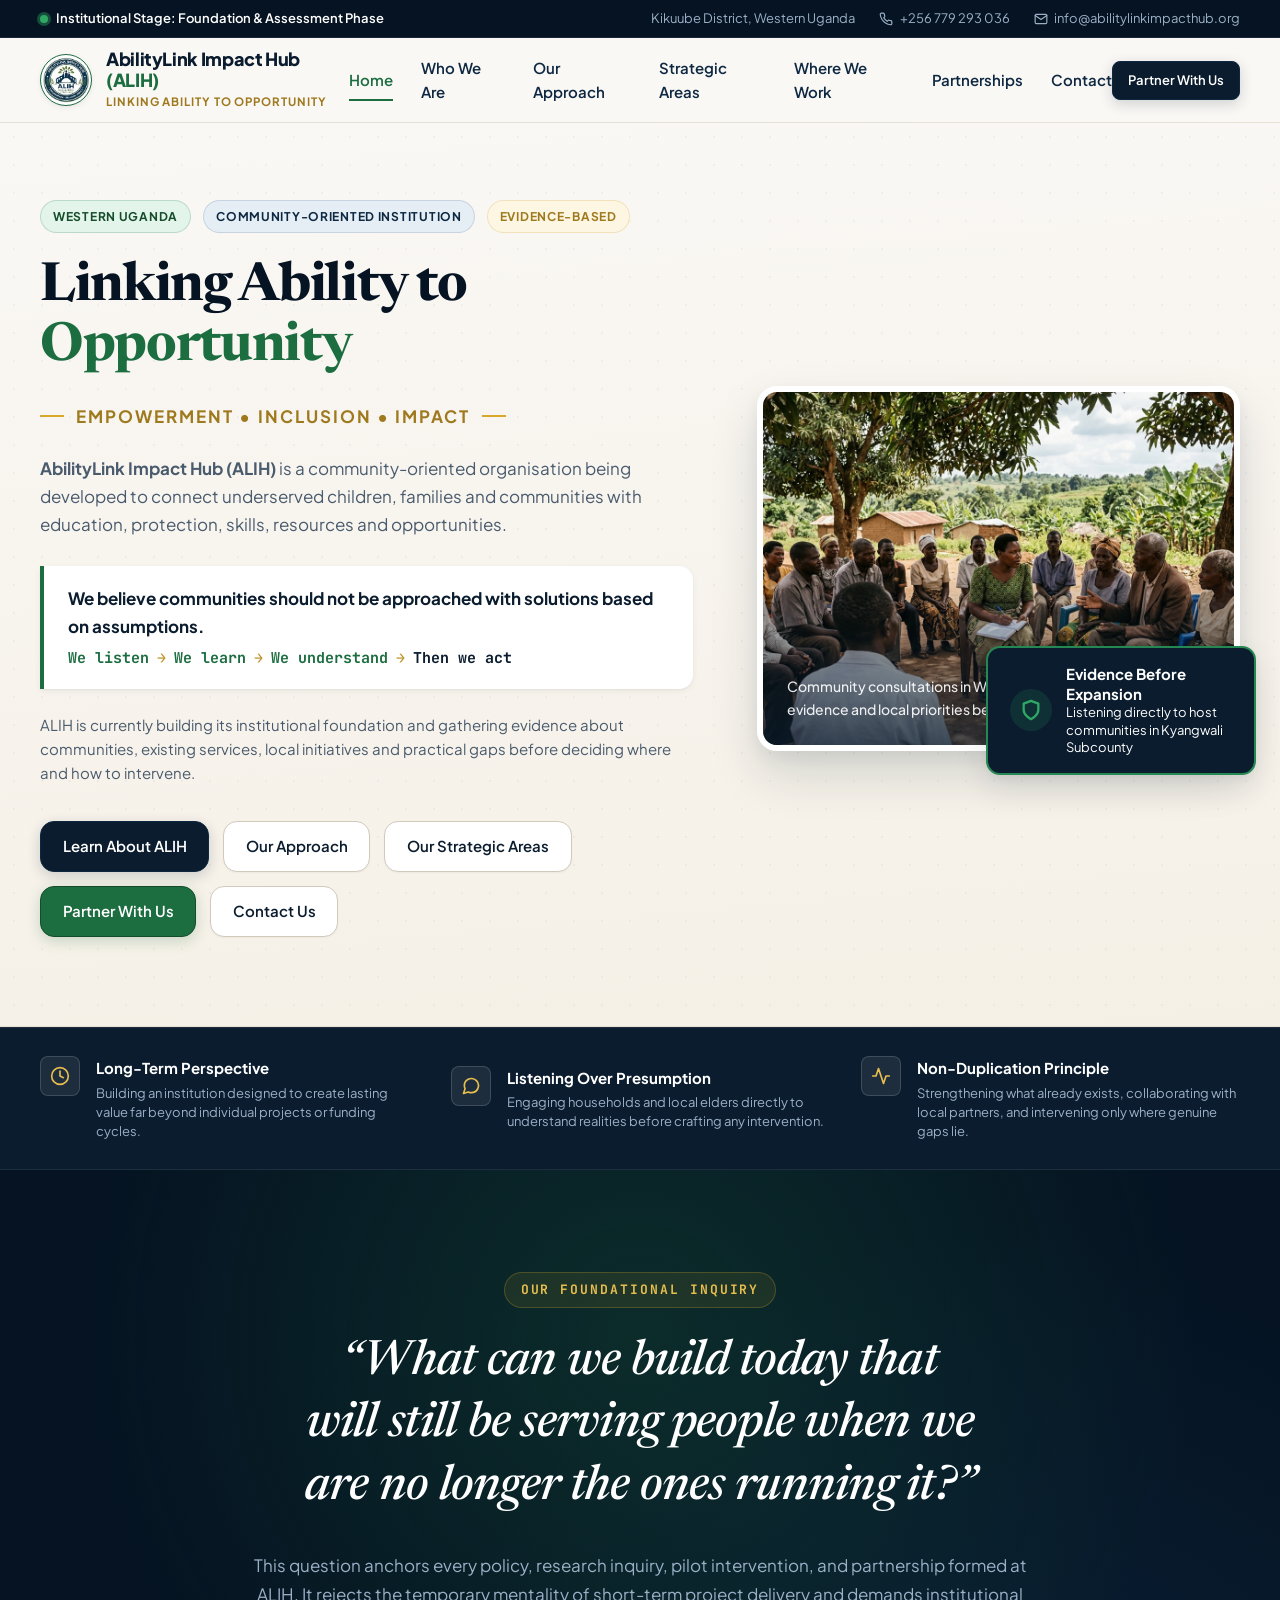
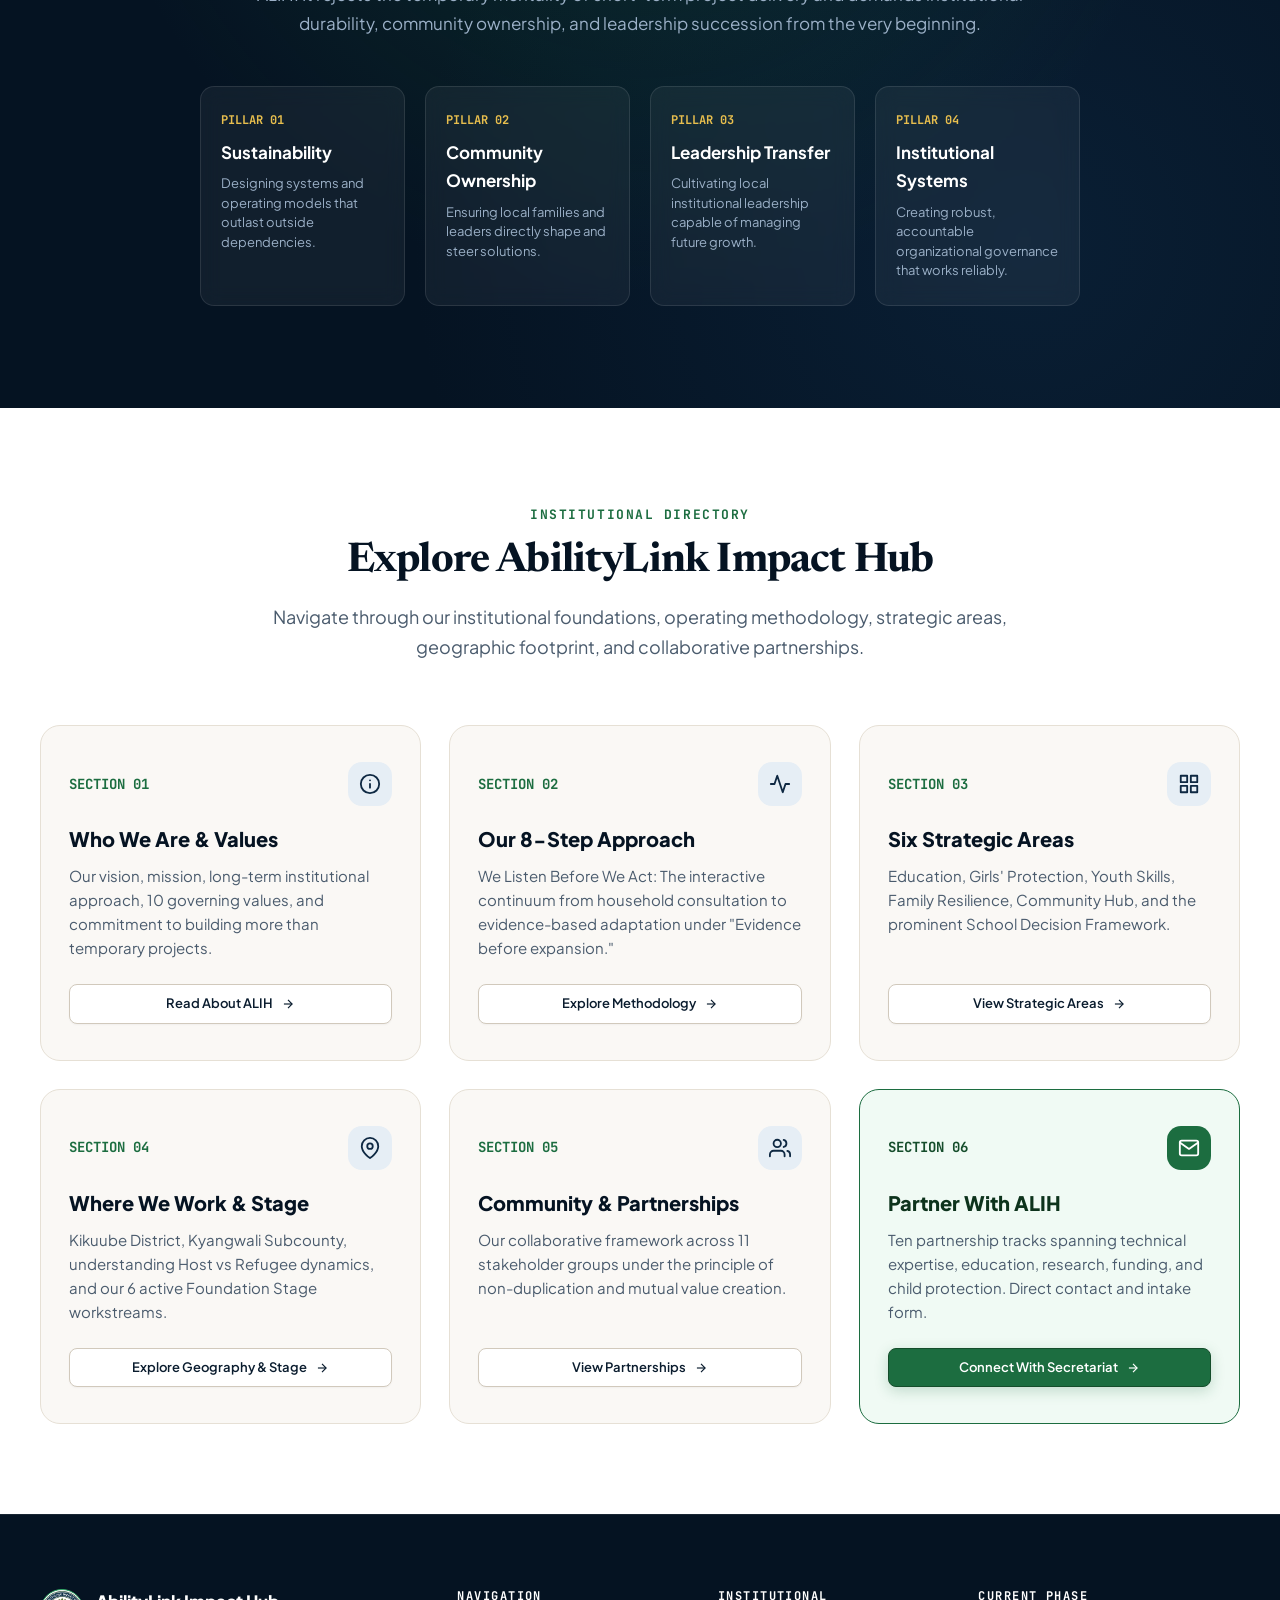
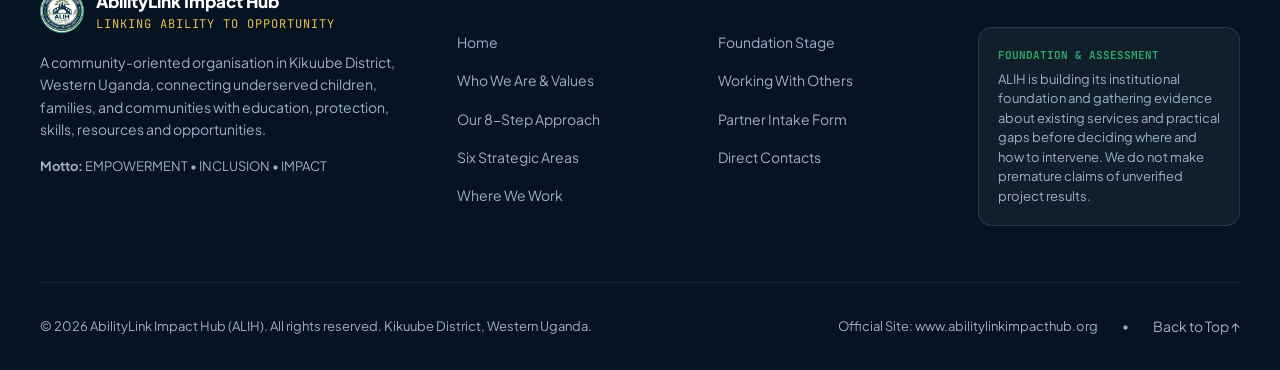
==== index.html @ 634be491 "feat: AbilityLink Impact Hub (ALIH) institutional multi-page website" ====
<!DOCTYPE html>
<html lang="en">
<head>
  <meta charset="UTF-8">
  <meta name="viewport" content="width=device-width, initial-scale=1.0, viewport-fit=cover">
  
  <title>AbilityLink Impact Hub (ALIH) | Linking Ability to Opportunity</title>
  <meta name="title" content="AbilityLink Impact Hub (ALIH) | Linking Ability to Opportunity">
  <meta name="description" content="AbilityLink Impact Hub (ALIH) is a community-oriented organisation in Kikuube District, Western Uganda, connecting underserved children, families and communities with education, protection, skills, resources and opportunities through evidence-based development.">
  <meta name="keywords" content="AbilityLink Impact Hub, ALIH, Kikuube District, Kyangwali, Western Uganda, Education, Child Protection, Youth Skills, Community Development, Evidence Based Intervention">
  <meta name="author" content="AbilityLink Impact Hub">
  <meta name="theme-color" content="#051322">
  <meta name="robots" content="index, follow">

  <link rel="icon" type="image/x-icon" href="favicon.ico">
  <link rel="icon" type="image/png" sizes="64x64" href="assets/images/favicon.png">

  <link rel="preconnect" href="https://fonts.googleapis.com">
  <link rel="preconnect" href="https://fonts.gstatic.com" crossorigin>
  <link href="https://fonts.googleapis.com/css2?family=JetBrains+Mono:wght@500;600;700&family=Newsreader:ital,opsz,wght@0,6..72,400;0,6..72,500;0,6..72,600;0,6..72,700;1,6..72,400;1,6..72,500;1,6..72,600&family=Plus+Jakarta+Sans:wght@400;500;600;700;800&display=swap" rel="stylesheet">

  <link rel="stylesheet" href="assets/css/styles.css">
</head>
<body>

  <!-- Top Notice Bar -->
  <aside class="top-notice-bar" aria-label="Institutional status">
    <div class="container top-notice-content">
      <div class="phase-indicator">
        <span class="phase-dot" aria-hidden="true"></span>
        <span>Institutional Stage: Foundation &amp; Assessment Phase</span>
      </div>
      <div class="top-notice-details">
        <span>Kikuube District, Western Uganda</span>
        <a href="tel:+256779293036" class="top-contact-link" aria-label="Call ALIH Office">
          <svg width="14" height="14" viewBox="0 0 24 24" fill="none" stroke="currentColor" stroke-width="2" stroke-linecap="round" stroke-linejoin="round" aria-hidden="true"><path d="M22 16.92v3a2 2 0 0 1-2.18 2 19.79 19.79 0 0 1-8.63-3.07 19.5 19.5 0 0 1-6-6 19.79 19.79 0 0 1-3.07-8.67A2 2 0 0 1 4.11 2h3a2 2 0 0 1 2 1.72 12.84 12.84 0 0 0 .7 2.81 2 2 0 0 1-.45 2.11L8.09 9.91a16 16 0 0 0 6 6l1.27-1.27a2 2 0 0 1 2.11-.45 12.84 12.84 0 0 0 2.81.7A2 2 0 0 1 22 16.92z"></path></svg>
          <span>+256 779 293 036</span>
        </a>
        <a href="mailto:info@abilitylinkimpacthub.org" class="top-contact-link" aria-label="Email ALIH Secretariat">
          <svg width="14" height="14" viewBox="0 0 24 24" fill="none" stroke="currentColor" stroke-width="2" stroke-linecap="round" stroke-linejoin="round" aria-hidden="true"><path d="M4 4h16c1.1 0 2 .9 2 2v12c0 1.1-.9 2-2 2H4c-1.1 0-2-.9-2-2V6c0-1.1.9-2 2-2z"></path><polyline points="22,6 12,13 2,6"></polyline></svg>
          <span>info@abilitylinkimpacthub.org</span>
        </a>
      </div>
    </div>
  </aside>

  <!-- Site Header -->
  <header class="site-header" id="site-header">
    <div class="container header-container">
      <a href="index.html" class="brand-link" aria-label="AbilityLink Impact Hub Home">
        <div class="brand-emblem-wrap">
          <img src="assets/images/alih-logo-round.png" alt="ALIH Emblem" class="brand-emblem-img" width="52" height="52">
        </div>
        <div class="brand-text-block">
          <span class="brand-name">AbilityLink Impact Hub <span class="brand-acronym">(ALIH)</span></span>
          <span class="brand-tagline">Linking Ability to Opportunity</span>
        </div>
      </a>

      <!-- Desktop Navigation -->
      <nav class="desktop-nav" aria-label="Main Navigation">
        <a href="index.html" class="nav-link active">Home</a>
        <a href="about.html" class="nav-link">Who We Are</a>
        <a href="approach.html" class="nav-link">Our Approach</a>
        <a href="strategic-areas.html" class="nav-link">Strategic Areas</a>
        <a href="where-we-work.html" class="nav-link">Where We Work</a>
        <a href="partnerships.html" class="nav-link">Partnerships</a>
        <a href="contact.html" class="nav-link">Contact</a>
      </nav>

      <div class="header-actions">
        <a href="contact.html" class="btn btn-primary btn-sm">Partner With Us</a>
        <button type="button" class="mobile-toggle-btn open-sidebar-trigger" aria-label="Open navigation sidebar" aria-expanded="false">
          <svg width="24" height="24" viewBox="0 0 24 24" fill="none" stroke="currentColor" stroke-width="2.5" stroke-linecap="round" stroke-linejoin="round" aria-hidden="true"><line x1="3" y1="12" x2="21" y2="12"></line><line x1="3" y1="6" x2="21" y2="6"></line><line x1="3" y1="18" x2="21" y2="18"></line></svg>
        </button>
      </div>
    </div>
  </header>

  <!-- Mobile Sidebar Drawer -->
  <div class="mobile-nav-drawer" id="mobile-sidebar" role="dialog" aria-modal="true" aria-label="Navigation Sidebar">
    <div class="mobile-drawer-panel">
      <div class="drawer-header">
        <a href="index.html" class="brand-link">
          <div class="brand-emblem-wrap" style="width:40px; height:40px;">
            <img src="assets/images/alih-logo-round.png" alt="ALIH Emblem" width="40" height="40">
          </div>
          <div class="brand-text-block">
            <span class="brand-name" style="font-size: 1rem;">ALIH Uganda</span>
            <span class="brand-tagline" style="font-size: 0.65rem;">Ability to Opportunity</span>
          </div>
        </a>
        <button type="button" class="drawer-close-btn close-sidebar-trigger" aria-label="Close sidebar">
          <svg width="22" height="22" viewBox="0 0 24 24" fill="none" stroke="currentColor" stroke-width="2.5" stroke-linecap="round" stroke-linejoin="round" aria-hidden="true"><line x1="18" y1="6" x2="6" y2="18"></line><line x1="6" y1="6" x2="18" y2="18"></line></svg>
        </button>
      </div>

      <div class="drawer-body">
        <div class="sidebar-stage-badge">
          <span class="phase-dot" aria-hidden="true"></span>
          <div class="sidebar-stage-text">
            <strong>Foundation Stage Active</strong><br>
            <span style="font-size: 0.72rem; font-weight: 500; color: var(--color-emerald-700);">Kyangwali Subcounty, Western Uganda</span>
          </div>
        </div>

        <div class="sidebar-section-group">
          <span class="sidebar-section-title">Institutional Overview</span>
          <a href="index.html" class="sidebar-nav-item" style="color: var(--color-emerald-700); font-weight: 700;">
            <svg viewBox="0 0 24 24" fill="none" stroke="currentColor" stroke-width="2" stroke-linecap="round" stroke-linejoin="round"><path d="m3 9 9-7 9 7v11a2 2 0 0 1-2 2H5a2 2 0 0 1-2-2z"></path><polyline points="9 22 9 12 15 12 15 22"></polyline></svg>
            <span>Home</span>
          </a>
          <a href="about.html" class="sidebar-nav-item">
            <svg viewBox="0 0 24 24" fill="none" stroke="currentColor" stroke-width="2" stroke-linecap="round" stroke-linejoin="round"><circle cx="12" cy="12" r="10"></circle><line x1="12" y1="16" x2="12" y2="12"></line><line x1="12" y1="8" x2="12.01" y2="8"></line></svg>
            <span>Who We Are &amp; Values</span>
          </a>
        </div>

        <div class="sidebar-section-group">
          <span class="sidebar-section-title">Evidence &amp; Strategy</span>
          <a href="approach.html" class="sidebar-nav-item">
            <svg viewBox="0 0 24 24" fill="none" stroke="currentColor" stroke-width="2" stroke-linecap="round" stroke-linejoin="round"><polyline points="22 12 18 12 15 21 9 3 6 12 2 12"></polyline></svg>
            <span>Our 8-Step Approach</span>
          </a>
          <a href="strategic-areas.html" class="sidebar-nav-item">
            <svg viewBox="0 0 24 24" fill="none" stroke="currentColor" stroke-width="2" stroke-linecap="round" stroke-linejoin="round"><rect x="3" y="3" width="7" height="7"></rect><rect x="14" y="3" width="7" height="7"></rect><rect x="14" y="14" width="7" height="7"></rect><rect x="3" y="14" width="7" height="7"></rect></svg>
            <span>Six Strategic Areas</span>
          </a>
        </div>

        <div class="sidebar-section-group">
          <span class="sidebar-section-title">Context &amp; Partnerships</span>
          <a href="where-we-work.html" class="sidebar-nav-item">
            <svg viewBox="0 0 24 24" fill="none" stroke="currentColor" stroke-width="2" stroke-linecap="round" stroke-linejoin="round"><path d="M21 10c0 7-9 13-9 13s-9-6-9-13a9 9 0 0 1 18 0z"></path><circle cx="12" cy="10" r="3"></circle></svg>
            <span>Where We Work &amp; Stage</span>
          </a>
          <a href="partnerships.html" class="sidebar-nav-item">
            <svg viewBox="0 0 24 24" fill="none" stroke="currentColor" stroke-width="2" stroke-linecap="round" stroke-linejoin="round"><path d="M17 21v-2a4 4 0 0 0-4-4H5a4 4 0 0 0-4 4v2"></path><circle cx="9" cy="7" r="4"></circle><path d="M23 21v-2a4 4 0 0 0-3-3.87"></path><path d="M16 3.13a4 4 0 0 1 0 7.75"></path></svg>
            <span>Working With Others</span>
          </a>
          <a href="contact.html" class="sidebar-nav-item">
            <svg viewBox="0 0 24 24" fill="none" stroke="currentColor" stroke-width="2" stroke-linecap="round" stroke-linejoin="round"><path d="M4 4h16c1.1 0 2 .9 2 2v12c0 1.1-.9 2-2 2H4c-1.1 0-2-.9-2-2V6c0-1.1.9-2 2-2z"></path><polyline points="22,6 12,13 2,6"></polyline></svg>
            <span>Partner Intake &amp; Contact</span>
          </a>
        </div>
      </div>

      <div class="drawer-footer">
        <a href="contact.html" class="btn btn-emerald" style="width: 100%;">Partner With ALIH</a>
        <div class="drawer-quick-contacts">
          <a href="tel:+256779293036" class="drawer-contact-btn">
            <svg width="15" height="15" viewBox="0 0 24 24" fill="none" stroke="currentColor" stroke-width="2" stroke-linecap="round" stroke-linejoin="round"><path d="M22 16.92v3a2 2 0 0 1-2.18 2 19.79 19.79 0 0 1-8.63-3.07 19.5 19.5 0 0 1-6-6 19.79 19.79 0 0 1-3.07-8.67A2 2 0 0 1 4.11 2h3a2 2 0 0 1 2 1.72 12.84 12.84 0 0 0 .7 2.81 2 2 0 0 1-.45 2.11L8.09 9.91a16 16 0 0 0 6 6l1.27-1.27a2 2 0 0 1 2.11-.45 12.84 12.84 0 0 0 2.81.7A2 2 0 0 1 22 16.92z"></path></svg>
            <span>Call</span>
          </a>
          <a href="mailto:info@abilitylinkimpacthub.org" class="drawer-contact-btn">
            <svg width="15" height="15" viewBox="0 0 24 24" fill="none" stroke="currentColor" stroke-width="2" stroke-linecap="round" stroke-linejoin="round"><path d="M4 4h16c1.1 0 2 .9 2 2v12c0 1.1-.9 2-2 2H4c-1.1 0-2-.9-2-2V6c0-1.1.9-2 2-2z"></path><polyline points="22,6 12,13 2,6"></polyline></svg>
            <span>Email</span>
          </a>
        </div>
      </div>
    </div>
  </div>

  <main id="main-content">

    <!-- Hero Section -->
    <section class="hero-section" id="home" aria-labelledby="hero-heading">
      <div class="hero-background-art" aria-hidden="true"></div>
      <div class="container hero-grid">
        <div class="hero-content">
          
          <div class="hero-header-badge-row">
            <span class="badge badge-emerald">Western Uganda</span>
            <span class="badge badge-navy">Community-Oriented Institution</span>
            <span class="badge badge-gold">Evidence-Based</span>
          </div>

          <h1 class="hero-title" id="hero-heading">
            Linking Ability to <span class="accent-highlight">Opportunity</span>
          </h1>

          <div class="hero-tagline-motto">
            <span>Empowerment • Inclusion • Impact</span>
          </div>

          <p class="hero-description">
            <strong>AbilityLink Impact Hub (ALIH)</strong> is a community-oriented organisation being developed to connect underserved children, families and communities with education, protection, skills, resources and opportunities.
          </p>

          <div class="hero-conviction-box">
            <p class="hero-conviction-lead">
              We believe communities should not be approached with solutions based on assumptions.
            </p>
            <div class="hero-conviction-sequence">
              <span>We listen</span>
              <span class="arrow">→</span>
              <span>We learn</span>
              <span class="arrow">→</span>
              <span>We understand</span>
              <span class="arrow">→</span>
              <span style="color: var(--color-navy-900);">Then we act</span>
            </div>
          </div>

          <p style="font-size: 0.9375rem; color: var(--text-secondary); line-height: 1.6;">
            ALIH is currently building its institutional foundation and gathering evidence about communities, existing services, local initiatives and practical gaps before deciding where and how to intervene.
          </p>

          <!-- Suggested Homepage Action Buttons as specified in brief -->
          <div class="hero-buttons">
            <a href="about.html" class="btn btn-primary">Learn About ALIH</a>
            <a href="approach.html" class="btn btn-secondary">Our Approach</a>
            <a href="strategic-areas.html" class="btn btn-secondary">Our Strategic Areas</a>
            <a href="contact.html" class="btn btn-emerald">Partner With Us</a>
            <a href="contact.html" class="btn btn-secondary">Contact Us</a>
          </div>
        </div>

        <div class="hero-visual">
          <div class="hero-card-stack">
            <div class="hero-image-frame">
              <img src="assets/images/community-listening.jpg" alt="Respectful community consultation dialogue in rural Western Uganda" width="600" height="450" loading="eager">
              <div class="hero-image-overlay">
                <p class="hero-image-caption">
                  Community consultations in Western Uganda: Gathering direct evidence and local priorities before intervention.
                </p>
              </div>
            </div>

            <div class="hero-floating-badge">
              <div class="floating-badge-icon" aria-hidden="true">
                <svg width="22" height="22" viewBox="0 0 24 24" fill="none" stroke="currentColor" stroke-width="2.5" stroke-linecap="round" stroke-linejoin="round"><path d="M12 22s8-4 8-10V5l-8-3-8 3v7c0 6 8 10 8 10z"></path></svg>
              </div>
              <div class="floating-badge-text">
                <strong>Evidence Before Expansion</strong>
                <span>Listening directly to host communities in Kyangwali Subcounty</span>
              </div>
            </div>
          </div>
        </div>
      </div>
    </section>

    <!-- Creed Strip -->
    <section class="creed-strip" aria-label="Institutional Core Tenets">
      <div class="container creed-grid">
        <div class="creed-item">
          <div class="creed-icon" aria-hidden="true">
            <svg width="20" height="20" viewBox="0 0 24 24" fill="none" stroke="currentColor" stroke-width="2" stroke-linecap="round" stroke-linejoin="round"><circle cx="12" cy="12" r="10"></circle><path d="M12 6v6l4 2"></path></svg>
          </div>
          <div>
            <h2 class="creed-title">Long-Term Perspective</h2>
            <p class="creed-desc">Building an institution designed to create lasting value far beyond individual projects or funding cycles.</p>
          </div>
        </div>

        <div class="creed-item">
          <div class="creed-icon" aria-hidden="true">
            <svg width="20" height="20" viewBox="0 0 24 24" fill="none" stroke="currentColor" stroke-width="2" stroke-linecap="round" stroke-linejoin="round"><path d="M21 11.5a8.38 8.38 0 0 1-.9 3.8 8.5 8.5 0 0 1-7.6 4.7 8.38 8.38 0 0 1-3.8-.9L3 21l1.9-5.7a8.38 8.38 0 0 1-.9-3.8 8.5 8.5 0 0 1 4.7-7.6 8.38 8.38 0 0 1 3.8-.9h.5a8.48 8.48 0 0 1 8 8v.5z"></path></svg>
          </div>
          <div>
            <h2 class="creed-title">Listening Over Presumption</h2>
            <p class="creed-desc">Engaging households and local elders directly to understand realities before crafting any intervention.</p>
          </div>
        </div>

        <div class="creed-item">
          <div class="creed-icon" aria-hidden="true">
            <svg width="20" height="20" viewBox="0 0 24 24" fill="none" stroke="currentColor" stroke-width="2" stroke-linecap="round" stroke-linejoin="round"><polyline points="22 12 18 12 15 21 9 3 6 12 2 12"></polyline></svg>
          </div>
          <div>
            <h2 class="creed-title">Non-Duplication Principle</h2>
            <p class="creed-desc">Strengthening what already exists, collaborating with local partners, and intervening only where genuine gaps lie.</p>
          </div>
        </div>
      </div>
    </section>

    <!-- Monumental Guiding Question Section -->
    <section class="guiding-question-section" aria-labelledby="guiding-title">
      <div class="guiding-question-bg" aria-hidden="true"></div>
      <div class="container guiding-question-container">
        <span class="guiding-kicker" id="guiding-title">Our Foundational Inquiry</span>
        
        <blockquote class="monumental-quote">
          “What can we build today that will still be serving people when we are no longer the ones running it?”
        </blockquote>

        <p class="guiding-question-commentary">
          This question anchors every policy, research inquiry, pilot intervention, and partnership formed at ALIH. It rejects the temporary mentality of short-term project delivery and demands institutional durability, community ownership, and leadership succession from the very beginning.
        </p>

        <div class="pillars-grid">
          <div class="pillar-card">
            <div class="pillar-label">Pillar 01</div>
            <h3 class="pillar-title">Sustainability</h3>
            <p class="pillar-desc">Designing systems and operating models that outlast outside dependencies.</p>
          </div>
          <div class="pillar-card">
            <div class="pillar-label">Pillar 02</div>
            <h3 class="pillar-title">Community Ownership</h3>
            <p class="pillar-desc">Ensuring local families and leaders directly shape and steer solutions.</p>
          </div>
          <div class="pillar-card">
            <div class="pillar-label">Pillar 03</div>
            <h3 class="pillar-title">Leadership Transfer</h3>
            <p class="pillar-desc">Cultivating local institutional leadership capable of managing future growth.</p>
          </div>
          <div class="pillar-card">
            <div class="pillar-label">Pillar 04</div>
            <h3 class="pillar-title">Institutional Systems</h3>
            <p class="pillar-desc">Creating robust, accountable organizational governance that works reliably.</p>
          </div>
        </div>
      </div>
    </section>

    <!-- Institutional Architecture Explorer (Navigation Cards to Subpages) -->
    <section class="section" style="background: #FFFFFF;">
      <div class="container">
        <div class="section-header text-center">
          <span class="section-eyebrow">Institutional Directory</span>
          <h2 class="section-title">Explore AbilityLink Impact Hub</h2>
          <p class="section-subtitle">
            Navigate through our institutional foundations, operating methodology, strategic areas, geographic footprint, and collaborative partnerships.
          </p>
        </div>

        <div class="strategic-grid">
          
          <!-- Card 1: Who We Are -->
          <div class="strategic-card">
            <div>
              <div class="strategic-card-top">
                <span class="strategic-num">SECTION 01</span>
                <div class="strategic-icon-wrap" aria-hidden="true">
                  <svg width="22" height="22" viewBox="0 0 24 24" fill="none" stroke="currentColor" stroke-width="2" stroke-linecap="round" stroke-linejoin="round"><circle cx="12" cy="12" r="10"></circle><line x1="12" y1="16" x2="12" y2="12"></line><line x1="12" y1="8" x2="12.01" y2="8"></line></svg>
                </div>
              </div>
              <h3 class="strategic-title">Who We Are &amp; Values</h3>
              <p class="strategic-desc">
                Our vision, mission, long-term institutional approach, 10 governing values, and commitment to building more than temporary projects.
              </p>
            </div>
            <a href="about.html" class="btn btn-secondary btn-sm" style="width: 100%;">
              <span>Read About ALIH</span>
              <svg width="14" height="14" viewBox="0 0 24 24" fill="none" stroke="currentColor" stroke-width="2"><line x1="5" y1="12" x2="19" y2="12"></line><polyline points="12 5 19 12 12 19"></polyline></svg>
            </a>
          </div>

          <!-- Card 2: Our Approach -->
          <div class="strategic-card">
            <div>
              <div class="strategic-card-top">
                <span class="strategic-num">SECTION 02</span>
                <div class="strategic-icon-wrap" aria-hidden="true">
                  <svg width="22" height="22" viewBox="0 0 24 24" fill="none" stroke="currentColor" stroke-width="2" stroke-linecap="round" stroke-linejoin="round"><polyline points="22 12 18 12 15 21 9 3 6 12 2 12"></polyline></svg>
                </div>
              </div>
              <h3 class="strategic-title">Our 8-Step Approach</h3>
              <p class="strategic-desc">
                We Listen Before We Act: The interactive continuum from household consultation to evidence-based adaptation under "Evidence before expansion."
              </p>
            </div>
            <a href="approach.html" class="btn btn-secondary btn-sm" style="width: 100%;">
              <span>Explore Methodology</span>
              <svg width="14" height="14" viewBox="0 0 24 24" fill="none" stroke="currentColor" stroke-width="2"><line x1="5" y1="12" x2="19" y2="12"></line><polyline points="12 5 19 12 12 19"></polyline></svg>
            </a>
          </div>

          <!-- Card 3: Six Strategic Areas -->
          <div class="strategic-card">
            <div>
              <div class="strategic-card-top">
                <span class="strategic-num">SECTION 03</span>
                <div class="strategic-icon-wrap" aria-hidden="true">
                  <svg width="22" height="22" viewBox="0 0 24 24" fill="none" stroke="currentColor" stroke-width="2" stroke-linecap="round" stroke-linejoin="round"><rect x="3" y="3" width="7" height="7"></rect><rect x="14" y="3" width="7" height="7"></rect><rect x="14" y="14" width="7" height="7"></rect><rect x="3" y="14" width="7" height="7"></rect></svg>
                </div>
              </div>
              <h3 class="strategic-title">Six Strategic Areas</h3>
              <p class="strategic-desc">
                Education, Girls' Protection, Youth Skills, Family Resilience, Community Hub, and the prominent School Decision Framework.
              </p>
            </div>
            <a href="strategic-areas.html" class="btn btn-secondary btn-sm" style="width: 100%;">
              <span>View Strategic Areas</span>
              <svg width="14" height="14" viewBox="0 0 24 24" fill="none" stroke="currentColor" stroke-width="2"><line x1="5" y1="12" x2="19" y2="12"></line><polyline points="12 5 19 12 12 19"></polyline></svg>
            </a>
          </div>

          <!-- Card 4: Where We Work -->
          <div class="strategic-card">
            <div>
              <div class="strategic-card-top">
                <span class="strategic-num">SECTION 04</span>
                <div class="strategic-icon-wrap" aria-hidden="true">
                  <svg width="22" height="22" viewBox="0 0 24 24" fill="none" stroke="currentColor" stroke-width="2" stroke-linecap="round" stroke-linejoin="round"><path d="M21 10c0 7-9 13-9 13s-9-6-9-13a9 9 0 0 1 18 0z"></path><circle cx="12" cy="10" r="3"></circle></svg>
                </div>
              </div>
              <h3 class="strategic-title">Where We Work &amp; Stage</h3>
              <p class="strategic-desc">
                Kikuube District, Kyangwali Subcounty, understanding Host vs Refugee dynamics, and our 6 active Foundation Stage workstreams.
              </p>
            </div>
            <a href="where-we-work.html" class="btn btn-secondary btn-sm" style="width: 100%;">
              <span>Explore Geography &amp; Stage</span>
              <svg width="14" height="14" viewBox="0 0 24 24" fill="none" stroke="currentColor" stroke-width="2"><line x1="5" y1="12" x2="19" y2="12"></line><polyline points="12 5 19 12 12 19"></polyline></svg>
            </a>
          </div>

          <!-- Card 5: Working With Others -->
          <div class="strategic-card">
            <div>
              <div class="strategic-card-top">
                <span class="strategic-num">SECTION 05</span>
                <div class="strategic-icon-wrap" aria-hidden="true">
                  <svg width="22" height="22" viewBox="0 0 24 24" fill="none" stroke="currentColor" stroke-width="2" stroke-linecap="round" stroke-linejoin="round"><path d="M17 21v-2a4 4 0 0 0-4-4H5a4 4 0 0 0-4 4v2"></path><circle cx="9" cy="7" r="4"></circle><path d="M23 21v-2a4 4 0 0 0-3-3.87"></path><path d="M16 3.13a4 4 0 0 1 0 7.75"></path></svg>
                </div>
              </div>
              <h3 class="strategic-title">Community &amp; Partnerships</h3>
              <p class="strategic-desc">
                Our collaborative framework across 11 stakeholder groups under the principle of non-duplication and mutual value creation.
              </p>
            </div>
            <a href="partnerships.html" class="btn btn-secondary btn-sm" style="width: 100%;">
              <span>View Partnerships</span>
              <svg width="14" height="14" viewBox="0 0 24 24" fill="none" stroke="currentColor" stroke-width="2"><line x1="5" y1="12" x2="19" y2="12"></line><polyline points="12 5 19 12 12 19"></polyline></svg>
            </a>
          </div>

          <!-- Card 6: Partner With Us -->
          <div class="strategic-card" style="border-color: var(--color-emerald-700); background: var(--color-emerald-50);">
            <div>
              <div class="strategic-card-top">
                <span class="strategic-num" style="color: var(--color-emerald-800);">SECTION 06</span>
                <div class="strategic-icon-wrap" style="background: var(--color-emerald-700); color: #FFFFFF;" aria-hidden="true">
                  <svg width="22" height="22" viewBox="0 0 24 24" fill="none" stroke="currentColor" stroke-width="2" stroke-linecap="round" stroke-linejoin="round"><path d="M4 4h16c1.1 0 2 .9 2 2v12c0 1.1-.9 2-2 2H4c-1.1 0-2-.9-2-2V6c0-1.1.9-2 2-2z"></path><polyline points="22,6 12,13 2,6"></polyline></svg>
                </div>
              </div>
              <h3 class="strategic-title" style="color: var(--color-emerald-900);">Partner With ALIH</h3>
              <p class="strategic-desc">
                Ten partnership tracks spanning technical expertise, education, research, funding, and child protection. Direct contact and intake form.
              </p>
            </div>
            <a href="contact.html" class="btn btn-emerald btn-sm" style="width: 100%;">
              <span>Connect With Secretariat</span>
              <svg width="14" height="14" viewBox="0 0 24 24" fill="none" stroke="currentColor" stroke-width="2"><line x1="5" y1="12" x2="19" y2="12"></line><polyline points="12 5 19 12 12 19"></polyline></svg>
            </a>
          </div>

        </div>
      </div>
    </section>

  </main>

  <!-- Mobile Bottom App Bar -->
  <nav class="mobile-bottom-bar" aria-label="Mobile quick navigation">
    <div class="mobile-bottom-bar-grid">
      <a href="index.html" class="mobile-tab-btn active">
        <svg viewBox="0 0 24 24" fill="none" stroke="currentColor" stroke-width="2" stroke-linecap="round" stroke-linejoin="round" aria-hidden="true"><path d="m3 9 9-7 9 7v11a2 2 0 0 1-2 2H5a2 2 0 0 1-2-2z"></path><polyline points="9 22 9 12 15 12 15 22"></polyline></svg>
        <span>Home</span>
      </a>
      <a href="approach.html" class="mobile-tab-btn">
        <svg viewBox="0 0 24 24" fill="none" stroke="currentColor" stroke-width="2" stroke-linecap="round" stroke-linejoin="round" aria-hidden="true"><polyline points="22 12 18 12 15 21 9 3 6 12 2 12"></polyline></svg>
        <span>Approach</span>
      </a>
      <a href="strategic-areas.html" class="mobile-tab-btn">
        <svg viewBox="0 0 24 24" fill="none" stroke="currentColor" stroke-width="2" stroke-linecap="round" stroke-linejoin="round" aria-hidden="true"><rect x="3" y="3" width="7" height="7"></rect><rect x="14" y="3" width="7" height="7"></rect><rect x="14" y="14" width="7" height="7"></rect><rect x="3" y="14" width="7" height="7"></rect></svg>
        <span>Areas</span>
      </a>
      <a href="contact.html" class="mobile-tab-btn highlight">
        <svg viewBox="0 0 24 24" fill="none" stroke="currentColor" stroke-width="2" stroke-linecap="round" stroke-linejoin="round" aria-hidden="true"><path d="M16 21v-2a4 4 0 0 0-4-4H6a4 4 0 0 0-4 4v2"></path><circle cx="9" cy="7" r="4"></circle><polyline points="16 11 18 13 22 9"></polyline></svg>
        <span>Partner</span>
      </a>
      <button type="button" class="mobile-tab-btn open-sidebar-trigger" aria-label="Open full menu">
        <svg viewBox="0 0 24 24" fill="none" stroke="currentColor" stroke-width="2.5" stroke-linecap="round" stroke-linejoin="round" aria-hidden="true"><line x1="3" y1="12" x2="21" y2="12"></line><line x1="3" y1="6" x2="21" y2="6"></line><line x1="3" y1="18" x2="21" y2="18"></line></svg>
        <span>Menu</span>
      </button>
    </div>
  </nav>

  <!-- Footer -->
  <footer class="site-footer">
    <div class="container">
      <div class="footer-top-grid">
        <div class="footer-brand-col">
          <div class="footer-brand-header">
            <img src="assets/images/alih-logo-round.png" alt="ALIH Emblem" class="footer-logo-img" width="44" height="44">
            <div>
              <div class="footer-brand-title">AbilityLink Impact Hub</div>
              <div class="footer-tagline">Linking Ability to Opportunity</div>
            </div>
          </div>
          <p class="footer-desc">
            A community-oriented organisation in Kikuube District, Western Uganda, connecting underserved children, families, and communities with education, protection, skills, resources and opportunities.
          </p>
          <div style="font-size: 0.8125rem; color: var(--text-inverse-muted);">
            <strong>Motto:</strong> EMPOWERMENT • INCLUSION • IMPACT
          </div>
        </div>

        <div>
          <h4 class="footer-col-title">Navigation</h4>
          <ul class="footer-links-list">
            <li><a href="index.html" class="footer-link">Home</a></li>
            <li><a href="about.html" class="footer-link">Who We Are &amp; Values</a></li>
            <li><a href="approach.html" class="footer-link">Our 8-Step Approach</a></li>
            <li><a href="strategic-areas.html" class="footer-link">Six Strategic Areas</a></li>
            <li><a href="where-we-work.html" class="footer-link">Where We Work</a></li>
          </ul>
        </div>

        <div>
          <h4 class="footer-col-title">Institutional</h4>
          <ul class="footer-links-list">
            <li><a href="where-we-work.html#stage" class="footer-link">Foundation Stage</a></li>
            <li><a href="partnerships.html" class="footer-link">Working With Others</a></li>
            <li><a href="contact.html" class="footer-link">Partner Intake Form</a></li>
            <li><a href="contact.html" class="footer-link">Direct Contacts</a></li>
          </ul>
        </div>

        <div>
          <h4 class="footer-col-title">Current Phase</h4>
          <div class="footer-stage-box">
            <div class="stage-box-kicker">Foundation &amp; Assessment</div>
            <p class="stage-box-text">
              ALIH is building its institutional foundation and gathering evidence about existing services and practical gaps before deciding where and how to intervene. We do not make premature claims of unverified project results.
            </p>
          </div>
        </div>
      </div>

      <div class="footer-bottom">
        <div class="footer-copy">
          &copy; 2026 AbilityLink Impact Hub (ALIH). All rights reserved. Kikuube District, Western Uganda.
        </div>
        <div class="footer-legal-links">
          <span>Official Site: www.abilitylinkimpacthub.org</span>
          <span>•</span>
          <a href="#site-header" class="footer-link">Back to Top ↑</a>
        </div>
      </div>
    </div>
  </footer>

  <div class="toast-container" aria-live="polite" aria-atomic="true"></div>
  <script src="assets/js/main.js"></script>
</body>
</html>
---- assets/css/styles.css ----
/* ==========================================================================
   ABILITYLINK IMPACT HUB (ALIH) - INSTITUTIONAL DESIGN SYSTEM
   "Linking Ability to Opportunity" | Kikuube District, Western Uganda
   ========================================================================== */

/* --------------------------------------------------------------------------
   01. DESIGN TOKENS & CSS VARIABLES
   -------------------------------------------------------------------------- */
:root {
  /* Brand Primary & Neutrals */
  --color-navy-950: #051322;
  --color-navy-900: #0A1C2E;
  --color-navy-800: #0E2842;
  --color-navy-700: #143A5F;
  --color-navy-600: #1C4D7C;
  --color-navy-100: #E6EEF5;
  --color-navy-50:  #F0F5FA;

  /* Brand Emerald / Forest Green */
  --color-emerald-900: #0D331C;
  --color-emerald-800: #154D2B;
  --color-emerald-700: #1C6D40;
  --color-emerald-600: #258751;
  --color-emerald-500: #2FA865;
  --color-emerald-100: #E3F4EA;
  --color-emerald-50:  #F0FAF4;

  /* Accent Gold / Ochre */
  --color-gold-700: #9E791D;
  --color-gold-600: #BD9123;
  --color-gold-500: #D8A72B;
  --color-gold-400: #E7BE4E;
  --color-gold-100: #FDF6E2;
  --color-gold-50:  #FFFBF0;

  /* Backgrounds & Text */
  --bg-primary: #FAF8F5;
  --bg-surface: #FFFFFF;
  --bg-surface-elevated: #FFFFFF;
  --bg-subtle: #F3EFE7;
  --bg-dark: #0A1C2E;
  --bg-dark-card: #0F2841;

  --text-primary: #172430;
  --text-secondary: #4A5B6D;
  --text-muted: #6B7C8F;
  --text-inverse: #FFFFFF;
  --text-inverse-muted: #9BB0C7;

  --border-subtle: #E6E0D5;
  --border-medium: #D1C9BC;
  --border-dark: rgba(255, 255, 255, 0.12);

  /* Typography */
  --font-serif: 'Newsreader', 'Georgia', serif;
  --font-sans: 'Plus Jakarta Sans', -apple-system, BlinkMacSystemFont, 'Segoe UI', Roboto, sans-serif;
  --font-mono: 'JetBrains Mono', 'SFMono-Regular', Consolas, monospace;

  /* Elevation Shadows */
  --shadow-xs: 0 1px 2px rgba(10, 28, 46, 0.04);
  --shadow-sm: 0 2px 6px rgba(10, 28, 46, 0.06), 0 1px 2px rgba(10, 28, 46, 0.04);
  --shadow-md: 0 6px 18px rgba(10, 28, 46, 0.08), 0 2px 4px rgba(10, 28, 46, 0.04);
  --shadow-lg: 0 14px 32px rgba(10, 28, 46, 0.10), 0 4px 8px rgba(10, 28, 46, 0.04);
  --shadow-xl: 0 24px 50px rgba(10, 28, 46, 0.14), 0 8px 16px rgba(10, 28, 46, 0.06);

  /* Layout & Spacing */
  --container-max: 1280px;
  --container-narrow: 920px;
  --header-height: 84px;
  --mobile-bar-height: 64px;
  --radius-sm: 8px;
  --radius-md: 14px;
  --radius-lg: 20px;
  --radius-full: 9999px;

  /* Transitions */
  --transition-fast: 0.18s cubic-bezier(0.16, 1, 0.3, 1);
  --transition-normal: 0.28s cubic-bezier(0.16, 1, 0.3, 1);
  --transition-smooth: 0.45s cubic-bezier(0.16, 1, 0.3, 1);
}

/* --------------------------------------------------------------------------
   02. RESET & BASE STYLES
   -------------------------------------------------------------------------- */
*, *::before, *::after {
  box-sizing: border-box;
  margin: 0;
  padding: 0;
}

html {
  font-size: 16px;
  scroll-behavior: smooth;
  -webkit-font-smoothing: antialiased;
  -moz-osx-font-smoothing: grayscale;
}

body {
  font-family: var(--font-sans);
  background-color: var(--bg-primary);
  color: var(--text-primary);
  line-height: 1.65;
  font-size: 1.0625rem;
  overflow-x: hidden;
  display: flex;
  flex-direction: column;
  min-height: 100vh;
  padding-bottom: 0;
}

/* Add bottom padding on mobile for floating bar */
@media (max-width: 768px) {
  body {
    padding-bottom: calc(var(--mobile-bar-height) + env(safe-area-inset-bottom, 0px));
  }
}

img, svg {
  display: block;
  max-width: 100%;
  height: auto;
}

a {
  color: inherit;
  text-decoration: none;
  transition: color var(--transition-fast);
}

button, input, select, textarea {
  font: inherit;
  color: inherit;
  border: none;
  background: none;
}

button {
  cursor: pointer;
  touch-action: manipulation;
}

ul, ol {
  list-style: none;
}

/* Container Utility */
.container {
  width: 100%;
  max-width: var(--container-max);
  margin-left: auto;
  margin-right: auto;
  padding-left: clamp(1.25rem, 4vw, 2.5rem);
  padding-right: clamp(1.25rem, 4vw, 2.5rem);
}

.container-narrow {
  width: 100%;
  max-width: var(--container-narrow);
  margin-left: auto;
  margin-right: auto;
  padding-left: clamp(1.25rem, 4vw, 2.5rem);
  padding-right: clamp(1.25rem, 4vw, 2.5rem);
}

/* --------------------------------------------------------------------------
   03. INSTITUTIONAL TOP BAR & HEADER
   -------------------------------------------------------------------------- */
.top-notice-bar {
  background: var(--color-navy-950);
  color: var(--text-inverse-muted);
  font-size: 0.8125rem;
  padding: 0.5rem 0;
  border-bottom: 1px solid rgba(255, 255, 255, 0.08);
  position: relative;
  z-index: 60;
}

.top-notice-content {
  display: flex;
  align-items: center;
  justify-content: space-between;
  gap: 1rem;
  flex-wrap: wrap;
}

.phase-indicator {
  display: inline-flex;
  align-items: center;
  gap: 0.5rem;
  font-weight: 600;
  color: #FFFFFF;
}

.phase-dot {
  width: 8px;
  height: 8px;
  background-color: var(--color-emerald-500);
  border-radius: 50%;
  position: relative;
}

.phase-dot::after {
  content: '';
  position: absolute;
  inset: -3px;
  border-radius: 50%;
  background: var(--color-emerald-500);
  opacity: 0.4;
  animation: pulse-ring 2s infinite ease-in-out;
}

@keyframes pulse-ring {
  0% { transform: scale(1); opacity: 0.4; }
  50% { transform: scale(1.6); opacity: 0; }
  100% { transform: scale(1); opacity: 0; }
}

.top-notice-details {
  display: flex;
  align-items: center;
  gap: 1.5rem;
}

.top-contact-link {
  display: inline-flex;
  align-items: center;
  gap: 0.4rem;
  color: var(--text-inverse-muted);
  transition: color var(--transition-fast);
}

.top-contact-link:hover {
  color: #FFFFFF;
}

/* Main Site Header */
.site-header {
  position: sticky;
  top: 0;
  z-index: 50;
  background: rgba(250, 248, 245, 0.94);
  backdrop-filter: blur(14px);
  -webkit-backdrop-filter: blur(14px);
  border-bottom: 1px solid var(--border-subtle);
  transition: all var(--transition-normal);
}

.site-header.scrolled {
  background: rgba(255, 255, 255, 0.98);
  box-shadow: var(--shadow-sm);
}

.header-container {
  display: flex;
  align-items: center;
  justify-content: space-between;
  height: var(--header-height);
}

/* Brand Logo */
.brand-link {
  display: flex;
  align-items: center;
  gap: 0.875rem;
}

.brand-emblem-wrap {
  width: 52px;
  height: 52px;
  border-radius: 50%;
  padding: 2px;
  background: #FFFFFF;
  box-shadow: var(--shadow-sm);
  border: 1.5px solid var(--color-emerald-700);
  display: flex;
  align-items: center;
  justify-content: center;
  overflow: hidden;
  flex-shrink: 0;
  transition: transform var(--transition-fast);
}

.brand-link:hover .brand-emblem-wrap {
  transform: scale(1.04);
}

.brand-emblem-img {
  width: 100%;
  height: 100%;
  object-fit: cover;
}

.brand-text-block {
  display: flex;
  flex-direction: column;
}

.brand-name {
  font-family: var(--font-sans);
  font-size: 1.125rem;
  font-weight: 800;
  letter-spacing: -0.02em;
  color: var(--color-navy-900);
  line-height: 1.15;
}

.brand-acronym {
  color: var(--color-emerald-700);
  font-weight: 800;
}

.brand-tagline {
  font-size: 0.71875rem;
  font-weight: 700;
  letter-spacing: 0.08em;
  text-transform: uppercase;
  color: var(--color-gold-700);
  margin-top: 2px;
}

/* Navigation Links */
.desktop-nav {
  display: flex;
  align-items: center;
  gap: 1.75rem;
}

.nav-link {
  font-size: 0.9375rem;
  font-weight: 600;
  color: var(--color-navy-800);
  position: relative;
  padding: 0.5rem 0;
  transition: color var(--transition-fast);
}

.nav-link::after {
  content: '';
  position: absolute;
  bottom: 0;
  left: 0;
  width: 0;
  height: 2px;
  background-color: var(--color-emerald-700);
  transition: width var(--transition-normal);
}

.nav-link:hover {
  color: var(--color-emerald-700);
}

.nav-link:hover::after,
.nav-link.active::after {
  width: 100%;
}

.nav-link.active {
  color: var(--color-emerald-700);
}

.header-actions {
  display: flex;
  align-items: center;
  gap: 0.875rem;
}

.mobile-toggle-btn {
  display: none;
  align-items: center;
  justify-content: center;
  width: 44px;
  height: 44px;
  border-radius: var(--radius-sm);
  color: var(--color-navy-900);
  background: var(--bg-subtle);
  border: 1px solid var(--border-subtle);
  transition: all var(--transition-fast);
}

.mobile-toggle-btn:hover {
  background: var(--color-navy-100);
  color: var(--color-emerald-700);
}

/* --------------------------------------------------------------------------
   04. BUTTONS & BADGES
   -------------------------------------------------------------------------- */
.btn {
  display: inline-flex;
  align-items: center;
  justify-content: center;
  gap: 0.5rem;
  font-family: var(--font-sans);
  font-size: 0.9375rem;
  font-weight: 600;
  padding: 0.75rem 1.35rem;
  border-radius: var(--radius-md);
  transition: all var(--transition-normal);
  text-align: center;
  white-space: nowrap;
  min-height: 44px;
}

.btn-primary {
  background: var(--color-navy-900);
  color: #FFFFFF;
  box-shadow: 0 4px 14px rgba(10, 28, 46, 0.18);
  border: 1px solid var(--color-navy-800);
}

.btn-primary:hover {
  background: var(--color-navy-800);
  color: #FFFFFF;
  transform: translateY(-2px);
  box-shadow: 0 6px 20px rgba(10, 28, 46, 0.25);
}

.btn-emerald {
  background: var(--color-emerald-700);
  color: #FFFFFF;
  box-shadow: 0 4px 14px rgba(28, 109, 64, 0.22);
  border: 1px solid var(--color-emerald-800);
}

.btn-emerald:hover {
  background: var(--color-emerald-800);
  color: #FFFFFF;
  transform: translateY(-2px);
  box-shadow: 0 6px 20px rgba(28, 109, 64, 0.3);
}

.btn-secondary {
  background: #FFFFFF;
  color: var(--color-navy-900);
  border: 1.5px solid var(--border-medium);
  box-shadow: var(--shadow-xs);
}

.btn-secondary:hover {
  background: var(--bg-subtle);
  border-color: var(--color-navy-700);
  color: var(--color-navy-900);
  transform: translateY(-2px);
}

.btn-ghost-light {
  background: rgba(255, 255, 255, 0.12);
  color: #FFFFFF;
  border: 1px solid rgba(255, 255, 255, 0.24);
  backdrop-filter: blur(8px);
}

.btn-ghost-light:hover {
  background: rgba(255, 255, 255, 0.22);
  color: #FFFFFF;
  border-color: rgba(255, 255, 255, 0.4);
  transform: translateY(-2px);
}

.btn-sm {
  font-size: 0.8125rem;
  padding: 0.5rem 0.95rem;
  min-height: 38px;
  border-radius: var(--radius-sm);
}

.btn-lg {
  font-size: 1.0625rem;
  padding: 0.95rem 1.85rem;
  border-radius: var(--radius-md);
  min-height: 48px;
}

/* Badges */
.badge {
  display: inline-flex;
  align-items: center;
  gap: 0.375rem;
  font-size: 0.75rem;
  font-weight: 700;
  text-transform: uppercase;
  letter-spacing: 0.06em;
  padding: 0.35rem 0.75rem;
  border-radius: var(--radius-full);
}

.badge-navy {
  background: var(--color-navy-100);
  color: var(--color-navy-800);
  border: 1px solid rgba(20, 58, 95, 0.15);
}

.badge-emerald {
  background: var(--color-emerald-100);
  color: var(--color-emerald-800);
  border: 1px solid rgba(28, 109, 64, 0.2);
}

.badge-gold {
  background: var(--color-gold-100);
  color: var(--color-gold-700);
  border: 1px solid rgba(189, 145, 35, 0.2);
}

.badge-dark {
  background: rgba(255, 255, 255, 0.1);
  color: #FFFFFF;
  border: 1px solid rgba(255, 255, 255, 0.18);
  backdrop-filter: blur(6px);
}

/* --------------------------------------------------------------------------
   05. HERO SECTION - EDITORIAL & INSTITUTIONAL
   -------------------------------------------------------------------------- */
.hero-section {
  position: relative;
  padding: clamp(3rem, 6vw, 5.5rem) 0 clamp(3.5rem, 7vw, 6rem);
  background: linear-gradient(175deg, #FAF8F5 0%, #F5F0E6 100%);
  border-bottom: 1px solid var(--border-subtle);
  overflow: hidden;
}

.hero-background-art {
  position: absolute;
  inset: 0;
  pointer-events: none;
  opacity: 0.04;
  background-image: radial-gradient(var(--color-navy-900) 1px, transparent 1px);
  background-size: 28px 28px;
}

.hero-grid {
  display: grid;
  grid-template-columns: 1.15fr 0.85fr;
  gap: clamp(2.5rem, 5vw, 4.5rem);
  align-items: center;
  position: relative;
  z-index: 2;
}

.hero-content {
  display: flex;
  flex-direction: column;
  gap: 1.5rem;
}

.hero-header-badge-row {
  display: flex;
  align-items: center;
  gap: 0.75rem;
  flex-wrap: wrap;
}

.hero-title {
  font-family: var(--font-serif);
  font-size: clamp(2.25rem, 4.2vw, 3.85rem);
  font-weight: 700;
  line-height: 1.12;
  color: var(--color-navy-950);
  letter-spacing: -0.025em;
}

.hero-title span.accent-highlight {
  color: var(--color-emerald-700);
  position: relative;
}

.hero-tagline-motto {
  font-size: 1.0625rem;
  font-weight: 700;
  letter-spacing: 0.12em;
  text-transform: uppercase;
  color: var(--color-gold-700);
  display: flex;
  align-items: center;
  gap: 0.75rem;
}

.hero-tagline-motto::before,
.hero-tagline-motto::after {
  content: '';
  height: 2px;
  width: 24px;
  background: var(--color-gold-500);
}

.hero-description {
  font-size: clamp(1.0625rem, 1.3vw, 1.25rem);
  color: var(--text-secondary);
  line-height: 1.65;
  font-weight: 400;
  max-width: 620px;
}

.hero-conviction-box {
  background: #FFFFFF;
  border-left: 4px solid var(--color-emerald-700);
  border-radius: 0 var(--radius-md) var(--radius-md) 0;
  padding: 1.15rem 1.5rem;
  box-shadow: var(--shadow-sm);
  margin-top: 0.25rem;
}

.hero-conviction-lead {
  font-family: var(--font-sans);
  font-weight: 700;
  color: var(--color-navy-900);
  font-size: 1.0625rem;
  margin-bottom: 0.35rem;
}

.hero-conviction-sequence {
  display: flex;
  align-items: center;
  gap: 0.5rem;
  flex-wrap: wrap;
  font-family: var(--font-mono);
  font-size: 0.9375rem;
  font-weight: 700;
  color: var(--color-emerald-700);
}

.hero-conviction-sequence span.arrow {
  color: var(--color-gold-600);
}

.hero-buttons {
  display: flex;
  align-items: center;
  gap: 0.875rem;
  flex-wrap: wrap;
  padding-top: 0.75rem;
}

/* Hero Visual / Media Card */
.hero-visual {
  position: relative;
}

.hero-card-stack {
  position: relative;
}

.hero-image-frame {
  position: relative;
  border-radius: var(--radius-lg);
  overflow: hidden;
  box-shadow: var(--shadow-xl);
  border: 6px solid #FFFFFF;
  background: #FFFFFF;
}

.hero-image-frame img {
  width: 100%;
  aspect-ratio: 4 / 3;
  object-fit: cover;
  transition: transform 0.6s ease;
}

.hero-image-frame:hover img {
  transform: scale(1.02);
}

.hero-image-overlay {
  position: absolute;
  inset: 0;
  background: linear-gradient(180deg, transparent 50%, rgba(10, 28, 46, 0.75) 100%);
  display: flex;
  align-items: flex-end;
  padding: 1.5rem;
  color: #FFFFFF;
}

.hero-image-caption {
  font-size: 0.875rem;
  font-weight: 500;
  color: rgba(255, 255, 255, 0.9);
}

.hero-floating-badge {
  position: absolute;
  bottom: -1.5rem;
  right: -1rem;
  background: var(--color-navy-900);
  color: #FFFFFF;
  border-radius: var(--radius-md);
  padding: 1rem 1.35rem;
  box-shadow: var(--shadow-lg);
  border: 2px solid var(--color-emerald-600);
  display: flex;
  align-items: center;
  gap: 0.875rem;
  max-width: 270px;
}

.floating-badge-icon {
  width: 42px;
  height: 42px;
  border-radius: 50%;
  background: rgba(37, 135, 81, 0.2);
  display: flex;
  align-items: center;
  justify-content: center;
  color: var(--color-emerald-500);
  flex-shrink: 0;
}

.floating-badge-text {
  font-size: 0.8125rem;
  line-height: 1.35;
}

.floating-badge-text strong {
  display: block;
  font-size: 0.9375rem;
  color: #FFFFFF;
}

/* --------------------------------------------------------------------------
   05B. SUBPAGE HERO & BREADCRUMBS
   -------------------------------------------------------------------------- */
.subpage-hero {
  background: linear-gradient(175deg, #FAF8F5 0%, #F5F0E6 100%);
  padding: clamp(3rem, 5vw, 4.5rem) 0 clamp(2.5rem, 4vw, 3.5rem);
  border-bottom: 1px solid var(--border-subtle);
  position: relative;
  overflow: hidden;
}

.subpage-breadcrumbs {
  display: flex;
  align-items: center;
  gap: 0.5rem;
  font-size: 0.8125rem;
  font-weight: 600;
  color: var(--text-muted);
  margin-bottom: 1rem;
}

.subpage-breadcrumbs a {
  color: var(--color-navy-700);
}

.subpage-breadcrumbs a:hover {
  color: var(--color-emerald-700);
  text-decoration: underline;
}

.subpage-breadcrumbs .sep {
  color: var(--border-medium);
}

.subpage-hero-title {
  font-family: var(--font-serif);
  font-size: clamp(2.2rem, 3.8vw, 3.25rem);
  font-weight: 700;
  color: var(--color-navy-950);
  line-height: 1.15;
  margin-bottom: 1rem;
}

.subpage-hero-desc {
  font-size: 1.15rem;
  color: var(--text-secondary);
  max-width: 780px;
  line-height: 1.65;
}


/* --------------------------------------------------------------------------
   06. INSTITUTIONAL CREED / CRUCIAL PRINCIPLES STRIP
   -------------------------------------------------------------------------- */
.creed-strip {
  background: var(--color-navy-900);
  color: #FFFFFF;
  padding: 1.75rem 0;
  border-top: 1px solid rgba(255, 255, 255, 0.08);
  border-bottom: 1px solid rgba(255, 255, 255, 0.08);
}

.creed-grid {
  display: grid;
  grid-template-columns: repeat(3, 1fr);
  gap: 2rem;
  align-items: center;
}

.creed-item {
  display: flex;
  align-items: flex-start;
  gap: 1rem;
}

.creed-icon {
  width: 40px;
  height: 40px;
  border-radius: var(--radius-sm);
  background: rgba(255, 255, 255, 0.08);
  border: 1px solid rgba(255, 255, 255, 0.15);
  display: flex;
  align-items: center;
  justify-content: center;
  color: var(--color-gold-400);
  flex-shrink: 0;
}

.creed-title {
  font-size: 0.9375rem;
  font-weight: 700;
  color: #FFFFFF;
  margin-bottom: 0.2rem;
}

.creed-desc {
  font-size: 0.8125rem;
  color: var(--text-inverse-muted);
  line-height: 1.45;
}

/* --------------------------------------------------------------------------
   07. MONUMENTAL GUIDING QUESTION SECTION
   -------------------------------------------------------------------------- */
.guiding-question-section {
  position: relative;
  background: var(--color-navy-950);
  color: #FFFFFF;
  padding: clamp(4.5rem, 8vw, 7.5rem) 0;
  overflow: hidden;
  text-align: center;
}

.guiding-question-bg {
  position: absolute;
  inset: 0;
  background: 
    radial-gradient(circle at 50% 20%, rgba(28, 109, 64, 0.28) 0%, transparent 60%),
    radial-gradient(circle at 80% 80%, rgba(20, 58, 95, 0.3) 0%, transparent 50%);
  pointer-events: none;
}

.guiding-question-container {
  position: relative;
  z-index: 2;
  max-width: 960px;
  margin: 0 auto;
}

.guiding-kicker {
  display: inline-flex;
  align-items: center;
  gap: 0.5rem;
  font-family: var(--font-mono);
  font-size: 0.8125rem;
  font-weight: 700;
  letter-spacing: 0.15em;
  text-transform: uppercase;
  color: var(--color-gold-400);
  margin-bottom: 1.5rem;
  background: rgba(216, 167, 43, 0.1);
  padding: 0.4rem 1rem;
  border-radius: var(--radius-full);
  border: 1px solid rgba(216, 167, 43, 0.25);
}

.monumental-quote {
  font-family: var(--font-serif);
  font-size: clamp(1.85rem, 3.8vw, 3.25rem);
  font-weight: 500;
  line-height: 1.28;
  color: #FFFFFF;
  font-style: italic;
  margin-bottom: 2rem;
  letter-spacing: -0.015em;
  text-wrap: balance;
}

.monumental-quote mark {
  background: none;
  color: var(--color-gold-400);
  font-weight: 600;
}

.guiding-question-commentary {
  font-size: clamp(1.0625rem, 1.2vw, 1.25rem);
  color: var(--text-inverse-muted);
  line-height: 1.7;
  max-width: 780px;
  margin: 0 auto 3rem auto;
}

.pillars-grid {
  display: grid;
  grid-template-columns: repeat(4, 1fr);
  gap: 1.25rem;
  text-align: left;
  margin-top: 2.5rem;
}

.pillar-card {
  background: rgba(255, 255, 255, 0.05);
  border: 1px solid rgba(255, 255, 255, 0.1);
  border-radius: var(--radius-md);
  padding: 1.5rem 1.25rem;
  backdrop-filter: blur(10px);
  transition: all var(--transition-normal);
}

.pillar-card:hover {
  background: rgba(255, 255, 255, 0.08);
  border-color: var(--color-emerald-500);
  transform: translateY(-4px);
}

.pillar-label {
  font-family: var(--font-mono);
  font-size: 0.75rem;
  color: var(--color-gold-400);
  font-weight: 700;
  margin-bottom: 0.5rem;
  text-transform: uppercase;
}

.pillar-title {
  font-size: 1.0625rem;
  font-weight: 700;
  color: #FFFFFF;
  margin-bottom: 0.5rem;
}

.pillar-desc {
  font-size: 0.8125rem;
  color: var(--text-inverse-muted);
  line-height: 1.5;
}

/* --------------------------------------------------------------------------
   08. SECTION HEADERS (SHARED)
   -------------------------------------------------------------------------- */
.section {
  padding: clamp(3.5rem, 7vw, 6.5rem) 0;
  position: relative;
}

.section-header {
  margin-bottom: clamp(2.5rem, 5vw, 4rem);
}

.section-header.text-center {
  text-align: center;
  max-width: 780px;
  margin-left: auto;
  margin-right: auto;
}

.section-eyebrow {
  display: inline-flex;
  align-items: center;
  gap: 0.5rem;
  font-family: var(--font-mono);
  font-size: 0.8125rem;
  font-weight: 700;
  letter-spacing: 0.12em;
  text-transform: uppercase;
  color: var(--color-emerald-700);
  margin-bottom: 0.75rem;
}

.section-title {
  font-family: var(--font-serif);
  font-size: clamp(1.85rem, 3.2vw, 2.75rem);
  font-weight: 700;
  line-height: 1.2;
  color: var(--color-navy-950);
  letter-spacing: -0.02em;
  margin-bottom: 1rem;
}

.section-subtitle {
  font-size: 1.125rem;
  color: var(--text-secondary);
  line-height: 1.65;
}

/* --------------------------------------------------------------------------
   09. WHO WE ARE & VISION / MISSION
   -------------------------------------------------------------------------- */
.about-section {
  background: #FFFFFF;
}

.about-grid {
  display: grid;
  grid-template-columns: 1.05fr 0.95fr;
  gap: clamp(2.5rem, 5vw, 4.5rem);
  align-items: center;
}

.about-text-column p {
  color: var(--text-secondary);
  margin-bottom: 1.25rem;
  font-size: 1.0625rem;
}

.highlight-callout {
  background: var(--bg-primary);
  border-left: 4px solid var(--color-navy-900);
  border-radius: 0 var(--radius-md) var(--radius-md) 0;
  padding: 1.25rem 1.5rem;
  margin: 1.75rem 0;
  font-weight: 500;
  color: var(--color-navy-950);
}

.about-cards-column {
  display: flex;
  flex-direction: column;
  gap: 1.5rem;
}

.vm-card {
  background: var(--bg-primary);
  border: 1px solid var(--border-subtle);
  border-radius: var(--radius-lg);
  padding: 2rem;
  position: relative;
  overflow: hidden;
  transition: all var(--transition-normal);
}

.vm-card:hover {
  transform: translateY(-3px);
  box-shadow: var(--shadow-md);
  border-color: var(--color-emerald-700);
}

.vm-card-header {
  display: flex;
  align-items: center;
  gap: 1rem;
  margin-bottom: 1rem;
}

.vm-icon {
  width: 48px;
  height: 48px;
  border-radius: var(--radius-md);
  background: var(--color-navy-900);
  color: #FFFFFF;
  display: flex;
  align-items: center;
  justify-content: center;
  flex-shrink: 0;
}

.vm-card.mission-card .vm-icon {
  background: var(--color-emerald-700);
}

.vm-card-title {
  font-size: 1.25rem;
  font-weight: 800;
  color: var(--color-navy-950);
}

.vm-card-quote {
  font-family: var(--font-serif);
  font-size: 1.1875rem;
  line-height: 1.55;
  color: var(--color-navy-900);
  font-style: italic;
}

/* Institutional Credibility Badge Card */
.institutional-approach-banner {
  margin-top: 3.5rem;
  background: linear-gradient(135deg, var(--color-navy-900) 0%, var(--color-navy-800) 100%);
  color: #FFFFFF;
  border-radius: var(--radius-lg);
  padding: clamp(2rem, 4vw, 3rem);
  box-shadow: var(--shadow-lg);
}

.banner-grid {
  display: grid;
  grid-template-columns: 1.2fr 0.8fr;
  gap: 2rem;
  align-items: center;
}

.banner-title {
  font-size: 1.5rem;
  font-weight: 700;
  color: #FFFFFF;
  margin-bottom: 0.75rem;
}

.banner-desc {
  color: var(--text-inverse-muted);
  font-size: 1rem;
  line-height: 1.6;
}

.banner-stats-list {
  display: grid;
  grid-template-columns: repeat(2, 1fr);
  gap: 1rem;
}

.banner-stat-box {
  background: rgba(255, 255, 255, 0.07);
  border: 1px solid rgba(255, 255, 255, 0.12);
  border-radius: var(--radius-md);
  padding: 1rem;
}

.stat-box-title {
  font-family: var(--font-mono);
  font-size: 0.75rem;
  color: var(--color-gold-400);
  text-transform: uppercase;
  margin-bottom: 0.35rem;
}

.stat-box-value {
  font-size: 0.9375rem;
  font-weight: 700;
  color: #FFFFFF;
}

/* --------------------------------------------------------------------------
   10. OUR APPROACH: 8-STEP INTERACTIVE METHODOLOGY
   -------------------------------------------------------------------------- */
.approach-section {
  background: var(--bg-primary);
  border-top: 1px solid var(--border-subtle);
  border-bottom: 1px solid var(--border-subtle);
}

.keystone-principle-bar {
  background: #FFFFFF;
  border: 1.5px solid var(--color-emerald-700);
  border-radius: var(--radius-md);
  padding: 1.25rem 2rem;
  display: flex;
  align-items: center;
  justify-content: space-between;
  gap: 1.5rem;
  box-shadow: var(--shadow-sm);
  margin-bottom: 3rem;
  flex-wrap: wrap;
}

.principle-highlight-text {
  display: flex;
  align-items: center;
  gap: 0.75rem;
  font-size: 1.125rem;
  font-weight: 700;
  color: var(--color-navy-950);
}

.principle-highlight-text span.quote-badge {
  font-family: var(--font-serif);
  font-size: 1.35rem;
  color: var(--color-emerald-700);
  font-style: italic;
}

.approach-questions-grid {
  display: grid;
  grid-template-columns: repeat(auto-fit, minmax(280px, 1fr));
  gap: 1.25rem;
  margin-bottom: 3.5rem;
}

.question-chip {
  background: #FFFFFF;
  border: 1px solid var(--border-subtle);
  border-radius: var(--radius-md);
  padding: 1.25rem;
  display: flex;
  align-items: flex-start;
  gap: 0.875rem;
  box-shadow: var(--shadow-xs);
  transition: all var(--transition-fast);
}

.question-chip:hover {
  border-color: var(--color-navy-700);
  box-shadow: var(--shadow-sm);
  transform: translateY(-2px);
}

.chip-number {
  font-family: var(--font-mono);
  font-size: 0.75rem;
  font-weight: 700;
  color: var(--color-emerald-700);
  background: var(--color-emerald-100);
  padding: 0.2rem 0.5rem;
  border-radius: var(--radius-sm);
  flex-shrink: 0;
}

.chip-text {
  font-size: 0.9375rem;
  font-weight: 600;
  color: var(--color-navy-900);
  line-height: 1.45;
}

/* 8-Step Interactive Continuum */
.methodology-continuum {
  background: #FFFFFF;
  border: 1px solid var(--border-subtle);
  border-radius: var(--radius-lg);
  padding: clamp(1.5rem, 3.5vw, 3rem);
  box-shadow: var(--shadow-md);
}

.steps-timeline-nav {
  display: grid;
  grid-template-columns: repeat(8, 1fr);
  gap: 0.5rem;
  position: relative;
  margin-bottom: 2rem;
}

.step-nav-btn {
  display: flex;
  flex-direction: column;
  align-items: center;
  text-align: center;
  padding: 1rem 0.5rem;
  border-radius: var(--radius-md);
  background: var(--bg-primary);
  border: 1.5px solid transparent;
  transition: all var(--transition-fast);
  position: relative;
  min-height: 70px;
}

.step-nav-btn:hover {
  background: var(--color-navy-50);
  border-color: var(--color-navy-600);
}

.step-nav-btn.active {
  background: var(--color-navy-900);
  color: #FFFFFF;
  border-color: var(--color-navy-950);
  box-shadow: var(--shadow-sm);
}

.step-nav-num {
  font-family: var(--font-mono);
  font-size: 0.8125rem;
  font-weight: 700;
  color: var(--color-emerald-700);
  margin-bottom: 0.25rem;
}

.step-nav-btn.active .step-nav-num {
  color: var(--color-gold-400);
}

.step-nav-label {
  font-size: 0.8125rem;
  font-weight: 700;
  letter-spacing: 0.05em;
  text-transform: uppercase;
}

/* Step Active Detail View */
.step-detail-card {
  background: var(--bg-primary);
  border-radius: var(--radius-md);
  padding: clamp(1.5rem, 3vw, 2.5rem);
  border-left: 5px solid var(--color-emerald-700);
  display: grid;
  grid-template-columns: 1.3fr 0.7fr;
  gap: 2rem;
  align-items: center;
  transition: all var(--transition-normal);
}

.step-detail-left {
  display: flex;
  flex-direction: column;
  gap: 0.75rem;
}

.step-detail-badge {
  display: inline-flex;
  font-family: var(--font-mono);
  font-size: 0.8125rem;
  font-weight: 700;
  color: var(--color-emerald-700);
}

.step-detail-title {
  font-size: 1.65rem;
  font-weight: 800;
  color: var(--color-navy-950);
  line-height: 1.25;
}

.step-detail-desc {
  font-size: 1.0625rem;
  color: var(--text-secondary);
  line-height: 1.6;
}

.step-detail-actions {
  display: flex;
  flex-direction: column;
  gap: 0.75rem;
  background: #FFFFFF;
  border: 1px solid var(--border-subtle);
  border-radius: var(--radius-md);
  padding: 1.25rem;
}

.detail-action-header {
  font-size: 0.8125rem;
  font-weight: 700;
  text-transform: uppercase;
  letter-spacing: 0.08em;
  color: var(--color-navy-800);
}

.detail-action-list {
  display: flex;
  flex-direction: column;
  gap: 0.5rem;
}

.detail-action-list li {
  font-size: 0.875rem;
  color: var(--text-secondary);
  display: flex;
  align-items: center;
  gap: 0.5rem;
}

.detail-action-list li svg {
  color: var(--color-emerald-600);
  flex-shrink: 0;
}

/* --------------------------------------------------------------------------
   11. SIX STRATEGIC AREAS & THE SCHOOL DECISION FRAMEWORK
   -------------------------------------------------------------------------- */
.strategic-section {
  background: #FFFFFF;
}

.school-distinction-banner {
  background: linear-gradient(145deg, #FFFDF8 0%, #FAF5EA 100%);
  border: 2px solid var(--color-gold-500);
  border-radius: var(--radius-lg);
  padding: clamp(2rem, 4vw, 3rem);
  box-shadow: var(--shadow-md);
  margin-bottom: 4rem;
  position: relative;
  overflow: hidden;
}

.school-distinction-header {
  text-align: center;
  max-width: 840px;
  margin: 0 auto 2.5rem auto;
}

.distinction-kicker {
  font-family: var(--font-mono);
  font-size: 0.8125rem;
  font-weight: 700;
  letter-spacing: 0.12em;
  color: var(--color-gold-700);
  text-transform: uppercase;
  margin-bottom: 0.5rem;
}

.distinction-headline {
  font-family: var(--font-serif);
  font-size: clamp(1.4rem, 2.5vw, 2.15rem);
  font-weight: 700;
  color: var(--color-navy-950);
  line-height: 1.25;
  margin-bottom: 0.75rem;
}

.distinction-sub {
  font-size: 1.0625rem;
  color: var(--text-secondary);
  line-height: 1.6;
}

/* Three-Step Decision Flow Chart */
.decision-flow-grid {
  display: grid;
  grid-template-columns: 1fr auto 1fr auto 1fr;
  gap: 1rem;
  align-items: center;
}

.decision-flow-card {
  background: #FFFFFF;
  border: 1.5px solid var(--border-medium);
  border-radius: var(--radius-md);
  padding: 1.5rem 1.25rem;
  box-shadow: var(--shadow-sm);
  text-align: center;
  transition: all var(--transition-fast);
}

.decision-flow-card:hover {
  border-color: var(--color-emerald-700);
  transform: translateY(-3px);
  box-shadow: var(--shadow-md);
}

.flow-step-num {
  font-family: var(--font-mono);
  font-size: 0.75rem;
  font-weight: 700;
  color: var(--color-emerald-700);
  margin-bottom: 0.35rem;
  text-transform: uppercase;
}

.flow-step-question {
  font-size: 1.0625rem;
  font-weight: 800;
  color: var(--color-navy-950);
  margin-bottom: 0.5rem;
}

.flow-step-desc {
  font-size: 0.8125rem;
  color: var(--text-secondary);
  line-height: 1.45;
}

.flow-arrow-separator {
  display: flex;
  align-items: center;
  justify-content: center;
  color: var(--color-gold-600);
}

.flow-arrow-separator svg {
  width: 28px;
  height: 28px;
}

/* Strategic Areas Grid */
.strategic-grid {
  display: grid;
  grid-template-columns: repeat(3, 1fr);
  gap: 1.75rem;
}

.strategic-card {
  background: var(--bg-primary);
  border: 1px solid var(--border-subtle);
  border-radius: var(--radius-lg);
  padding: 2.25rem 1.75rem;
  position: relative;
  display: flex;
  flex-direction: column;
  justify-content: space-between;
  transition: all var(--transition-normal);
}

.strategic-card:hover {
  background: #FFFFFF;
  border-color: var(--color-emerald-700);
  transform: translateY(-4px);
  box-shadow: var(--shadow-md);
}

.strategic-card-top {
  display: flex;
  align-items: center;
  justify-content: space-between;
  margin-bottom: 1.25rem;
}

.strategic-num {
  font-family: var(--font-mono);
  font-size: 0.875rem;
  font-weight: 700;
  color: var(--color-emerald-700);
}

.strategic-icon-wrap {
  width: 44px;
  height: 44px;
  border-radius: var(--radius-md);
  background: var(--color-navy-100);
  color: var(--color-navy-800);
  display: flex;
  align-items: center;
  justify-content: center;
  transition: background var(--transition-fast);
}

.strategic-card:hover .strategic-icon-wrap {
  background: var(--color-emerald-700);
  color: #FFFFFF;
}

.strategic-title {
  font-size: 1.25rem;
  font-weight: 800;
  color: var(--color-navy-950);
  line-height: 1.3;
  margin-bottom: 0.75rem;
}

.strategic-desc {
  font-size: 0.9375rem;
  color: var(--text-secondary);
  line-height: 1.6;
  margin-bottom: 1.5rem;
}

.strategic-stage-tag {
  display: inline-flex;
  align-items: center;
  gap: 0.35rem;
  font-size: 0.75rem;
  font-weight: 600;
  color: var(--text-muted);
  border-top: 1px solid var(--border-subtle);
  padding-top: 1rem;
  width: 100%;
}

.strategic-stage-tag svg {
  width: 14px;
  height: 14px;
  color: var(--color-gold-600);
}

.stage-disclaimer-note {
  margin-top: 2.5rem;
  background: var(--color-navy-50);
  border-left: 4px solid var(--color-navy-700);
  padding: 1.15rem 1.5rem;
  border-radius: 0 var(--radius-md) var(--radius-md) 0;
  font-size: 0.9375rem;
  color: var(--color-navy-900);
  line-height: 1.55;
}

/* --------------------------------------------------------------------------
   12. OUR VALUES
   -------------------------------------------------------------------------- */
.values-section {
  background: var(--bg-primary);
  border-top: 1px solid var(--border-subtle);
}

.values-grid {
  display: grid;
  grid-template-columns: repeat(auto-fit, minmax(230px, 1fr));
  gap: 1.25rem;
}

.value-card {
  background: #FFFFFF;
  border: 1px solid var(--border-subtle);
  border-radius: var(--radius-md);
  padding: 1.5rem 1.35rem;
  transition: all var(--transition-normal);
  display: flex;
  flex-direction: column;
}

.value-card:hover {
  border-color: var(--color-emerald-700);
  transform: translateY(-3px);
  box-shadow: var(--shadow-sm);
}

.value-header {
  display: flex;
  align-items: center;
  justify-content: space-between;
  margin-bottom: 0.875rem;
}

.value-icon {
  width: 36px;
  height: 36px;
  border-radius: var(--radius-sm);
  background: var(--color-emerald-50);
  color: var(--color-emerald-700);
  display: flex;
  align-items: center;
  justify-content: center;
}

.value-index {
  font-family: var(--font-mono);
  font-size: 0.75rem;
  font-weight: 700;
  color: var(--text-muted);
}

.value-name {
  font-size: 1.0625rem;
  font-weight: 800;
  color: var(--color-navy-950);
  letter-spacing: 0.01em;
  margin-bottom: 0.4rem;
}

.value-desc {
  font-size: 0.875rem;
  color: var(--text-secondary);
  line-height: 1.5;
}

/* --------------------------------------------------------------------------
   13. WHERE WE WORK
   -------------------------------------------------------------------------- */
.location-section {
  background: #FFFFFF;
}

.location-grid {
  display: grid;
  grid-template-columns: 1fr 1fr;
  gap: clamp(2.5rem, 5vw, 4.5rem);
  align-items: center;
}

.location-visual-wrap {
  position: relative;
}

.location-image-frame {
  border-radius: var(--radius-lg);
  overflow: hidden;
  box-shadow: var(--shadow-lg);
  border: 4px solid #FFFFFF;
}

.location-image-frame img {
  width: 100%;
  aspect-ratio: 16 / 10;
  object-fit: cover;
}

.location-badge-card {
  position: absolute;
  bottom: -1.5rem;
  left: 1.5rem;
  background: #FFFFFF;
  border: 1px solid var(--border-subtle);
  border-radius: var(--radius-md);
  padding: 1rem 1.25rem;
  box-shadow: var(--shadow-md);
  display: flex;
  align-items: center;
  gap: 0.75rem;
}

.location-details-col {
  display: flex;
  flex-direction: column;
  gap: 1.25rem;
}

.location-context-callout {
  background: var(--bg-primary);
  border-left: 4px solid var(--color-emerald-700);
  border-radius: 0 var(--radius-md) var(--radius-md) 0;
  padding: 1.25rem 1.5rem;
}

.location-context-title {
  font-size: 1rem;
  font-weight: 800;
  color: var(--color-navy-900);
  margin-bottom: 0.35rem;
}

.location-context-desc {
  font-size: 0.9375rem;
  color: var(--text-secondary);
  line-height: 1.55;
}

.ecosystem-checklist {
  display: grid;
  grid-template-columns: repeat(2, 1fr);
  gap: 0.75rem;
  margin-top: 0.5rem;
}

.ecosystem-item {
  display: flex;
  align-items: center;
  gap: 0.5rem;
  font-size: 0.875rem;
  font-weight: 600;
  color: var(--color-navy-800);
  background: var(--bg-primary);
  padding: 0.6rem 0.85rem;
  border-radius: var(--radius-sm);
  border: 1px solid var(--border-subtle);
}

.ecosystem-item svg {
  color: var(--color-emerald-700);
  flex-shrink: 0;
}

/* --------------------------------------------------------------------------
   14. CURRENT STAGE: FOUNDATION & ASSESSMENT
   -------------------------------------------------------------------------- */
.stage-section {
  background: var(--color-navy-900);
  color: #FFFFFF;
}

.stage-section .section-title {
  color: #FFFFFF;
}

.stage-section .section-subtitle {
  color: var(--text-inverse-muted);
}

.stage-section .section-eyebrow {
  color: var(--color-gold-400);
}

.stage-workstream-grid {
  display: grid;
  grid-template-columns: repeat(3, 1fr);
  gap: 1.5rem;
}

.stage-workstream-card {
  background: rgba(255, 255, 255, 0.05);
  border: 1px solid rgba(255, 255, 255, 0.1);
  border-radius: var(--radius-md);
  padding: 1.75rem 1.5rem;
  display: flex;
  flex-direction: column;
  justify-content: space-between;
  transition: all var(--transition-normal);
}

.stage-workstream-card:hover {
  background: rgba(255, 255, 255, 0.08);
  border-color: var(--color-emerald-500);
  transform: translateY(-3px);
}

.stage-card-status {
  display: flex;
  align-items: center;
  justify-content: space-between;
  margin-bottom: 1rem;
}

.stage-status-pill {
  font-family: var(--font-mono);
  font-size: 0.6875rem;
  font-weight: 700;
  text-transform: uppercase;
  letter-spacing: 0.06em;
  padding: 0.25rem 0.6rem;
  border-radius: var(--radius-full);
  background: rgba(37, 135, 81, 0.25);
  color: #5EE29A;
  border: 1px solid rgba(94, 226, 154, 0.3);
}

.stage-card-title {
  font-size: 1.15rem;
  font-weight: 700;
  color: #FFFFFF;
  margin-bottom: 0.5rem;
}

.stage-card-desc {
  font-size: 0.875rem;
  color: var(--text-inverse-muted);
  line-height: 1.55;
}

/* --------------------------------------------------------------------------
   15. BUILDING FOR THE LONG TERM
   -------------------------------------------------------------------------- */
.longterm-section {
  background: var(--bg-primary);
  border-top: 1px solid var(--border-subtle);
}

.longterm-grid {
  display: grid;
  grid-template-columns: 0.95fr 1.05fr;
  gap: clamp(2.5rem, 5vw, 4.5rem);
  align-items: center;
}

.longterm-outcomes-grid {
  display: grid;
  grid-template-columns: repeat(2, 1fr);
  gap: 1rem;
}

.outcome-pill-card {
  background: #FFFFFF;
  border: 1px solid var(--border-subtle);
  border-radius: var(--radius-md);
  padding: 1.25rem;
  display: flex;
  align-items: flex-start;
  gap: 0.75rem;
  box-shadow: var(--shadow-xs);
  transition: all var(--transition-fast);
}

.outcome-pill-card:hover {
  border-color: var(--color-emerald-700);
  transform: translateY(-2px);
  box-shadow: var(--shadow-sm);
}

.outcome-check {
  color: var(--color-emerald-700);
  flex-shrink: 0;
  margin-top: 2px;
}

.outcome-text {
  font-size: 0.9375rem;
  font-weight: 600;
  color: var(--color-navy-950);
  line-height: 1.4;
}

/* --------------------------------------------------------------------------
   16. COMMUNITY & PARTNERSHIP
   -------------------------------------------------------------------------- */
.partnerships-section {
  background: #FFFFFF;
}

.partnership-principle-box {
  background: var(--color-navy-950);
  color: #FFFFFF;
  border-radius: var(--radius-lg);
  padding: 2.25rem clamp(1.5rem, 4vw, 3rem);
  text-align: center;
  max-width: 920px;
  margin: 0 auto 3.5rem auto;
  box-shadow: var(--shadow-md);
  border: 1px solid rgba(255, 255, 255, 0.12);
}

.partnership-principle-quote {
  font-family: var(--font-serif);
  font-size: clamp(1.15rem, 1.8vw, 1.45rem);
  font-style: italic;
  color: var(--color-gold-400);
  margin-bottom: 0.75rem;
  line-height: 1.5;
}

.partnership-principle-tag {
  font-family: var(--font-mono);
  font-size: 0.75rem;
  text-transform: uppercase;
  letter-spacing: 0.12em;
  color: var(--text-inverse-muted);
}

.partners-categories-grid {
  display: grid;
  grid-template-columns: repeat(4, 1fr);
  gap: 1rem;
}

.partner-cat-card {
  background: var(--bg-primary);
  border: 1px solid var(--border-subtle);
  border-radius: var(--radius-md);
  padding: 1.25rem 1rem;
  text-align: center;
  transition: all var(--transition-fast);
}

.partner-cat-card:hover {
  background: #FFFFFF;
  border-color: var(--color-navy-700);
  transform: translateY(-2px);
  box-shadow: var(--shadow-sm);
}

.partner-cat-icon {
  width: 40px;
  height: 40px;
  border-radius: 50%;
  background: var(--color-navy-100);
  color: var(--color-navy-800);
  display: flex;
  align-items: center;
  justify-content: center;
  margin: 0 auto 0.75rem auto;
}

.partner-cat-name {
  font-size: 0.875rem;
  font-weight: 700;
  color: var(--color-navy-900);
}

/* --------------------------------------------------------------------------
   17. PARTNER WITH US & CONTACT INTAKE
   -------------------------------------------------------------------------- */
.contact-section {
  background: linear-gradient(180deg, var(--bg-primary) 0%, #FFFFFF 100%);
  border-top: 1px solid var(--border-subtle);
}

.contact-grid {
  display: grid;
  grid-template-columns: 0.95fr 1.05fr;
  gap: clamp(2.5rem, 5vw, 4.5rem);
  align-items: flex-start;
}

.contact-info-col {
  display: flex;
  flex-direction: column;
  gap: 1.5rem;
}

.contact-direct-card {
  background: var(--color-navy-900);
  color: #FFFFFF;
  border-radius: var(--radius-lg);
  padding: 2.25rem 2rem;
  box-shadow: var(--shadow-lg);
}

.direct-card-title {
  font-size: 1.25rem;
  font-weight: 800;
  color: #FFFFFF;
  margin-bottom: 0.5rem;
}

.direct-card-desc {
  font-size: 0.875rem;
  color: var(--text-inverse-muted);
  line-height: 1.55;
  margin-bottom: 1.5rem;
}

.direct-channels-list {
  display: flex;
  flex-direction: column;
  gap: 1.25rem;
}

.direct-channel-item {
  display: flex;
  align-items: flex-start;
  gap: 1rem;
}

.channel-icon {
  width: 40px;
  height: 40px;
  border-radius: var(--radius-sm);
  background: rgba(255, 255, 255, 0.08);
  display: flex;
  align-items: center;
  justify-content: center;
  color: var(--color-gold-400);
  flex-shrink: 0;
}

.channel-content {
  display: flex;
  flex-direction: column;
}

.channel-label {
  font-family: var(--font-mono);
  font-size: 0.6875rem;
  text-transform: uppercase;
  letter-spacing: 0.08em;
  color: var(--text-inverse-muted);
}

.channel-val {
  font-size: 1rem;
  font-weight: 700;
  color: #FFFFFF;
  margin-top: 2px;
}

.channel-val:hover {
  color: var(--color-gold-400);
}

.copy-btn {
  font-size: 0.75rem;
  color: var(--color-emerald-500);
  display: inline-flex;
  align-items: center;
  gap: 0.25rem;
  margin-top: 0.2rem;
  cursor: pointer;
}

.copy-btn:hover {
  text-decoration: underline;
}

/* Intake Form Card */
.intake-form-card {
  background: #FFFFFF;
  border: 1px solid var(--border-subtle);
  border-radius: var(--radius-lg);
  padding: clamp(2rem, 3.5vw, 2.75rem);
  box-shadow: var(--shadow-lg);
}

.intake-form-header {
  margin-bottom: 1.75rem;
}

.intake-title {
  font-size: 1.35rem;
  font-weight: 800;
  color: var(--color-navy-950);
  margin-bottom: 0.35rem;
}

.intake-subtitle {
  font-size: 0.875rem;
  color: var(--text-secondary);
}

.form-group {
  margin-bottom: 1.25rem;
}

.form-label {
  display: block;
  font-size: 0.8125rem;
  font-weight: 700;
  text-transform: uppercase;
  letter-spacing: 0.05em;
  color: var(--color-navy-800);
  margin-bottom: 0.4rem;
}

.form-control {
  width: 100%;
  padding: 0.85rem 1rem;
  font-size: 1rem; /* Avoid iOS zoom */
  color: var(--text-primary);
  background: var(--bg-primary);
  border: 1.5px solid var(--border-medium);
  border-radius: var(--radius-md);
  transition: all var(--transition-fast);
}

.form-control:focus {
  outline: none;
  background: #FFFFFF;
  border-color: var(--color-navy-700);
  box-shadow: 0 0 0 3px rgba(20, 58, 95, 0.1);
}

.form-row-2 {
  display: grid;
  grid-template-columns: 1fr 1fr;
  gap: 1rem;
}

/* Partnership Track Badges Selector */
.track-selector-grid {
  display: grid;
  grid-template-columns: repeat(2, 1fr);
  gap: 0.5rem;
  margin-top: 0.35rem;
}

.track-radio-label {
  display: flex;
  align-items: center;
  gap: 0.5rem;
  font-size: 0.8125rem;
  font-weight: 600;
  color: var(--text-secondary);
  background: var(--bg-primary);
  border: 1px solid var(--border-subtle);
  border-radius: var(--radius-sm);
  padding: 0.65rem 0.75rem;
  cursor: pointer;
  transition: all var(--transition-fast);
  min-height: 44px;
}

.track-radio-label:hover {
  background: var(--color-navy-50);
  border-color: var(--color-navy-600);
}

.track-radio-label input[type="radio"] {
  accent-color: var(--color-emerald-700);
  width: 16px;
  height: 16px;
}

.track-radio-label.selected {
  background: var(--color-navy-100);
  border-color: var(--color-navy-700);
  color: var(--color-navy-900);
}

/* --------------------------------------------------------------------------
   18. FOOTER
   -------------------------------------------------------------------------- */
.site-footer {
  background: var(--color-navy-950);
  color: var(--text-inverse-muted);
  border-top: 1px solid rgba(255, 255, 255, 0.08);
  padding: 4.5rem 0 2rem 0;
  margin-top: auto;
}

.footer-top-grid {
  display: grid;
  grid-template-columns: 1.4fr 0.8fr 0.8fr 1fr;
  gap: clamp(2rem, 4vw, 3.5rem);
  margin-bottom: 3.5rem;
}

.footer-brand-col {
  display: flex;
  flex-direction: column;
  gap: 1rem;
}

.footer-brand-header {
  display: flex;
  align-items: center;
  gap: 0.75rem;
}

.footer-logo-img {
  width: 44px;
  height: 44px;
  border-radius: 50%;
  border: 1.5px solid var(--color-emerald-500);
  background: #FFFFFF;
}

.footer-brand-title {
  font-size: 1.0625rem;
  font-weight: 800;
  color: #FFFFFF;
}

.footer-tagline {
  font-family: var(--font-mono);
  font-size: 0.75rem;
  color: var(--color-gold-400);
  text-transform: uppercase;
  letter-spacing: 0.08em;
}

.footer-desc {
  font-size: 0.875rem;
  color: var(--text-inverse-muted);
  line-height: 1.6;
}

.footer-col-title {
  font-family: var(--font-mono);
  font-size: 0.75rem;
  font-weight: 700;
  letter-spacing: 0.12em;
  text-transform: uppercase;
  color: #FFFFFF;
  margin-bottom: 1.25rem;
}

.footer-links-list {
  display: flex;
  flex-direction: column;
  gap: 0.65rem;
}

.footer-link {
  font-size: 0.875rem;
  color: var(--text-inverse-muted);
  transition: color var(--transition-fast);
}

.footer-link:hover {
  color: #FFFFFF;
}

.footer-stage-box {
  background: rgba(255, 255, 255, 0.05);
  border: 1px solid rgba(255, 255, 255, 0.1);
  border-radius: var(--radius-md);
  padding: 1.15rem;
}

.stage-box-kicker {
  font-family: var(--font-mono);
  font-size: 0.6875rem;
  font-weight: 700;
  color: var(--color-emerald-500);
  text-transform: uppercase;
  margin-bottom: 0.35rem;
}

.stage-box-text {
  font-size: 0.8125rem;
  color: var(--text-inverse-muted);
  line-height: 1.5;
}

.footer-bottom {
  border-top: 1px solid rgba(255, 255, 255, 0.08);
  padding-top: 2rem;
  display: flex;
  align-items: center;
  justify-content: space-between;
  flex-wrap: wrap;
  gap: 1rem;
  font-size: 0.8125rem;
}

.footer-copy {
  color: var(--text-inverse-muted);
}

.footer-legal-links {
  display: flex;
  align-items: center;
  gap: 1.5rem;
}

/* --------------------------------------------------------------------------
   19. ENHANCED MOBILE SIDEBAR NAVIGATION
   -------------------------------------------------------------------------- */
.mobile-nav-drawer {
  position: fixed;
  inset: 0;
  background: rgba(5, 19, 34, 0.72);
  backdrop-filter: blur(10px);
  -webkit-backdrop-filter: blur(10px);
  z-index: 999;
  opacity: 0;
  pointer-events: none;
  transition: opacity var(--transition-normal);
}

.mobile-nav-drawer.open {
  opacity: 1;
  pointer-events: auto;
}

.mobile-drawer-panel {
  position: absolute;
  top: 0;
  right: 0;
  bottom: 0;
  width: min(88vw, 380px);
  background: #FFFFFF;
  box-shadow: -10px 0 40px rgba(5, 19, 34, 0.25);
  display: flex;
  flex-direction: column;
  transform: translateX(100%);
  transition: transform var(--transition-smooth);
  overflow-y: auto;
  -webkit-overflow-scrolling: touch;
}

.mobile-nav-drawer.open .mobile-drawer-panel {
  transform: translateX(0);
}

.drawer-header {
  display: flex;
  align-items: center;
  justify-content: space-between;
  padding: 1.25rem 1.5rem;
  border-bottom: 1px solid var(--border-subtle);
  background: var(--bg-primary);
  position: sticky;
  top: 0;
  z-index: 10;
}

.drawer-close-btn {
  display: flex;
  align-items: center;
  justify-content: center;
  width: 40px;
  height: 40px;
  border-radius: 50%;
  color: var(--color-navy-900);
  background: rgba(10, 28, 46, 0.05);
  transition: background var(--transition-fast);
}

.drawer-close-btn:hover {
  background: rgba(10, 28, 46, 0.12);
}

.drawer-body {
  padding: 1.25rem 1.5rem;
  display: flex;
  flex-direction: column;
  gap: 1.5rem;
  flex-grow: 1;
}

.sidebar-stage-badge {
  background: var(--color-emerald-50);
  border: 1px solid var(--color-emerald-100);
  border-radius: var(--radius-sm);
  padding: 0.75rem 1rem;
  display: flex;
  align-items: center;
  gap: 0.65rem;
}

.sidebar-stage-badge .phase-dot {
  flex-shrink: 0;
}

.sidebar-stage-text {
  font-size: 0.8125rem;
  font-weight: 700;
  color: var(--color-emerald-800);
  line-height: 1.35;
}

.sidebar-section-group {
  display: flex;
  flex-direction: column;
  gap: 0.35rem;
}

.sidebar-section-title {
  font-family: var(--font-mono);
  font-size: 0.6875rem;
  font-weight: 700;
  letter-spacing: 0.12em;
  text-transform: uppercase;
  color: var(--text-muted);
  margin-bottom: 0.4rem;
  padding-left: 0.5rem;
}

.sidebar-nav-item {
  display: flex;
  align-items: center;
  gap: 0.85rem;
  font-size: 0.95rem;
  font-weight: 600;
  color: var(--color-navy-900);
  padding: 0.65rem 0.75rem;
  border-radius: var(--radius-sm);
  transition: all var(--transition-fast);
  min-height: 44px;
}

.sidebar-nav-item svg {
  color: var(--color-emerald-700);
  width: 18px;
  height: 18px;
  flex-shrink: 0;
}

.sidebar-nav-item:hover,
.sidebar-nav-item:active {
  background: var(--color-navy-50);
  color: var(--color-emerald-700);
  transform: translateX(3px);
}

.drawer-footer {
  padding: 1.25rem 1.5rem;
  border-top: 1px solid var(--border-subtle);
  background: var(--bg-primary);
  display: flex;
  flex-direction: column;
  gap: 0.85rem;
}

.drawer-quick-contacts {
  display: flex;
  gap: 0.75rem;
}

.drawer-contact-btn {
  flex: 1;
  display: flex;
  align-items: center;
  justify-content: center;
  gap: 0.4rem;
  font-size: 0.8125rem;
  font-weight: 700;
  padding: 0.65rem 0.5rem;
  border-radius: var(--radius-sm);
  background: #FFFFFF;
  border: 1px solid var(--border-medium);
  color: var(--color-navy-900);
  min-height: 42px;
}

.drawer-contact-btn svg {
  color: var(--color-emerald-700);
}

/* --------------------------------------------------------------------------
   20. MOBILE BOTTOM NAVIGATION BAR
   -------------------------------------------------------------------------- */
.mobile-bottom-bar {
  display: none;
  position: fixed;
  bottom: 0;
  left: 0;
  right: 0;
  height: calc(var(--mobile-bar-height) + env(safe-area-inset-bottom, 0px));
  padding-bottom: env(safe-area-inset-bottom, 0px);
  background: rgba(255, 255, 255, 0.96);
  backdrop-filter: blur(16px);
  -webkit-backdrop-filter: blur(16px);
  border-top: 1px solid var(--border-subtle);
  z-index: 80;
  box-shadow: 0 -4px 16px rgba(10, 28, 46, 0.08);
}

.mobile-bottom-bar-grid {
  display: grid;
  grid-template-columns: repeat(5, 1fr);
  height: var(--mobile-bar-height);
  align-items: center;
}

.mobile-tab-btn {
  display: flex;
  flex-direction: column;
  align-items: center;
  justify-content: center;
  gap: 3px;
  color: var(--text-secondary);
  font-size: 0.6875rem;
  font-weight: 600;
  height: 100%;
  transition: color var(--transition-fast);
}

.mobile-tab-btn svg {
  width: 20px;
  height: 20px;
}

.mobile-tab-btn.active,
.mobile-tab-btn:hover {
  color: var(--color-emerald-700);
}

.mobile-tab-btn.highlight {
  color: var(--color-emerald-700);
  font-weight: 700;
}

/* --------------------------------------------------------------------------
   21. TOAST NOTIFICATIONS
   -------------------------------------------------------------------------- */
.toast-container {
  position: fixed;
  bottom: 5rem;
  right: 1.5rem;
  z-index: 1000;
  display: flex;
  flex-direction: column;
  gap: 0.75rem;
  pointer-events: none;
}

.toast {
  background: var(--color-navy-950);
  color: #FFFFFF;
  border-left: 4px solid var(--color-emerald-500);
  padding: 0.9rem 1.25rem;
  border-radius: var(--radius-md);
  box-shadow: var(--shadow-xl);
  font-size: 0.875rem;
  pointer-events: auto;
  display: flex;
  align-items: center;
  gap: 0.75rem;
  transform: translateY(20px);
  opacity: 0;
  transition: all var(--transition-normal);
  max-width: 90vw;
}

.toast.show {
  transform: translateY(0);
  opacity: 1;
}

/* --------------------------------------------------------------------------
   22. RESPONSIVE MEDIA QUERIES & MOBILE POLISH
   -------------------------------------------------------------------------- */
@media (max-width: 1080px) {
  .hero-grid,
  .about-grid,
  .longterm-grid,
  .location-grid,
  .contact-grid {
    grid-template-columns: 1fr;
    gap: 3rem;
  }

  .strategic-grid {
    grid-template-columns: repeat(2, 1fr);
  }

  .steps-timeline-nav {
    grid-template-columns: repeat(4, 1fr);
  }

  .creed-grid {
    grid-template-columns: 1fr;
    gap: 1.25rem;
  }

  .pillars-grid {
    grid-template-columns: repeat(2, 1fr);
  }

  .stage-workstream-grid {
    grid-template-columns: repeat(2, 1fr);
  }

  .footer-top-grid {
    grid-template-columns: 1fr 1fr;
  }
}

@media (max-width: 768px) {
  :root {
    --header-height: 70px;
  }

  .desktop-nav,
  .header-actions .btn {
    display: none;
  }

  .mobile-toggle-btn {
    display: flex;
  }

  .mobile-bottom-bar {
    display: block;
  }

  /* 8 Steps on Mobile: Horizontal scrollable strip for thumb tapping */
  .steps-timeline-nav {
    display: flex;
    overflow-x: auto;
    scroll-snap-type: x mandatory;
    gap: 0.65rem;
    padding-bottom: 0.75rem;
    -webkit-overflow-scrolling: touch;
  }

  .step-nav-btn {
    flex: 0 0 135px;
    scroll-snap-align: start;
    padding: 0.85rem 0.5rem;
    min-height: 64px;
  }

  .step-detail-card {
    grid-template-columns: 1fr;
    padding: 1.5rem;
    gap: 1.5rem;
  }

  .step-detail-title {
    font-size: 1.35rem;
  }

  .strategic-grid {
    grid-template-columns: 1fr;
  }

  /* School Decision Tree flow stacked vertically on mobile */
  .decision-flow-grid {
    grid-template-columns: 1fr;
    gap: 0.75rem;
    text-align: center;
  }

  .flow-arrow-separator {
    padding: 0.25rem 0;
  }

  .flow-arrow-separator svg {
    transform: rotate(90deg);
  }

  .values-grid {
    grid-template-columns: 1fr 1fr;
  }

  .pillars-grid {
    grid-template-columns: 1fr;
  }

  .stage-workstream-grid {
    grid-template-columns: 1fr;
  }

  .partners-categories-grid {
    grid-template-columns: 1fr 1fr;
  }

  .longterm-outcomes-grid {
    grid-template-columns: 1fr;
  }

  .ecosystem-checklist {
    grid-template-columns: 1fr;
  }

  .form-row-2 {
    grid-template-columns: 1fr;
  }

  .track-selector-grid {
    grid-template-columns: 1fr;
  }

  .footer-top-grid {
    grid-template-columns: 1fr;
  }

  .banner-grid {
    grid-template-columns: 1fr;
  }

  .banner-stats-list {
    grid-template-columns: 1fr 1fr;
  }

  .top-notice-details {
    display: none;
  }

  .hero-floating-badge {
    position: static;
    margin-top: 1.25rem;
    max-width: 100%;
  }

  .hero-buttons {
    flex-direction: column;
    align-items: stretch;
  }

  .hero-buttons .btn {
    width: 100%;
  }

  .location-badge-card {
    position: static;
    margin-top: 1rem;
  }

  .toast-container {
    bottom: 5rem;
    right: 1rem;
    left: 1rem;
  }
}

@media (max-width: 480px) {
  .values-grid {
    grid-template-columns: 1fr;
  }

  .partners-categories-grid {
    grid-template-columns: 1fr;
  }

  .banner-stats-list {
    grid-template-columns: 1fr;
  }

  .hero-tagline-motto {
    font-size: 0.875rem;
    letter-spacing: 0.08em;
  }

  .hero-tagline-motto::before,
  .hero-tagline-motto::after {
    width: 14px;
  }
}

/* --------------------------------------------------------------------------
   23. PRINT OPTIMIZATION
   -------------------------------------------------------------------------- */
@media print {
  .top-notice-bar,
  .site-header,
  .hero-buttons,
  .toast-container,
  .mobile-nav-drawer,
  .mobile-bottom-bar,
  .btn,
  .copy-btn {
    display: none !important;
  }

  body {
    background: #FFFFFF;
    color: #000000;
    padding-bottom: 0;
  }

  .section {
    padding: 2rem 0;
  }
}
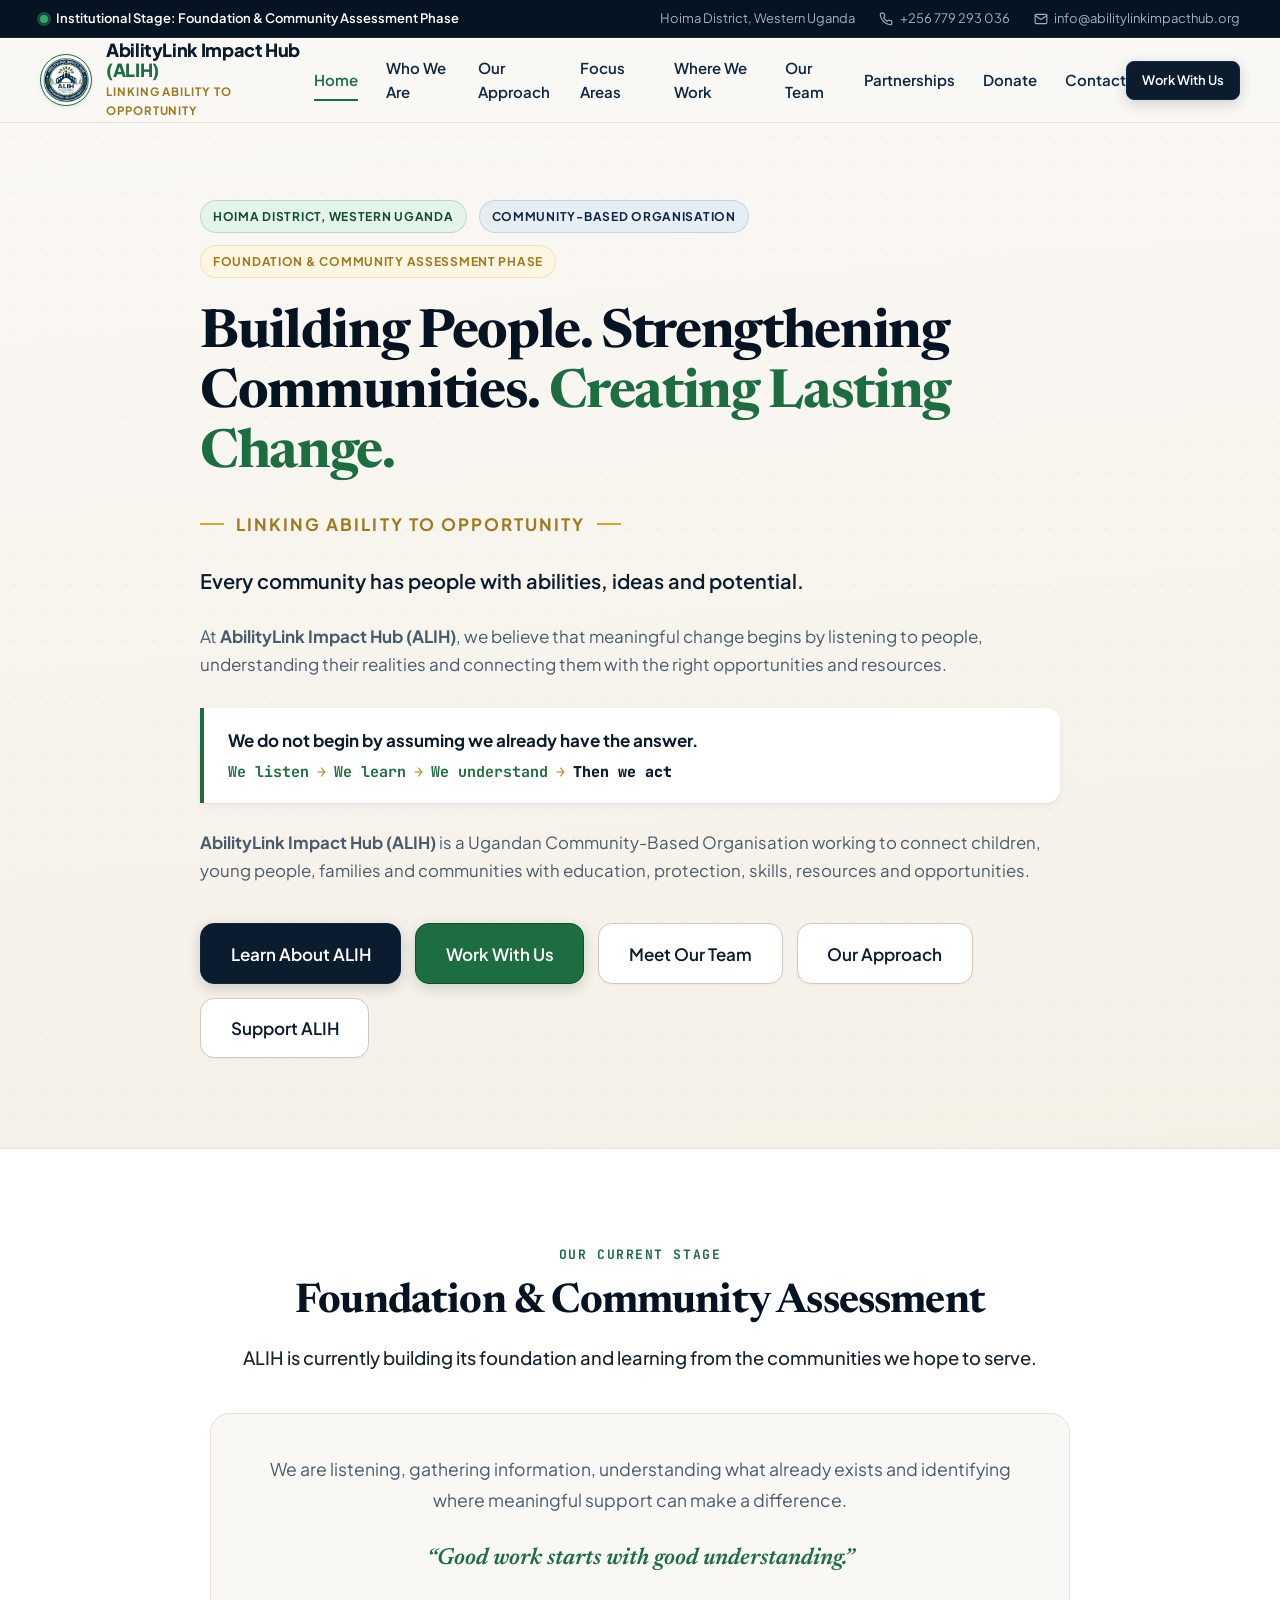
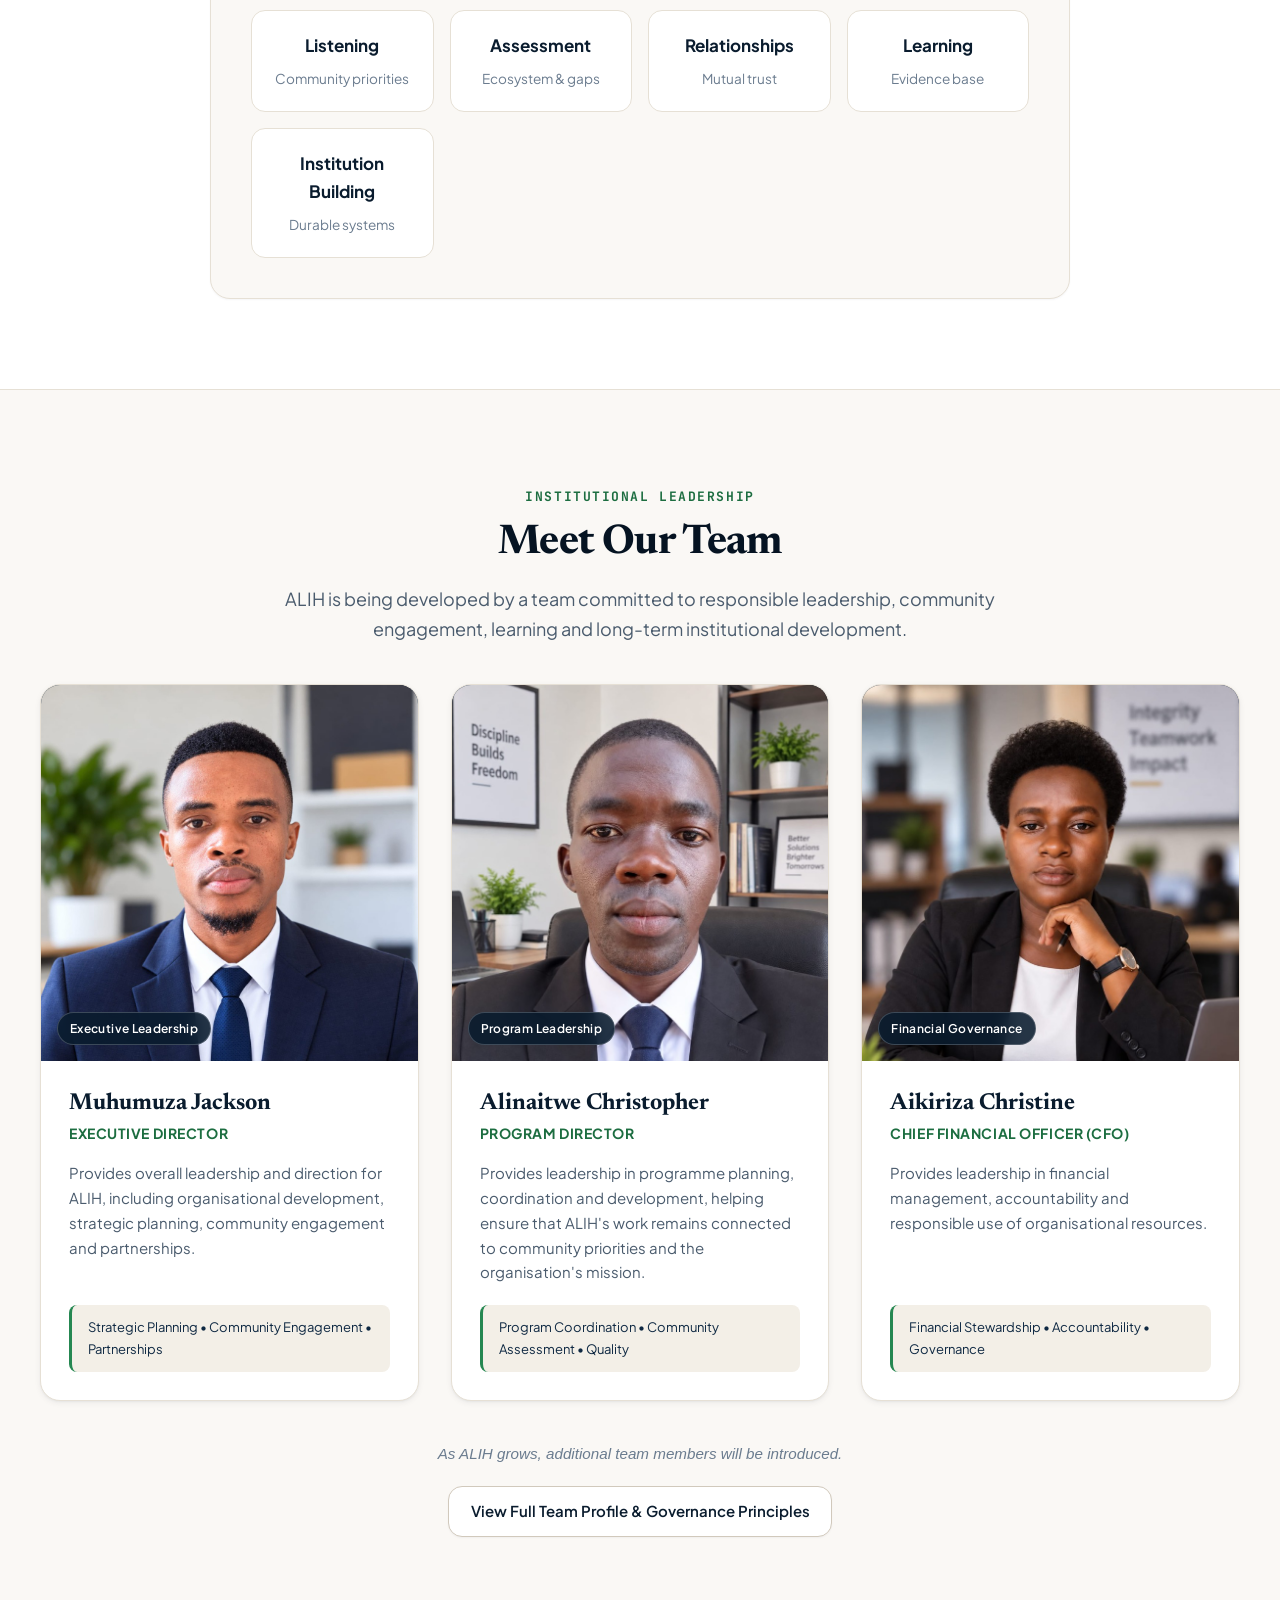
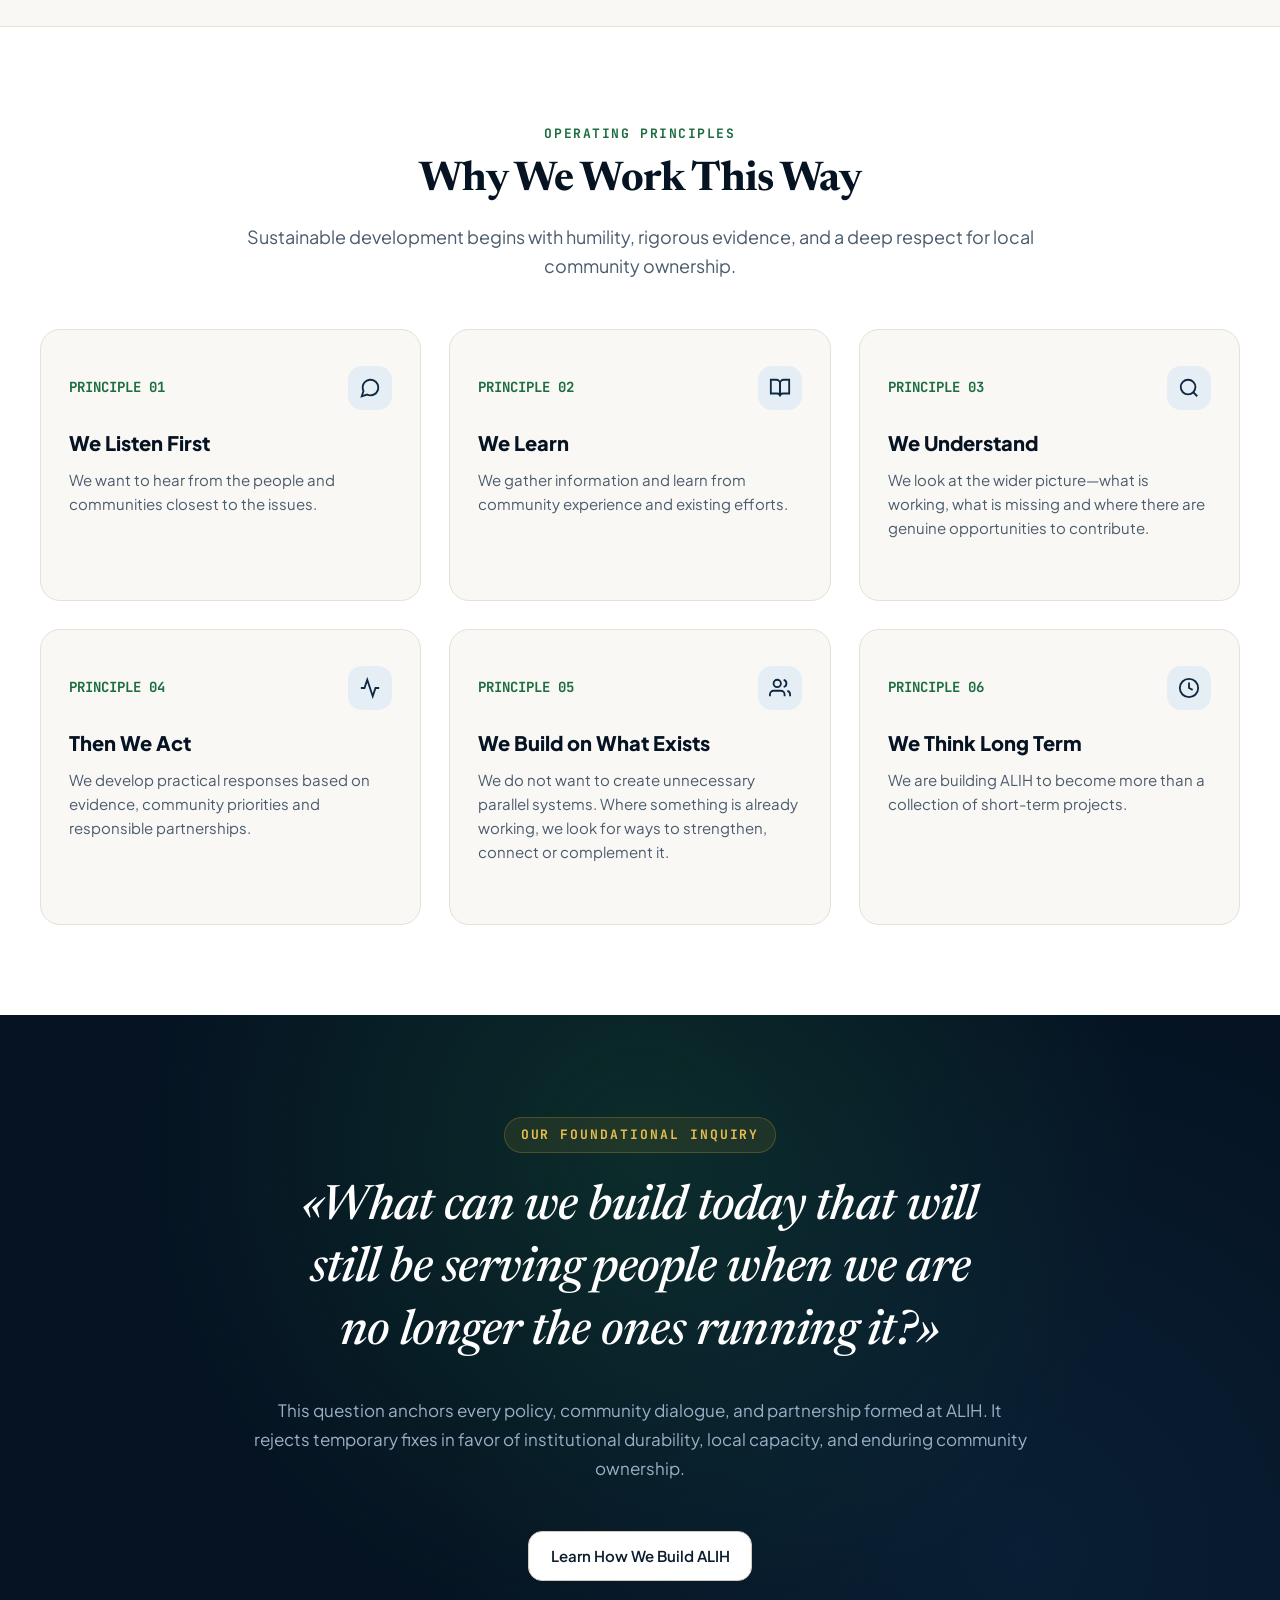
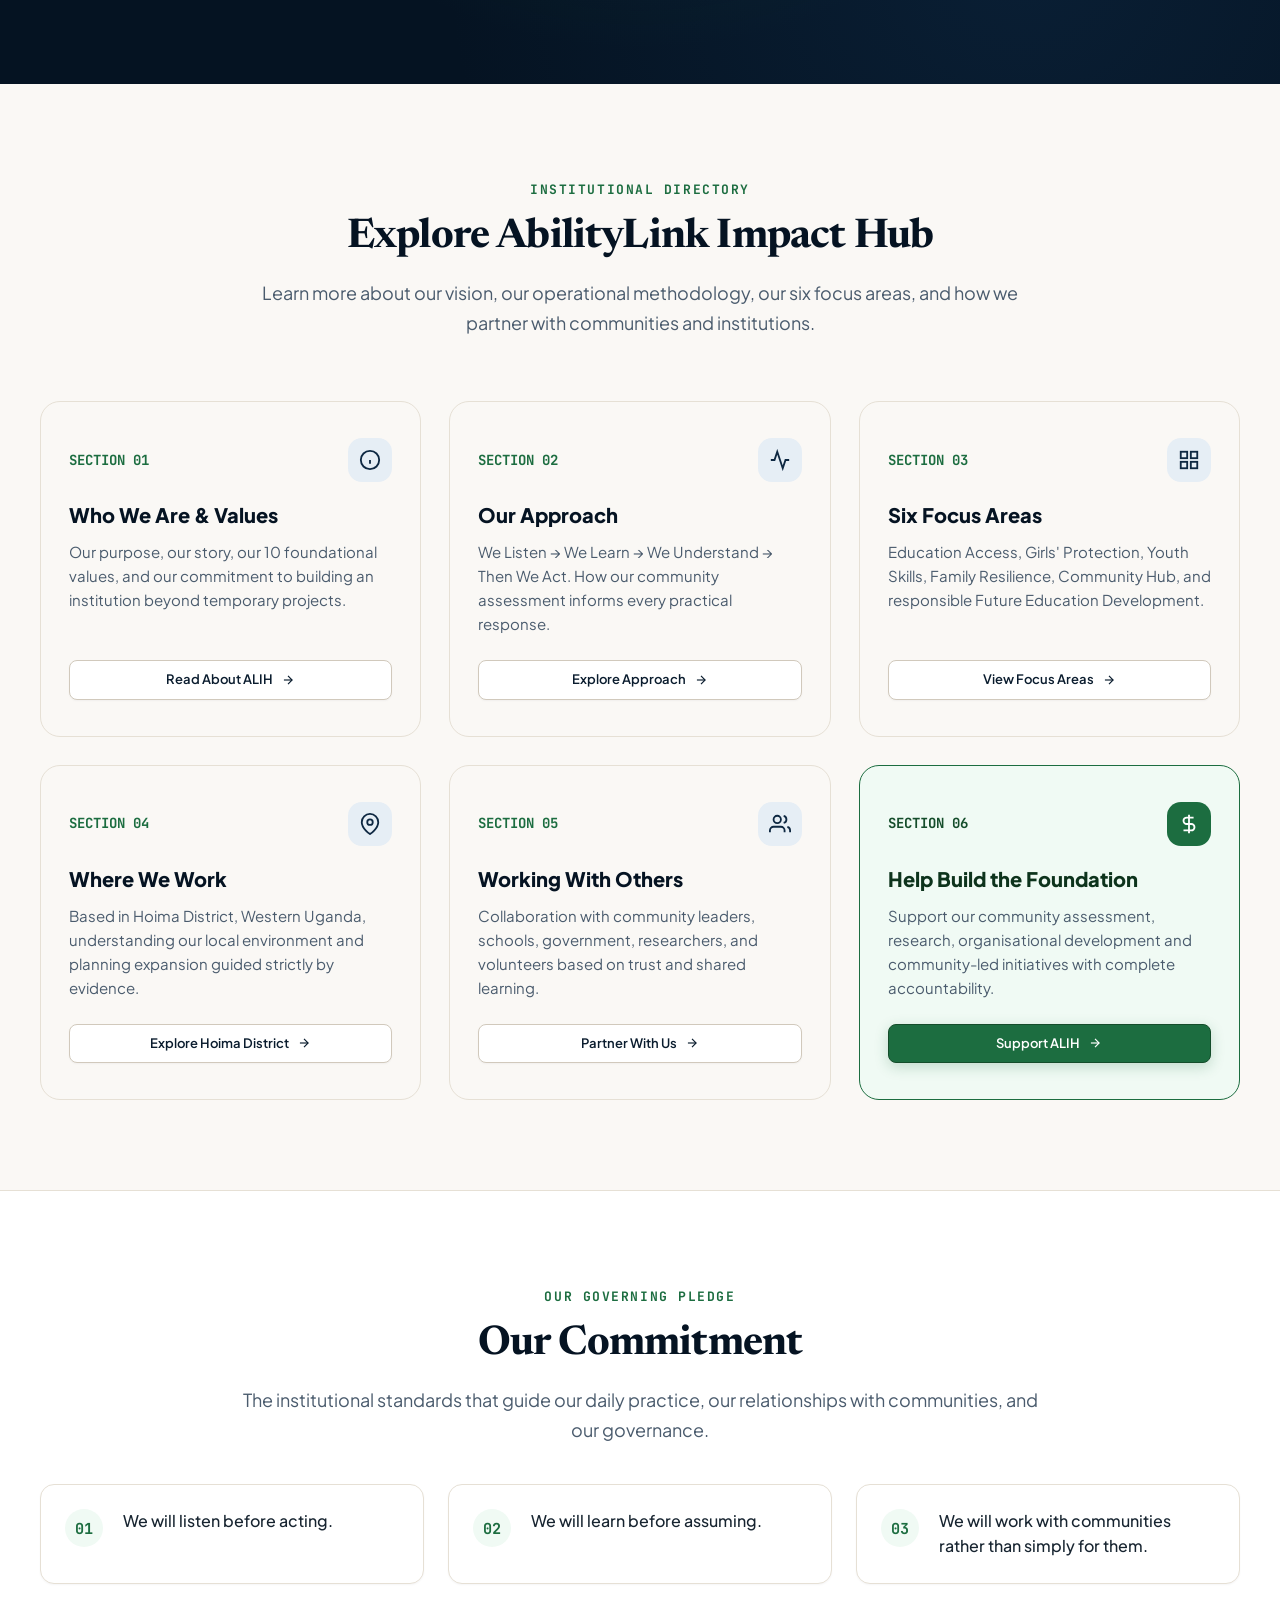
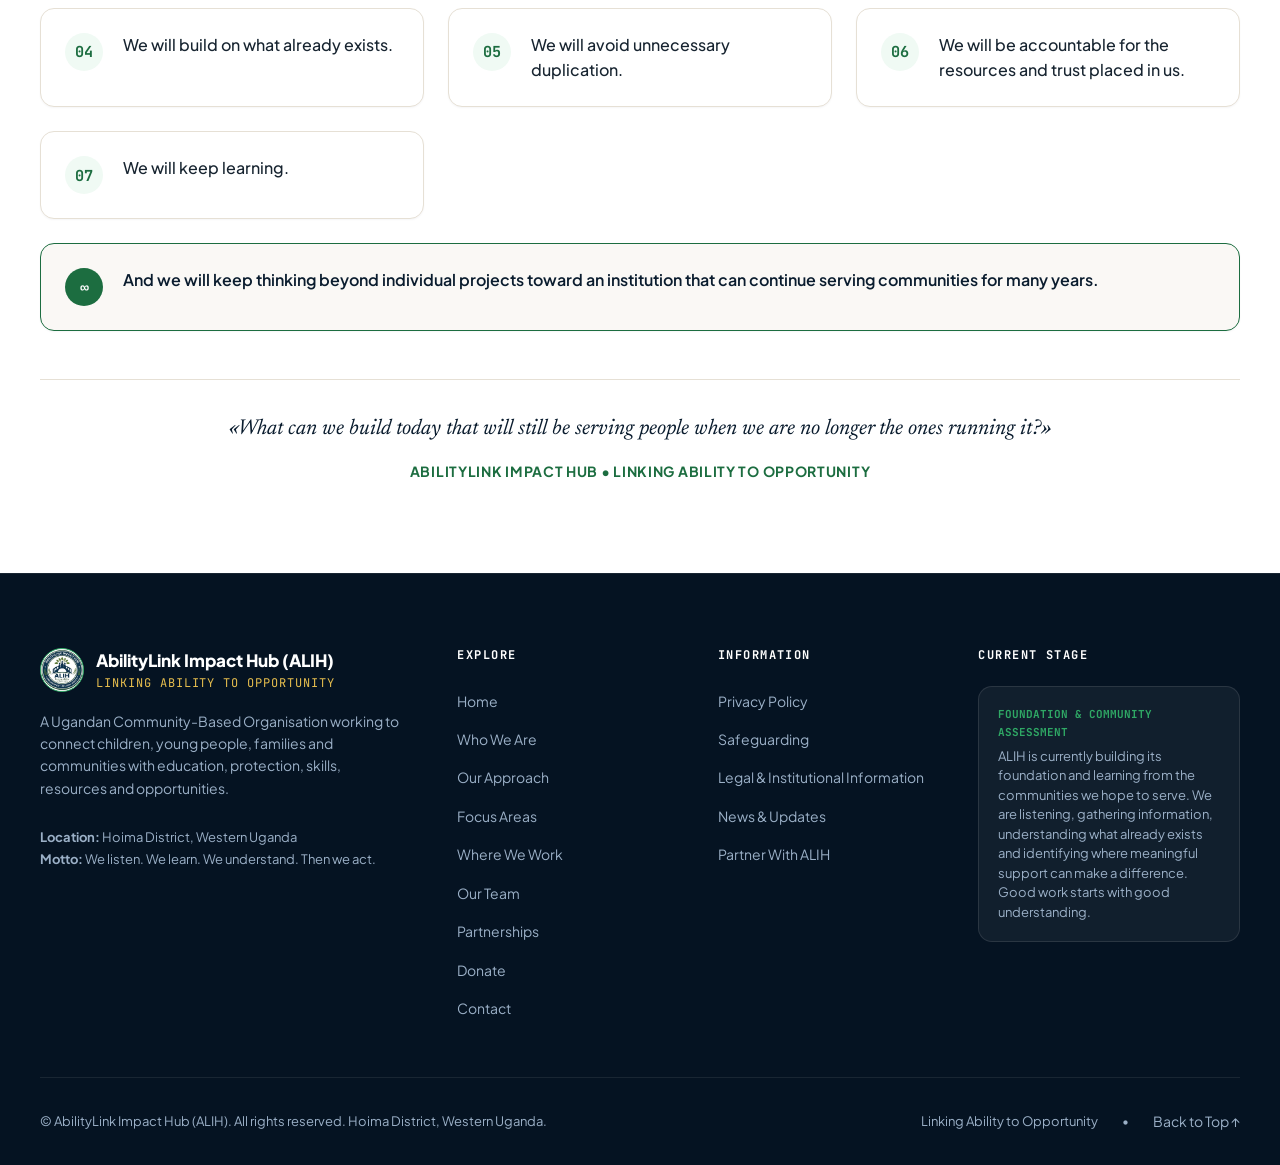
==== commit f0556783: "feat: complete ALIH hosting readiness, team profiles, and Hoima District updates" ====
--- a/index.html
+++ b/index.html
@@ -4,17 +4,25 @@
   <meta charset="UTF-8">
   <meta name="viewport" content="width=device-width, initial-scale=1.0, viewport-fit=cover">
   
-  <title>AbilityLink Impact Hub (ALIH) | Linking Ability to Opportunity</title>
+  <title>AbilityLink Impact Hub (ALIH) | Linking Ability to Opportunity | Hoima District, Uganda</title>
   <meta name="title" content="AbilityLink Impact Hub (ALIH) | Linking Ability to Opportunity">
-  <meta name="description" content="AbilityLink Impact Hub (ALIH) is a community-oriented organisation in Kikuube District, Western Uganda, connecting underserved children, families and communities with education, protection, skills, resources and opportunities through evidence-based development.">
-  <meta name="keywords" content="AbilityLink Impact Hub, ALIH, Kikuube District, Kyangwali, Western Uganda, Education, Child Protection, Youth Skills, Community Development, Evidence Based Intervention">
-  <meta name="author" content="AbilityLink Impact Hub">
+  <meta name="description" content="AbilityLink Impact Hub (ALIH) is a Ugandan Community-Based Organisation working in Hoima District, Western Uganda to connect children, young people, families and communities with education, protection, skills, resources and opportunities. We listen. We learn. We understand. Then we act.">
+  <meta name="keywords" content="AbilityLink Impact Hub, ALIH, Hoima District, Western Uganda, Community-Based Organisation, Education, Child Protection, Youth Skills, Community Assessment">
+  <meta name="author" content="AbilityLink Impact Hub (ALIH)">
   <meta name="theme-color" content="#051322">
   <meta name="robots" content="index, follow">
 
+  <!-- Open Graph / Social Meta -->
+  <meta property="og:type" content="website">
+  <meta property="og:url" content="https://www.abilitylinkimpacthub.org/">
+  <meta property="og:title" content="AbilityLink Impact Hub (ALIH) | Linking Ability to Opportunity">
+  <meta property="og:description" content="Building People. Strengthening Communities. Creating Lasting Change. ALIH connects children, families and communities with education, protection, skills and opportunities in Hoima District, Western Uganda.">
+  <meta property="og:image" content="assets/images/alih-logo-badge.png">
+
   <link rel="icon" type="image/x-icon" href="favicon.ico">
   <link rel="icon" type="image/png" sizes="64x64" href="assets/images/favicon.png">
 
+  <!-- Typography -->
   <link rel="preconnect" href="https://fonts.googleapis.com">
   <link rel="preconnect" href="https://fonts.gstatic.com" crossorigin>
   <link href="https://fonts.googleapis.com/css2?family=JetBrains+Mono:wght@500;600;700&family=Newsreader:ital,opsz,wght@0,6..72,400;0,6..72,500;0,6..72,600;0,6..72,700;1,6..72,400;1,6..72,500;1,6..72,600&family=Plus+Jakarta+Sans:wght@400;500;600;700;800&display=swap" rel="stylesheet">
@@ -28,10 +36,10 @@
     <div class="container top-notice-content">
       <div class="phase-indicator">
         <span class="phase-dot" aria-hidden="true"></span>
-        <span>Institutional Stage: Foundation &amp; Assessment Phase</span>
+        <span>Institutional Stage: Foundation &amp; Community Assessment Phase</span>
       </div>
       <div class="top-notice-details">
-        <span>Kikuube District, Western Uganda</span>
+        <span>Hoima District, Western Uganda</span>
         <a href="tel:+256779293036" class="top-contact-link" aria-label="Call ALIH Office">
           <svg width="14" height="14" viewBox="0 0 24 24" fill="none" stroke="currentColor" stroke-width="2" stroke-linecap="round" stroke-linejoin="round" aria-hidden="true"><path d="M22 16.92v3a2 2 0 0 1-2.18 2 19.79 19.79 0 0 1-8.63-3.07 19.5 19.5 0 0 1-6-6 19.79 19.79 0 0 1-3.07-8.67A2 2 0 0 1 4.11 2h3a2 2 0 0 1 2 1.72 12.84 12.84 0 0 0 .7 2.81 2 2 0 0 1-.45 2.11L8.09 9.91a16 16 0 0 0 6 6l1.27-1.27a2 2 0 0 1 2.11-.45 12.84 12.84 0 0 0 2.81.7A2 2 0 0 1 22 16.92z"></path></svg>
           <span>+256 779 293 036</span>
@@ -62,14 +70,16 @@
         <a href="index.html" class="nav-link active">Home</a>
         <a href="about.html" class="nav-link">Who We Are</a>
         <a href="approach.html" class="nav-link">Our Approach</a>
-        <a href="strategic-areas.html" class="nav-link">Strategic Areas</a>
+        <a href="strategic-areas.html" class="nav-link">Focus Areas</a>
         <a href="where-we-work.html" class="nav-link">Where We Work</a>
+        <a href="team.html" class="nav-link">Our Team</a>
         <a href="partnerships.html" class="nav-link">Partnerships</a>
+        <a href="donate.html" class="nav-link">Donate</a>
         <a href="contact.html" class="nav-link">Contact</a>
       </nav>
 
       <div class="header-actions">
-        <a href="contact.html" class="btn btn-primary btn-sm">Partner With Us</a>
+        <a href="partnerships.html" class="btn btn-primary btn-sm">Work With Us</a>
         <button type="button" class="mobile-toggle-btn open-sidebar-trigger" aria-label="Open navigation sidebar" aria-expanded="false">
           <svg width="24" height="24" viewBox="0 0 24 24" fill="none" stroke="currentColor" stroke-width="2.5" stroke-linecap="round" stroke-linejoin="round" aria-hidden="true"><line x1="3" y1="12" x2="21" y2="12"></line><line x1="3" y1="6" x2="21" y2="6"></line><line x1="3" y1="18" x2="21" y2="18"></line></svg>
         </button>
@@ -100,12 +110,12 @@
           <span class="phase-dot" aria-hidden="true"></span>
           <div class="sidebar-stage-text">
             <strong>Foundation Stage Active</strong><br>
-            <span style="font-size: 0.72rem; font-weight: 500; color: var(--color-emerald-700);">Kyangwali Subcounty, Western Uganda</span>
+            <span style="font-size: 0.72rem; font-weight: 500; color: var(--color-emerald-700);">Hoima District, Western Uganda</span>
           </div>
         </div>
 
         <div class="sidebar-section-group">
-          <span class="sidebar-section-title">Institutional Overview</span>
+          <span class="sidebar-section-title">Explore ALIH</span>
           <a href="index.html" class="sidebar-nav-item" style="color: var(--color-emerald-700); font-weight: 700;">
             <svg viewBox="0 0 24 24" fill="none" stroke="currentColor" stroke-width="2" stroke-linecap="round" stroke-linejoin="round"><path d="m3 9 9-7 9 7v11a2 2 0 0 1-2 2H5a2 2 0 0 1-2-2z"></path><polyline points="9 22 9 12 15 12 15 22"></polyline></svg>
             <span>Home</span>
@@ -114,39 +124,59 @@
             <svg viewBox="0 0 24 24" fill="none" stroke="currentColor" stroke-width="2" stroke-linecap="round" stroke-linejoin="round"><circle cx="12" cy="12" r="10"></circle><line x1="12" y1="16" x2="12" y2="12"></line><line x1="12" y1="8" x2="12.01" y2="8"></line></svg>
             <span>Who We Are &amp; Values</span>
           </a>
-        </div>
-
-        <div class="sidebar-section-group">
-          <span class="sidebar-section-title">Evidence &amp; Strategy</span>
           <a href="approach.html" class="sidebar-nav-item">
             <svg viewBox="0 0 24 24" fill="none" stroke="currentColor" stroke-width="2" stroke-linecap="round" stroke-linejoin="round"><polyline points="22 12 18 12 15 21 9 3 6 12 2 12"></polyline></svg>
-            <span>Our 8-Step Approach</span>
+            <span>Our Approach</span>
           </a>
           <a href="strategic-areas.html" class="sidebar-nav-item">
             <svg viewBox="0 0 24 24" fill="none" stroke="currentColor" stroke-width="2" stroke-linecap="round" stroke-linejoin="round"><rect x="3" y="3" width="7" height="7"></rect><rect x="14" y="3" width="7" height="7"></rect><rect x="14" y="14" width="7" height="7"></rect><rect x="3" y="14" width="7" height="7"></rect></svg>
-            <span>Six Strategic Areas</span>
-          </a>
-        </div>
-
-        <div class="sidebar-section-group">
-          <span class="sidebar-section-title">Context &amp; Partnerships</span>
+            <span>Focus Areas</span>
+          </a>
           <a href="where-we-work.html" class="sidebar-nav-item">
             <svg viewBox="0 0 24 24" fill="none" stroke="currentColor" stroke-width="2" stroke-linecap="round" stroke-linejoin="round"><path d="M21 10c0 7-9 13-9 13s-9-6-9-13a9 9 0 0 1 18 0z"></path><circle cx="12" cy="10" r="3"></circle></svg>
-            <span>Where We Work &amp; Stage</span>
+            <span>Where We Work</span>
+          </a>
+          <a href="team.html" class="sidebar-nav-item">
+            <svg viewBox="0 0 24 24" fill="none" stroke="currentColor" stroke-width="2" stroke-linecap="round" stroke-linejoin="round"><path d="M17 21v-2a4 4 0 0 0-4-4H5a4 4 0 0 0-4 4v2"></path><circle cx="9" cy="7" r="4"></circle><path d="M23 21v-2a4 4 0 0 0-3-3.87"></path><path d="M16 3.13a4 4 0 0 1 0 7.75"></path></svg>
+            <span>Our Team</span>
           </a>
           <a href="partnerships.html" class="sidebar-nav-item">
-            <svg viewBox="0 0 24 24" fill="none" stroke="currentColor" stroke-width="2" stroke-linecap="round" stroke-linejoin="round"><path d="M17 21v-2a4 4 0 0 0-4-4H5a4 4 0 0 0-4 4v2"></path><circle cx="9" cy="7" r="4"></circle><path d="M23 21v-2a4 4 0 0 0-3-3.87"></path><path d="M16 3.13a4 4 0 0 1 0 7.75"></path></svg>
-            <span>Working With Others</span>
+            <svg viewBox="0 0 24 24" fill="none" stroke="currentColor" stroke-width="2" stroke-linecap="round" stroke-linejoin="round"><path d="M16 21v-2a4 4 0 0 0-4-4H6a4 4 0 0 0-4 4v2"></path><circle cx="9" cy="7" r="4"></circle><polyline points="16 11 18 13 22 9"></polyline></svg>
+            <span>Partnerships</span>
+          </a>
+          <a href="donate.html" class="sidebar-nav-item">
+            <svg viewBox="0 0 24 24" fill="none" stroke="currentColor" stroke-width="2" stroke-linecap="round" stroke-linejoin="round"><path d="M12 2v20M17 5H9.5a3.5 3.5 0 0 0 0 7h5a3.5 3.5 0 0 1 0 7H6"></path></svg>
+            <span>Donate / Support</span>
           </a>
           <a href="contact.html" class="sidebar-nav-item">
             <svg viewBox="0 0 24 24" fill="none" stroke="currentColor" stroke-width="2" stroke-linecap="round" stroke-linejoin="round"><path d="M4 4h16c1.1 0 2 .9 2 2v12c0 1.1-.9 2-2 2H4c-1.1 0-2-.9-2-2V6c0-1.1.9-2 2-2z"></path><polyline points="22,6 12,13 2,6"></polyline></svg>
-            <span>Partner Intake &amp; Contact</span>
+            <span>Contact Us</span>
+          </a>
+        </div>
+
+        <div class="sidebar-section-group">
+          <span class="sidebar-section-title">Institutional Information</span>
+          <a href="news.html" class="sidebar-nav-item">
+            <svg viewBox="0 0 24 24" fill="none" stroke="currentColor" stroke-width="2"><path d="M4 22h16a2 2 0 0 0 2-2V4a2 2 0 0 0-2-2H8a2 2 0 0 0-2 2v16a2 2 0 0 1-2 2Zm0 0a2 2 0 0 1-2-2v-9c0-1.1.9-2 2-2h2"></path></svg>
+            <span>News &amp; Updates</span>
+          </a>
+          <a href="safeguarding.html" class="sidebar-nav-item">
+            <svg viewBox="0 0 24 24" fill="none" stroke="currentColor" stroke-width="2"><path d="M12 22s8-4 8-10V5l-8-3-8 3v7c0 6 8 10 8 10z"></path></svg>
+            <span>Safeguarding</span>
+          </a>
+          <a href="privacy.html" class="sidebar-nav-item">
+            <svg viewBox="0 0 24 24" fill="none" stroke="currentColor" stroke-width="2"><rect x="3" y="11" width="18" height="11" rx="2" ry="2"></rect><path d="M7 11V7a5 5 0 0 1 10 0v4"></path></svg>
+            <span>Privacy Policy</span>
+          </a>
+          <a href="legal.html" class="sidebar-nav-item">
+            <svg viewBox="0 0 24 24" fill="none" stroke="currentColor" stroke-width="2"><path d="M14 2H6a2 2 0 0 0-2 2v16a2 2 0 0 0 2 2h12a2 2 0 0 0 2-2V8z"></path><polyline points="14 2 14 8 20 8"></polyline><line x1="16" y1="13" x2="8" y2="13"></line><line x1="16" y1="17" x2="8" y2="17"></line></svg>
+            <span>Legal &amp; Institutional</span>
           </a>
         </div>
       </div>
 
       <div class="drawer-footer">
-        <a href="contact.html" class="btn btn-emerald" style="width: 100%;">Partner With ALIH</a>
+        <a href="partnerships.html" class="btn btn-emerald" style="width: 100%;">Work With Us</a>
         <div class="drawer-quick-contacts">
           <a href="tel:+256779293036" class="drawer-contact-btn">
             <svg width="15" height="15" viewBox="0 0 24 24" fill="none" stroke="currentColor" stroke-width="2" stroke-linecap="round" stroke-linejoin="round"><path d="M22 16.92v3a2 2 0 0 1-2.18 2 19.79 19.79 0 0 1-8.63-3.07 19.5 19.5 0 0 1-6-6 19.79 19.79 0 0 1-3.07-8.67A2 2 0 0 1 4.11 2h3a2 2 0 0 1 2 1.72 12.84 12.84 0 0 0 .7 2.81 2 2 0 0 1-.45 2.11L8.09 9.91a16 16 0 0 0 6 6l1.27-1.27a2 2 0 0 1 2.11-.45 12.84 12.84 0 0 0 2.81.7A2 2 0 0 1 22 16.92z"></path></svg>
@@ -166,112 +196,293 @@
     <!-- Hero Section -->
     <section class="hero-section" id="home" aria-labelledby="hero-heading">
       <div class="hero-background-art" aria-hidden="true"></div>
-      <div class="container hero-grid">
-        <div class="hero-content">
+      <div class="container hero-single-col">
+        <div class="hero-header-badge-row">
+          <span class="badge badge-emerald">Hoima District, Western Uganda</span>
+          <span class="badge badge-navy">Community-Based Organisation</span>
+          <span class="badge badge-gold">Foundation &amp; Community Assessment Phase</span>
+        </div>
+
+        <h1 class="hero-title" id="hero-heading">
+          Building People. Strengthening Communities. <span class="accent-highlight">Creating Lasting Change.</span>
+        </h1>
+
+        <div class="hero-tagline-motto">
+          <span>Linking Ability to Opportunity</span>
+        </div>
+
+        <p class="hero-description" style="font-size: 1.25rem; font-weight: 600; color: var(--color-navy-900); max-width: 820px;">
+          Every community has people with abilities, ideas and potential.
+        </p>
+
+        <p class="hero-description" style="max-width: 860px;">
+          At <strong>AbilityLink Impact Hub (ALIH)</strong>, we believe that meaningful change begins by listening to people, understanding their realities and connecting them with the right opportunities and resources.
+        </p>
+
+        <div class="hero-conviction-box" style="max-width: 860px;">
+          <p class="hero-conviction-lead">
+            We do not begin by assuming we already have the answer.
+          </p>
+          <div class="hero-conviction-sequence">
+            <span>We listen</span>
+            <span class="arrow">→</span>
+            <span>We learn</span>
+            <span class="arrow">→</span>
+            <span>We understand</span>
+            <span class="arrow">→</span>
+            <span style="color: var(--color-navy-900); font-weight: 800;">Then we act</span>
+          </div>
+        </div>
+
+        <p style="font-size: 1.05rem; color: var(--text-secondary); line-height: 1.7; max-width: 860px;">
+          <strong>AbilityLink Impact Hub (ALIH)</strong> is a Ugandan Community-Based Organisation working to connect children, young people, families and communities with education, protection, skills, resources and opportunities.
+        </p>
+
+        <!-- Primary Hero Actions as specified -->
+        <div class="hero-buttons">
+          <a href="about.html" class="btn btn-primary btn-lg">Learn About ALIH</a>
+          <a href="partnerships.html" class="btn btn-emerald btn-lg">Work With Us</a>
+          <a href="#team-preview" class="btn btn-secondary btn-lg">Meet Our Team</a>
+          <a href="approach.html" class="btn btn-secondary btn-lg">Our Approach</a>
+          <a href="donate.html" class="btn btn-secondary btn-lg">Support ALIH</a>
+        </div>
+      </div>
+    </section>
+
+    <!-- Our Current Stage Section -->
+    <section class="section" style="background: var(--bg-surface); border-bottom: 1px solid var(--border-subtle);">
+      <div class="container">
+        <div class="section-header text-center" style="max-width: 820px; margin: 0 auto 2.5rem;">
+          <span class="section-eyebrow">Our Current Stage</span>
+          <h2 class="section-title">Foundation &amp; Community Assessment</h2>
+          <p class="section-subtitle" style="font-size: 1.15rem; color: var(--text-primary); font-weight: 500;">
+            ALIH is currently building its foundation and learning from the communities we hope to serve.
+          </p>
+        </div>
+
+        <div style="max-width: 860px; margin: 0 auto; background: var(--bg-primary); padding: 2.5rem; border-radius: var(--radius-lg); border: 1px solid var(--border-subtle); box-shadow: var(--shadow-xs);">
+          <p style="font-size: 1.1rem; color: var(--text-secondary); line-height: 1.75; margin-bottom: 1.5rem; text-align: center;">
+            We are listening, gathering information, understanding what already exists and identifying where meaningful support can make a difference.
+          </p>
+          <div style="text-align: center; margin-top: 1rem;">
+            <span style="font-family: var(--font-serif); font-size: 1.45rem; color: var(--color-emerald-700); font-style: italic; font-weight: 600;">
+              “Good work starts with good understanding.”
+            </span>
+          </div>
+
+          <div style="display: grid; grid-template-columns: repeat(auto-fit, minmax(180px, 1fr)); gap: 1rem; margin-top: 2rem;">
+            <div style="background: var(--bg-surface); padding: 1.25rem; border-radius: var(--radius-md); border: 1px solid var(--border-subtle); text-align: center;">
+              <strong style="color: var(--color-navy-900); display: block; margin-bottom: 0.25rem;">Listening</strong>
+              <span style="font-size: 0.85rem; color: var(--text-muted);">Community priorities</span>
+            </div>
+            <div style="background: var(--bg-surface); padding: 1.25rem; border-radius: var(--radius-md); border: 1px solid var(--border-subtle); text-align: center;">
+              <strong style="color: var(--color-navy-900); display: block; margin-bottom: 0.25rem;">Assessment</strong>
+              <span style="font-size: 0.85rem; color: var(--text-muted);">Ecosystem &amp; gaps</span>
+            </div>
+            <div style="background: var(--bg-surface); padding: 1.25rem; border-radius: var(--radius-md); border: 1px solid var(--border-subtle); text-align: center;">
+              <strong style="color: var(--color-navy-900); display: block; margin-bottom: 0.25rem;">Relationships</strong>
+              <span style="font-size: 0.85rem; color: var(--text-muted);">Mutual trust</span>
+            </div>
+            <div style="background: var(--bg-surface); padding: 1.25rem; border-radius: var(--radius-md); border: 1px solid var(--border-subtle); text-align: center;">
+              <strong style="color: var(--color-navy-900); display: block; margin-bottom: 0.25rem;">Learning</strong>
+              <span style="font-size: 0.85rem; color: var(--text-muted);">Evidence base</span>
+            </div>
+            <div style="background: var(--bg-surface); padding: 1.25rem; border-radius: var(--radius-md); border: 1px solid var(--border-subtle); text-align: center;">
+              <strong style="color: var(--color-navy-900); display: block; margin-bottom: 0.25rem;">Institution Building</strong>
+              <span style="font-size: 0.85rem; color: var(--text-muted);">Durable systems</span>
+            </div>
+          </div>
+        </div>
+      </div>
+    </section>
+
+    <!-- Meet Our Team Section (Prominently Featured on Home Page) -->
+    <section class="section" id="team-preview" style="background: var(--bg-primary); border-bottom: 1px solid var(--border-subtle);">
+      <div class="container">
+        <div class="section-header text-center" style="max-width: 820px; margin: 0 auto 2.5rem;">
+          <span class="section-eyebrow">Institutional Leadership</span>
+          <h2 class="section-title">Meet Our Team</h2>
+          <p class="section-subtitle">
+            ALIH is being developed by a team committed to responsible leadership, community engagement, learning and long-term institutional development.
+          </p>
+        </div>
+
+        <div class="team-grid">
           
-          <div class="hero-header-badge-row">
-            <span class="badge badge-emerald">Western Uganda</span>
-            <span class="badge badge-navy">Community-Oriented Institution</span>
-            <span class="badge badge-gold">Evidence-Based</span>
-          </div>
-
-          <h1 class="hero-title" id="hero-heading">
-            Linking Ability to <span class="accent-highlight">Opportunity</span>
-          </h1>
-
-          <div class="hero-tagline-motto">
-            <span>Empowerment • Inclusion • Impact</span>
-          </div>
-
-          <p class="hero-description">
-            <strong>AbilityLink Impact Hub (ALIH)</strong> is a community-oriented organisation being developed to connect underserved children, families and communities with education, protection, skills, resources and opportunities.
-          </p>
-
-          <div class="hero-conviction-box">
-            <p class="hero-conviction-lead">
-              We believe communities should not be approached with solutions based on assumptions.
-            </p>
-            <div class="hero-conviction-sequence">
-              <span>We listen</span>
-              <span class="arrow">→</span>
-              <span>We learn</span>
-              <span class="arrow">→</span>
-              <span>We understand</span>
-              <span class="arrow">→</span>
-              <span style="color: var(--color-navy-900);">Then we act</span>
-            </div>
-          </div>
-
-          <p style="font-size: 0.9375rem; color: var(--text-secondary); line-height: 1.6;">
-            ALIH is currently building its institutional foundation and gathering evidence about communities, existing services, local initiatives and practical gaps before deciding where and how to intervene.
-          </p>
-
-          <!-- Suggested Homepage Action Buttons as specified in brief -->
-          <div class="hero-buttons">
-            <a href="about.html" class="btn btn-primary">Learn About ALIH</a>
-            <a href="approach.html" class="btn btn-secondary">Our Approach</a>
-            <a href="strategic-areas.html" class="btn btn-secondary">Our Strategic Areas</a>
-            <a href="contact.html" class="btn btn-emerald">Partner With Us</a>
-            <a href="contact.html" class="btn btn-secondary">Contact Us</a>
-          </div>
-        </div>
-
-        <div class="hero-visual">
-          <div class="hero-card-stack">
-            <div class="hero-image-frame">
-              <img src="assets/images/community-listening.jpg" alt="Respectful community consultation dialogue in rural Western Uganda" width="600" height="450" loading="eager">
-              <div class="hero-image-overlay">
-                <p class="hero-image-caption">
-                  Community consultations in Western Uganda: Gathering direct evidence and local priorities before intervention.
-                </p>
-              </div>
-            </div>
-
-            <div class="hero-floating-badge">
-              <div class="floating-badge-icon" aria-hidden="true">
-                <svg width="22" height="22" viewBox="0 0 24 24" fill="none" stroke="currentColor" stroke-width="2.5" stroke-linecap="round" stroke-linejoin="round"><path d="M12 22s8-4 8-10V5l-8-3-8 3v7c0 6 8 10 8 10z"></path></svg>
-              </div>
-              <div class="floating-badge-text">
-                <strong>Evidence Before Expansion</strong>
-                <span>Listening directly to host communities in Kyangwali Subcounty</span>
-              </div>
-            </div>
-          </div>
+          <!-- Team Member 1: Jackson -->
+          <article class="team-card">
+            <div class="team-image-wrap">
+              <img src="assets/images/team/muhumuza-jackson.jpg" alt="Muhumuza Jackson, Executive Director of AbilityLink Impact Hub" width="400" height="400" loading="eager">
+              <div class="team-card-badge">Executive Leadership</div>
+            </div>
+            <div class="team-card-body">
+              <h3 class="team-member-name">Muhumuza Jackson</h3>
+              <div class="team-member-role">Executive Director</div>
+              <p class="team-member-bio">
+                Provides overall leadership and direction for ALIH, including organisational development, strategic planning, community engagement and partnerships.
+              </p>
+              <div class="team-member-focus">
+                Strategic Planning &bull; Community Engagement &bull; Partnerships
+              </div>
+            </div>
+          </article>
+
+          <!-- Team Member 2: Christopher -->
+          <article class="team-card">
+            <div class="team-image-wrap">
+              <img src="assets/images/team/alinaitwe-christopher.jpg" alt="Alinaitwe Christopher, Program Director of AbilityLink Impact Hub" width="400" height="400" loading="eager">
+              <div class="team-card-badge">Program Leadership</div>
+            </div>
+            <div class="team-card-body">
+              <h3 class="team-member-name">Alinaitwe Christopher</h3>
+              <div class="team-member-role">Program Director</div>
+              <p class="team-member-bio">
+                Provides leadership in programme planning, coordination and development, helping ensure that ALIH's work remains connected to community priorities and the organisation's mission.
+              </p>
+              <div class="team-member-focus">
+                Program Coordination &bull; Community Assessment &bull; Quality
+              </div>
+            </div>
+          </article>
+
+          <!-- Team Member 3: Christine -->
+          <article class="team-card">
+            <div class="team-image-wrap">
+              <img src="assets/images/team/aikiriza-christine.jpg" alt="Aikiriza Christine, Chief Financial Officer of AbilityLink Impact Hub" width="400" height="400" loading="eager">
+              <div class="team-card-badge">Financial Governance</div>
+            </div>
+            <div class="team-card-body">
+              <h3 class="team-member-name">Aikiriza Christine</h3>
+              <div class="team-member-role">Chief Financial Officer (CFO)</div>
+              <p class="team-member-bio">
+                Provides leadership in financial management, accountability and responsible use of organisational resources.
+              </p>
+              <div class="team-member-focus">
+                Financial Stewardship &bull; Accountability &bull; Governance
+              </div>
+            </div>
+          </article>
+
+        </div>
+
+        <div style="text-align: center; margin-top: 2.5rem;">
+          <p style="font-size: 0.95rem; color: var(--text-muted); font-style: italic; margin-bottom: 1.25rem;">
+            As ALIH grows, additional team members will be introduced.
+          </p>
+          <a href="team.html" class="btn btn-secondary">View Full Team Profile &amp; Governance Principles</a>
         </div>
       </div>
     </section>
 
-    <!-- Creed Strip -->
-    <section class="creed-strip" aria-label="Institutional Core Tenets">
-      <div class="container creed-grid">
-        <div class="creed-item">
-          <div class="creed-icon" aria-hidden="true">
-            <svg width="20" height="20" viewBox="0 0 24 24" fill="none" stroke="currentColor" stroke-width="2" stroke-linecap="round" stroke-linejoin="round"><circle cx="12" cy="12" r="10"></circle><path d="M12 6v6l4 2"></path></svg>
-          </div>
-          <div>
-            <h2 class="creed-title">Long-Term Perspective</h2>
-            <p class="creed-desc">Building an institution designed to create lasting value far beyond individual projects or funding cycles.</p>
-          </div>
-        </div>
-
-        <div class="creed-item">
-          <div class="creed-icon" aria-hidden="true">
-            <svg width="20" height="20" viewBox="0 0 24 24" fill="none" stroke="currentColor" stroke-width="2" stroke-linecap="round" stroke-linejoin="round"><path d="M21 11.5a8.38 8.38 0 0 1-.9 3.8 8.5 8.5 0 0 1-7.6 4.7 8.38 8.38 0 0 1-3.8-.9L3 21l1.9-5.7a8.38 8.38 0 0 1-.9-3.8 8.5 8.5 0 0 1 4.7-7.6 8.38 8.38 0 0 1 3.8-.9h.5a8.48 8.48 0 0 1 8 8v.5z"></path></svg>
-          </div>
-          <div>
-            <h2 class="creed-title">Listening Over Presumption</h2>
-            <p class="creed-desc">Engaging households and local elders directly to understand realities before crafting any intervention.</p>
-          </div>
-        </div>
-
-        <div class="creed-item">
-          <div class="creed-icon" aria-hidden="true">
-            <svg width="20" height="20" viewBox="0 0 24 24" fill="none" stroke="currentColor" stroke-width="2" stroke-linecap="round" stroke-linejoin="round"><polyline points="22 12 18 12 15 21 9 3 6 12 2 12"></polyline></svg>
-          </div>
-          <div>
-            <h2 class="creed-title">Non-Duplication Principle</h2>
-            <p class="creed-desc">Strengthening what already exists, collaborating with local partners, and intervening only where genuine gaps lie.</p>
-          </div>
+    <!-- Why We Work This Way Section -->
+    <section class="section" style="background: var(--bg-surface);">
+      <div class="container">
+        <div class="section-header text-center" style="max-width: 800px; margin: 0 auto 3rem;">
+          <span class="section-eyebrow">Operating Principles</span>
+          <h2 class="section-title">Why We Work This Way</h2>
+          <p class="section-subtitle">
+            Sustainable development begins with humility, rigorous evidence, and a deep respect for local community ownership.
+          </p>
+        </div>
+
+        <div class="strategic-grid" style="grid-template-columns: repeat(auto-fit, minmax(320px, 1fr));">
+          
+          <!-- Pillar 1 -->
+          <div class="strategic-card">
+            <div>
+              <div class="strategic-card-top">
+                <span class="strategic-num">PRINCIPLE 01</span>
+                <div class="strategic-icon-wrap" aria-hidden="true">
+                  <svg width="22" height="22" viewBox="0 0 24 24" fill="none" stroke="currentColor" stroke-width="2"><path d="M21 11.5a8.38 8.38 0 0 1-.9 3.8 8.5 8.5 0 0 1-7.6 4.7 8.38 8.38 0 0 1-3.8-.9L3 21l1.9-5.7a8.38 8.38 0 0 1-.9-3.8 8.5 8.5 0 0 1 4.7-7.6 8.38 8.38 0 0 1 3.8-.9h.5a8.48 8.48 0 0 1 8 8v.5z"></path></svg>
+                </div>
+              </div>
+              <h3 class="strategic-title">We Listen First</h3>
+              <p class="strategic-desc">
+                We want to hear from the people and communities closest to the issues.
+              </p>
+            </div>
+          </div>
+
+          <!-- Pillar 2 -->
+          <div class="strategic-card">
+            <div>
+              <div class="strategic-card-top">
+                <span class="strategic-num">PRINCIPLE 02</span>
+                <div class="strategic-icon-wrap" aria-hidden="true">
+                  <svg width="22" height="22" viewBox="0 0 24 24" fill="none" stroke="currentColor" stroke-width="2"><path d="M2 3h6a4 4 0 0 1 4 4v14a3 3 0 0 0-3-3H2z"></path><path d="M22 3h-6a4 4 0 0 0-4 4v14a3 3 0 0 1 3-3h7z"></path></svg>
+                </div>
+              </div>
+              <h3 class="strategic-title">We Learn</h3>
+              <p class="strategic-desc">
+                We gather information and learn from community experience and existing efforts.
+              </p>
+            </div>
+          </div>
+
+          <!-- Pillar 3 -->
+          <div class="strategic-card">
+            <div>
+              <div class="strategic-card-top">
+                <span class="strategic-num">PRINCIPLE 03</span>
+                <div class="strategic-icon-wrap" aria-hidden="true">
+                  <svg width="22" height="22" viewBox="0 0 24 24" fill="none" stroke="currentColor" stroke-width="2"><circle cx="11" cy="11" r="8"></circle><line x1="21" y1="21" x2="16.65" y2="16.65"></line></svg>
+                </div>
+              </div>
+              <h3 class="strategic-title">We Understand</h3>
+              <p class="strategic-desc">
+                We look at the wider picture—what is working, what is missing and where there are genuine opportunities to contribute.
+              </p>
+            </div>
+          </div>
+
+          <!-- Pillar 4 -->
+          <div class="strategic-card">
+            <div>
+              <div class="strategic-card-top">
+                <span class="strategic-num">PRINCIPLE 04</span>
+                <div class="strategic-icon-wrap" aria-hidden="true">
+                  <svg width="22" height="22" viewBox="0 0 24 24" fill="none" stroke="currentColor" stroke-width="2"><polyline points="22 12 18 12 15 21 9 3 6 12 2 12"></polyline></svg>
+                </div>
+              </div>
+              <h3 class="strategic-title">Then We Act</h3>
+              <p class="strategic-desc">
+                We develop practical responses based on evidence, community priorities and responsible partnerships.
+              </p>
+            </div>
+          </div>
+
+          <!-- Pillar 5 -->
+          <div class="strategic-card">
+            <div>
+              <div class="strategic-card-top">
+                <span class="strategic-num">PRINCIPLE 05</span>
+                <div class="strategic-icon-wrap" aria-hidden="true">
+                  <svg width="22" height="22" viewBox="0 0 24 24" fill="none" stroke="currentColor" stroke-width="2"><path d="M17 21v-2a4 4 0 0 0-4-4H5a4 4 0 0 0-4 4v2"></path><circle cx="9" cy="7" r="4"></circle><path d="M23 21v-2a4 4 0 0 0-3-3.87"></path><path d="M16 3.13a4 4 0 0 1 0 7.75"></path></svg>
+                </div>
+              </div>
+              <h3 class="strategic-title">We Build on What Exists</h3>
+              <p class="strategic-desc">
+                We do not want to create unnecessary parallel systems. Where something is already working, we look for ways to strengthen, connect or complement it.
+              </p>
+            </div>
+          </div>
+
+          <!-- Pillar 6 -->
+          <div class="strategic-card">
+            <div>
+              <div class="strategic-card-top">
+                <span class="strategic-num">PRINCIPLE 06</span>
+                <div class="strategic-icon-wrap" aria-hidden="true">
+                  <svg width="22" height="22" viewBox="0 0 24 24" fill="none" stroke="currentColor" stroke-width="2"><circle cx="12" cy="12" r="10"></circle><polyline points="12 6 12 12 16 14"></polyline></svg>
+                </div>
+              </div>
+              <h3 class="strategic-title">We Think Long Term</h3>
+              <p class="strategic-desc">
+                We are building ALIH to become more than a collection of short-term projects.
+              </p>
+            </div>
+          </div>
+
         </div>
       </div>
     </section>
@@ -283,46 +494,27 @@
         <span class="guiding-kicker" id="guiding-title">Our Foundational Inquiry</span>
         
         <blockquote class="monumental-quote">
-          “What can we build today that will still be serving people when we are no longer the ones running it?”
+          «What can we build today that will still be serving people when we are no longer the ones running it?»
         </blockquote>
 
         <p class="guiding-question-commentary">
-          This question anchors every policy, research inquiry, pilot intervention, and partnership formed at ALIH. It rejects the temporary mentality of short-term project delivery and demands institutional durability, community ownership, and leadership succession from the very beginning.
+          This question anchors every policy, community dialogue, and partnership formed at ALIH. It rejects temporary fixes in favor of institutional durability, local capacity, and enduring community ownership.
         </p>
 
-        <div class="pillars-grid">
-          <div class="pillar-card">
-            <div class="pillar-label">Pillar 01</div>
-            <h3 class="pillar-title">Sustainability</h3>
-            <p class="pillar-desc">Designing systems and operating models that outlast outside dependencies.</p>
-          </div>
-          <div class="pillar-card">
-            <div class="pillar-label">Pillar 02</div>
-            <h3 class="pillar-title">Community Ownership</h3>
-            <p class="pillar-desc">Ensuring local families and leaders directly shape and steer solutions.</p>
-          </div>
-          <div class="pillar-card">
-            <div class="pillar-label">Pillar 03</div>
-            <h3 class="pillar-title">Leadership Transfer</h3>
-            <p class="pillar-desc">Cultivating local institutional leadership capable of managing future growth.</p>
-          </div>
-          <div class="pillar-card">
-            <div class="pillar-label">Pillar 04</div>
-            <h3 class="pillar-title">Institutional Systems</h3>
-            <p class="pillar-desc">Creating robust, accountable organizational governance that works reliably.</p>
-          </div>
+        <div style="text-align: center; margin-top: 2rem;">
+          <a href="about.html" class="btn btn-secondary">Learn How We Build ALIH</a>
         </div>
       </div>
     </section>
 
-    <!-- Institutional Architecture Explorer (Navigation Cards to Subpages) -->
-    <section class="section" style="background: #FFFFFF;">
+    <!-- Institutional Architecture Explorer (Subpage Navigation) -->
+    <section class="section" style="background: var(--bg-primary);">
       <div class="container">
         <div class="section-header text-center">
           <span class="section-eyebrow">Institutional Directory</span>
           <h2 class="section-title">Explore AbilityLink Impact Hub</h2>
           <p class="section-subtitle">
-            Navigate through our institutional foundations, operating methodology, strategic areas, geographic footprint, and collaborative partnerships.
+            Learn more about our vision, our operational methodology, our six focus areas, and how we partner with communities and institutions.
           </p>
         </div>
 
@@ -334,12 +526,12 @@
               <div class="strategic-card-top">
                 <span class="strategic-num">SECTION 01</span>
                 <div class="strategic-icon-wrap" aria-hidden="true">
-                  <svg width="22" height="22" viewBox="0 0 24 24" fill="none" stroke="currentColor" stroke-width="2" stroke-linecap="round" stroke-linejoin="round"><circle cx="12" cy="12" r="10"></circle><line x1="12" y1="16" x2="12" y2="12"></line><line x1="12" y1="8" x2="12.01" y2="8"></line></svg>
+                  <svg width="22" height="22" viewBox="0 0 24 24" fill="none" stroke="currentColor" stroke-width="2"><circle cx="12" cy="12" r="10"></circle><line x1="12" y1="16" x2="12" y2="12"></line><line x1="12" y1="8" x2="12.01" y2="8"></line></svg>
                 </div>
               </div>
               <h3 class="strategic-title">Who We Are &amp; Values</h3>
               <p class="strategic-desc">
-                Our vision, mission, long-term institutional approach, 10 governing values, and commitment to building more than temporary projects.
+                Our purpose, our story, our 10 foundational values, and our commitment to building an institution beyond temporary projects.
               </p>
             </div>
             <a href="about.html" class="btn btn-secondary btn-sm" style="width: 100%;">
@@ -354,36 +546,36 @@
               <div class="strategic-card-top">
                 <span class="strategic-num">SECTION 02</span>
                 <div class="strategic-icon-wrap" aria-hidden="true">
-                  <svg width="22" height="22" viewBox="0 0 24 24" fill="none" stroke="currentColor" stroke-width="2" stroke-linecap="round" stroke-linejoin="round"><polyline points="22 12 18 12 15 21 9 3 6 12 2 12"></polyline></svg>
-                </div>
-              </div>
-              <h3 class="strategic-title">Our 8-Step Approach</h3>
-              <p class="strategic-desc">
-                We Listen Before We Act: The interactive continuum from household consultation to evidence-based adaptation under "Evidence before expansion."
+                  <svg width="22" height="22" viewBox="0 0 24 24" fill="none" stroke="currentColor" stroke-width="2"><polyline points="22 12 18 12 15 21 9 3 6 12 2 12"></polyline></svg>
+                </div>
+              </div>
+              <h3 class="strategic-title">Our Approach</h3>
+              <p class="strategic-desc">
+                We Listen → We Learn → We Understand → Then We Act. How our community assessment informs every practical response.
               </p>
             </div>
             <a href="approach.html" class="btn btn-secondary btn-sm" style="width: 100%;">
-              <span>Explore Methodology</span>
+              <span>Explore Approach</span>
               <svg width="14" height="14" viewBox="0 0 24 24" fill="none" stroke="currentColor" stroke-width="2"><line x1="5" y1="12" x2="19" y2="12"></line><polyline points="12 5 19 12 12 19"></polyline></svg>
             </a>
           </div>
 
-          <!-- Card 3: Six Strategic Areas -->
+          <!-- Card 3: Focus Areas -->
           <div class="strategic-card">
             <div>
               <div class="strategic-card-top">
                 <span class="strategic-num">SECTION 03</span>
                 <div class="strategic-icon-wrap" aria-hidden="true">
-                  <svg width="22" height="22" viewBox="0 0 24 24" fill="none" stroke="currentColor" stroke-width="2" stroke-linecap="round" stroke-linejoin="round"><rect x="3" y="3" width="7" height="7"></rect><rect x="14" y="3" width="7" height="7"></rect><rect x="14" y="14" width="7" height="7"></rect><rect x="3" y="14" width="7" height="7"></rect></svg>
-                </div>
-              </div>
-              <h3 class="strategic-title">Six Strategic Areas</h3>
-              <p class="strategic-desc">
-                Education, Girls' Protection, Youth Skills, Family Resilience, Community Hub, and the prominent School Decision Framework.
+                  <svg width="22" height="22" viewBox="0 0 24 24" fill="none" stroke="currentColor" stroke-width="2"><rect x="3" y="3" width="7" height="7"></rect><rect x="14" y="3" width="7" height="7"></rect><rect x="14" y="14" width="7" height="7"></rect><rect x="3" y="14" width="7" height="7"></rect></svg>
+                </div>
+              </div>
+              <h3 class="strategic-title">Six Focus Areas</h3>
+              <p class="strategic-desc">
+                Education Access, Girls' Protection, Youth Skills, Family Resilience, Community Hub, and responsible Future Education Development.
               </p>
             </div>
             <a href="strategic-areas.html" class="btn btn-secondary btn-sm" style="width: 100%;">
-              <span>View Strategic Areas</span>
+              <span>View Focus Areas</span>
               <svg width="14" height="14" viewBox="0 0 24 24" fill="none" stroke="currentColor" stroke-width="2"><line x1="5" y1="12" x2="19" y2="12"></line><polyline points="12 5 19 12 12 19"></polyline></svg>
             </a>
           </div>
@@ -394,16 +586,16 @@
               <div class="strategic-card-top">
                 <span class="strategic-num">SECTION 04</span>
                 <div class="strategic-icon-wrap" aria-hidden="true">
-                  <svg width="22" height="22" viewBox="0 0 24 24" fill="none" stroke="currentColor" stroke-width="2" stroke-linecap="round" stroke-linejoin="round"><path d="M21 10c0 7-9 13-9 13s-9-6-9-13a9 9 0 0 1 18 0z"></path><circle cx="12" cy="10" r="3"></circle></svg>
-                </div>
-              </div>
-              <h3 class="strategic-title">Where We Work &amp; Stage</h3>
-              <p class="strategic-desc">
-                Kikuube District, Kyangwali Subcounty, understanding Host vs Refugee dynamics, and our 6 active Foundation Stage workstreams.
+                  <svg width="22" height="22" viewBox="0 0 24 24" fill="none" stroke="currentColor" stroke-width="2"><path d="M21 10c0 7-9 13-9 13s-9-6-9-13a9 9 0 0 1 18 0z"></path><circle cx="12" cy="10" r="3"></circle></svg>
+                </div>
+              </div>
+              <h3 class="strategic-title">Where We Work</h3>
+              <p class="strategic-desc">
+                Based in Hoima District, Western Uganda, understanding our local environment and planning expansion guided strictly by evidence.
               </p>
             </div>
             <a href="where-we-work.html" class="btn btn-secondary btn-sm" style="width: 100%;">
-              <span>Explore Geography &amp; Stage</span>
+              <span>Explore Hoima District</span>
               <svg width="14" height="14" viewBox="0 0 24 24" fill="none" stroke="currentColor" stroke-width="2"><line x1="5" y1="12" x2="19" y2="12"></line><polyline points="12 5 19 12 12 19"></polyline></svg>
             </a>
           </div>
@@ -414,40 +606,108 @@
               <div class="strategic-card-top">
                 <span class="strategic-num">SECTION 05</span>
                 <div class="strategic-icon-wrap" aria-hidden="true">
-                  <svg width="22" height="22" viewBox="0 0 24 24" fill="none" stroke="currentColor" stroke-width="2" stroke-linecap="round" stroke-linejoin="round"><path d="M17 21v-2a4 4 0 0 0-4-4H5a4 4 0 0 0-4 4v2"></path><circle cx="9" cy="7" r="4"></circle><path d="M23 21v-2a4 4 0 0 0-3-3.87"></path><path d="M16 3.13a4 4 0 0 1 0 7.75"></path></svg>
-                </div>
-              </div>
-              <h3 class="strategic-title">Community &amp; Partnerships</h3>
-              <p class="strategic-desc">
-                Our collaborative framework across 11 stakeholder groups under the principle of non-duplication and mutual value creation.
+                  <svg width="22" height="22" viewBox="0 0 24 24" fill="none" stroke="currentColor" stroke-width="2"><path d="M17 21v-2a4 4 0 0 0-4-4H5a4 4 0 0 0-4 4v2"></path><circle cx="9" cy="7" r="4"></circle><path d="M23 21v-2a4 4 0 0 0-3-3.87"></path><path d="M16 3.13a4 4 0 0 1 0 7.75"></path></svg>
+                </div>
+              </div>
+              <h3 class="strategic-title">Working With Others</h3>
+              <p class="strategic-desc">
+                Collaboration with community leaders, schools, government, researchers, and volunteers based on trust and shared learning.
               </p>
             </div>
             <a href="partnerships.html" class="btn btn-secondary btn-sm" style="width: 100%;">
-              <span>View Partnerships</span>
+              <span>Partner With Us</span>
               <svg width="14" height="14" viewBox="0 0 24 24" fill="none" stroke="currentColor" stroke-width="2"><line x1="5" y1="12" x2="19" y2="12"></line><polyline points="12 5 19 12 12 19"></polyline></svg>
             </a>
           </div>
 
-          <!-- Card 6: Partner With Us -->
+          <!-- Card 6: Donate / Help Build the Foundation -->
           <div class="strategic-card" style="border-color: var(--color-emerald-700); background: var(--color-emerald-50);">
             <div>
               <div class="strategic-card-top">
                 <span class="strategic-num" style="color: var(--color-emerald-800);">SECTION 06</span>
                 <div class="strategic-icon-wrap" style="background: var(--color-emerald-700); color: #FFFFFF;" aria-hidden="true">
-                  <svg width="22" height="22" viewBox="0 0 24 24" fill="none" stroke="currentColor" stroke-width="2" stroke-linecap="round" stroke-linejoin="round"><path d="M4 4h16c1.1 0 2 .9 2 2v12c0 1.1-.9 2-2 2H4c-1.1 0-2-.9-2-2V6c0-1.1.9-2 2-2z"></path><polyline points="22,6 12,13 2,6"></polyline></svg>
-                </div>
-              </div>
-              <h3 class="strategic-title" style="color: var(--color-emerald-900);">Partner With ALIH</h3>
-              <p class="strategic-desc">
-                Ten partnership tracks spanning technical expertise, education, research, funding, and child protection. Direct contact and intake form.
-              </p>
-            </div>
-            <a href="contact.html" class="btn btn-emerald btn-sm" style="width: 100%;">
-              <span>Connect With Secretariat</span>
+                  <svg width="22" height="22" viewBox="0 0 24 24" fill="none" stroke="currentColor" stroke-width="2"><path d="M12 2v20M17 5H9.5a3.5 3.5 0 0 0 0 7h5a3.5 3.5 0 0 1 0 7H6"></path></svg>
+                </div>
+              </div>
+              <h3 class="strategic-title" style="color: var(--color-emerald-900);">Help Build the Foundation</h3>
+              <p class="strategic-desc">
+                Support our community assessment, research, organisational development and community-led initiatives with complete accountability.
+              </p>
+            </div>
+            <a href="donate.html" class="btn btn-emerald btn-sm" style="width: 100%;">
+              <span>Support ALIH</span>
               <svg width="14" height="14" viewBox="0 0 24 24" fill="none" stroke="currentColor" stroke-width="2"><line x1="5" y1="12" x2="19" y2="12"></line><polyline points="12 5 19 12 12 19"></polyline></svg>
             </a>
           </div>
 
+        </div>
+      </div>
+    </section>
+
+    <!-- Our Commitment Section -->
+    <section class="section" style="background: var(--bg-surface); border-top: 1px solid var(--border-subtle);">
+      <div class="container">
+        <div class="section-header text-center" style="max-width: 820px; margin: 0 auto 2.5rem;">
+          <span class="section-eyebrow">Our Governing Pledge</span>
+          <h2 class="section-title">Our Commitment</h2>
+          <p class="section-subtitle">
+            The institutional standards that guide our daily practice, our relationships with communities, and our governance.
+          </p>
+        </div>
+
+        <div class="commitment-grid">
+          
+          <div class="commitment-card">
+            <div class="commitment-card-num">01</div>
+            <div class="commitment-card-text">We will listen before acting.</div>
+          </div>
+
+          <div class="commitment-card">
+            <div class="commitment-card-num">02</div>
+            <div class="commitment-card-text">We will learn before assuming.</div>
+          </div>
+
+          <div class="commitment-card">
+            <div class="commitment-card-num">03</div>
+            <div class="commitment-card-text">We will work with communities rather than simply for them.</div>
+          </div>
+
+          <div class="commitment-card">
+            <div class="commitment-card-num">04</div>
+            <div class="commitment-card-text">We will build on what already exists.</div>
+          </div>
+
+          <div class="commitment-card">
+            <div class="commitment-card-num">05</div>
+            <div class="commitment-card-text">We will avoid unnecessary duplication.</div>
+          </div>
+
+          <div class="commitment-card">
+            <div class="commitment-card-num">06</div>
+            <div class="commitment-card-text">We will be accountable for the resources and trust placed in us.</div>
+          </div>
+
+          <div class="commitment-card">
+            <div class="commitment-card-num">07</div>
+            <div class="commitment-card-text">We will keep learning.</div>
+          </div>
+
+          <div class="commitment-card" style="grid-column: 1 / -1; background: var(--bg-primary); border-color: var(--color-emerald-700);">
+            <div class="commitment-card-num" style="background: var(--color-emerald-700); color: #FFFFFF;">&infin;</div>
+            <div class="commitment-card-text" style="font-weight: 600; color: var(--color-navy-900);">
+              And we will keep thinking beyond individual projects toward an institution that can continue serving communities for many years.
+            </div>
+          </div>
+
+        </div>
+
+        <div style="text-align: center; margin-top: 3rem; padding-top: 2rem; border-top: 1px solid var(--border-subtle);">
+          <p style="font-family: var(--font-serif); font-size: 1.35rem; font-style: italic; color: var(--color-navy-900); margin-bottom: 0.75rem;">
+            «What can we build today that will still be serving people when we are no longer the ones running it?»
+          </p>
+          <p style="font-weight: 700; color: var(--color-emerald-700); letter-spacing: 0.05em; text-transform: uppercase; font-size: 0.875rem;">
+            AbilityLink Impact Hub &bull; Linking Ability to Opportunity
+          </p>
         </div>
       </div>
     </section>
@@ -461,15 +721,15 @@
         <svg viewBox="0 0 24 24" fill="none" stroke="currentColor" stroke-width="2" stroke-linecap="round" stroke-linejoin="round" aria-hidden="true"><path d="m3 9 9-7 9 7v11a2 2 0 0 1-2 2H5a2 2 0 0 1-2-2z"></path><polyline points="9 22 9 12 15 12 15 22"></polyline></svg>
         <span>Home</span>
       </a>
-      <a href="approach.html" class="mobile-tab-btn">
-        <svg viewBox="0 0 24 24" fill="none" stroke="currentColor" stroke-width="2" stroke-linecap="round" stroke-linejoin="round" aria-hidden="true"><polyline points="22 12 18 12 15 21 9 3 6 12 2 12"></polyline></svg>
-        <span>Approach</span>
+      <a href="about.html" class="mobile-tab-btn">
+        <svg viewBox="0 0 24 24" fill="none" stroke="currentColor" stroke-width="2" stroke-linecap="round" stroke-linejoin="round" aria-hidden="true"><circle cx="12" cy="12" r="10"></circle><line x1="12" y1="16" x2="12" y2="12"></line><line x1="12" y1="8" x2="12.01" y2="8"></line></svg>
+        <span>About</span>
       </a>
-      <a href="strategic-areas.html" class="mobile-tab-btn">
-        <svg viewBox="0 0 24 24" fill="none" stroke="currentColor" stroke-width="2" stroke-linecap="round" stroke-linejoin="round" aria-hidden="true"><rect x="3" y="3" width="7" height="7"></rect><rect x="14" y="3" width="7" height="7"></rect><rect x="14" y="14" width="7" height="7"></rect><rect x="3" y="14" width="7" height="7"></rect></svg>
-        <span>Areas</span>
+      <a href="team.html" class="mobile-tab-btn">
+        <svg viewBox="0 0 24 24" fill="none" stroke="currentColor" stroke-width="2" stroke-linecap="round" stroke-linejoin="round" aria-hidden="true"><path d="M17 21v-2a4 4 0 0 0-4-4H5a4 4 0 0 0-4 4v2"></path><circle cx="9" cy="7" r="4"></circle></svg>
+        <span>Team</span>
       </a>
-      <a href="contact.html" class="mobile-tab-btn highlight">
+      <a href="partnerships.html" class="mobile-tab-btn highlight">
         <svg viewBox="0 0 24 24" fill="none" stroke="currentColor" stroke-width="2" stroke-linecap="round" stroke-linejoin="round" aria-hidden="true"><path d="M16 21v-2a4 4 0 0 0-4-4H6a4 4 0 0 0-4 4v2"></path><circle cx="9" cy="7" r="4"></circle><polyline points="16 11 18 13 22 9"></polyline></svg>
         <span>Partner</span>
       </a>
@@ -480,66 +740,78 @@
     </div>
   </nav>
 
-  <!-- Footer -->
+  <!-- Site Footer -->
   <footer class="site-footer">
     <div class="container">
       <div class="footer-top-grid">
+        
+        <!-- Brand Col -->
         <div class="footer-brand-col">
           <div class="footer-brand-header">
-            <img src="assets/images/alih-logo-round.png" alt="ALIH Emblem" class="footer-logo-img" width="44" height="44">
-            <div>
-              <div class="footer-brand-title">AbilityLink Impact Hub</div>
+            <img src="assets/images/alih-logo-round.png" alt="ALIH Emblem" class="footer-logo-img" width="48" height="48">
+            <div>
+              <div class="footer-brand-title">AbilityLink Impact Hub (ALIH)</div>
               <div class="footer-tagline">Linking Ability to Opportunity</div>
             </div>
           </div>
           <p class="footer-desc">
-            A community-oriented organisation in Kikuube District, Western Uganda, connecting underserved children, families, and communities with education, protection, skills, resources and opportunities.
-          </p>
-          <div style="font-size: 0.8125rem; color: var(--text-inverse-muted);">
-            <strong>Motto:</strong> EMPOWERMENT • INCLUSION • IMPACT
-          </div>
-        </div>
-
+            A Ugandan Community-Based Organisation working to connect children, young people, families and communities with education, protection, skills, resources and opportunities.
+          </p>
+          <div style="font-size: 0.8125rem; color: var(--text-inverse-muted); margin-top: 0.75rem;">
+            <strong>Location:</strong> Hoima District, Western Uganda<br>
+            <strong>Motto:</strong> We listen. We learn. We understand. Then we act.
+          </div>
+        </div>
+
+        <!-- Explore Navigation -->
         <div>
-          <h4 class="footer-col-title">Navigation</h4>
+          <h4 class="footer-col-title">Explore</h4>
           <ul class="footer-links-list">
             <li><a href="index.html" class="footer-link">Home</a></li>
-            <li><a href="about.html" class="footer-link">Who We Are &amp; Values</a></li>
-            <li><a href="approach.html" class="footer-link">Our 8-Step Approach</a></li>
-            <li><a href="strategic-areas.html" class="footer-link">Six Strategic Areas</a></li>
+            <li><a href="about.html" class="footer-link">Who We Are</a></li>
+            <li><a href="approach.html" class="footer-link">Our Approach</a></li>
+            <li><a href="strategic-areas.html" class="footer-link">Focus Areas</a></li>
             <li><a href="where-we-work.html" class="footer-link">Where We Work</a></li>
+            <li><a href="team.html" class="footer-link">Our Team</a></li>
+            <li><a href="partnerships.html" class="footer-link">Partnerships</a></li>
+            <li><a href="donate.html" class="footer-link">Donate</a></li>
+            <li><a href="contact.html" class="footer-link">Contact</a></li>
           </ul>
         </div>
 
+        <!-- Information Navigation -->
         <div>
-          <h4 class="footer-col-title">Institutional</h4>
+          <h4 class="footer-col-title">Information</h4>
           <ul class="footer-links-list">
-            <li><a href="where-we-work.html#stage" class="footer-link">Foundation Stage</a></li>
-            <li><a href="partnerships.html" class="footer-link">Working With Others</a></li>
-            <li><a href="contact.html" class="footer-link">Partner Intake Form</a></li>
-            <li><a href="contact.html" class="footer-link">Direct Contacts</a></li>
+            <li><a href="privacy.html" class="footer-link">Privacy Policy</a></li>
+            <li><a href="safeguarding.html" class="footer-link">Safeguarding</a></li>
+            <li><a href="legal.html" class="footer-link">Legal &amp; Institutional Information</a></li>
+            <li><a href="news.html" class="footer-link">News &amp; Updates</a></li>
+            <li><a href="partnerships.html#intake" class="footer-link">Partner With ALIH</a></li>
           </ul>
         </div>
 
+        <!-- Current Phase Status -->
         <div>
-          <h4 class="footer-col-title">Current Phase</h4>
+          <h4 class="footer-col-title">Current Stage</h4>
           <div class="footer-stage-box">
-            <div class="stage-box-kicker">Foundation &amp; Assessment</div>
+            <div class="stage-box-kicker">Foundation &amp; Community Assessment</div>
             <p class="stage-box-text">
-              ALIH is building its institutional foundation and gathering evidence about existing services and practical gaps before deciding where and how to intervene. We do not make premature claims of unverified project results.
+              ALIH is currently building its foundation and learning from the communities we hope to serve. We are listening, gathering information, understanding what already exists and identifying where meaningful support can make a difference. Good work starts with good understanding.
             </p>
           </div>
         </div>
+
       </div>
 
       <div class="footer-bottom">
         <div class="footer-copy">
-          &copy; 2026 AbilityLink Impact Hub (ALIH). All rights reserved. Kikuube District, Western Uganda.
+          &copy; AbilityLink Impact Hub (ALIH). All rights reserved. Hoima District, Western Uganda.
         </div>
         <div class="footer-legal-links">
-          <span>Official Site: www.abilitylinkimpacthub.org</span>
-          <span>•</span>
-          <a href="#site-header" class="footer-link">Back to Top ↑</a>
+          <span>Linking Ability to Opportunity</span>
+          <span>&bull;</span>
+          <a href="#site-header" class="footer-link">Back to Top &uarr;</a>
         </div>
       </div>
     </div>
--- a/assets/css/styles.css
+++ b/assets/css/styles.css
@@ -1,6 +1,6 @@
 /* ==========================================================================
    ABILITYLINK IMPACT HUB (ALIH) - INSTITUTIONAL DESIGN SYSTEM
-   "Linking Ability to Opportunity" | Kikuube District, Western Uganda
+   "Linking Ability to Opportunity" | Hoima District, Western Uganda
    ========================================================================== */
 
 /* --------------------------------------------------------------------------
@@ -536,6 +536,16 @@
   align-items: center;
   position: relative;
   z-index: 2;
+}
+
+.hero-single-col {
+  max-width: 960px;
+  margin: 0 auto;
+  position: relative;
+  z-index: 2;
+  display: flex;
+  flex-direction: column;
+  gap: 1.6rem;
 }
 
 .hero-content {
@@ -2730,7 +2740,332 @@
 }
 
 /* --------------------------------------------------------------------------
-   23. PRINT OPTIMIZATION
+   23. TEAM, DONATE, NEWS & INSTITUTIONAL SECTIONS
+   -------------------------------------------------------------------------- */
+.team-grid {
+  display: grid;
+  grid-template-columns: repeat(3, 1fr);
+  gap: 2rem;
+  margin-top: 2.5rem;
+}
+
+.team-card {
+  background: var(--bg-surface);
+  border: 1px solid var(--border-subtle);
+  border-radius: var(--radius-lg);
+  overflow: hidden;
+  box-shadow: var(--shadow-sm);
+  transition: transform var(--transition-normal), box-shadow var(--transition-normal);
+  display: flex;
+  flex-direction: column;
+}
+
+.team-card:hover {
+  transform: translateY(-5px);
+  box-shadow: var(--shadow-lg);
+  border-color: var(--color-emerald-700);
+}
+
+.team-image-wrap {
+  position: relative;
+  width: 100%;
+  aspect-ratio: 1 / 1;
+  background-color: var(--color-navy-900);
+  overflow: hidden;
+}
+
+.team-image-wrap img {
+  width: 100%;
+  height: 100%;
+  object-fit: cover;
+  object-position: center top;
+  transition: transform var(--transition-smooth);
+}
+
+.team-card:hover .team-image-wrap img {
+  transform: scale(1.04);
+}
+
+.team-card-badge {
+  position: absolute;
+  bottom: 1rem;
+  left: 1rem;
+  background: rgba(10, 28, 46, 0.88);
+  backdrop-filter: blur(8px);
+  -webkit-backdrop-filter: blur(8px);
+  color: #FFFFFF;
+  padding: 0.35rem 0.75rem;
+  border-radius: var(--radius-full);
+  font-size: 0.75rem;
+  font-weight: 600;
+  letter-spacing: 0.03em;
+  border: 1px solid rgba(255, 255, 255, 0.2);
+}
+
+.team-card-body {
+  padding: 1.75rem;
+  display: flex;
+  flex-direction: column;
+  flex-grow: 1;
+}
+
+.team-member-name {
+  font-family: var(--font-serif);
+  font-size: 1.45rem;
+  color: var(--color-navy-900);
+  font-weight: 700;
+  margin-bottom: 0.25rem;
+  line-height: 1.25;
+}
+
+.team-member-role {
+  color: var(--color-emerald-700);
+  font-weight: 700;
+  font-size: 0.875rem;
+  letter-spacing: 0.04em;
+  text-transform: uppercase;
+  margin-bottom: 1rem;
+}
+
+.team-member-bio {
+  font-size: 0.9375rem;
+  color: var(--text-secondary);
+  line-height: 1.65;
+  margin-bottom: 1.25rem;
+  flex-grow: 1;
+}
+
+.team-member-focus {
+  background: var(--bg-subtle);
+  border-radius: var(--radius-sm);
+  padding: 0.75rem 1rem;
+  font-size: 0.8125rem;
+  color: var(--color-navy-800);
+  border-left: 3px solid var(--color-emerald-600);
+}
+
+/* Commitment Section */
+.commitment-grid {
+  display: grid;
+  grid-template-columns: repeat(auto-fit, minmax(320px, 1fr));
+  gap: 1.5rem;
+  margin-top: 2rem;
+}
+
+.commitment-card {
+  background: var(--bg-surface);
+  border: 1px solid var(--border-subtle);
+  border-radius: var(--radius-md);
+  padding: 1.5rem;
+  display: flex;
+  align-items: flex-start;
+  gap: 1.25rem;
+  box-shadow: var(--shadow-xs);
+  transition: border-color var(--transition-fast), transform var(--transition-fast);
+}
+
+.commitment-card:hover {
+  border-color: var(--color-emerald-600);
+  transform: translateY(-2px);
+}
+
+.commitment-card-num {
+  display: flex;
+  align-items: center;
+  justify-content: center;
+  width: 38px;
+  height: 38px;
+  border-radius: 50%;
+  background: var(--color-emerald-50);
+  color: var(--color-emerald-700);
+  font-family: var(--font-mono);
+  font-weight: 700;
+  font-size: 0.95rem;
+  flex-shrink: 0;
+}
+
+.commitment-card-text {
+  font-size: 1rem;
+  color: var(--text-primary);
+  line-height: 1.55;
+  font-weight: 500;
+}
+
+/* Donate / Support Cards */
+.donate-options-grid {
+  display: grid;
+  grid-template-columns: repeat(auto-fit, minmax(300px, 1fr));
+  gap: 1.5rem;
+  margin-top: 2rem;
+}
+
+.donate-card {
+  background: var(--bg-surface);
+  border: 1px solid var(--border-subtle);
+  border-radius: var(--radius-lg);
+  padding: 2rem;
+  display: flex;
+  flex-direction: column;
+  box-shadow: var(--shadow-sm);
+  transition: transform var(--transition-normal), box-shadow var(--transition-normal);
+}
+
+.donate-card:hover {
+  transform: translateY(-4px);
+  box-shadow: var(--shadow-md);
+  border-color: var(--color-emerald-600);
+}
+
+.donate-card-title {
+  font-family: var(--font-serif);
+  font-size: 1.35rem;
+  color: var(--color-navy-900);
+  margin-bottom: 0.75rem;
+}
+
+.donate-card-desc {
+  font-size: 0.9375rem;
+  color: var(--text-secondary);
+  line-height: 1.6;
+  margin-bottom: 1.5rem;
+  flex-grow: 1;
+}
+
+/* News / Milestones Updates */
+.news-timeline {
+  display: flex;
+  flex-direction: column;
+  gap: 1.75rem;
+  max-width: 900px;
+  margin: 2.5rem auto 0;
+}
+
+.news-card {
+  background: var(--bg-surface);
+  border: 1px solid var(--border-subtle);
+  border-radius: var(--radius-md);
+  padding: 2rem;
+  box-shadow: var(--shadow-sm);
+  position: relative;
+  transition: border-color var(--transition-fast);
+}
+
+.news-card:hover {
+  border-color: var(--color-emerald-700);
+}
+
+.news-header-meta {
+  display: flex;
+  align-items: center;
+  justify-content: space-between;
+  gap: 1rem;
+  margin-bottom: 1rem;
+  flex-wrap: wrap;
+}
+
+.news-badge {
+  background: var(--color-emerald-50);
+  color: var(--color-emerald-700);
+  font-size: 0.75rem;
+  font-weight: 700;
+  text-transform: uppercase;
+  padding: 0.25rem 0.75rem;
+  border-radius: var(--radius-full);
+}
+
+.news-date {
+  font-family: var(--font-mono);
+  font-size: 0.8125rem;
+  color: var(--text-muted);
+}
+
+.news-title {
+  font-family: var(--font-serif);
+  font-size: 1.4rem;
+  color: var(--color-navy-900);
+  margin-bottom: 0.75rem;
+  line-height: 1.3;
+}
+
+.news-body {
+  font-size: 0.95rem;
+  color: var(--text-secondary);
+  line-height: 1.65;
+}
+
+/* Policy & Institutional Documentation */
+.policy-container {
+  max-width: 860px;
+  margin: 0 auto;
+  background: var(--bg-surface);
+  padding: 3rem;
+  border-radius: var(--radius-lg);
+  border: 1px solid var(--border-subtle);
+  box-shadow: var(--shadow-sm);
+}
+
+.policy-block {
+  margin-bottom: 2.5rem;
+}
+
+.policy-block:last-child {
+  margin-bottom: 0;
+}
+
+.policy-h2 {
+  font-family: var(--font-serif);
+  font-size: 1.5rem;
+  color: var(--color-navy-900);
+  margin-bottom: 1rem;
+  padding-bottom: 0.5rem;
+  border-bottom: 2px solid var(--color-emerald-100);
+}
+
+.policy-p {
+  font-size: 1rem;
+  color: var(--text-secondary);
+  line-height: 1.7;
+  margin-bottom: 1rem;
+}
+
+.policy-list {
+  padding-left: 1.5rem;
+  margin-bottom: 1rem;
+  color: var(--text-secondary);
+}
+
+.policy-list li {
+  margin-bottom: 0.5rem;
+  line-height: 1.6;
+}
+
+.policy-box-alert {
+  background: var(--color-emerald-50);
+  border: 1px solid var(--color-emerald-100);
+  border-left: 4px solid var(--color-emerald-600);
+  padding: 1.25rem 1.5rem;
+  border-radius: var(--radius-sm);
+  margin: 1.5rem 0;
+}
+
+/* Responsive Overrides */
+@media (max-width: 992px) {
+  .team-grid {
+    grid-template-columns: repeat(2, 1fr);
+  }
+}
+
+@media (max-width: 640px) {
+  .team-grid {
+    grid-template-columns: 1fr;
+  }
+  .policy-container {
+    padding: 1.5rem;
+  }
+}
+
+/* --------------------------------------------------------------------------
+   24. PRINT OPTIMIZATION
    -------------------------------------------------------------------------- */
 @media print {
   .top-notice-bar,
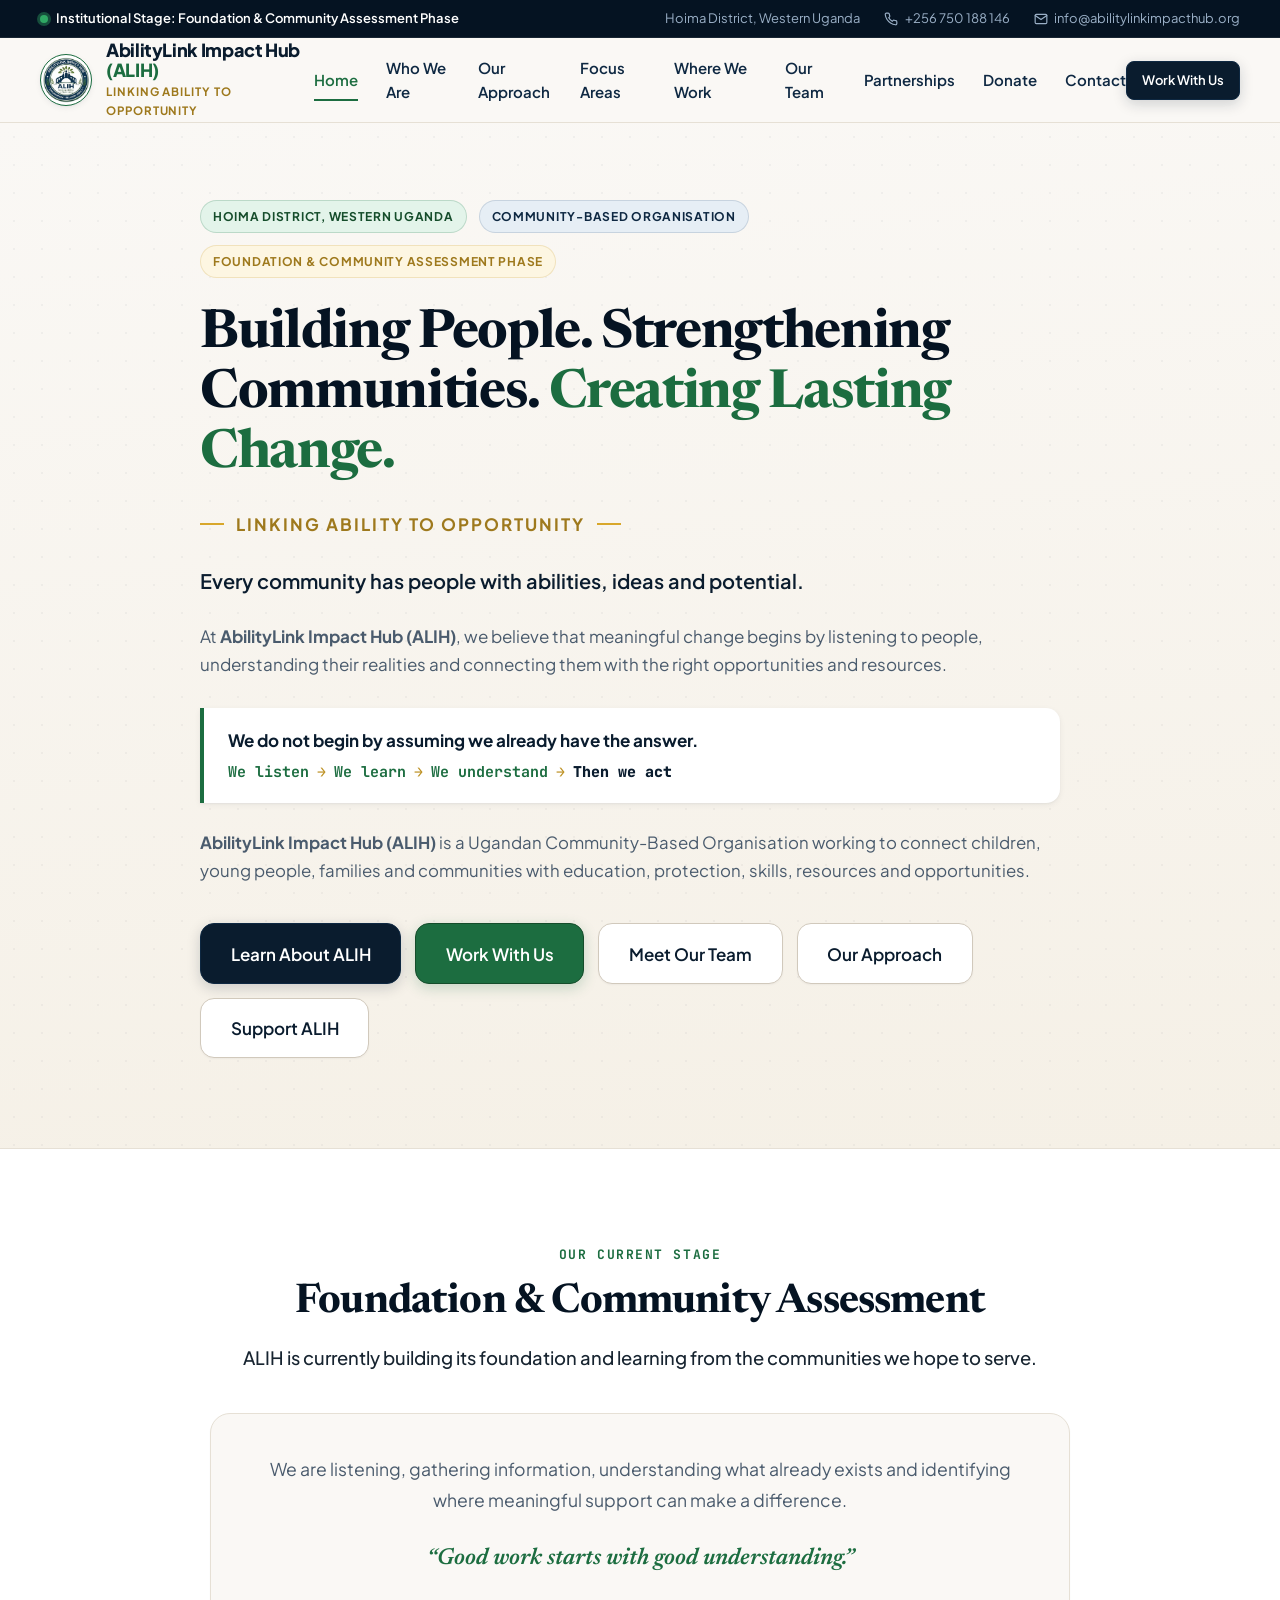
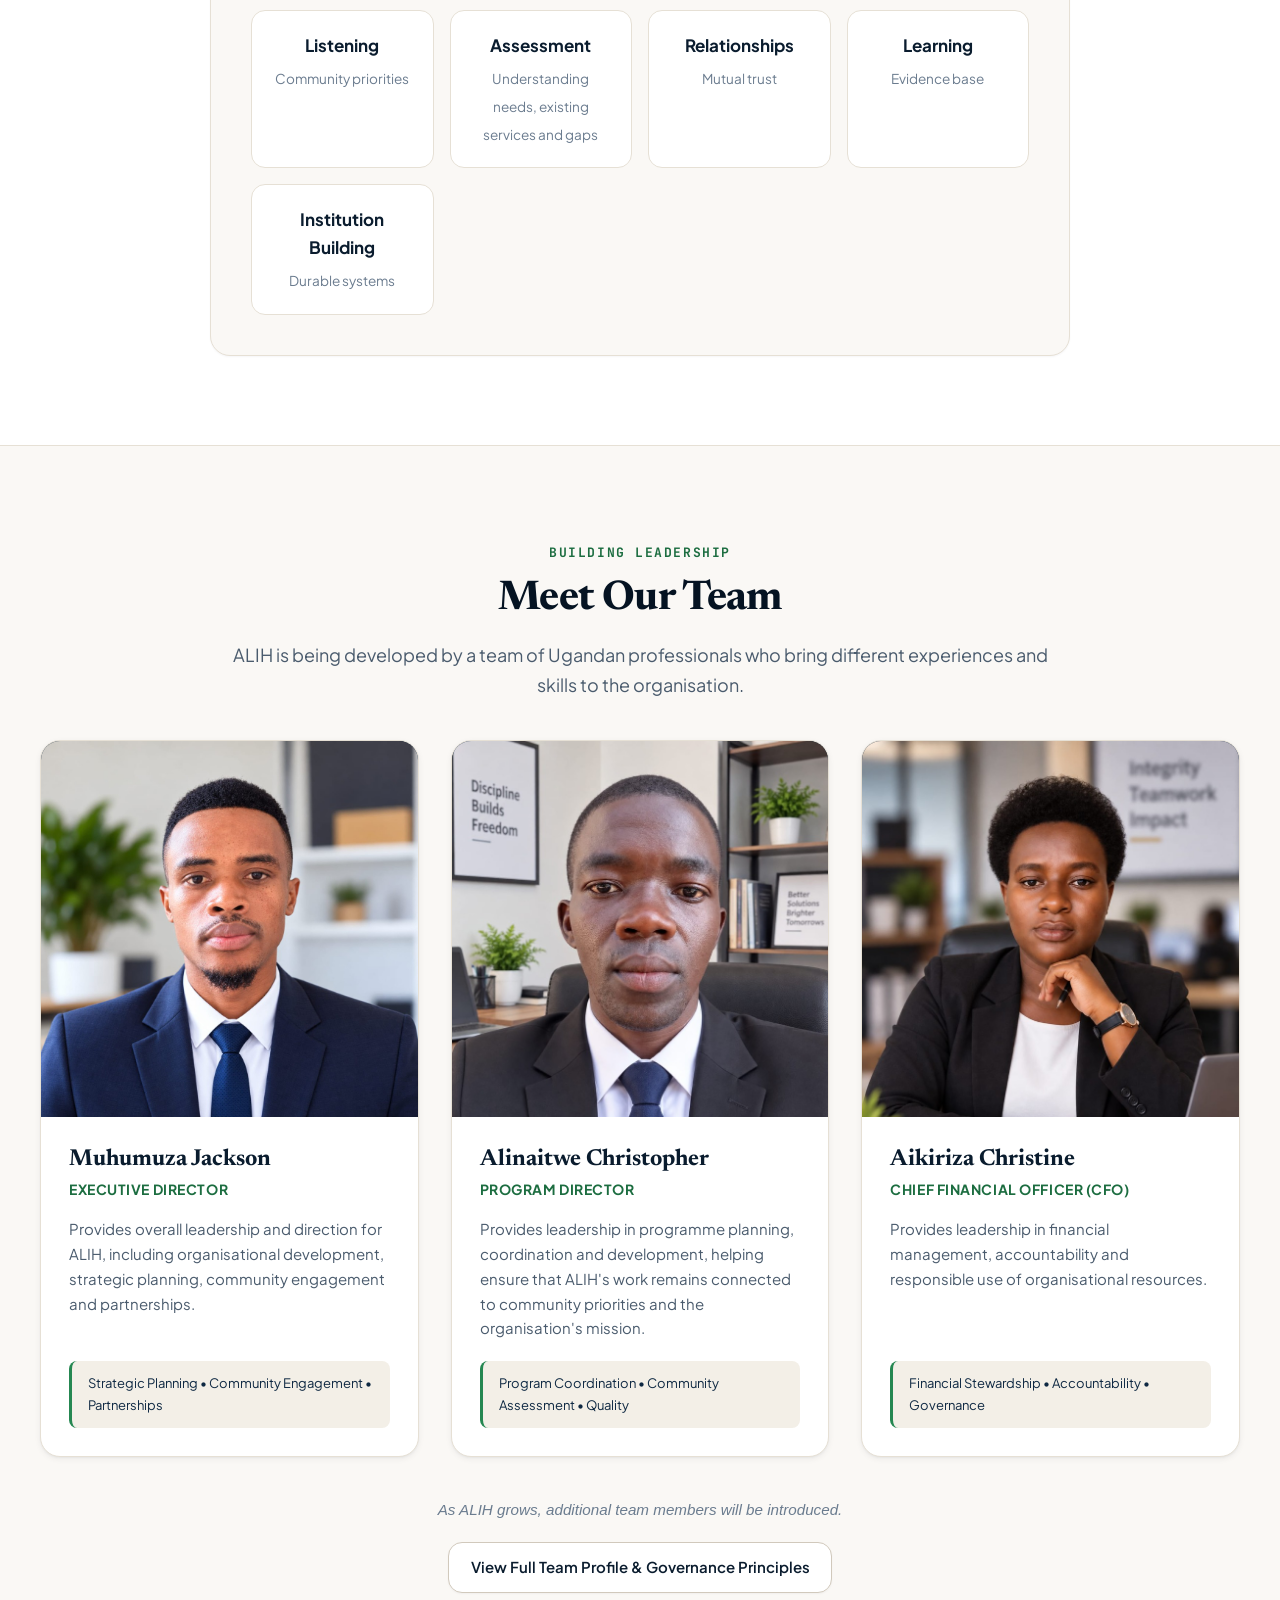
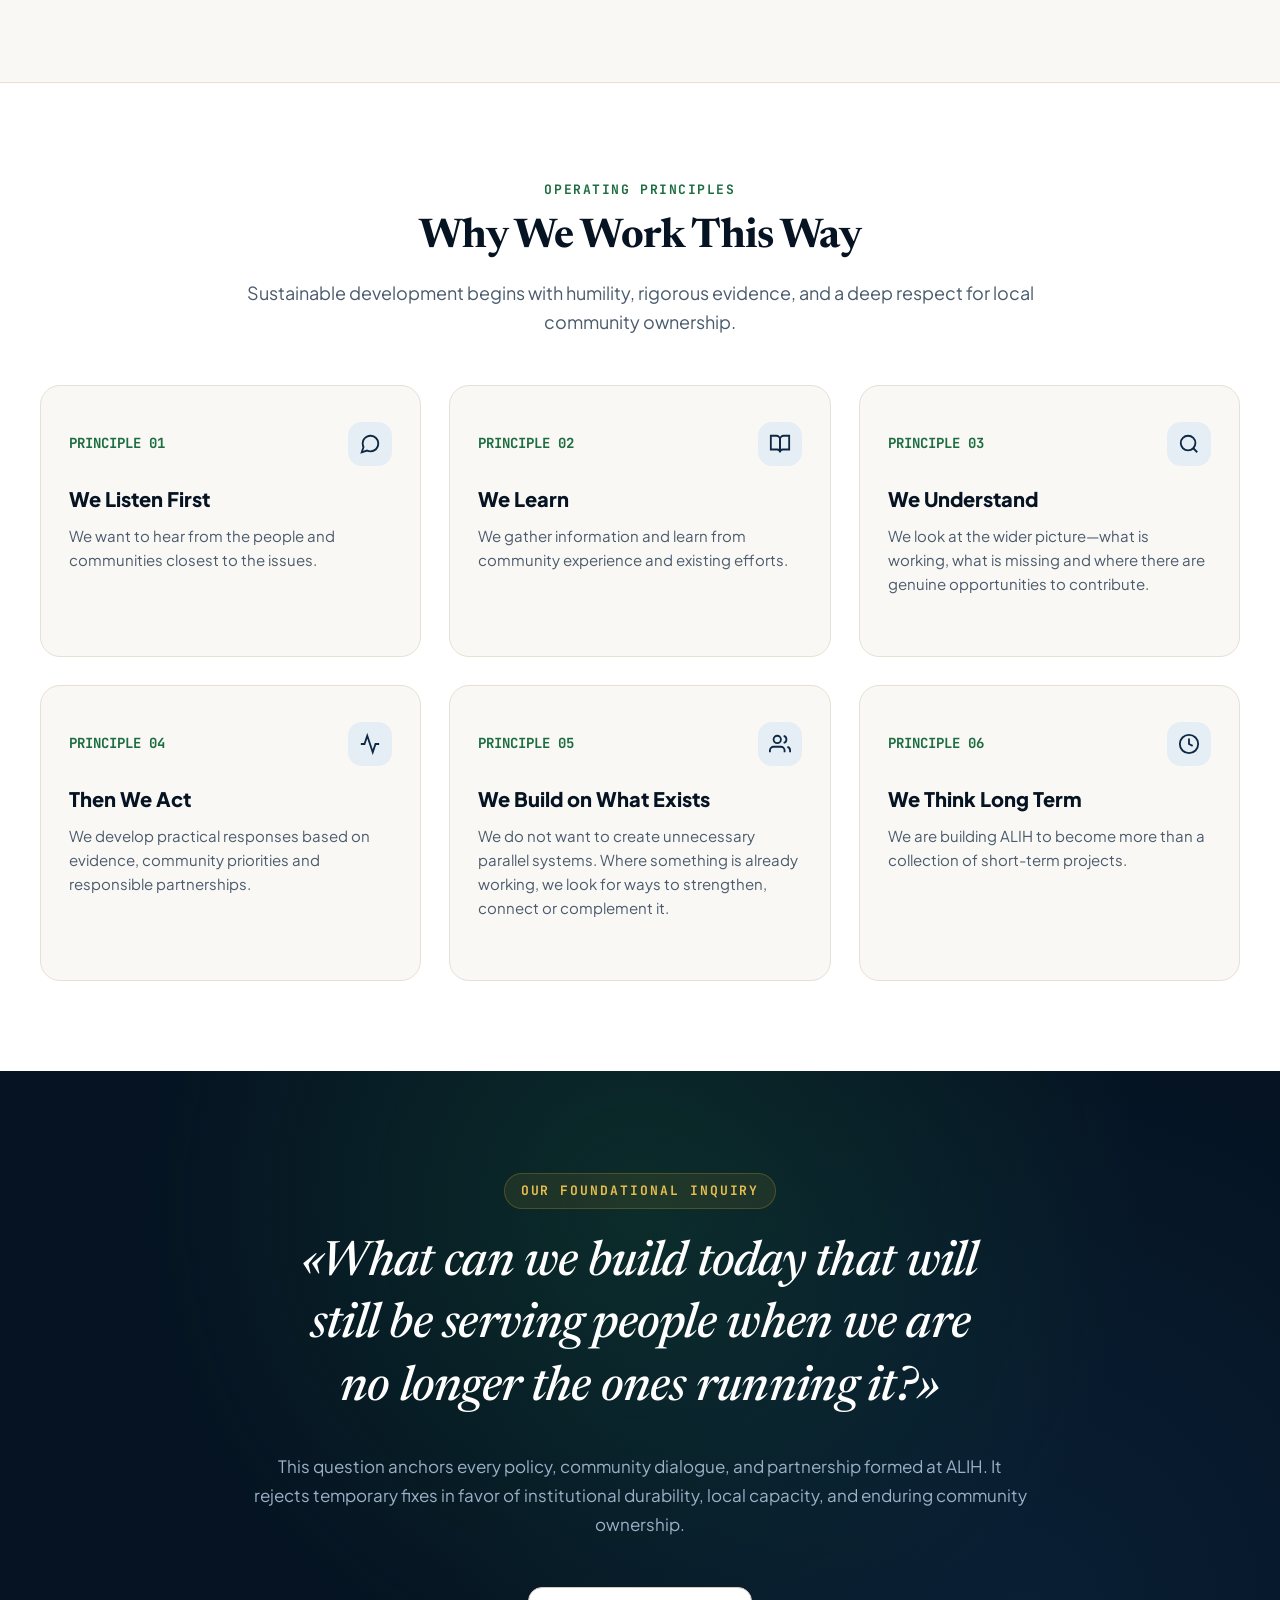
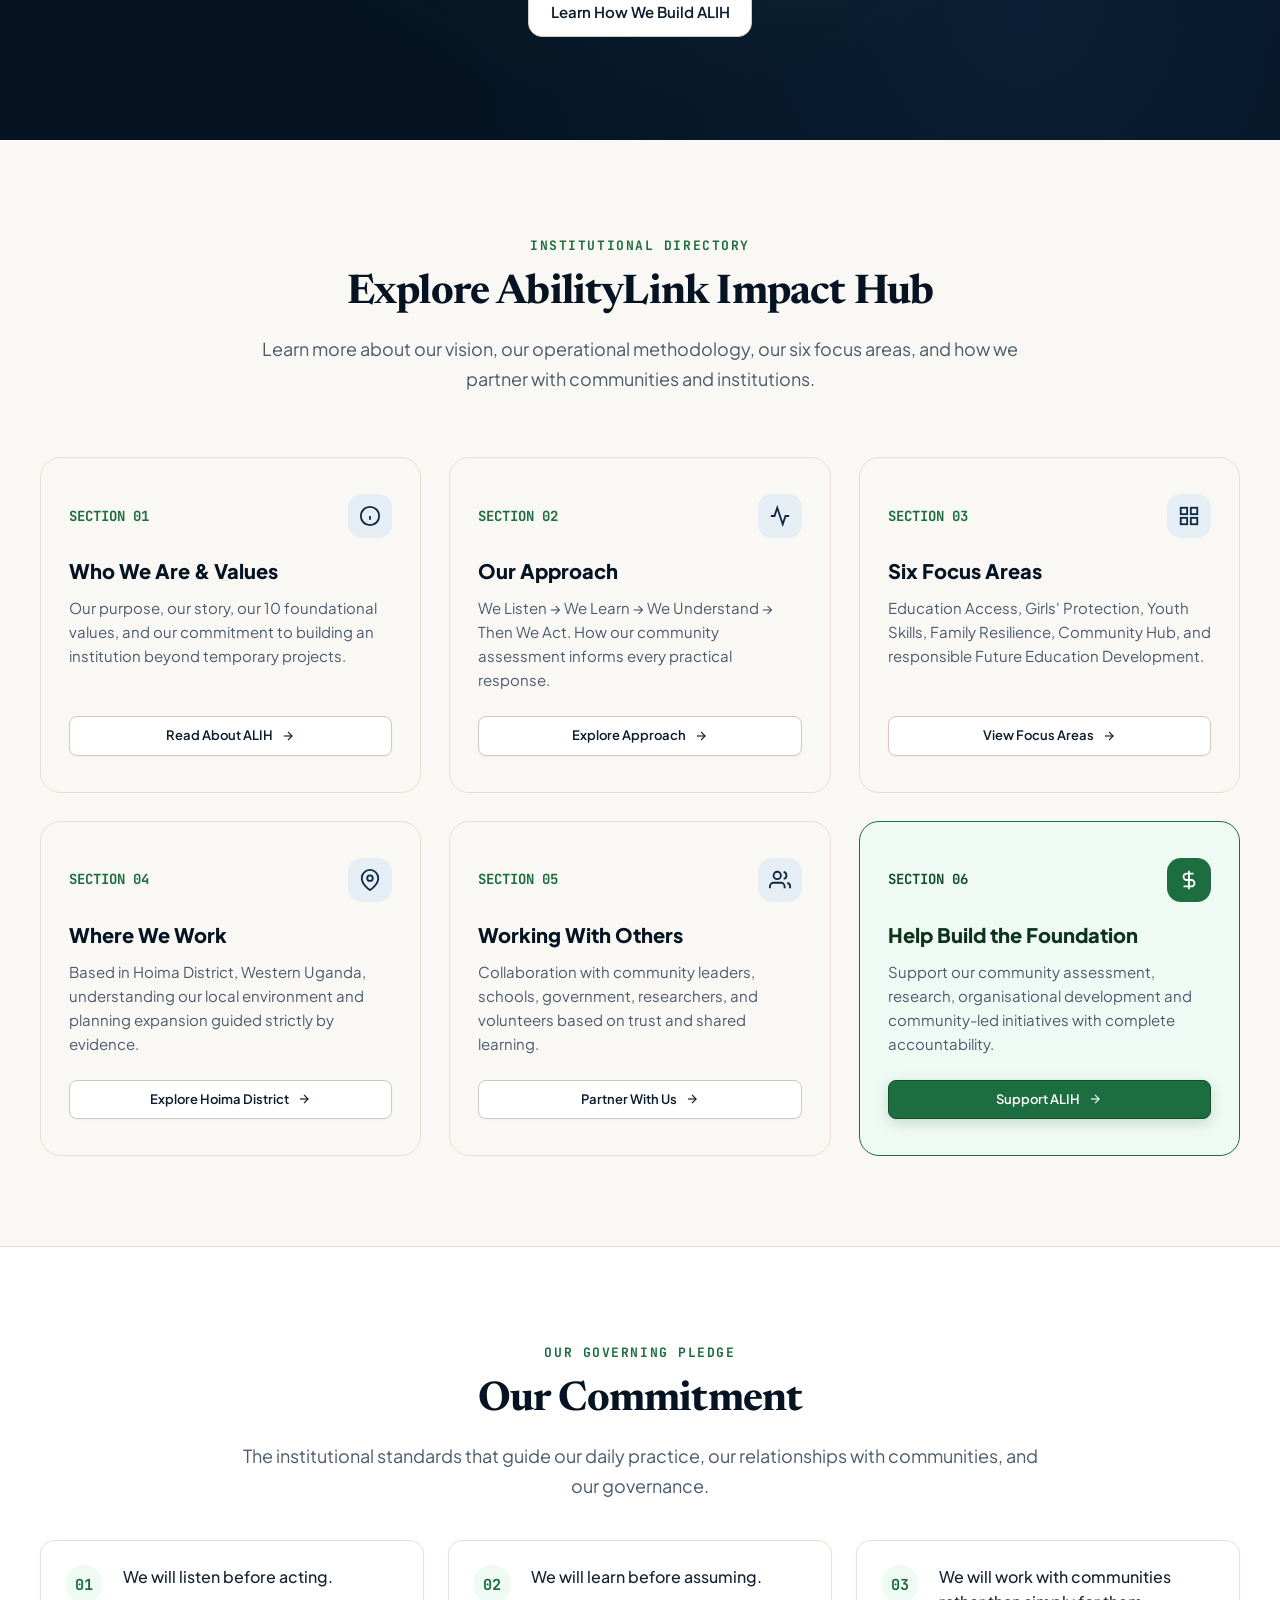
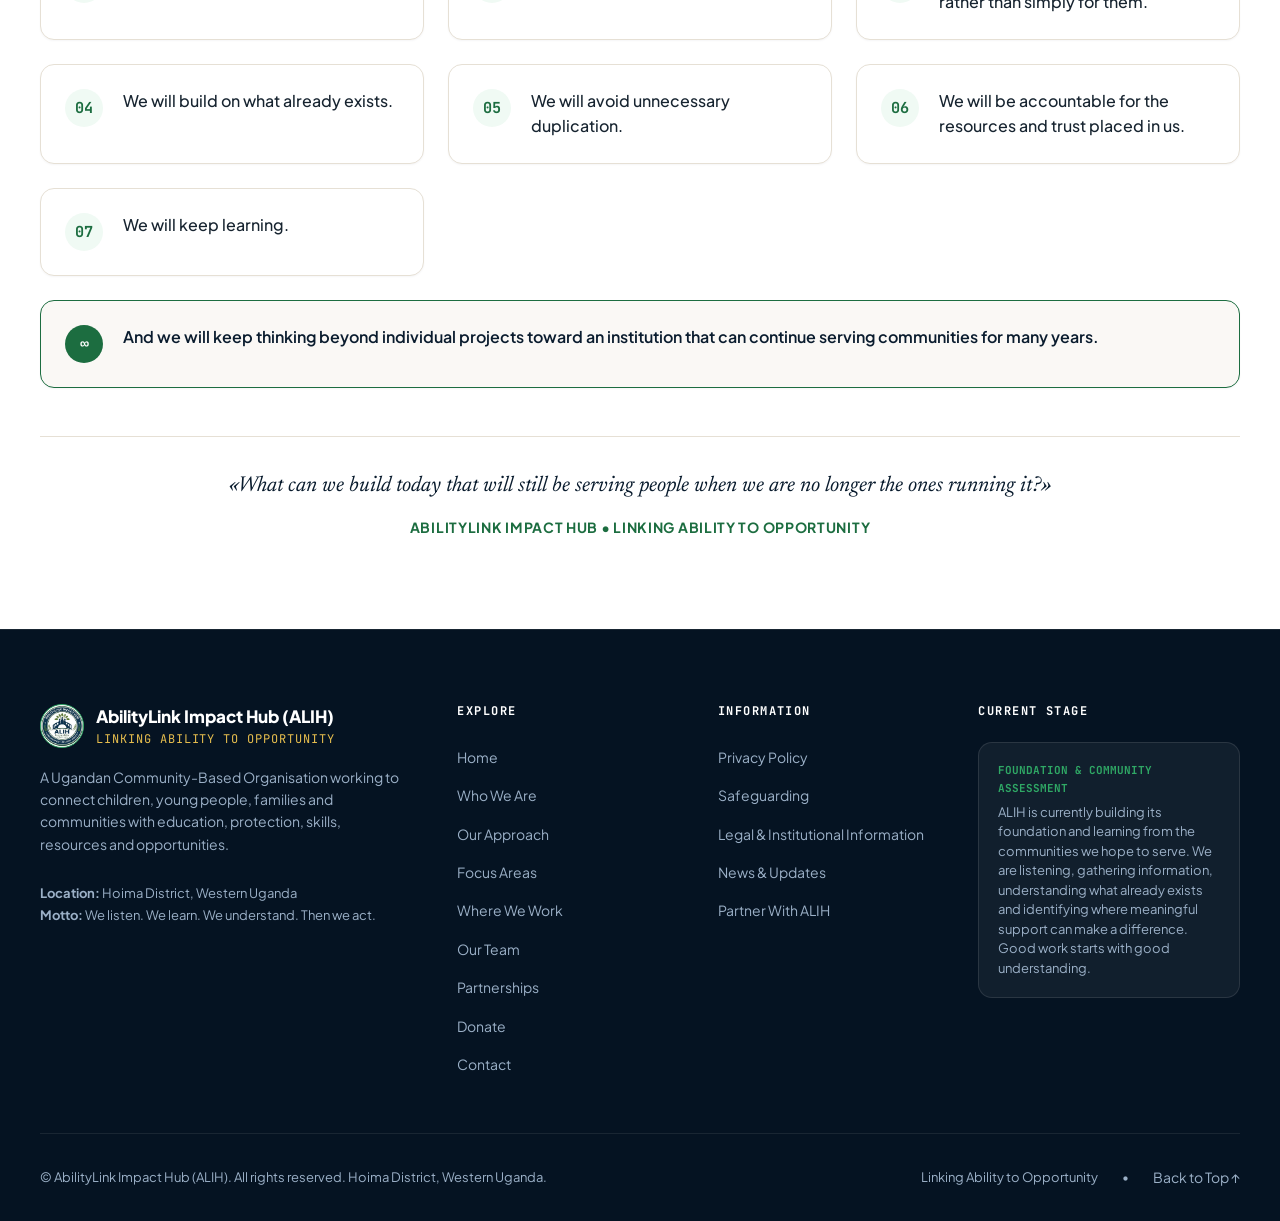
==== commit 6b77b273: "fix: update About copy, team titles, WhatsApp routing to +256750188146, and site polish" ====
--- a/index.html
+++ b/index.html
@@ -40,9 +40,9 @@
       </div>
       <div class="top-notice-details">
         <span>Hoima District, Western Uganda</span>
-        <a href="tel:+256779293036" class="top-contact-link" aria-label="Call ALIH Office">
+        <a href="https://wa.me/256750188146" class="top-contact-link" aria-label="Call ALIH Office">
           <svg width="14" height="14" viewBox="0 0 24 24" fill="none" stroke="currentColor" stroke-width="2" stroke-linecap="round" stroke-linejoin="round" aria-hidden="true"><path d="M22 16.92v3a2 2 0 0 1-2.18 2 19.79 19.79 0 0 1-8.63-3.07 19.5 19.5 0 0 1-6-6 19.79 19.79 0 0 1-3.07-8.67A2 2 0 0 1 4.11 2h3a2 2 0 0 1 2 1.72 12.84 12.84 0 0 0 .7 2.81 2 2 0 0 1-.45 2.11L8.09 9.91a16 16 0 0 0 6 6l1.27-1.27a2 2 0 0 1 2.11-.45 12.84 12.84 0 0 0 2.81.7A2 2 0 0 1 22 16.92z"></path></svg>
-          <span>+256 779 293 036</span>
+          <span>+256 750 188 146</span>
         </a>
         <a href="mailto:info@abilitylinkimpacthub.org" class="top-contact-link" aria-label="Email ALIH Secretariat">
           <svg width="14" height="14" viewBox="0 0 24 24" fill="none" stroke="currentColor" stroke-width="2" stroke-linecap="round" stroke-linejoin="round" aria-hidden="true"><path d="M4 4h16c1.1 0 2 .9 2 2v12c0 1.1-.9 2-2 2H4c-1.1 0-2-.9-2-2V6c0-1.1.9-2 2-2z"></path><polyline points="22,6 12,13 2,6"></polyline></svg>
@@ -178,7 +178,7 @@
       <div class="drawer-footer">
         <a href="partnerships.html" class="btn btn-emerald" style="width: 100%;">Work With Us</a>
         <div class="drawer-quick-contacts">
-          <a href="tel:+256779293036" class="drawer-contact-btn">
+          <a href="https://wa.me/256750188146" class="drawer-contact-btn">
             <svg width="15" height="15" viewBox="0 0 24 24" fill="none" stroke="currentColor" stroke-width="2" stroke-linecap="round" stroke-linejoin="round"><path d="M22 16.92v3a2 2 0 0 1-2.18 2 19.79 19.79 0 0 1-8.63-3.07 19.5 19.5 0 0 1-6-6 19.79 19.79 0 0 1-3.07-8.67A2 2 0 0 1 4.11 2h3a2 2 0 0 1 2 1.72 12.84 12.84 0 0 0 .7 2.81 2 2 0 0 1-.45 2.11L8.09 9.91a16 16 0 0 0 6 6l1.27-1.27a2 2 0 0 1 2.11-.45 12.84 12.84 0 0 0 2.81.7A2 2 0 0 1 22 16.92z"></path></svg>
             <span>Call</span>
           </a>
@@ -277,7 +277,7 @@
             </div>
             <div style="background: var(--bg-surface); padding: 1.25rem; border-radius: var(--radius-md); border: 1px solid var(--border-subtle); text-align: center;">
               <strong style="color: var(--color-navy-900); display: block; margin-bottom: 0.25rem;">Assessment</strong>
-              <span style="font-size: 0.85rem; color: var(--text-muted);">Ecosystem &amp; gaps</span>
+              <span style="font-size: 0.85rem; color: var(--text-muted);">Understanding needs, existing services and gaps</span>
             </div>
             <div style="background: var(--bg-surface); padding: 1.25rem; border-radius: var(--radius-md); border: 1px solid var(--border-subtle); text-align: center;">
               <strong style="color: var(--color-navy-900); display: block; margin-bottom: 0.25rem;">Relationships</strong>
@@ -300,10 +300,10 @@
     <section class="section" id="team-preview" style="background: var(--bg-primary); border-bottom: 1px solid var(--border-subtle);">
       <div class="container">
         <div class="section-header text-center" style="max-width: 820px; margin: 0 auto 2.5rem;">
-          <span class="section-eyebrow">Institutional Leadership</span>
+          <span class="section-eyebrow">Building Leadership</span>
           <h2 class="section-title">Meet Our Team</h2>
           <p class="section-subtitle">
-            ALIH is being developed by a team committed to responsible leadership, community engagement, learning and long-term institutional development.
+            ALIH is being developed by a team of Ugandan professionals who bring different experiences and skills to the organisation.
           </p>
         </div>
 
@@ -313,7 +313,6 @@
           <article class="team-card">
             <div class="team-image-wrap">
               <img src="assets/images/team/muhumuza-jackson.jpg" alt="Muhumuza Jackson, Executive Director of AbilityLink Impact Hub" width="400" height="400" loading="eager">
-              <div class="team-card-badge">Executive Leadership</div>
             </div>
             <div class="team-card-body">
               <h3 class="team-member-name">Muhumuza Jackson</h3>
@@ -331,7 +330,6 @@
           <article class="team-card">
             <div class="team-image-wrap">
               <img src="assets/images/team/alinaitwe-christopher.jpg" alt="Alinaitwe Christopher, Program Director of AbilityLink Impact Hub" width="400" height="400" loading="eager">
-              <div class="team-card-badge">Program Leadership</div>
             </div>
             <div class="team-card-body">
               <h3 class="team-member-name">Alinaitwe Christopher</h3>
@@ -349,7 +347,6 @@
           <article class="team-card">
             <div class="team-image-wrap">
               <img src="assets/images/team/aikiriza-christine.jpg" alt="Aikiriza Christine, Chief Financial Officer of AbilityLink Impact Hub" width="400" height="400" loading="eager">
-              <div class="team-card-badge">Financial Governance</div>
             </div>
             <div class="team-card-body">
               <h3 class="team-member-name">Aikiriza Christine</h3>
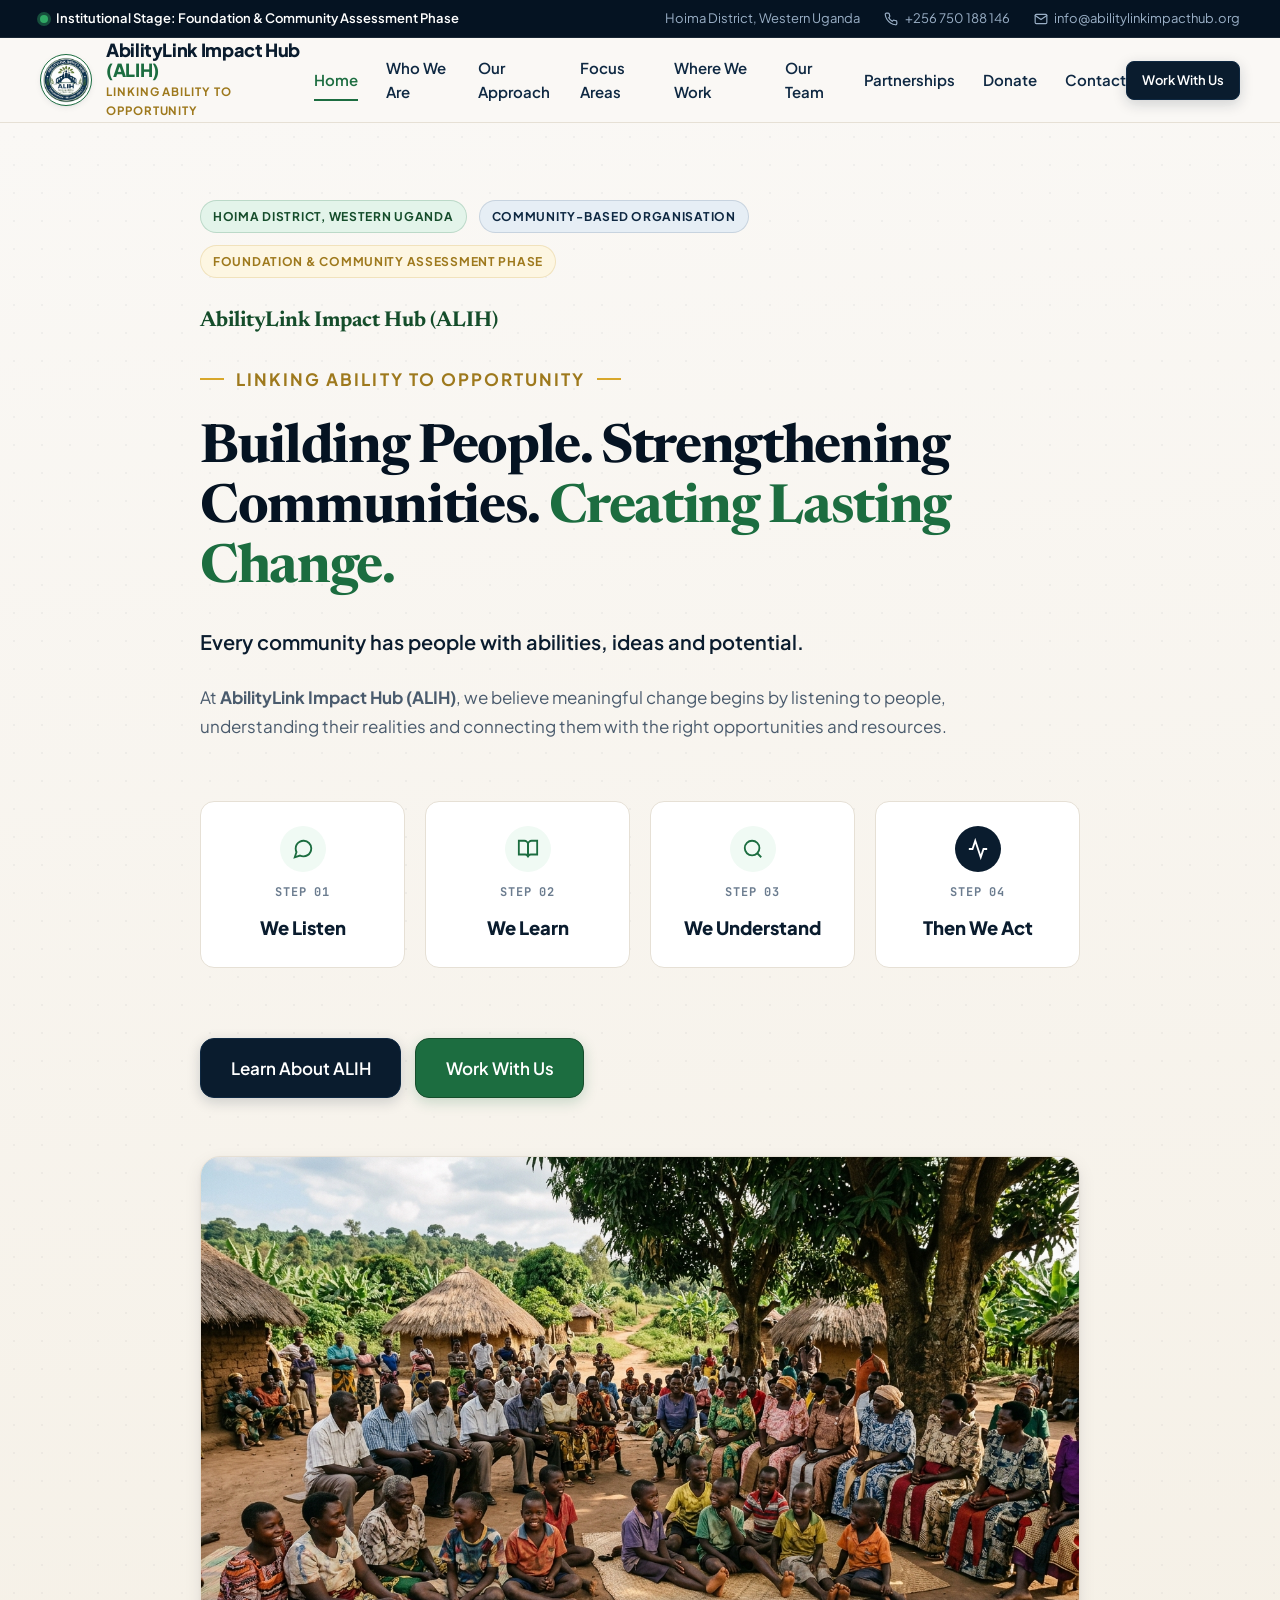
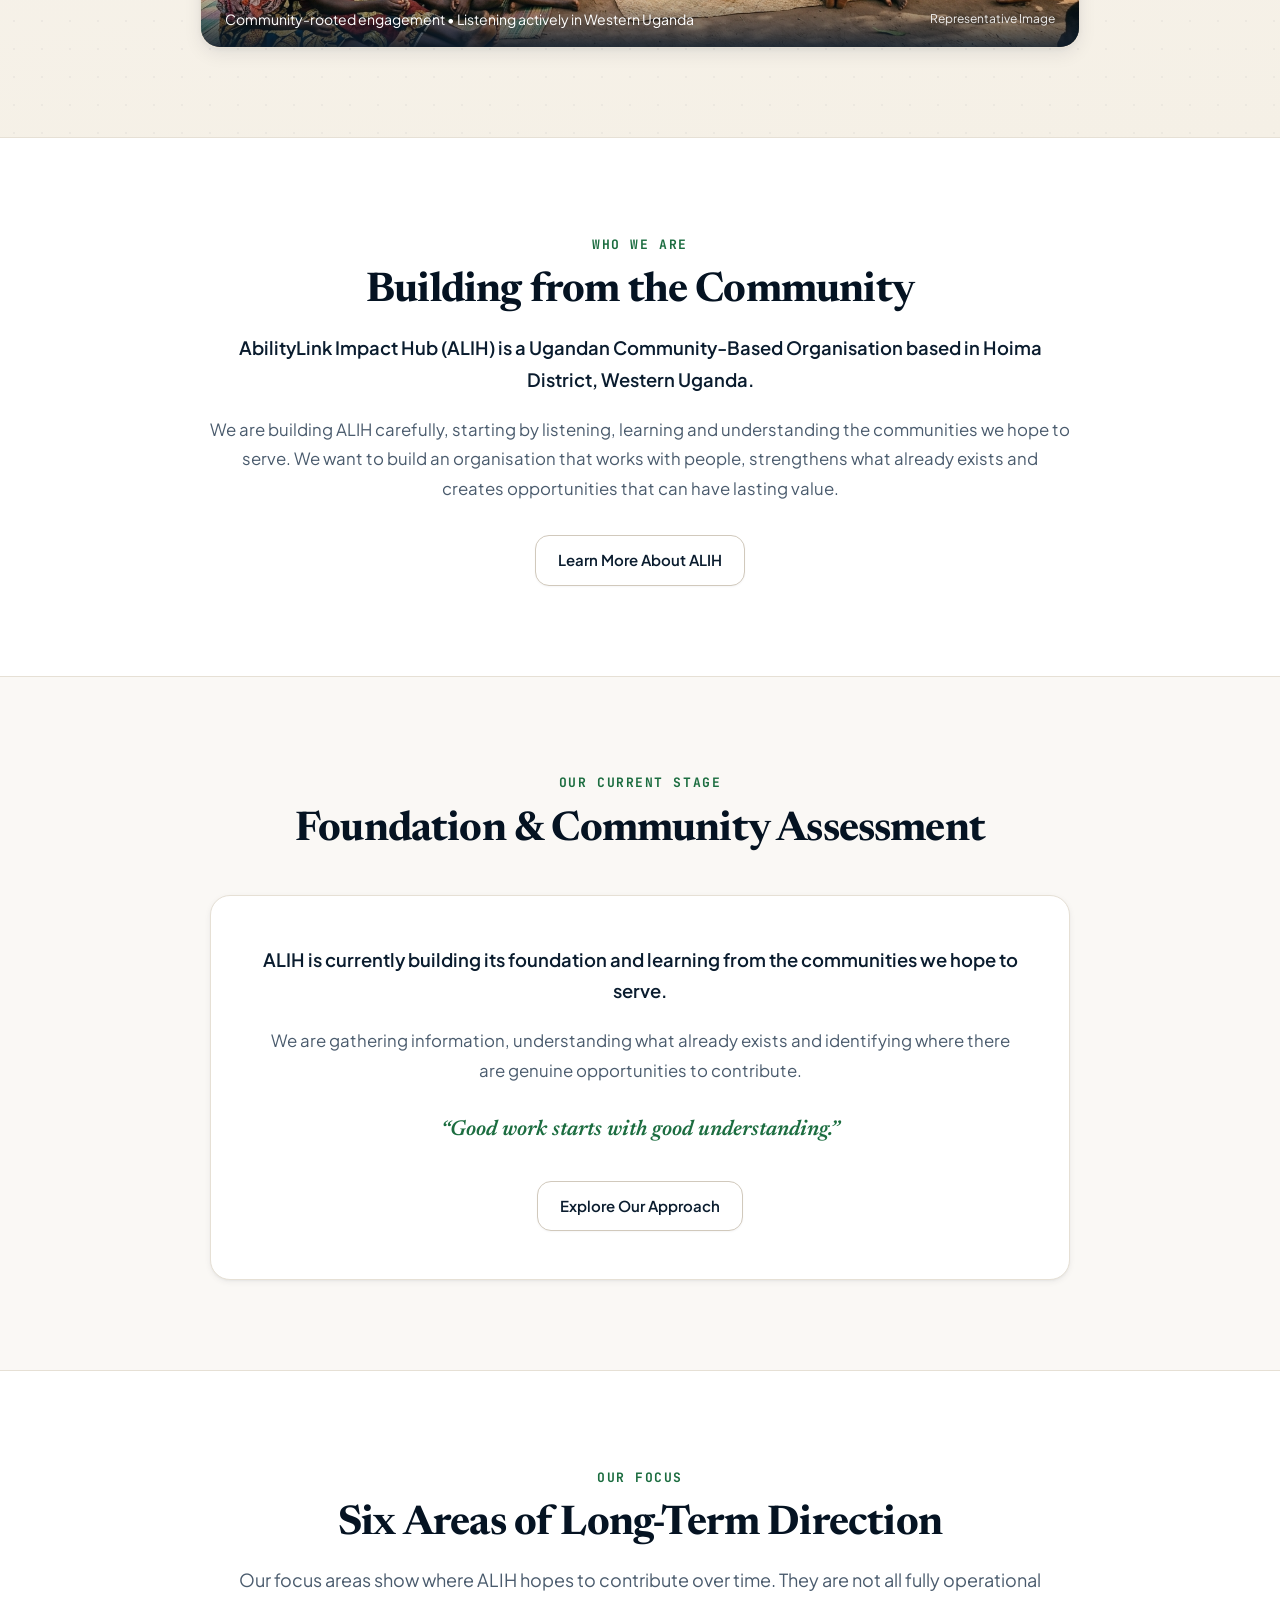
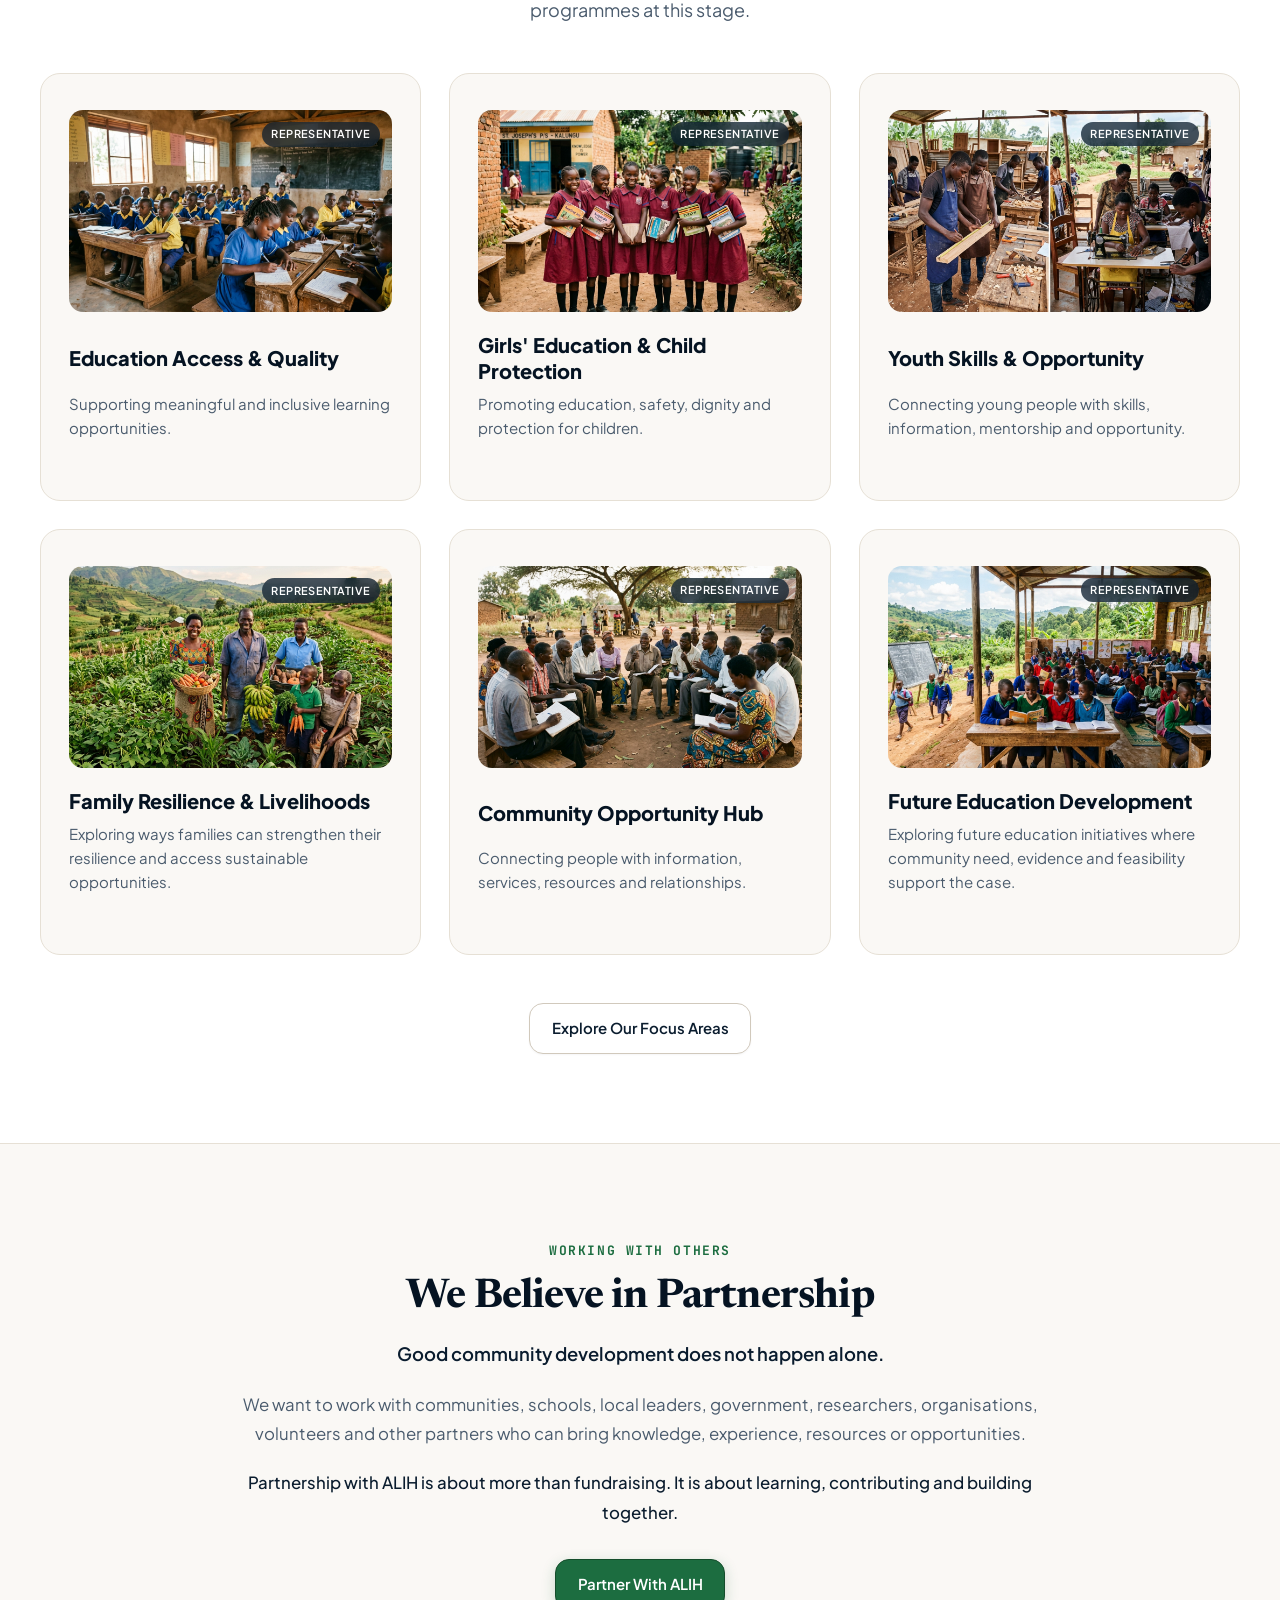
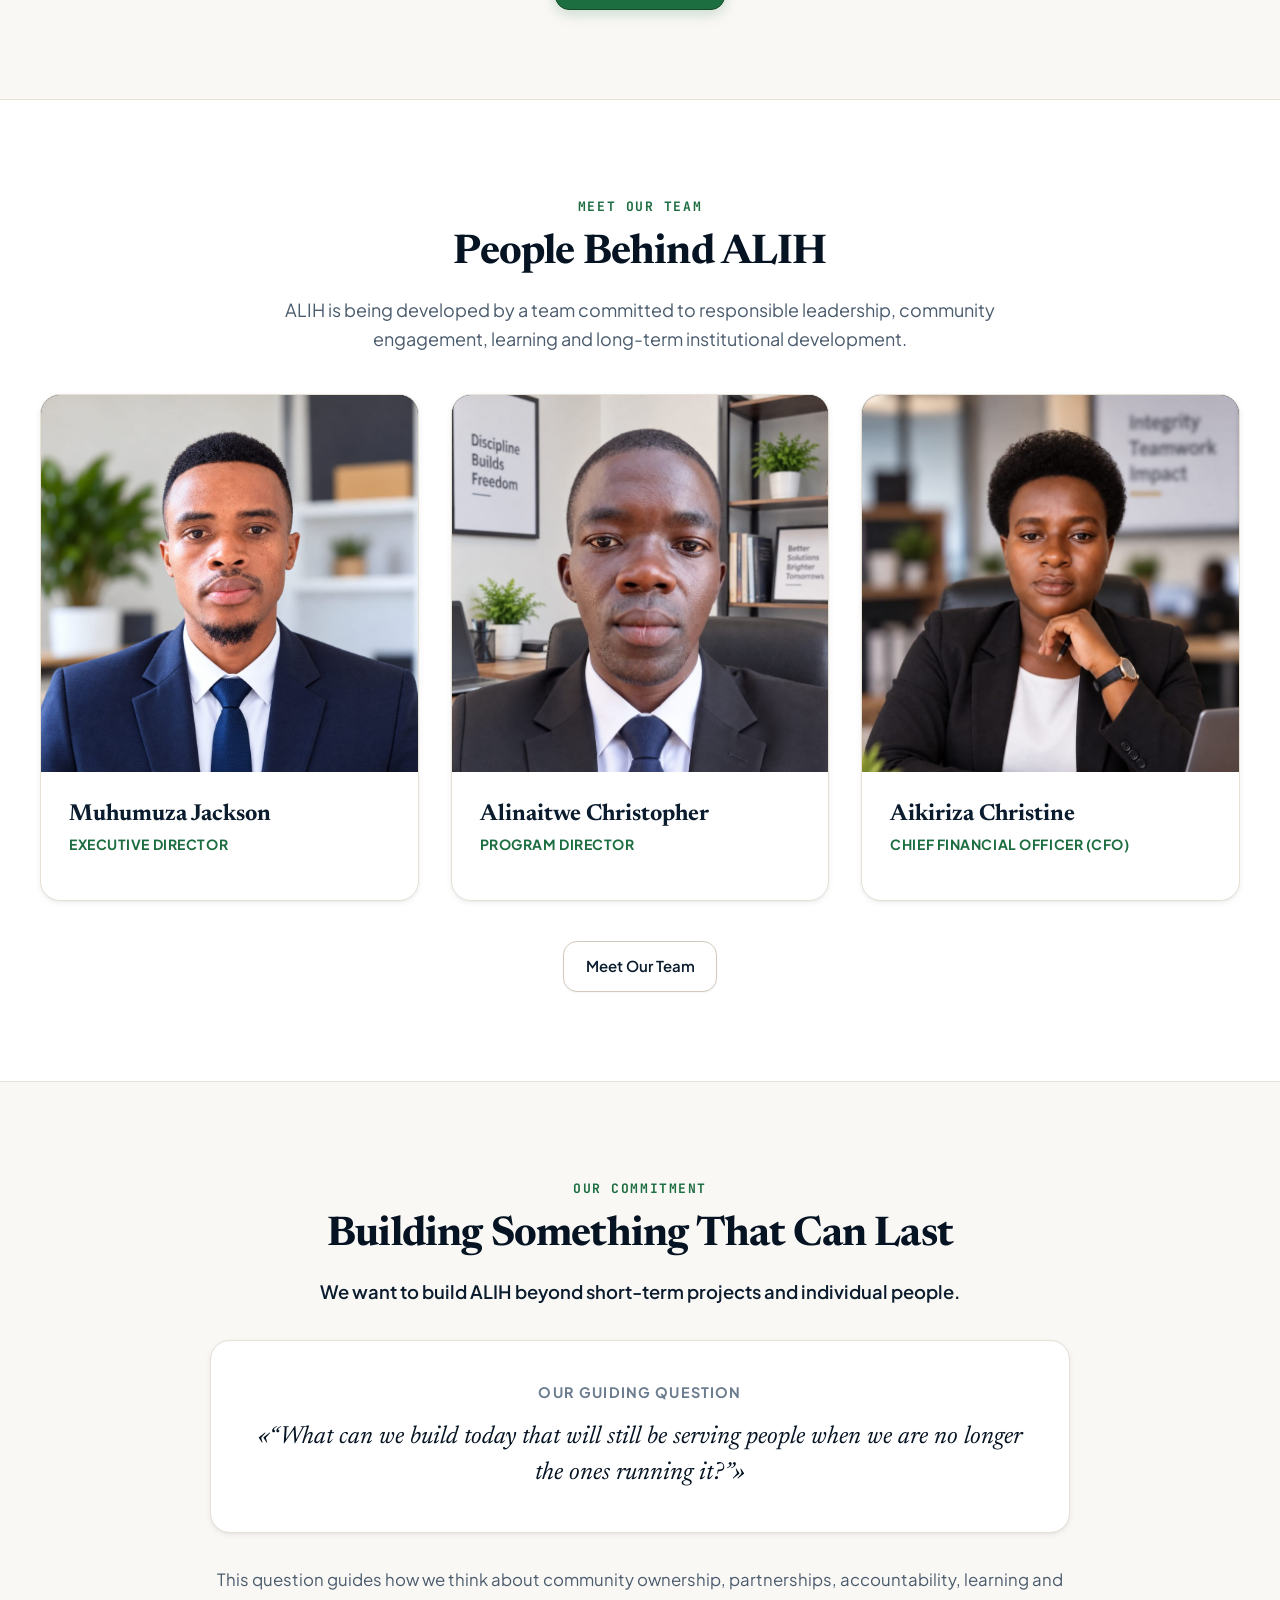
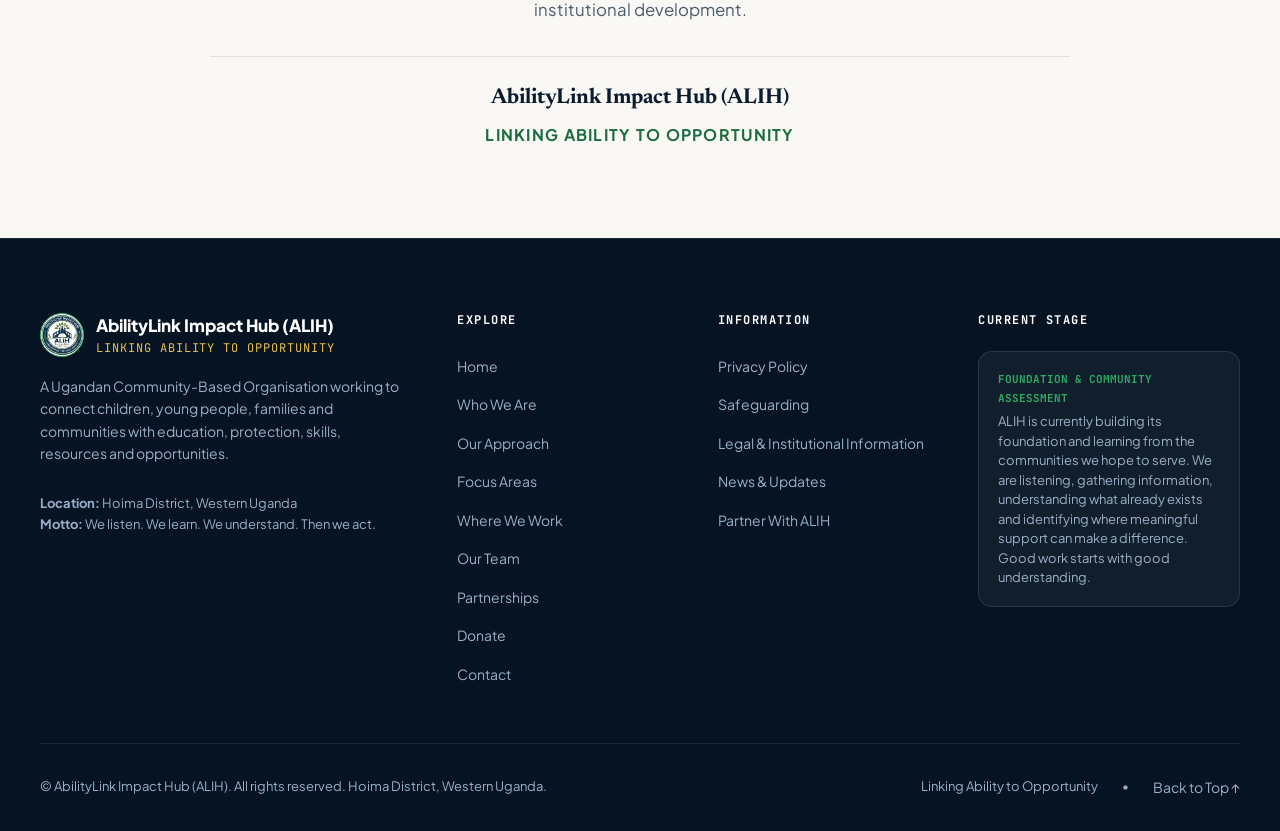
==== commit f21748da: "feat: add representative focus area photos and community-rooted home page" ====
--- a/index.html
+++ b/index.html
@@ -193,7 +193,7 @@
 
   <main id="main-content">
 
-    <!-- Hero Section -->
+    <!-- 1. Hero Section -->
     <section class="hero-section" id="home" aria-labelledby="hero-heading">
       <div class="hero-background-art" aria-hidden="true"></div>
       <div class="container hero-single-col">
@@ -203,107 +203,238 @@
           <span class="badge badge-gold">Foundation &amp; Community Assessment Phase</span>
         </div>
 
+        <div style="font-family: var(--font-serif); font-size: 1.35rem; color: var(--color-emerald-800); font-weight: 700;">
+          AbilityLink Impact Hub (ALIH)
+        </div>
+
+        <div class="hero-tagline-motto">
+          <span>Linking Ability to Opportunity</span>
+        </div>
+
         <h1 class="hero-title" id="hero-heading">
           Building People. Strengthening Communities. <span class="accent-highlight">Creating Lasting Change.</span>
         </h1>
 
-        <div class="hero-tagline-motto">
-          <span>Linking Ability to Opportunity</span>
-        </div>
-
-        <p class="hero-description" style="font-size: 1.25rem; font-weight: 600; color: var(--color-navy-900); max-width: 820px;">
+        <p class="hero-description" style="font-size: 1.25rem; font-weight: 600; color: var(--color-navy-900); max-width: 860px;">
           Every community has people with abilities, ideas and potential.
         </p>
 
         <p class="hero-description" style="max-width: 860px;">
-          At <strong>AbilityLink Impact Hub (ALIH)</strong>, we believe that meaningful change begins by listening to people, understanding their realities and connecting them with the right opportunities and resources.
+          At <strong>AbilityLink Impact Hub (ALIH)</strong>, we believe meaningful change begins by listening to people, understanding their realities and connecting them with the right opportunities and resources.
         </p>
 
-        <div class="hero-conviction-box" style="max-width: 860px;">
-          <p class="hero-conviction-lead">
-            We do not begin by assuming we already have the answer.
-          </p>
-          <div class="hero-conviction-sequence">
-            <span>We listen</span>
-            <span class="arrow">→</span>
-            <span>We learn</span>
-            <span class="arrow">→</span>
-            <span>We understand</span>
-            <span class="arrow">→</span>
-            <span style="color: var(--color-navy-900); font-weight: 800;">Then we act</span>
-          </div>
-        </div>
-
-        <p style="font-size: 1.05rem; color: var(--text-secondary); line-height: 1.7; max-width: 860px;">
-          <strong>AbilityLink Impact Hub (ALIH)</strong> is a Ugandan Community-Based Organisation working to connect children, young people, families and communities with education, protection, skills, resources and opportunities.
-        </p>
-
-        <!-- Primary Hero Actions as specified -->
+        <!-- 4-Step Approach Visual Banner -->
+        <div class="approach-steps-banner">
+          <div class="approach-step-card">
+            <div class="approach-step-icon">
+              <svg width="22" height="22" viewBox="0 0 24 24" fill="none" stroke="currentColor" stroke-width="2"><path d="M21 11.5a8.38 8.38 0 0 1-.9 3.8 8.5 8.5 0 0 1-7.6 4.7 8.38 8.38 0 0 1-3.8-.9L3 21l1.9-5.7a8.38 8.38 0 0 1-.9-3.8 8.5 8.5 0 0 1 4.7-7.6 8.38 8.38 0 0 1 3.8-.9h.5a8.48 8.48 0 0 1 8 8v.5z"></path></svg>
+            </div>
+            <span class="approach-step-label">Step 01</span>
+            <span class="approach-step-title">We Listen</span>
+          </div>
+          <div class="approach-step-card">
+            <div class="approach-step-icon">
+              <svg width="22" height="22" viewBox="0 0 24 24" fill="none" stroke="currentColor" stroke-width="2"><path d="M2 3h6a4 4 0 0 1 4 4v14a3 3 0 0 0-3-3H2z"></path><path d="M22 3h-6a4 4 0 0 0-4 4v14a3 3 0 0 1 3-3h7z"></path></svg>
+            </div>
+            <span class="approach-step-label">Step 02</span>
+            <span class="approach-step-title">We Learn</span>
+          </div>
+          <div class="approach-step-card">
+            <div class="approach-step-icon">
+              <svg width="22" height="22" viewBox="0 0 24 24" fill="none" stroke="currentColor" stroke-width="2"><circle cx="11" cy="11" r="8"></circle><line x1="21" y1="21" x2="16.65" y2="16.65"></line></svg>
+            </div>
+            <span class="approach-step-label">Step 03</span>
+            <span class="approach-step-title">We Understand</span>
+          </div>
+          <div class="approach-step-card step-act">
+            <div class="approach-step-icon">
+              <svg width="22" height="22" viewBox="0 0 24 24" fill="none" stroke="currentColor" stroke-width="2"><polyline points="22 12 18 12 15 21 9 3 6 12 2 12"></polyline></svg>
+            </div>
+            <span class="approach-step-label">Step 04</span>
+            <span class="approach-step-title">Then We Act</span>
+          </div>
+        </div>
+
         <div class="hero-buttons">
           <a href="about.html" class="btn btn-primary btn-lg">Learn About ALIH</a>
           <a href="partnerships.html" class="btn btn-emerald btn-lg">Work With Us</a>
-          <a href="#team-preview" class="btn btn-secondary btn-lg">Meet Our Team</a>
-          <a href="approach.html" class="btn btn-secondary btn-lg">Our Approach</a>
-          <a href="donate.html" class="btn btn-secondary btn-lg">Support ALIH</a>
-        </div>
+        </div>
+
+        <!-- Wide Natural Community Photo -->
+        <div class="hero-community-wrap">
+          <img src="assets/images/community-hero.jpg" alt="Natural community gathering in Western Uganda" class="hero-community-img" width="1280" height="720" loading="eager">
+          <div class="hero-community-caption">
+            <span>Community-rooted engagement &bull; Listening actively in Western Uganda</span>
+            <span style="font-size: 0.75rem; opacity: 0.9;">Representative Image</span>
+          </div>
+        </div>
+
       </div>
     </section>
 
-    <!-- Our Current Stage Section -->
+    <!-- 2. Who We Are Section -->
     <section class="section" style="background: var(--bg-surface); border-bottom: 1px solid var(--border-subtle);">
+      <div class="container">
+        <div style="max-width: 860px; margin: 0 auto; text-align: center;">
+          <span class="section-eyebrow">Who We Are</span>
+          <h2 class="section-title">Building from the Community</h2>
+          <p style="font-size: 1.15rem; color: var(--color-navy-900); font-weight: 600; line-height: 1.7; margin-bottom: 1.25rem;">
+            AbilityLink Impact Hub (ALIH) is a Ugandan Community-Based Organisation based in Hoima District, Western Uganda.
+          </p>
+          <p style="font-size: 1.05rem; color: var(--text-secondary); line-height: 1.75; margin-bottom: 2rem;">
+            We are building ALIH carefully, starting by listening, learning and understanding the communities we hope to serve. We want to build an organisation that works with people, strengthens what already exists and creates opportunities that can have lasting value.
+          </p>
+          <a href="about.html" class="btn btn-secondary">Learn More About ALIH</a>
+        </div>
+      </div>
+    </section>
+
+    <!-- 3. Our Current Stage Section -->
+    <section class="section" style="background: var(--bg-primary); border-bottom: 1px solid var(--border-subtle);">
       <div class="container">
         <div class="section-header text-center" style="max-width: 820px; margin: 0 auto 2.5rem;">
           <span class="section-eyebrow">Our Current Stage</span>
           <h2 class="section-title">Foundation &amp; Community Assessment</h2>
-          <p class="section-subtitle" style="font-size: 1.15rem; color: var(--text-primary); font-weight: 500;">
+        </div>
+
+        <div style="max-width: 860px; margin: 0 auto; background: var(--bg-surface); padding: 3rem; border-radius: var(--radius-lg); border: 1px solid var(--border-subtle); box-shadow: var(--shadow-sm); text-align: center;">
+          <p style="font-size: 1.15rem; color: var(--color-navy-900); font-weight: 600; line-height: 1.7; margin-bottom: 1.25rem;">
             ALIH is currently building its foundation and learning from the communities we hope to serve.
           </p>
-        </div>
-
-        <div style="max-width: 860px; margin: 0 auto; background: var(--bg-primary); padding: 2.5rem; border-radius: var(--radius-lg); border: 1px solid var(--border-subtle); box-shadow: var(--shadow-xs);">
-          <p style="font-size: 1.1rem; color: var(--text-secondary); line-height: 1.75; margin-bottom: 1.5rem; text-align: center;">
-            We are listening, gathering information, understanding what already exists and identifying where meaningful support can make a difference.
-          </p>
-          <div style="text-align: center; margin-top: 1rem;">
-            <span style="font-family: var(--font-serif); font-size: 1.45rem; color: var(--color-emerald-700); font-style: italic; font-weight: 600;">
+          <p style="font-size: 1.05rem; color: var(--text-secondary); line-height: 1.75; margin-bottom: 1.75rem;">
+            We are gathering information, understanding what already exists and identifying where there are genuine opportunities to contribute.
+          </p>
+          <div style="margin-bottom: 2rem;">
+            <span style="font-family: var(--font-serif); font-size: 1.35rem; color: var(--color-emerald-700); font-style: italic; font-weight: 600;">
               “Good work starts with good understanding.”
             </span>
           </div>
-
-          <div style="display: grid; grid-template-columns: repeat(auto-fit, minmax(180px, 1fr)); gap: 1rem; margin-top: 2rem;">
-            <div style="background: var(--bg-surface); padding: 1.25rem; border-radius: var(--radius-md); border: 1px solid var(--border-subtle); text-align: center;">
-              <strong style="color: var(--color-navy-900); display: block; margin-bottom: 0.25rem;">Listening</strong>
-              <span style="font-size: 0.85rem; color: var(--text-muted);">Community priorities</span>
-            </div>
-            <div style="background: var(--bg-surface); padding: 1.25rem; border-radius: var(--radius-md); border: 1px solid var(--border-subtle); text-align: center;">
-              <strong style="color: var(--color-navy-900); display: block; margin-bottom: 0.25rem;">Assessment</strong>
-              <span style="font-size: 0.85rem; color: var(--text-muted);">Understanding needs, existing services and gaps</span>
-            </div>
-            <div style="background: var(--bg-surface); padding: 1.25rem; border-radius: var(--radius-md); border: 1px solid var(--border-subtle); text-align: center;">
-              <strong style="color: var(--color-navy-900); display: block; margin-bottom: 0.25rem;">Relationships</strong>
-              <span style="font-size: 0.85rem; color: var(--text-muted);">Mutual trust</span>
-            </div>
-            <div style="background: var(--bg-surface); padding: 1.25rem; border-radius: var(--radius-md); border: 1px solid var(--border-subtle); text-align: center;">
-              <strong style="color: var(--color-navy-900); display: block; margin-bottom: 0.25rem;">Learning</strong>
-              <span style="font-size: 0.85rem; color: var(--text-muted);">Evidence base</span>
-            </div>
-            <div style="background: var(--bg-surface); padding: 1.25rem; border-radius: var(--radius-md); border: 1px solid var(--border-subtle); text-align: center;">
-              <strong style="color: var(--color-navy-900); display: block; margin-bottom: 0.25rem;">Institution Building</strong>
-              <span style="font-size: 0.85rem; color: var(--text-muted);">Durable systems</span>
-            </div>
-          </div>
+          <a href="approach.html" class="btn btn-secondary">Explore Our Approach</a>
         </div>
       </div>
     </section>
 
-    <!-- Meet Our Team Section (Prominently Featured on Home Page) -->
-    <section class="section" id="team-preview" style="background: var(--bg-primary); border-bottom: 1px solid var(--border-subtle);">
+    <!-- 4. Our Focus Section -->
+    <section class="section" style="background: var(--bg-surface); border-bottom: 1px solid var(--border-subtle);">
+      <div class="container">
+        <div class="section-header text-center" style="max-width: 820px; margin: 0 auto 3rem;">
+          <span class="section-eyebrow">Our Focus</span>
+          <h2 class="section-title">Six Areas of Long-Term Direction</h2>
+          <p class="section-subtitle">
+            Our focus areas show where ALIH hopes to contribute over time. They are not all fully operational programmes at this stage.
+          </p>
+        </div>
+
+        <div class="strategic-grid" style="grid-template-columns: repeat(auto-fit, minmax(320px, 1fr));">
+          
+          <!-- Focus Area 1 -->
+          <article class="strategic-card">
+            <div class="focus-card-image-wrap">
+              <img src="assets/images/focus/education-access.jpg" alt="Education Access &amp; Quality representative photo" class="focus-card-img" width="600" height="375" loading="lazy">
+              <span class="focus-rep-badge">Representative</span>
+            </div>
+            <h3 class="strategic-title" style="font-size: 1.25rem; margin-bottom: 0.5rem;">Education Access &amp; Quality</h3>
+            <p class="strategic-desc">
+              Supporting meaningful and inclusive learning opportunities.
+            </p>
+          </article>
+
+          <!-- Focus Area 2 -->
+          <article class="strategic-card">
+            <div class="focus-card-image-wrap">
+              <img src="assets/images/focus/girls-protection.jpg" alt="Girls' Education &amp; Child Protection representative photo" class="focus-card-img" width="600" height="375" loading="lazy">
+              <span class="focus-rep-badge">Representative</span>
+            </div>
+            <h3 class="strategic-title" style="font-size: 1.25rem; margin-bottom: 0.5rem;">Girls' Education &amp; Child Protection</h3>
+            <p class="strategic-desc">
+              Promoting education, safety, dignity and protection for children.
+            </p>
+          </article>
+
+          <!-- Focus Area 3 -->
+          <article class="strategic-card">
+            <div class="focus-card-image-wrap">
+              <img src="assets/images/focus/youth-skills.jpg" alt="Youth Skills &amp; Opportunity representative photo" class="focus-card-img" width="600" height="375" loading="lazy">
+              <span class="focus-rep-badge">Representative</span>
+            </div>
+            <h3 class="strategic-title" style="font-size: 1.25rem; margin-bottom: 0.5rem;">Youth Skills &amp; Opportunity</h3>
+            <p class="strategic-desc">
+              Connecting young people with skills, information, mentorship and opportunity.
+            </p>
+          </article>
+
+          <!-- Focus Area 4 -->
+          <article class="strategic-card">
+            <div class="focus-card-image-wrap">
+              <img src="assets/images/focus/family-resilience.jpg" alt="Family Resilience &amp; Livelihoods representative photo" class="focus-card-img" width="600" height="375" loading="lazy">
+              <span class="focus-rep-badge">Representative</span>
+            </div>
+            <h3 class="strategic-title" style="font-size: 1.25rem; margin-bottom: 0.5rem;">Family Resilience &amp; Livelihoods</h3>
+            <p class="strategic-desc">
+              Exploring ways families can strengthen their resilience and access sustainable opportunities.
+            </p>
+          </article>
+
+          <!-- Focus Area 5 -->
+          <article class="strategic-card">
+            <div class="focus-card-image-wrap">
+              <img src="assets/images/focus/community-hub.jpg" alt="Community Opportunity Hub representative photo" class="focus-card-img" width="600" height="375" loading="lazy">
+              <span class="focus-rep-badge">Representative</span>
+            </div>
+            <h3 class="strategic-title" style="font-size: 1.25rem; margin-bottom: 0.5rem;">Community Opportunity Hub</h3>
+            <p class="strategic-desc">
+              Connecting people with information, services, resources and relationships.
+            </p>
+          </article>
+
+          <!-- Focus Area 6 -->
+          <article class="strategic-card">
+            <div class="focus-card-image-wrap">
+              <img src="assets/images/focus/future-education.jpg" alt="Future Education Development representative photo" class="focus-card-img" width="600" height="375" loading="lazy">
+              <span class="focus-rep-badge">Representative</span>
+            </div>
+            <h3 class="strategic-title" style="font-size: 1.25rem; margin-bottom: 0.5rem;">Future Education Development</h3>
+            <p class="strategic-desc">
+              Exploring future education initiatives where community need, evidence and feasibility support the case.
+            </p>
+          </article>
+
+        </div>
+
+        <div style="text-align: center; margin-top: 3rem;">
+          <a href="strategic-areas.html" class="btn btn-secondary">Explore Our Focus Areas</a>
+        </div>
+      </div>
+    </section>
+
+    <!-- 5. Working With Others Section -->
+    <section class="section" style="background: var(--bg-primary); border-bottom: 1px solid var(--border-subtle);">
+      <div class="container">
+        <div style="max-width: 860px; margin: 0 auto; text-align: center;">
+          <span class="section-eyebrow">Working With Others</span>
+          <h2 class="section-title">We Believe in Partnership</h2>
+          <p style="font-size: 1.15rem; color: var(--color-navy-900); font-weight: 600; line-height: 1.7; margin-bottom: 1.25rem;">
+            Good community development does not happen alone.
+          </p>
+          <p style="font-size: 1.05rem; color: var(--text-secondary); line-height: 1.75; margin-bottom: 1.25rem;">
+            We want to work with communities, schools, local leaders, government, researchers, organisations, volunteers and other partners who can bring knowledge, experience, resources or opportunities.
+          </p>
+          <p style="font-size: 1.05rem; color: var(--color-navy-900); font-weight: 500; line-height: 1.75; margin-bottom: 2rem;">
+            Partnership with ALIH is about more than fundraising. It is about learning, contributing and building together.
+          </p>
+          <a href="partnerships.html" class="btn btn-emerald">Partner With ALIH</a>
+        </div>
+      </div>
+    </section>
+
+    <!-- 6. Meet Our Team Section -->
+    <section class="section" id="team-preview" style="background: var(--bg-surface); border-bottom: 1px solid var(--border-subtle);">
       <div class="container">
         <div class="section-header text-center" style="max-width: 820px; margin: 0 auto 2.5rem;">
-          <span class="section-eyebrow">Building Leadership</span>
-          <h2 class="section-title">Meet Our Team</h2>
+          <span class="section-eyebrow">Meet Our Team</span>
+          <h2 class="section-title">People Behind ALIH</h2>
           <p class="section-subtitle">
-            ALIH is being developed by a team of Ugandan professionals who bring different experiences and skills to the organisation.
+            ALIH is being developed by a team committed to responsible leadership, community engagement, learning and long-term institutional development.
           </p>
         </div>
 
@@ -312,399 +443,76 @@
           <!-- Team Member 1: Jackson -->
           <article class="team-card">
             <div class="team-image-wrap">
-              <img src="assets/images/team/muhumuza-jackson.jpg" alt="Muhumuza Jackson, Executive Director of AbilityLink Impact Hub" width="400" height="400" loading="eager">
+              <img src="assets/images/team/muhumuza-jackson.jpg" alt="Muhumuza Jackson, Executive Director" width="400" height="400" loading="eager">
             </div>
             <div class="team-card-body">
               <h3 class="team-member-name">Muhumuza Jackson</h3>
               <div class="team-member-role">Executive Director</div>
-              <p class="team-member-bio">
-                Provides overall leadership and direction for ALIH, including organisational development, strategic planning, community engagement and partnerships.
-              </p>
-              <div class="team-member-focus">
-                Strategic Planning &bull; Community Engagement &bull; Partnerships
-              </div>
             </div>
           </article>
 
           <!-- Team Member 2: Christopher -->
           <article class="team-card">
             <div class="team-image-wrap">
-              <img src="assets/images/team/alinaitwe-christopher.jpg" alt="Alinaitwe Christopher, Program Director of AbilityLink Impact Hub" width="400" height="400" loading="eager">
+              <img src="assets/images/team/alinaitwe-christopher.jpg" alt="Alinaitwe Christopher, Program Director" width="400" height="400" loading="eager">
             </div>
             <div class="team-card-body">
               <h3 class="team-member-name">Alinaitwe Christopher</h3>
               <div class="team-member-role">Program Director</div>
-              <p class="team-member-bio">
-                Provides leadership in programme planning, coordination and development, helping ensure that ALIH's work remains connected to community priorities and the organisation's mission.
-              </p>
-              <div class="team-member-focus">
-                Program Coordination &bull; Community Assessment &bull; Quality
-              </div>
             </div>
           </article>
 
           <!-- Team Member 3: Christine -->
           <article class="team-card">
             <div class="team-image-wrap">
-              <img src="assets/images/team/aikiriza-christine.jpg" alt="Aikiriza Christine, Chief Financial Officer of AbilityLink Impact Hub" width="400" height="400" loading="eager">
+              <img src="assets/images/team/aikiriza-christine.jpg" alt="Aikiriza Christine, Chief Financial Officer" width="400" height="400" loading="eager">
             </div>
             <div class="team-card-body">
               <h3 class="team-member-name">Aikiriza Christine</h3>
               <div class="team-member-role">Chief Financial Officer (CFO)</div>
-              <p class="team-member-bio">
-                Provides leadership in financial management, accountability and responsible use of organisational resources.
-              </p>
-              <div class="team-member-focus">
-                Financial Stewardship &bull; Accountability &bull; Governance
-              </div>
             </div>
           </article>
 
         </div>
 
         <div style="text-align: center; margin-top: 2.5rem;">
-          <p style="font-size: 0.95rem; color: var(--text-muted); font-style: italic; margin-bottom: 1.25rem;">
-            As ALIH grows, additional team members will be introduced.
-          </p>
-          <a href="team.html" class="btn btn-secondary">View Full Team Profile &amp; Governance Principles</a>
+          <a href="team.html" class="btn btn-secondary">Meet Our Team</a>
         </div>
       </div>
     </section>
 
-    <!-- Why We Work This Way Section -->
-    <section class="section" style="background: var(--bg-surface);">
-      <div class="container">
-        <div class="section-header text-center" style="max-width: 800px; margin: 0 auto 3rem;">
-          <span class="section-eyebrow">Operating Principles</span>
-          <h2 class="section-title">Why We Work This Way</h2>
-          <p class="section-subtitle">
-            Sustainable development begins with humility, rigorous evidence, and a deep respect for local community ownership.
-          </p>
-        </div>
-
-        <div class="strategic-grid" style="grid-template-columns: repeat(auto-fit, minmax(320px, 1fr));">
-          
-          <!-- Pillar 1 -->
-          <div class="strategic-card">
-            <div>
-              <div class="strategic-card-top">
-                <span class="strategic-num">PRINCIPLE 01</span>
-                <div class="strategic-icon-wrap" aria-hidden="true">
-                  <svg width="22" height="22" viewBox="0 0 24 24" fill="none" stroke="currentColor" stroke-width="2"><path d="M21 11.5a8.38 8.38 0 0 1-.9 3.8 8.5 8.5 0 0 1-7.6 4.7 8.38 8.38 0 0 1-3.8-.9L3 21l1.9-5.7a8.38 8.38 0 0 1-.9-3.8 8.5 8.5 0 0 1 4.7-7.6 8.38 8.38 0 0 1 3.8-.9h.5a8.48 8.48 0 0 1 8 8v.5z"></path></svg>
-                </div>
-              </div>
-              <h3 class="strategic-title">We Listen First</h3>
-              <p class="strategic-desc">
-                We want to hear from the people and communities closest to the issues.
-              </p>
-            </div>
-          </div>
-
-          <!-- Pillar 2 -->
-          <div class="strategic-card">
-            <div>
-              <div class="strategic-card-top">
-                <span class="strategic-num">PRINCIPLE 02</span>
-                <div class="strategic-icon-wrap" aria-hidden="true">
-                  <svg width="22" height="22" viewBox="0 0 24 24" fill="none" stroke="currentColor" stroke-width="2"><path d="M2 3h6a4 4 0 0 1 4 4v14a3 3 0 0 0-3-3H2z"></path><path d="M22 3h-6a4 4 0 0 0-4 4v14a3 3 0 0 1 3-3h7z"></path></svg>
-                </div>
-              </div>
-              <h3 class="strategic-title">We Learn</h3>
-              <p class="strategic-desc">
-                We gather information and learn from community experience and existing efforts.
-              </p>
-            </div>
-          </div>
-
-          <!-- Pillar 3 -->
-          <div class="strategic-card">
-            <div>
-              <div class="strategic-card-top">
-                <span class="strategic-num">PRINCIPLE 03</span>
-                <div class="strategic-icon-wrap" aria-hidden="true">
-                  <svg width="22" height="22" viewBox="0 0 24 24" fill="none" stroke="currentColor" stroke-width="2"><circle cx="11" cy="11" r="8"></circle><line x1="21" y1="21" x2="16.65" y2="16.65"></line></svg>
-                </div>
-              </div>
-              <h3 class="strategic-title">We Understand</h3>
-              <p class="strategic-desc">
-                We look at the wider picture—what is working, what is missing and where there are genuine opportunities to contribute.
-              </p>
-            </div>
-          </div>
-
-          <!-- Pillar 4 -->
-          <div class="strategic-card">
-            <div>
-              <div class="strategic-card-top">
-                <span class="strategic-num">PRINCIPLE 04</span>
-                <div class="strategic-icon-wrap" aria-hidden="true">
-                  <svg width="22" height="22" viewBox="0 0 24 24" fill="none" stroke="currentColor" stroke-width="2"><polyline points="22 12 18 12 15 21 9 3 6 12 2 12"></polyline></svg>
-                </div>
-              </div>
-              <h3 class="strategic-title">Then We Act</h3>
-              <p class="strategic-desc">
-                We develop practical responses based on evidence, community priorities and responsible partnerships.
-              </p>
-            </div>
-          </div>
-
-          <!-- Pillar 5 -->
-          <div class="strategic-card">
-            <div>
-              <div class="strategic-card-top">
-                <span class="strategic-num">PRINCIPLE 05</span>
-                <div class="strategic-icon-wrap" aria-hidden="true">
-                  <svg width="22" height="22" viewBox="0 0 24 24" fill="none" stroke="currentColor" stroke-width="2"><path d="M17 21v-2a4 4 0 0 0-4-4H5a4 4 0 0 0-4 4v2"></path><circle cx="9" cy="7" r="4"></circle><path d="M23 21v-2a4 4 0 0 0-3-3.87"></path><path d="M16 3.13a4 4 0 0 1 0 7.75"></path></svg>
-                </div>
-              </div>
-              <h3 class="strategic-title">We Build on What Exists</h3>
-              <p class="strategic-desc">
-                We do not want to create unnecessary parallel systems. Where something is already working, we look for ways to strengthen, connect or complement it.
-              </p>
-            </div>
-          </div>
-
-          <!-- Pillar 6 -->
-          <div class="strategic-card">
-            <div>
-              <div class="strategic-card-top">
-                <span class="strategic-num">PRINCIPLE 06</span>
-                <div class="strategic-icon-wrap" aria-hidden="true">
-                  <svg width="22" height="22" viewBox="0 0 24 24" fill="none" stroke="currentColor" stroke-width="2"><circle cx="12" cy="12" r="10"></circle><polyline points="12 6 12 12 16 14"></polyline></svg>
-                </div>
-              </div>
-              <h3 class="strategic-title">We Think Long Term</h3>
-              <p class="strategic-desc">
-                We are building ALIH to become more than a collection of short-term projects.
-              </p>
-            </div>
-          </div>
-
-        </div>
-      </div>
-    </section>
-
-    <!-- Monumental Guiding Question Section -->
-    <section class="guiding-question-section" aria-labelledby="guiding-title">
-      <div class="guiding-question-bg" aria-hidden="true"></div>
-      <div class="container guiding-question-container">
-        <span class="guiding-kicker" id="guiding-title">Our Foundational Inquiry</span>
-        
-        <blockquote class="monumental-quote">
-          «What can we build today that will still be serving people when we are no longer the ones running it?»
-        </blockquote>
-
-        <p class="guiding-question-commentary">
-          This question anchors every policy, community dialogue, and partnership formed at ALIH. It rejects temporary fixes in favor of institutional durability, local capacity, and enduring community ownership.
-        </p>
-
-        <div style="text-align: center; margin-top: 2rem;">
-          <a href="about.html" class="btn btn-secondary">Learn How We Build ALIH</a>
-        </div>
-      </div>
-    </section>
-
-    <!-- Institutional Architecture Explorer (Subpage Navigation) -->
+    <!-- 7. Our Commitment Section -->
     <section class="section" style="background: var(--bg-primary);">
       <div class="container">
-        <div class="section-header text-center">
-          <span class="section-eyebrow">Institutional Directory</span>
-          <h2 class="section-title">Explore AbilityLink Impact Hub</h2>
-          <p class="section-subtitle">
-            Learn more about our vision, our operational methodology, our six focus areas, and how we partner with communities and institutions.
-          </p>
-        </div>
-
-        <div class="strategic-grid">
+        <div style="max-width: 860px; margin: 0 auto; text-align: center;">
+          <span class="section-eyebrow">Our Commitment</span>
+          <h2 class="section-title">Building Something That Can Last</h2>
           
-          <!-- Card 1: Who We Are -->
-          <div class="strategic-card">
-            <div>
-              <div class="strategic-card-top">
-                <span class="strategic-num">SECTION 01</span>
-                <div class="strategic-icon-wrap" aria-hidden="true">
-                  <svg width="22" height="22" viewBox="0 0 24 24" fill="none" stroke="currentColor" stroke-width="2"><circle cx="12" cy="12" r="10"></circle><line x1="12" y1="16" x2="12" y2="12"></line><line x1="12" y1="8" x2="12.01" y2="8"></line></svg>
-                </div>
-              </div>
-              <h3 class="strategic-title">Who We Are &amp; Values</h3>
-              <p class="strategic-desc">
-                Our purpose, our story, our 10 foundational values, and our commitment to building an institution beyond temporary projects.
-              </p>
-            </div>
-            <a href="about.html" class="btn btn-secondary btn-sm" style="width: 100%;">
-              <span>Read About ALIH</span>
-              <svg width="14" height="14" viewBox="0 0 24 24" fill="none" stroke="currentColor" stroke-width="2"><line x1="5" y1="12" x2="19" y2="12"></line><polyline points="12 5 19 12 12 19"></polyline></svg>
-            </a>
-          </div>
-
-          <!-- Card 2: Our Approach -->
-          <div class="strategic-card">
-            <div>
-              <div class="strategic-card-top">
-                <span class="strategic-num">SECTION 02</span>
-                <div class="strategic-icon-wrap" aria-hidden="true">
-                  <svg width="22" height="22" viewBox="0 0 24 24" fill="none" stroke="currentColor" stroke-width="2"><polyline points="22 12 18 12 15 21 9 3 6 12 2 12"></polyline></svg>
-                </div>
-              </div>
-              <h3 class="strategic-title">Our Approach</h3>
-              <p class="strategic-desc">
-                We Listen → We Learn → We Understand → Then We Act. How our community assessment informs every practical response.
-              </p>
-            </div>
-            <a href="approach.html" class="btn btn-secondary btn-sm" style="width: 100%;">
-              <span>Explore Approach</span>
-              <svg width="14" height="14" viewBox="0 0 24 24" fill="none" stroke="currentColor" stroke-width="2"><line x1="5" y1="12" x2="19" y2="12"></line><polyline points="12 5 19 12 12 19"></polyline></svg>
-            </a>
-          </div>
-
-          <!-- Card 3: Focus Areas -->
-          <div class="strategic-card">
-            <div>
-              <div class="strategic-card-top">
-                <span class="strategic-num">SECTION 03</span>
-                <div class="strategic-icon-wrap" aria-hidden="true">
-                  <svg width="22" height="22" viewBox="0 0 24 24" fill="none" stroke="currentColor" stroke-width="2"><rect x="3" y="3" width="7" height="7"></rect><rect x="14" y="3" width="7" height="7"></rect><rect x="14" y="14" width="7" height="7"></rect><rect x="3" y="14" width="7" height="7"></rect></svg>
-                </div>
-              </div>
-              <h3 class="strategic-title">Six Focus Areas</h3>
-              <p class="strategic-desc">
-                Education Access, Girls' Protection, Youth Skills, Family Resilience, Community Hub, and responsible Future Education Development.
-              </p>
-            </div>
-            <a href="strategic-areas.html" class="btn btn-secondary btn-sm" style="width: 100%;">
-              <span>View Focus Areas</span>
-              <svg width="14" height="14" viewBox="0 0 24 24" fill="none" stroke="currentColor" stroke-width="2"><line x1="5" y1="12" x2="19" y2="12"></line><polyline points="12 5 19 12 12 19"></polyline></svg>
-            </a>
-          </div>
-
-          <!-- Card 4: Where We Work -->
-          <div class="strategic-card">
-            <div>
-              <div class="strategic-card-top">
-                <span class="strategic-num">SECTION 04</span>
-                <div class="strategic-icon-wrap" aria-hidden="true">
-                  <svg width="22" height="22" viewBox="0 0 24 24" fill="none" stroke="currentColor" stroke-width="2"><path d="M21 10c0 7-9 13-9 13s-9-6-9-13a9 9 0 0 1 18 0z"></path><circle cx="12" cy="10" r="3"></circle></svg>
-                </div>
-              </div>
-              <h3 class="strategic-title">Where We Work</h3>
-              <p class="strategic-desc">
-                Based in Hoima District, Western Uganda, understanding our local environment and planning expansion guided strictly by evidence.
-              </p>
-            </div>
-            <a href="where-we-work.html" class="btn btn-secondary btn-sm" style="width: 100%;">
-              <span>Explore Hoima District</span>
-              <svg width="14" height="14" viewBox="0 0 24 24" fill="none" stroke="currentColor" stroke-width="2"><line x1="5" y1="12" x2="19" y2="12"></line><polyline points="12 5 19 12 12 19"></polyline></svg>
-            </a>
-          </div>
-
-          <!-- Card 5: Working With Others -->
-          <div class="strategic-card">
-            <div>
-              <div class="strategic-card-top">
-                <span class="strategic-num">SECTION 05</span>
-                <div class="strategic-icon-wrap" aria-hidden="true">
-                  <svg width="22" height="22" viewBox="0 0 24 24" fill="none" stroke="currentColor" stroke-width="2"><path d="M17 21v-2a4 4 0 0 0-4-4H5a4 4 0 0 0-4 4v2"></path><circle cx="9" cy="7" r="4"></circle><path d="M23 21v-2a4 4 0 0 0-3-3.87"></path><path d="M16 3.13a4 4 0 0 1 0 7.75"></path></svg>
-                </div>
-              </div>
-              <h3 class="strategic-title">Working With Others</h3>
-              <p class="strategic-desc">
-                Collaboration with community leaders, schools, government, researchers, and volunteers based on trust and shared learning.
-              </p>
-            </div>
-            <a href="partnerships.html" class="btn btn-secondary btn-sm" style="width: 100%;">
-              <span>Partner With Us</span>
-              <svg width="14" height="14" viewBox="0 0 24 24" fill="none" stroke="currentColor" stroke-width="2"><line x1="5" y1="12" x2="19" y2="12"></line><polyline points="12 5 19 12 12 19"></polyline></svg>
-            </a>
-          </div>
-
-          <!-- Card 6: Donate / Help Build the Foundation -->
-          <div class="strategic-card" style="border-color: var(--color-emerald-700); background: var(--color-emerald-50);">
-            <div>
-              <div class="strategic-card-top">
-                <span class="strategic-num" style="color: var(--color-emerald-800);">SECTION 06</span>
-                <div class="strategic-icon-wrap" style="background: var(--color-emerald-700); color: #FFFFFF;" aria-hidden="true">
-                  <svg width="22" height="22" viewBox="0 0 24 24" fill="none" stroke="currentColor" stroke-width="2"><path d="M12 2v20M17 5H9.5a3.5 3.5 0 0 0 0 7h5a3.5 3.5 0 0 1 0 7H6"></path></svg>
-                </div>
-              </div>
-              <h3 class="strategic-title" style="color: var(--color-emerald-900);">Help Build the Foundation</h3>
-              <p class="strategic-desc">
-                Support our community assessment, research, organisational development and community-led initiatives with complete accountability.
-              </p>
-            </div>
-            <a href="donate.html" class="btn btn-emerald btn-sm" style="width: 100%;">
-              <span>Support ALIH</span>
-              <svg width="14" height="14" viewBox="0 0 24 24" fill="none" stroke="currentColor" stroke-width="2"><line x1="5" y1="12" x2="19" y2="12"></line><polyline points="12 5 19 12 12 19"></polyline></svg>
-            </a>
-          </div>
-
-        </div>
-      </div>
-    </section>
-
-    <!-- Our Commitment Section -->
-    <section class="section" style="background: var(--bg-surface); border-top: 1px solid var(--border-subtle);">
-      <div class="container">
-        <div class="section-header text-center" style="max-width: 820px; margin: 0 auto 2.5rem;">
-          <span class="section-eyebrow">Our Governing Pledge</span>
-          <h2 class="section-title">Our Commitment</h2>
-          <p class="section-subtitle">
-            The institutional standards that guide our daily practice, our relationships with communities, and our governance.
-          </p>
-        </div>
-
-        <div class="commitment-grid">
-          
-          <div class="commitment-card">
-            <div class="commitment-card-num">01</div>
-            <div class="commitment-card-text">We will listen before acting.</div>
-          </div>
-
-          <div class="commitment-card">
-            <div class="commitment-card-num">02</div>
-            <div class="commitment-card-text">We will learn before assuming.</div>
-          </div>
-
-          <div class="commitment-card">
-            <div class="commitment-card-num">03</div>
-            <div class="commitment-card-text">We will work with communities rather than simply for them.</div>
-          </div>
-
-          <div class="commitment-card">
-            <div class="commitment-card-num">04</div>
-            <div class="commitment-card-text">We will build on what already exists.</div>
-          </div>
-
-          <div class="commitment-card">
-            <div class="commitment-card-num">05</div>
-            <div class="commitment-card-text">We will avoid unnecessary duplication.</div>
-          </div>
-
-          <div class="commitment-card">
-            <div class="commitment-card-num">06</div>
-            <div class="commitment-card-text">We will be accountable for the resources and trust placed in us.</div>
-          </div>
-
-          <div class="commitment-card">
-            <div class="commitment-card-num">07</div>
-            <div class="commitment-card-text">We will keep learning.</div>
-          </div>
-
-          <div class="commitment-card" style="grid-column: 1 / -1; background: var(--bg-primary); border-color: var(--color-emerald-700);">
-            <div class="commitment-card-num" style="background: var(--color-emerald-700); color: #FFFFFF;">&infin;</div>
-            <div class="commitment-card-text" style="font-weight: 600; color: var(--color-navy-900);">
-              And we will keep thinking beyond individual projects toward an institution that can continue serving communities for many years.
-            </div>
-          </div>
-
-        </div>
-
-        <div style="text-align: center; margin-top: 3rem; padding-top: 2rem; border-top: 1px solid var(--border-subtle);">
-          <p style="font-family: var(--font-serif); font-size: 1.35rem; font-style: italic; color: var(--color-navy-900); margin-bottom: 0.75rem;">
-            «What can we build today that will still be serving people when we are no longer the ones running it?»
-          </p>
-          <p style="font-weight: 700; color: var(--color-emerald-700); letter-spacing: 0.05em; text-transform: uppercase; font-size: 0.875rem;">
-            AbilityLink Impact Hub &bull; Linking Ability to Opportunity
-          </p>
+          <p style="font-size: 1.15rem; color: var(--color-navy-900); font-weight: 600; line-height: 1.7; margin-bottom: 2rem;">
+            We want to build ALIH beyond short-term projects and individual people.
+          </p>
+
+          <div style="background: var(--bg-surface); border: 1px solid var(--border-subtle); border-radius: var(--radius-lg); padding: 2.5rem; margin-bottom: 2rem; box-shadow: var(--shadow-sm);">
+            <p style="font-size: 0.9rem; color: var(--text-muted); text-transform: uppercase; letter-spacing: 0.08em; font-weight: 700; margin-bottom: 1rem;">
+              Our Guiding Question
+            </p>
+            <blockquote style="font-family: var(--font-serif); font-size: 1.55rem; color: var(--color-navy-950); line-height: 1.45; font-style: italic; margin: 0;">
+              «“What can we build today that will still be serving people when we are no longer the ones running it?”»
+            </blockquote>
+          </div>
+
+          <p style="font-size: 1.05rem; color: var(--text-secondary); line-height: 1.75; margin-bottom: 2rem;">
+            This question guides how we think about community ownership, partnerships, accountability, learning and institutional development.
+          </p>
+
+          <div style="padding-top: 1.5rem; border-top: 1px solid var(--border-subtle);">
+            <strong style="display: block; font-family: var(--font-serif); font-size: 1.35rem; color: var(--color-navy-900);">
+              AbilityLink Impact Hub (ALIH)
+            </strong>
+            <span style="display: block; font-size: 1rem; color: var(--color-emerald-700); font-weight: 700; letter-spacing: 0.08em; text-transform: uppercase; margin-top: 0.35rem;">
+              Linking Ability to Opportunity
+            </span>
+          </div>
         </div>
       </div>
     </section>
--- a/assets/css/styles.css
+++ b/assets/css/styles.css
@@ -3065,6 +3065,152 @@
 }
 
 /* --------------------------------------------------------------------------
+   23b. FOCUS AREA IMAGES, COMMUNITY HERO & APPROACH BANNER
+   -------------------------------------------------------------------------- */
+.focus-card-image-wrap {
+  position: relative;
+  width: 100%;
+  aspect-ratio: 16 / 10;
+  border-radius: var(--radius-md);
+  overflow: hidden;
+  margin-bottom: 1.25rem;
+  background-color: var(--color-navy-100);
+}
+
+.focus-card-img {
+  width: 100%;
+  height: 100%;
+  object-fit: cover;
+  transition: transform var(--transition-normal);
+  display: block;
+}
+
+.strategic-card:hover .focus-card-img {
+  transform: scale(1.03);
+}
+
+.focus-rep-badge {
+  position: absolute;
+  top: 0.75rem;
+  right: 0.75rem;
+  background: rgba(10, 28, 46, 0.75);
+  backdrop-filter: blur(6px);
+  -webkit-backdrop-filter: blur(6px);
+  color: #FFFFFF;
+  font-size: 0.6875rem;
+  font-weight: 600;
+  letter-spacing: 0.04em;
+  text-transform: uppercase;
+  padding: 0.2rem 0.6rem;
+  border-radius: var(--radius-full);
+  pointer-events: none;
+}
+
+/* Wide Community Hero Image */
+.hero-community-wrap {
+  margin-top: 2rem;
+  border-radius: var(--radius-lg);
+  overflow: hidden;
+  box-shadow: var(--shadow-md);
+  border: 1px solid var(--border-subtle);
+  position: relative;
+}
+
+.hero-community-img {
+  width: 100%;
+  height: auto;
+  max-height: 540px;
+  object-fit: cover;
+  display: block;
+}
+
+.hero-community-caption {
+  position: absolute;
+  bottom: 0;
+  left: 0;
+  right: 0;
+  padding: 1rem 1.5rem;
+  background: linear-gradient(to top, rgba(10, 28, 46, 0.85) 0%, rgba(10, 28, 46, 0) 100%);
+  color: #FFFFFF;
+  font-size: 0.875rem;
+  display: flex;
+  align-items: center;
+  justify-content: space-between;
+  gap: 1rem;
+}
+
+/* 4-Step Visual Approach Banner */
+.approach-steps-banner {
+  display: grid;
+  grid-template-columns: repeat(4, 1fr);
+  gap: 1.25rem;
+  margin: 2.25rem 0 2rem 0;
+}
+
+.approach-step-card {
+  background: var(--bg-surface);
+  border: 1px solid var(--border-subtle);
+  border-radius: var(--radius-md);
+  padding: 1.5rem 1.25rem;
+  text-align: center;
+  transition: all var(--transition-fast);
+  display: flex;
+  flex-direction: column;
+  align-items: center;
+  gap: 0.65rem;
+}
+
+.approach-step-card:hover {
+  transform: translateY(-3px);
+  border-color: var(--color-emerald-600);
+  box-shadow: var(--shadow-sm);
+}
+
+.approach-step-icon {
+  width: 46px;
+  height: 46px;
+  border-radius: 50%;
+  background: var(--color-emerald-50);
+  color: var(--color-emerald-700);
+  display: flex;
+  align-items: center;
+  justify-content: center;
+}
+
+.approach-step-card.step-act .approach-step-icon {
+  background: var(--color-navy-900);
+  color: #FFFFFF;
+}
+
+.approach-step-label {
+  font-family: var(--font-mono);
+  font-size: 0.75rem;
+  color: var(--text-muted);
+  text-transform: uppercase;
+  letter-spacing: 0.08em;
+  font-weight: 700;
+}
+
+.approach-step-title {
+  font-size: 1.15rem;
+  font-weight: 800;
+  color: var(--color-navy-900);
+  margin: 0;
+}
+
+@media (max-width: 768px) {
+  .approach-steps-banner {
+    grid-template-columns: repeat(2, 1fr);
+  }
+}
+
+@media (max-width: 480px) {
+  .approach-steps-banner {
+    grid-template-columns: 1fr;
+  }
+}
+
+/* --------------------------------------------------------------------------
    24. PRINT OPTIMIZATION
    -------------------------------------------------------------------------- */
 @media print {
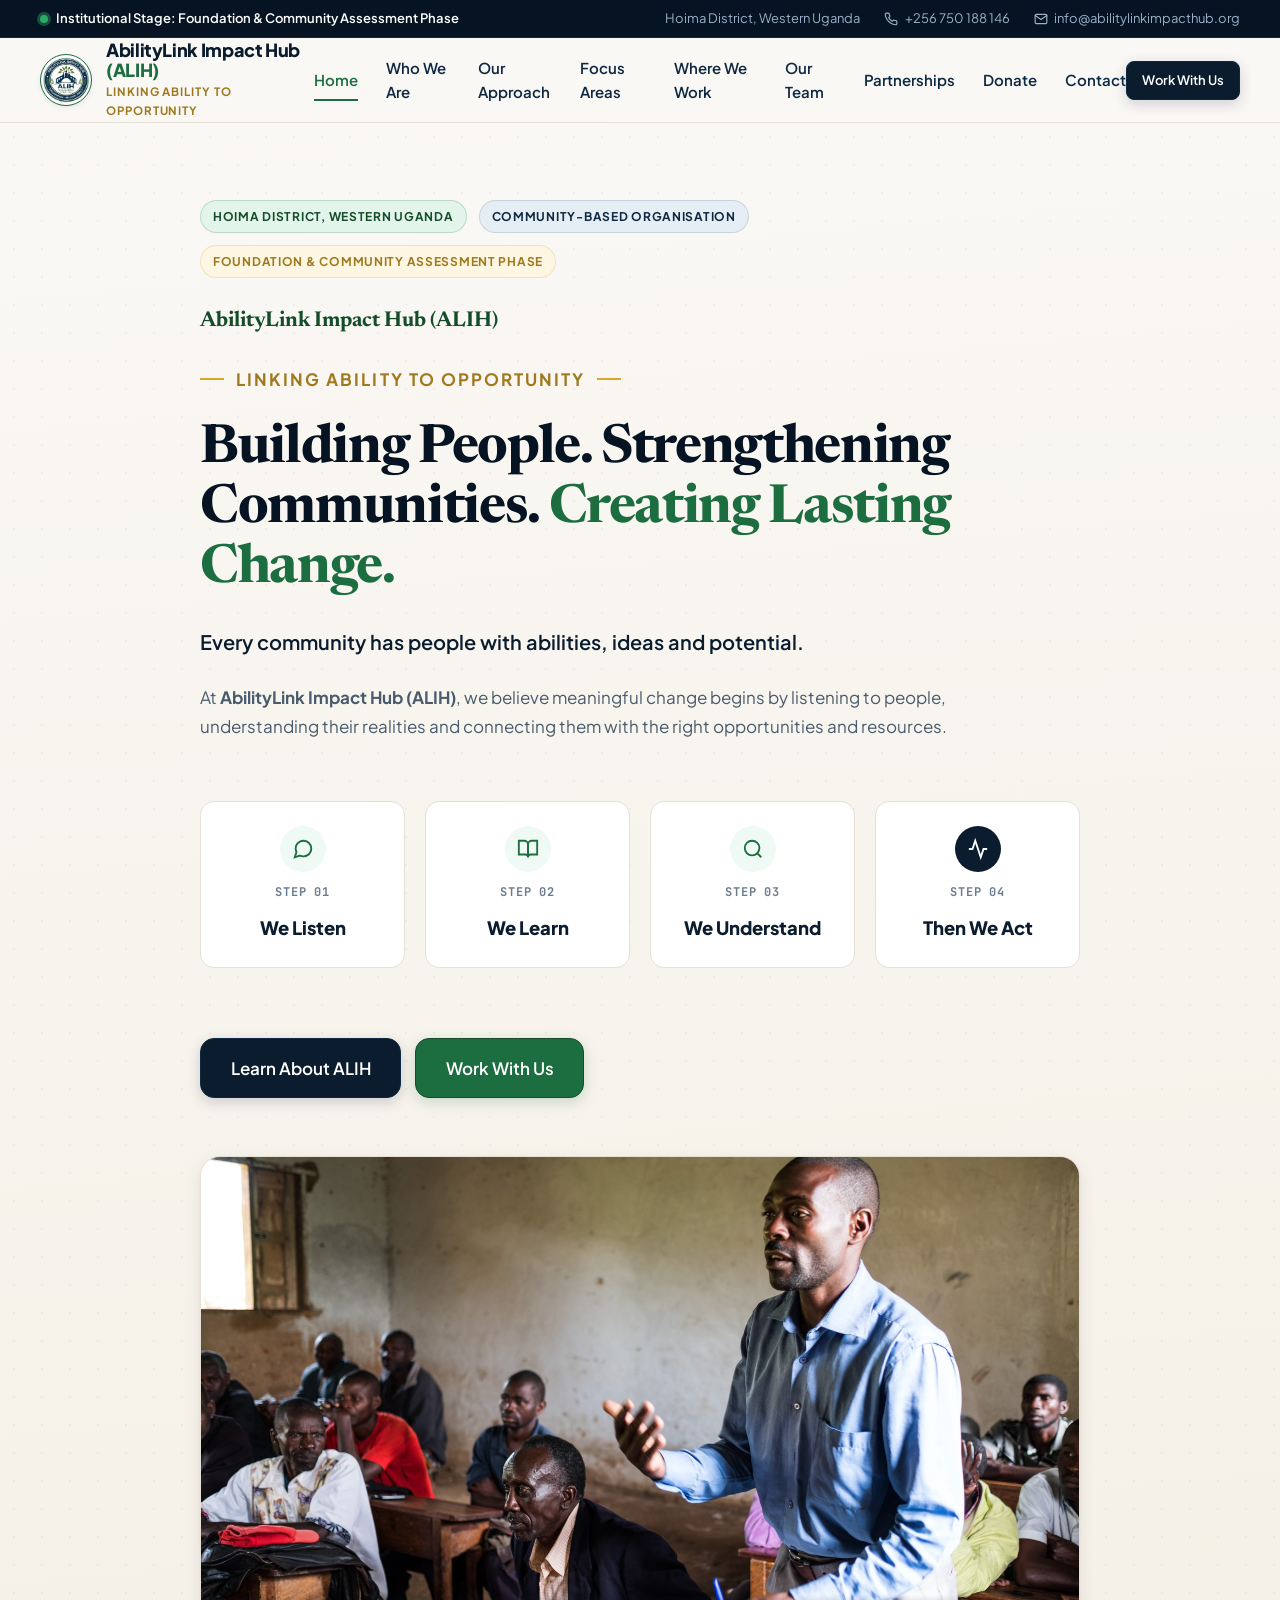
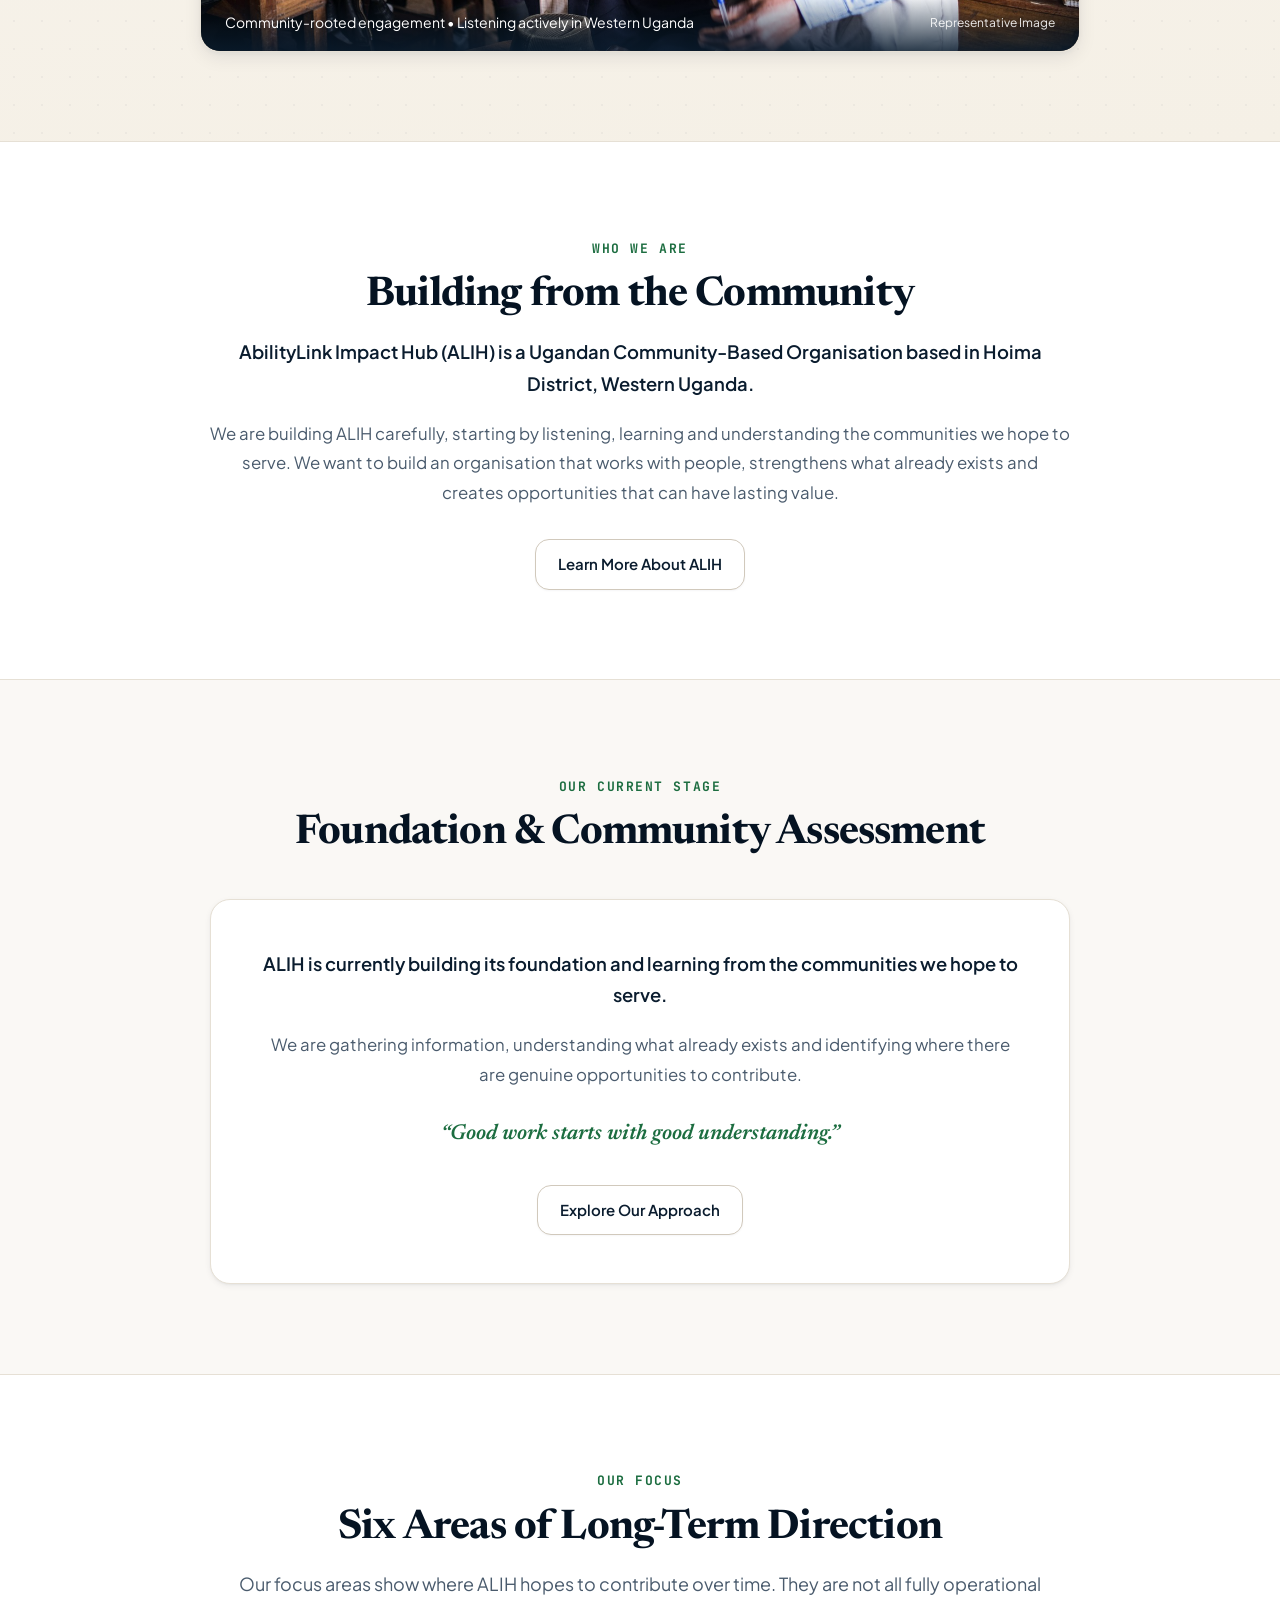
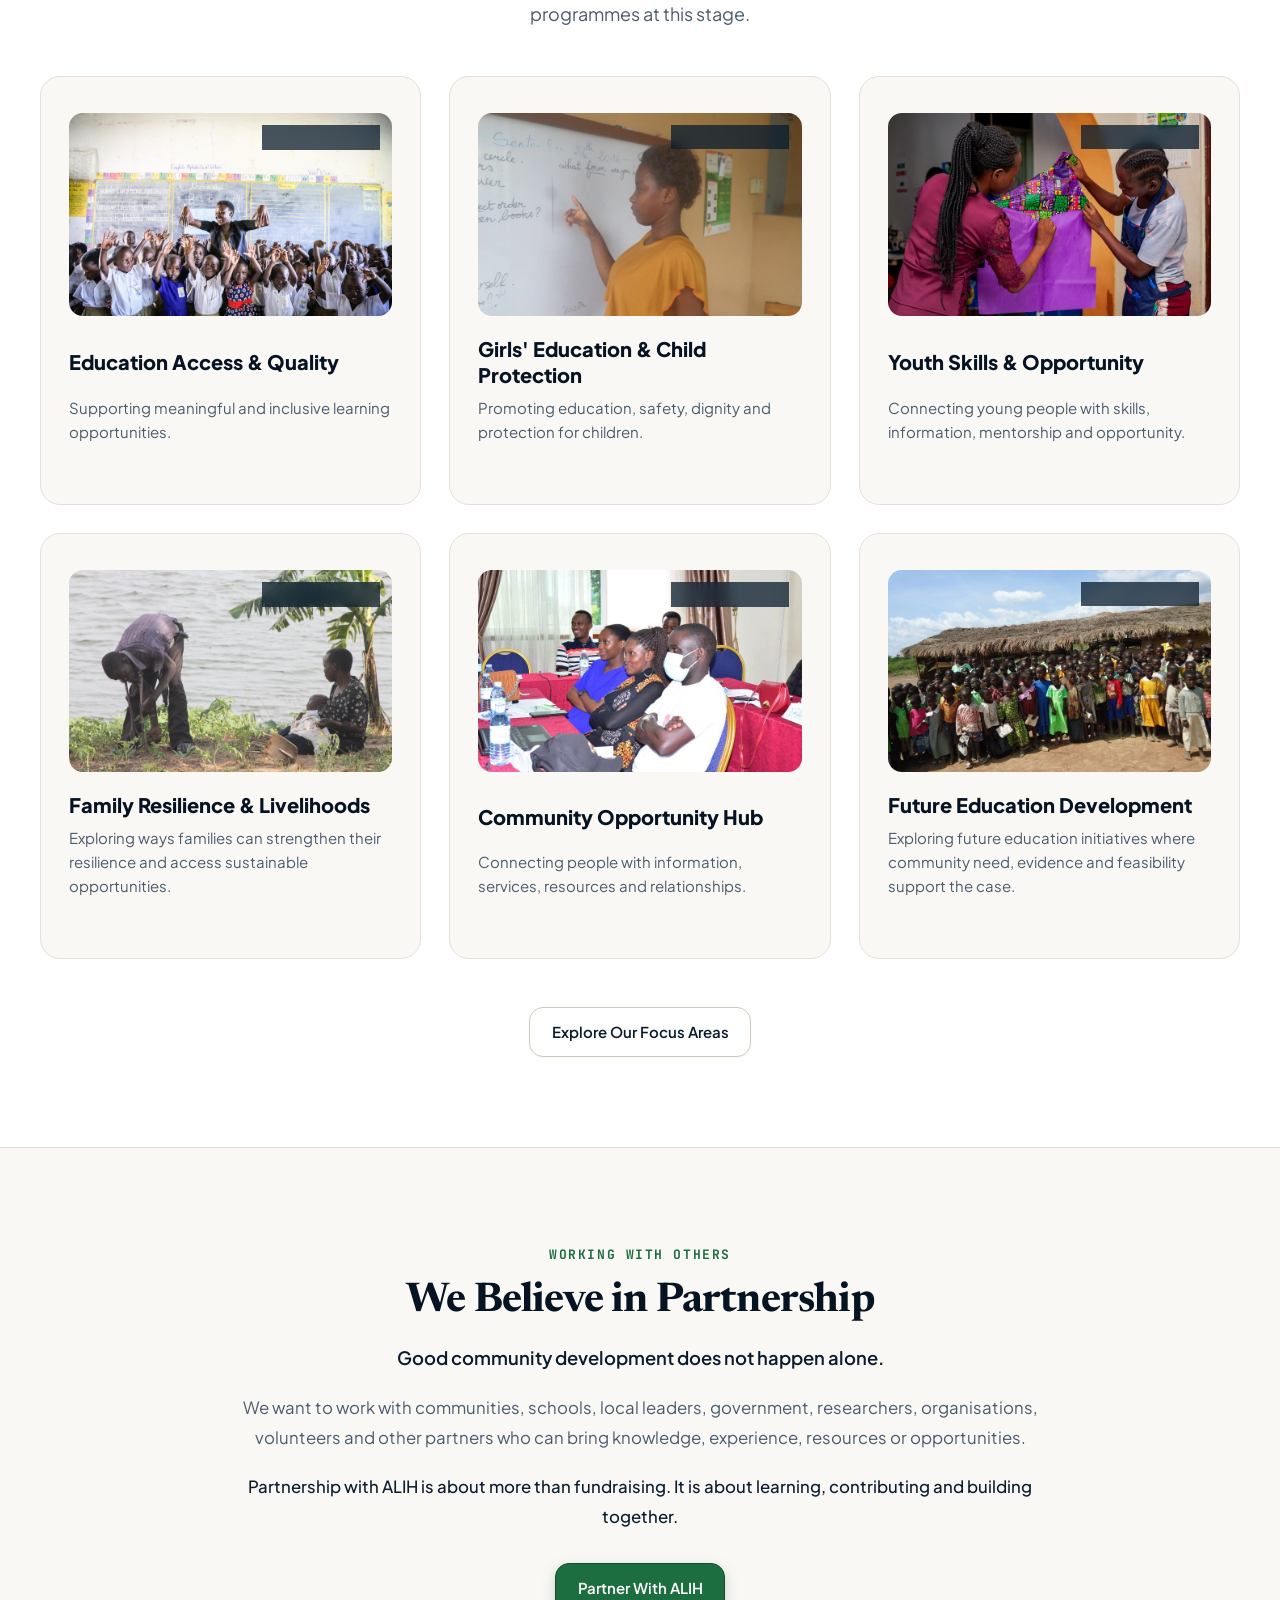
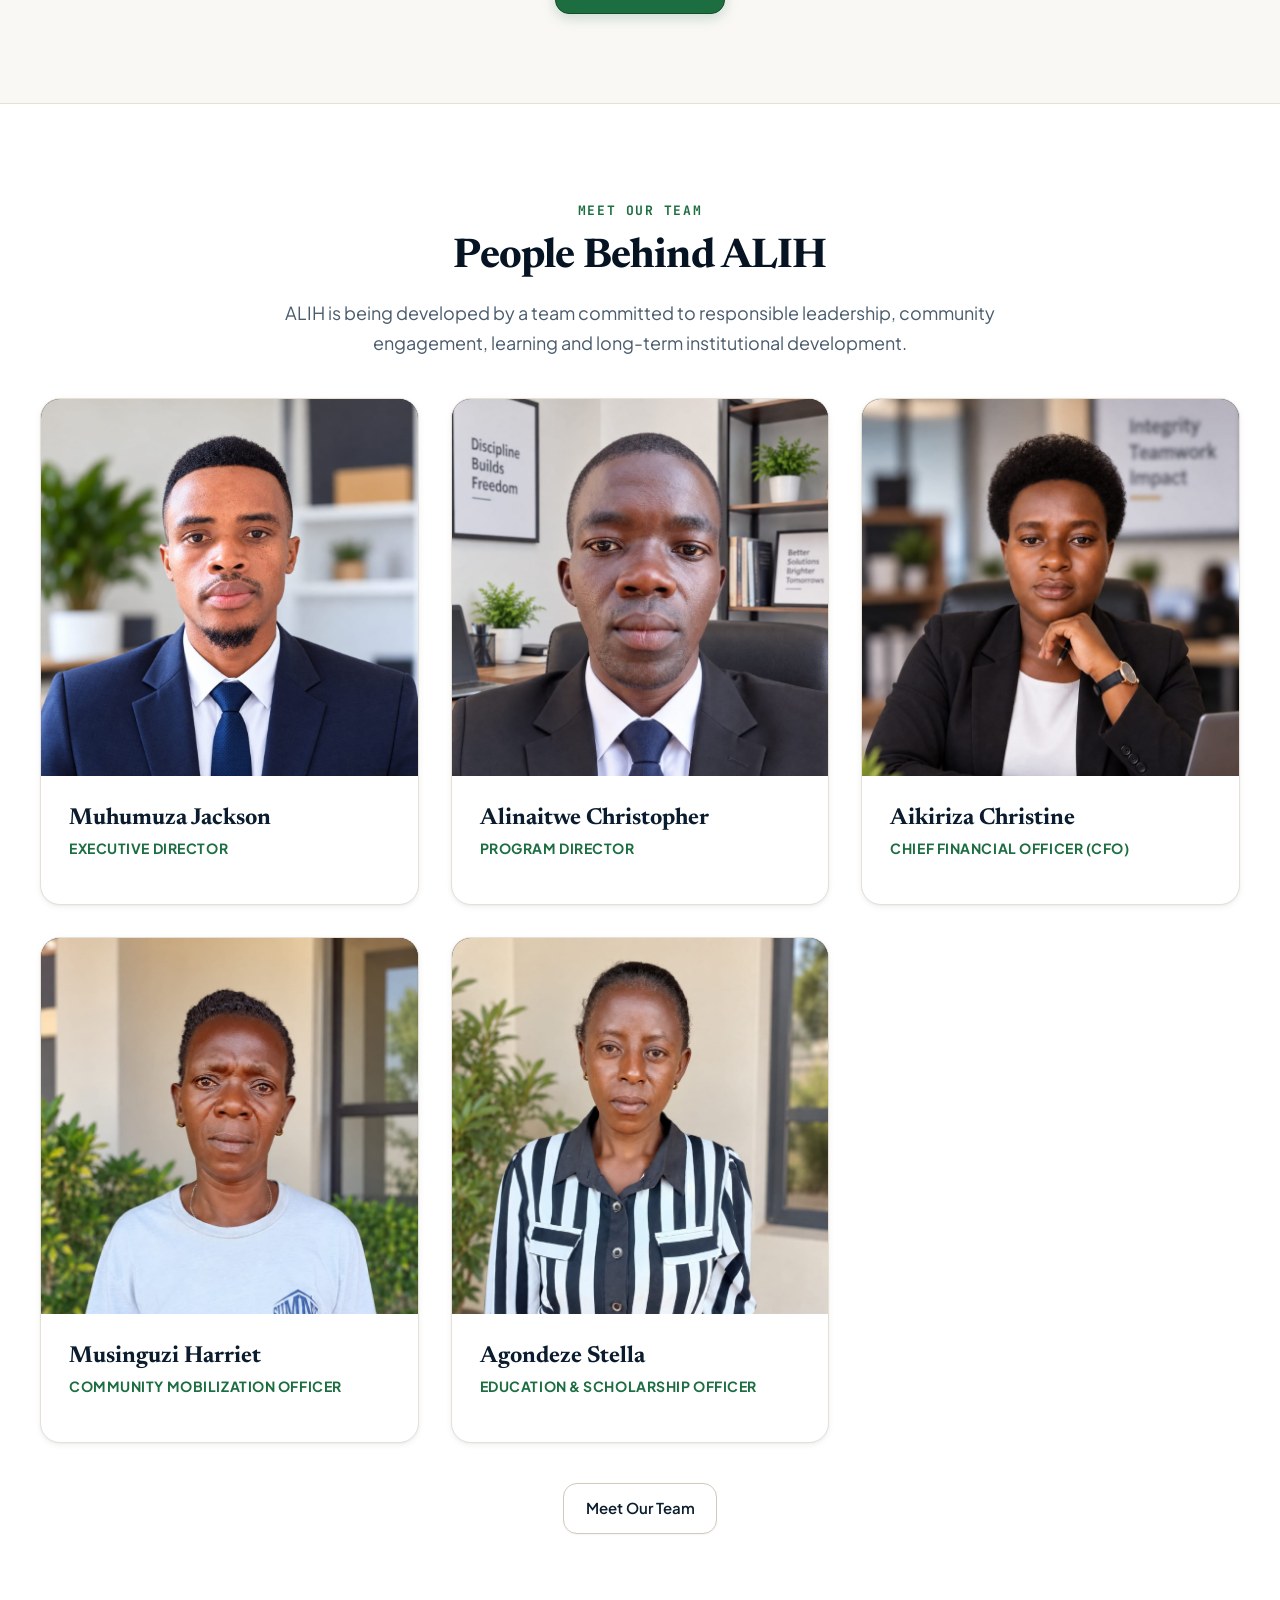
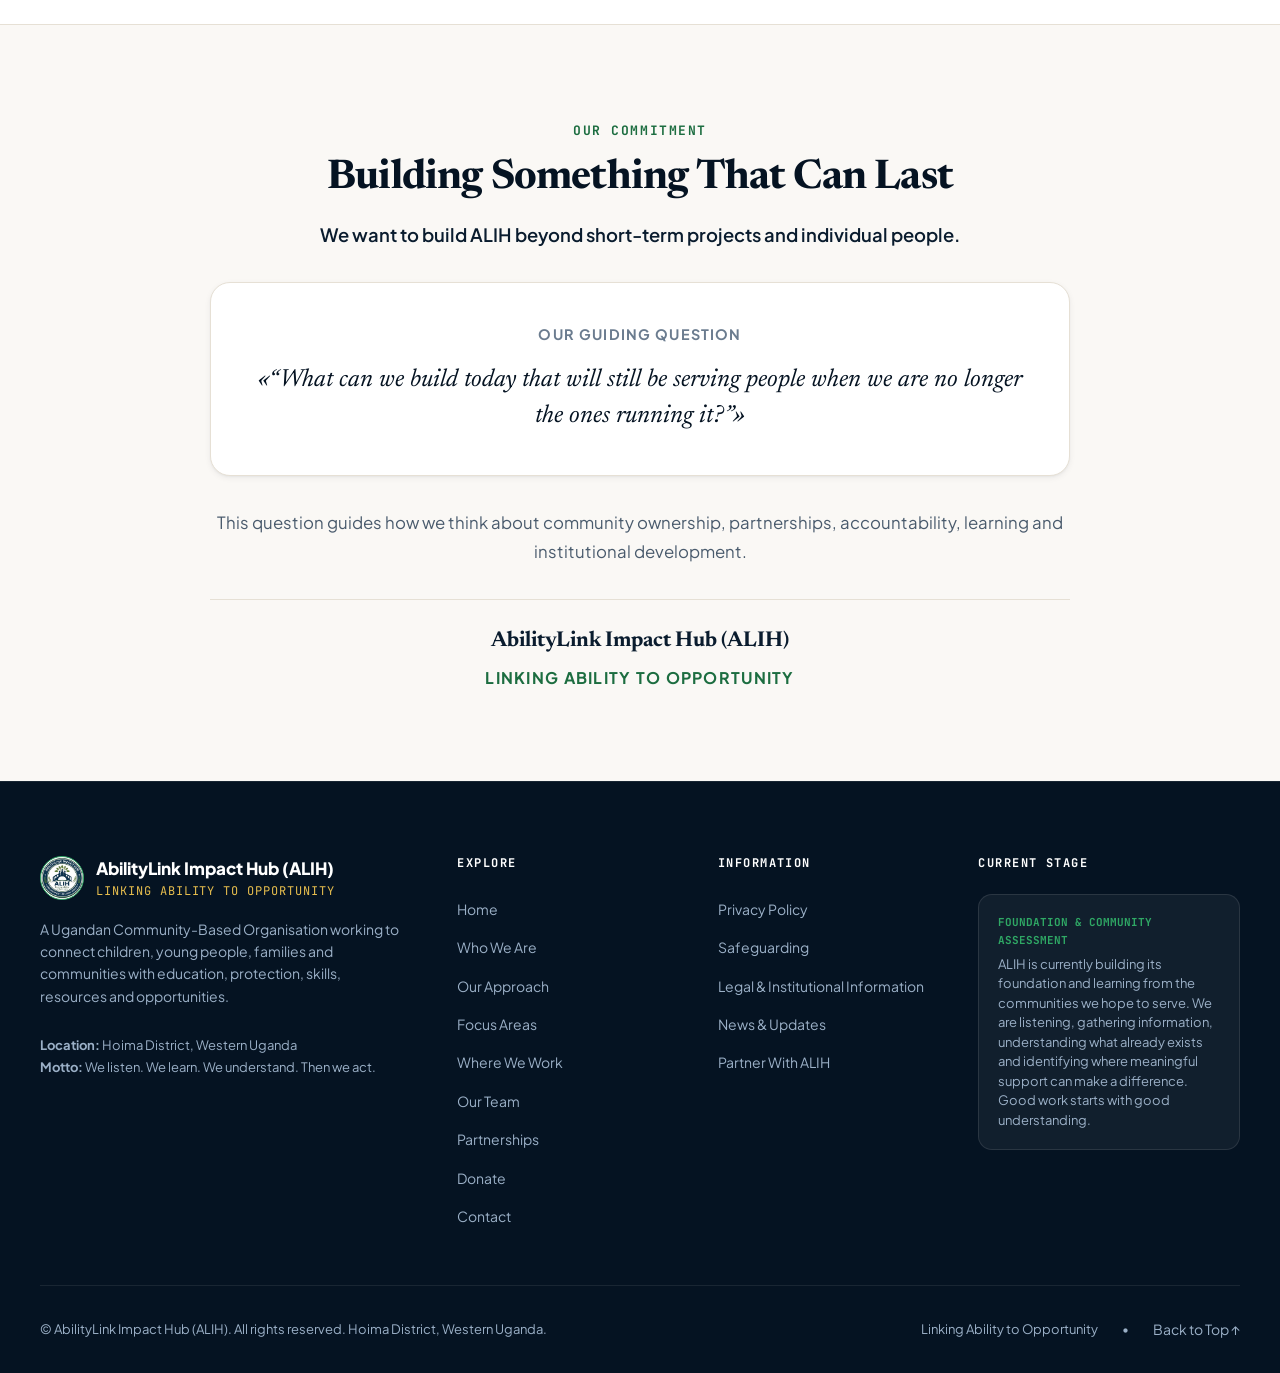
==== commit 2d87eb73: "feat: add team members Musinguzi Harriet and Agondeze Stella" ====
--- a/index.html
+++ b/index.html
@@ -470,6 +470,28 @@
             <div class="team-card-body">
               <h3 class="team-member-name">Aikiriza Christine</h3>
               <div class="team-member-role">Chief Financial Officer (CFO)</div>
+            </div>
+          </article>
+
+          <!-- Team Member 4: Harriet -->
+          <article class="team-card">
+            <div class="team-image-wrap">
+              <img src="assets/images/team/musinguzi-harriet.jpg" alt="Musinguzi Harriet, Community Mobilization Officer" width="400" height="400" loading="lazy">
+            </div>
+            <div class="team-card-body">
+              <h3 class="team-member-name">Musinguzi Harriet</h3>
+              <div class="team-member-role">Community Mobilization Officer</div>
+            </div>
+          </article>
+
+          <!-- Team Member 5: Stella -->
+          <article class="team-card">
+            <div class="team-image-wrap">
+              <img src="assets/images/team/agondeze-stella.jpg" alt="Agondeze Stella, Education &amp; Scholarship Officer" width="400" height="400" loading="lazy">
+            </div>
+            <div class="team-card-body">
+              <h3 class="team-member-name">Agondeze Stella</h3>
+              <div class="team-member-role">Education &amp; Scholarship Officer</div>
             </div>
           </article>
 
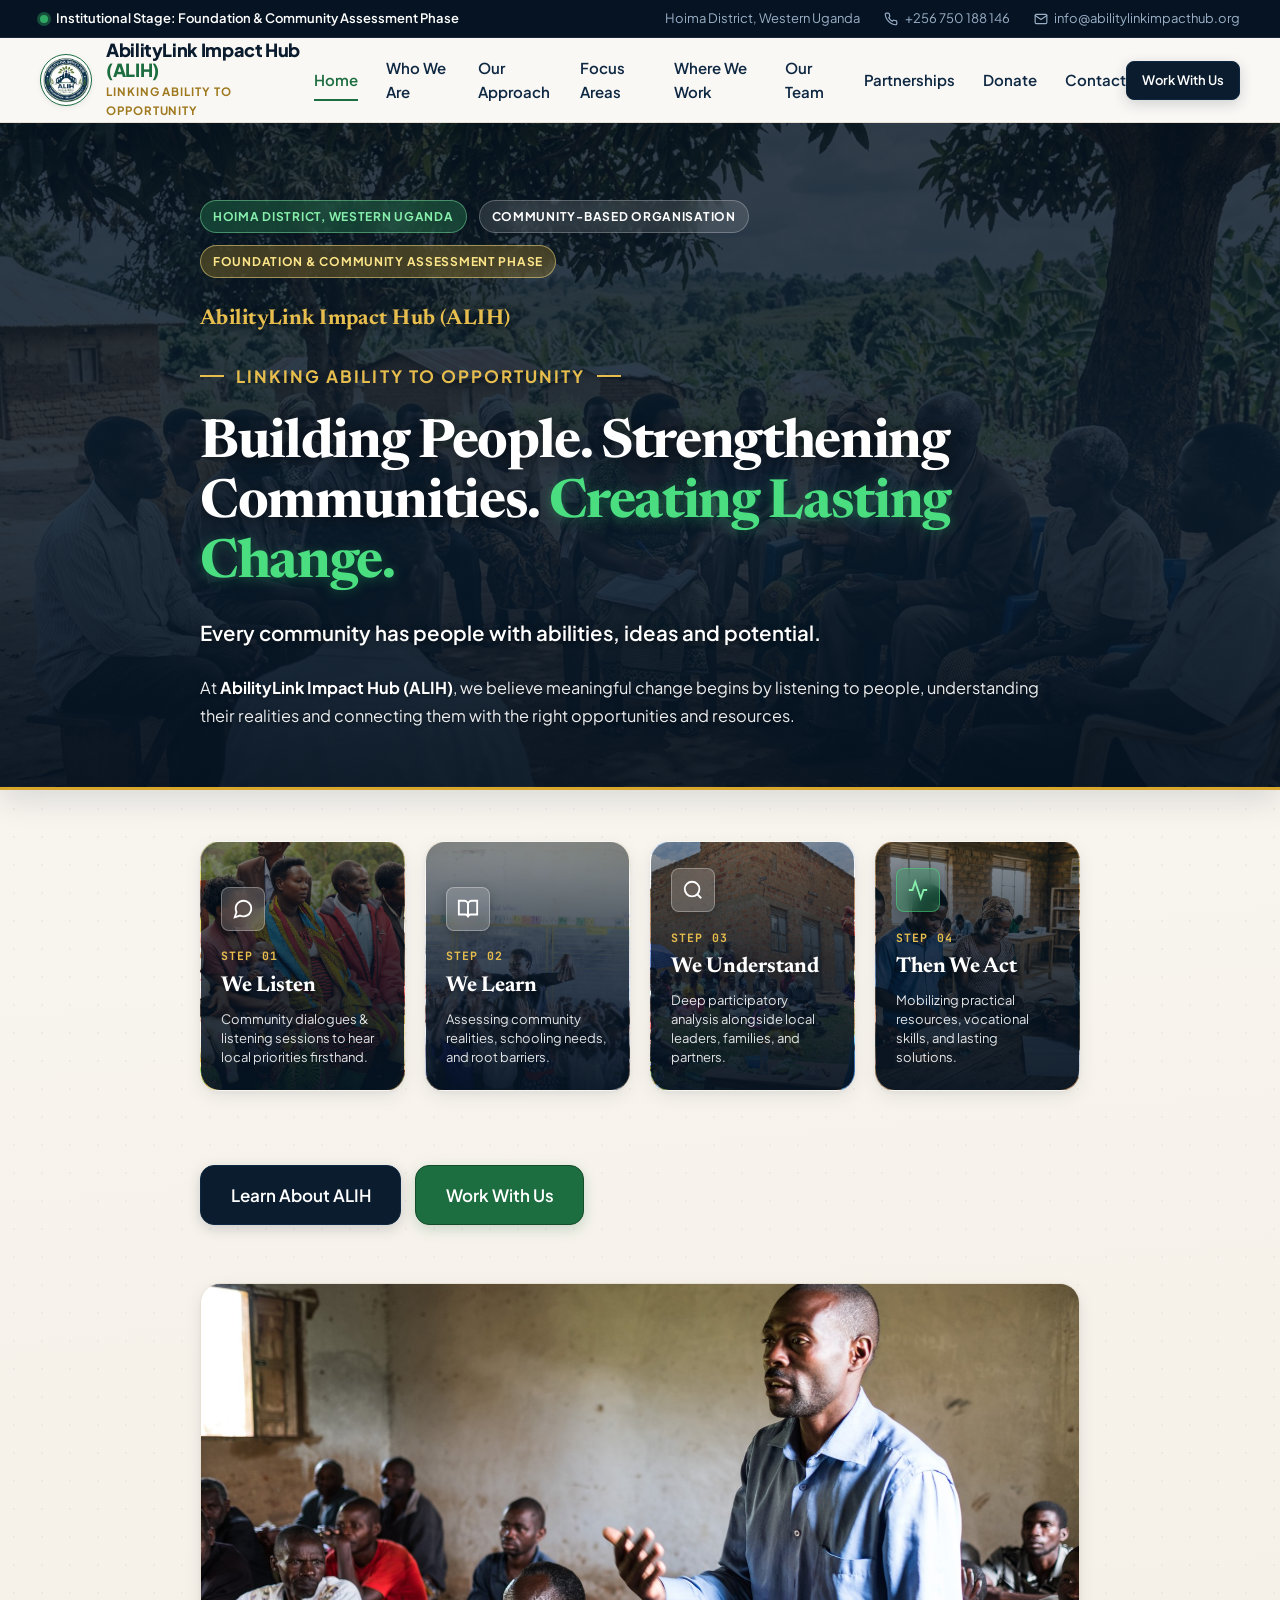
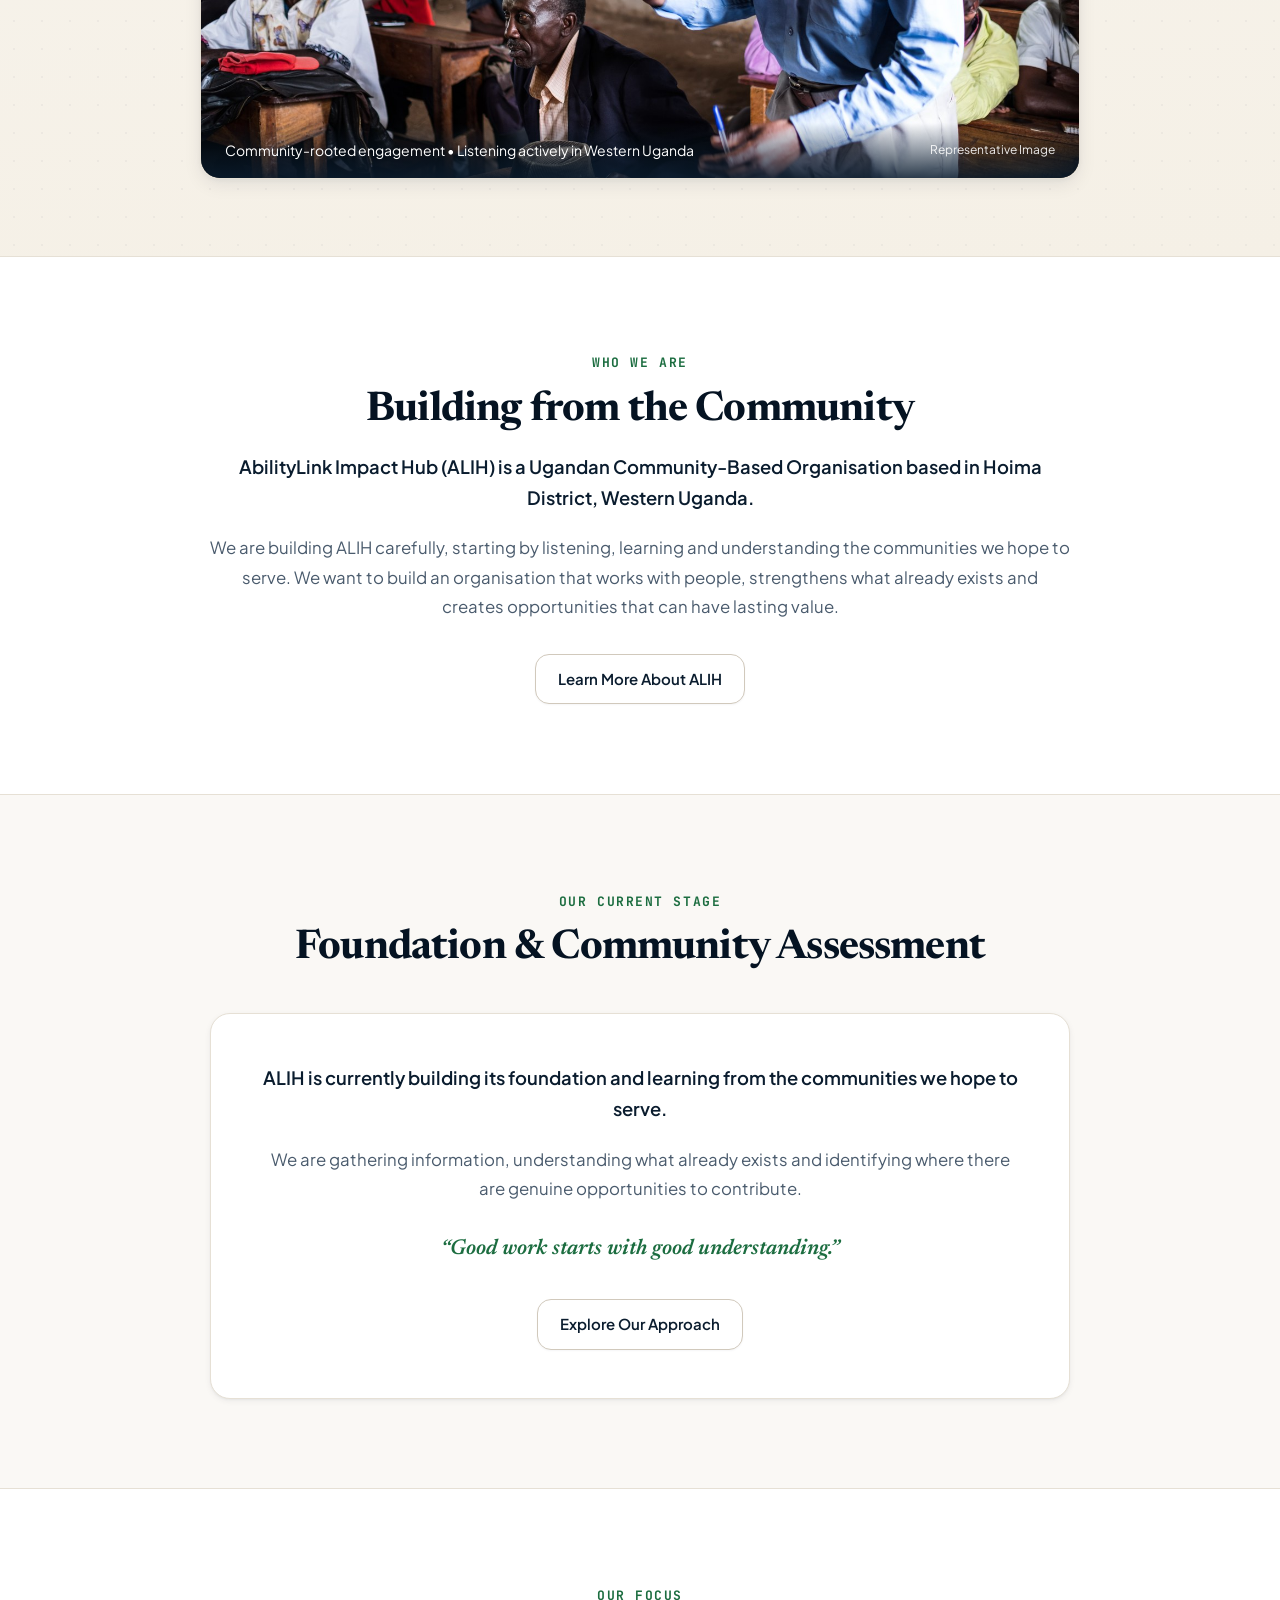
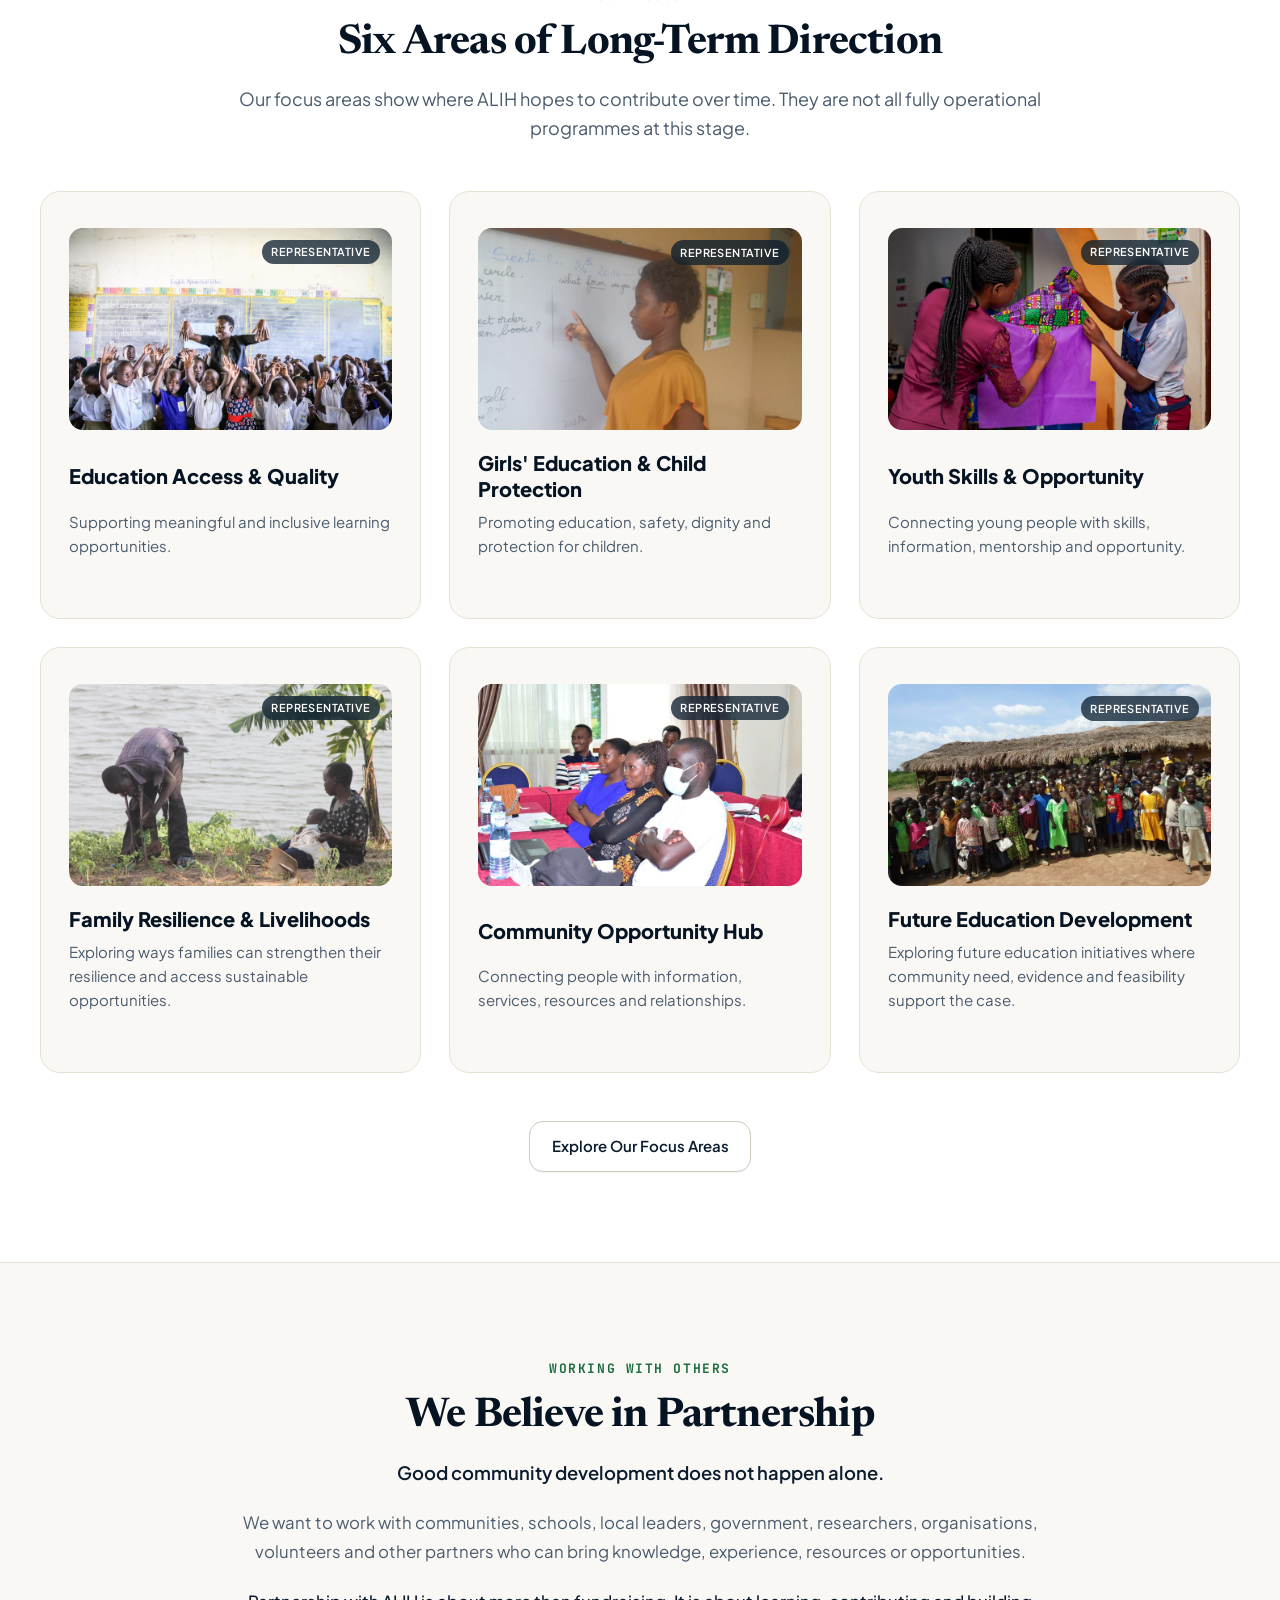
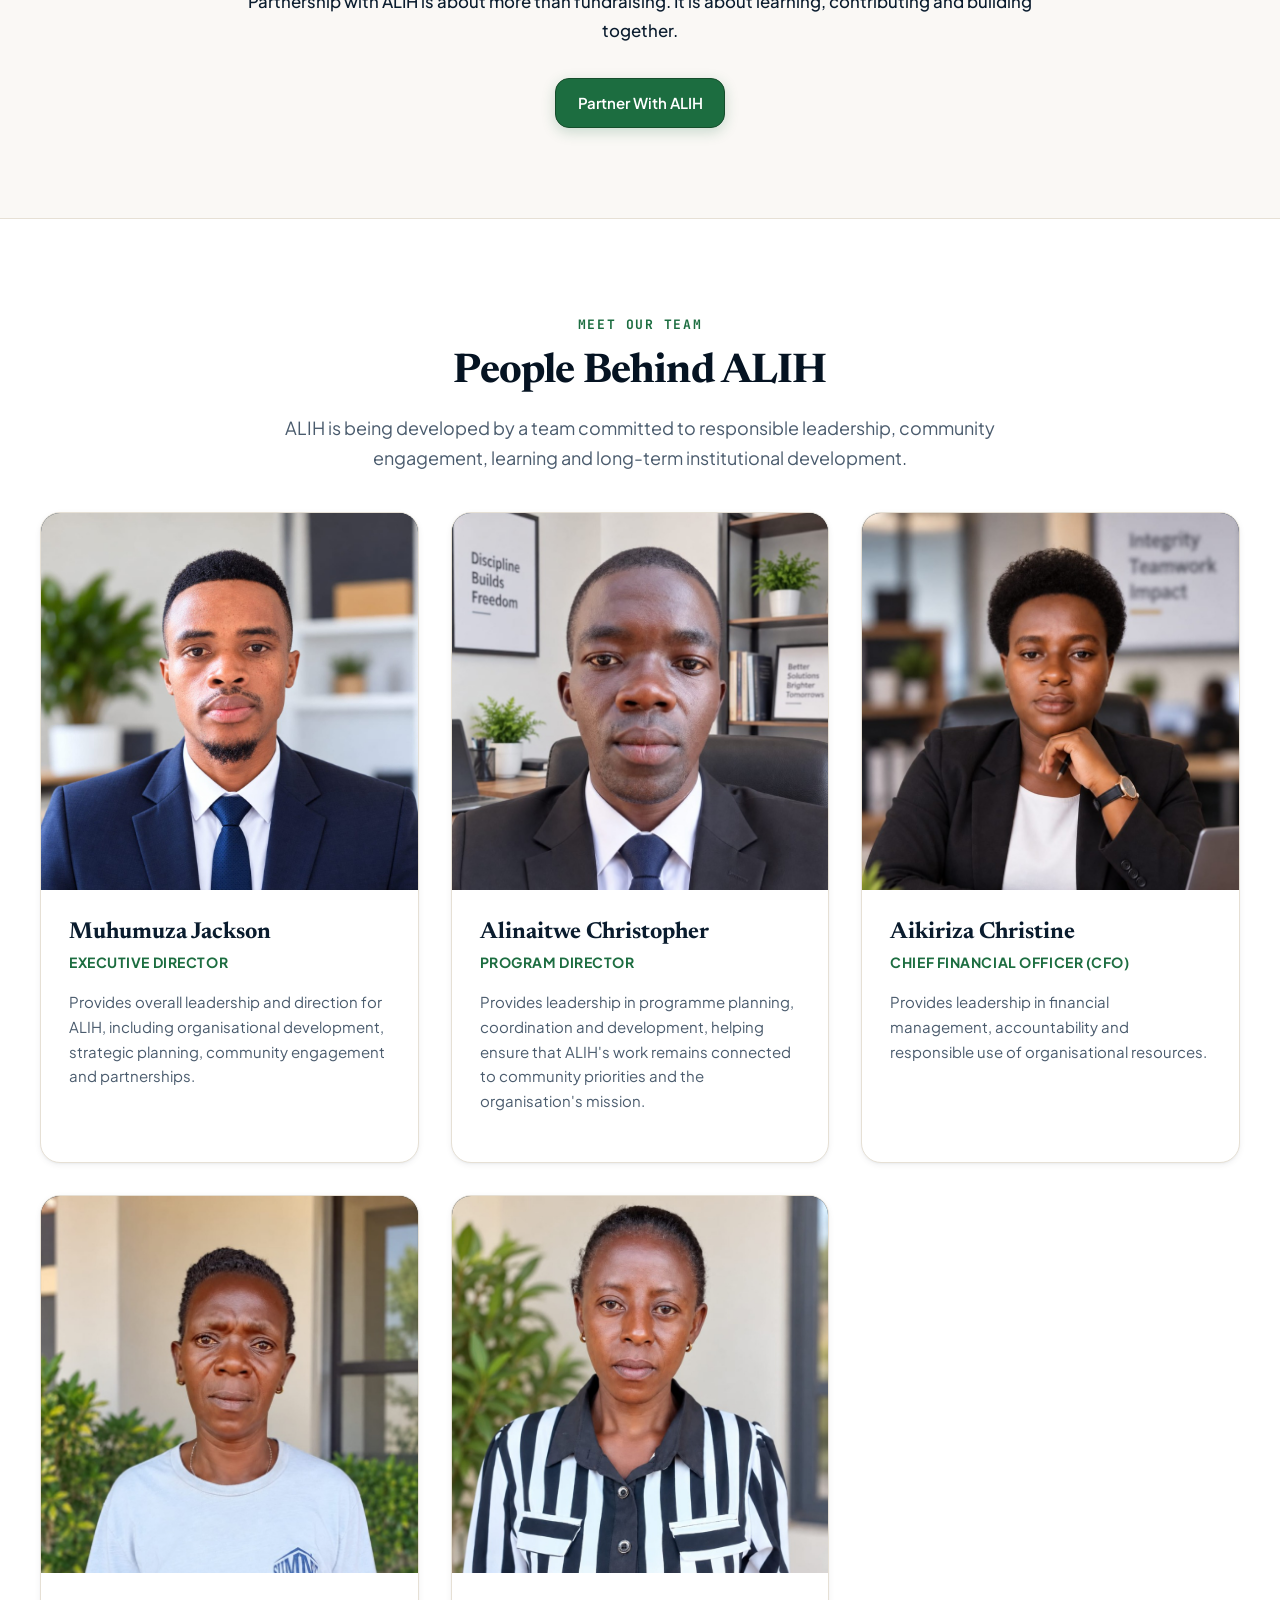
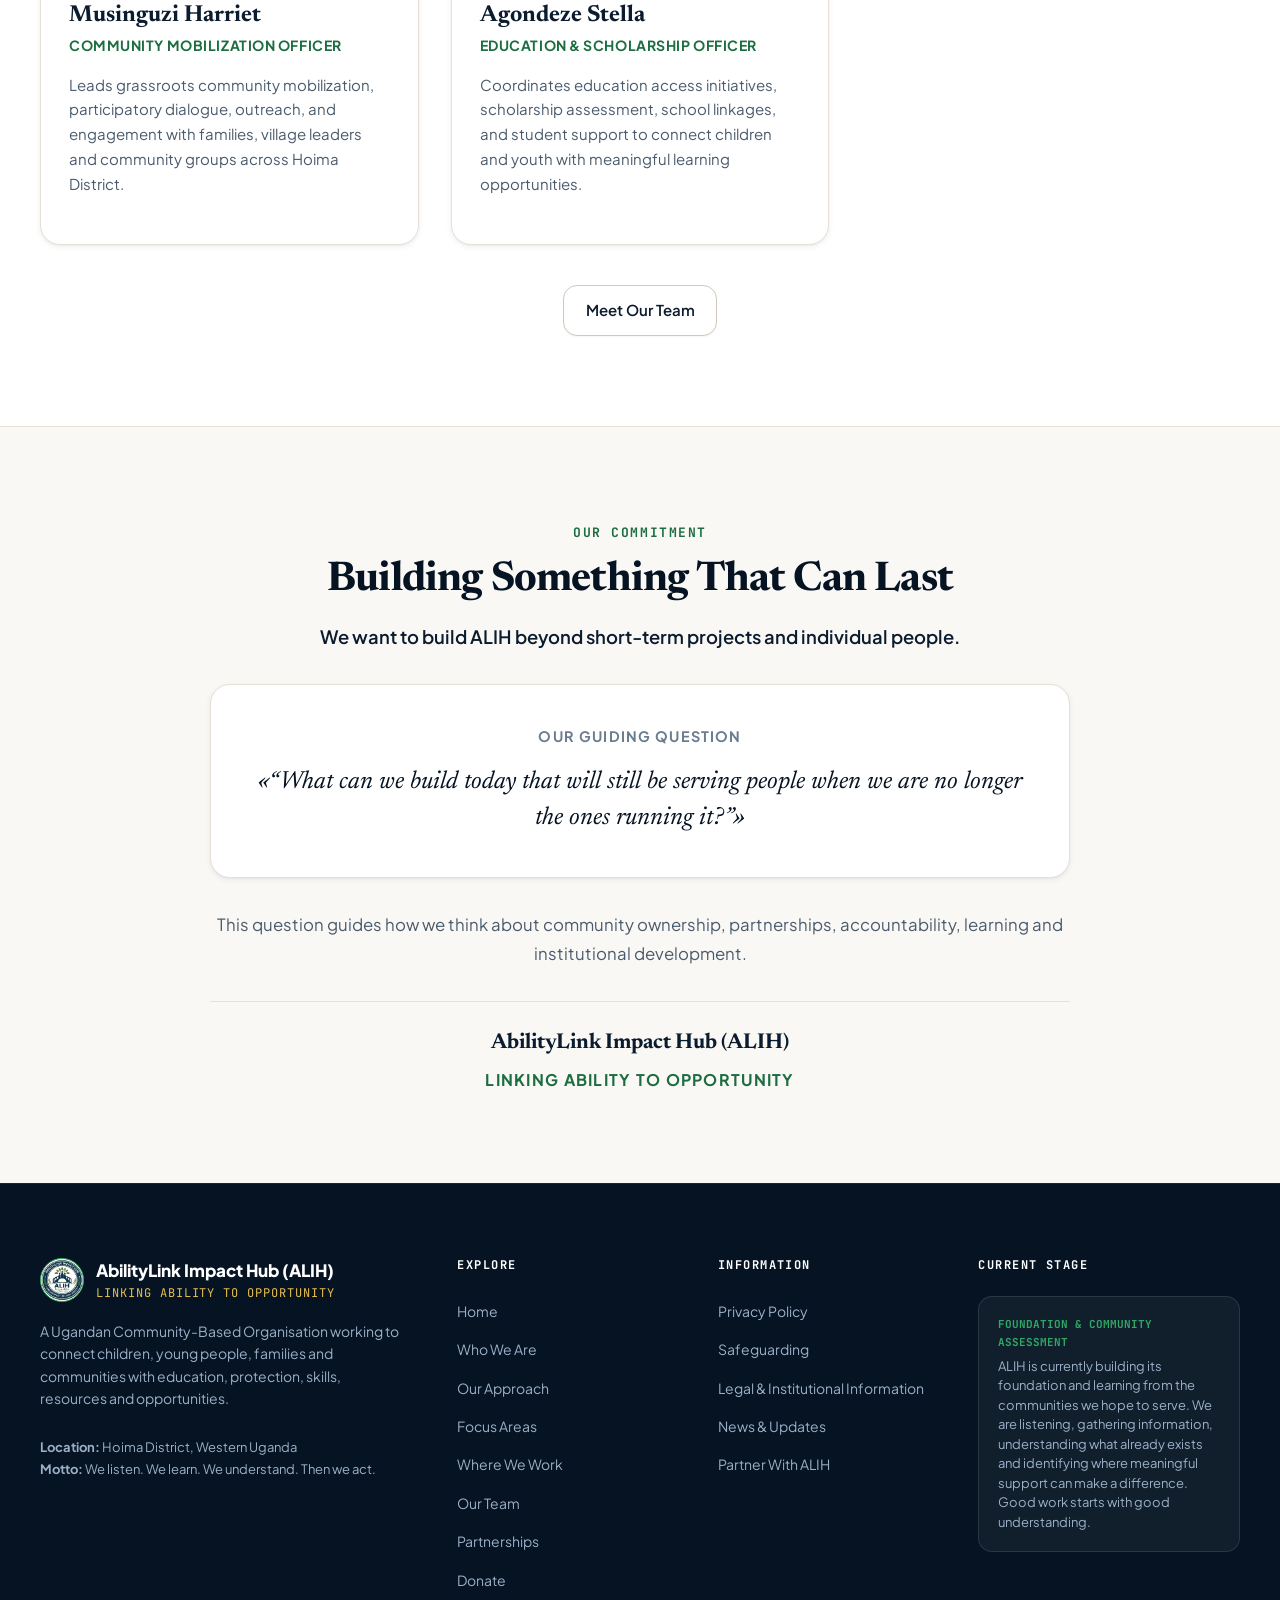
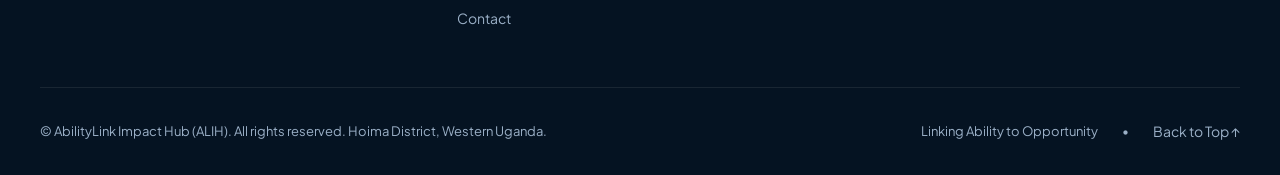
==== commit 361bdefc: "feat: add community hero background, photographic step cards, team bios, and update Stella portrait" ====
--- a/index.html
+++ b/index.html
@@ -196,79 +196,109 @@
     <!-- 1. Hero Section -->
     <section class="hero-section" id="home" aria-labelledby="hero-heading">
       <div class="hero-background-art" aria-hidden="true"></div>
-      <div class="container hero-single-col">
-        <div class="hero-header-badge-row">
-          <span class="badge badge-emerald">Hoima District, Western Uganda</span>
-          <span class="badge badge-navy">Community-Based Organisation</span>
-          <span class="badge badge-gold">Foundation &amp; Community Assessment Phase</span>
-        </div>
-
-        <div style="font-family: var(--font-serif); font-size: 1.35rem; color: var(--color-emerald-800); font-weight: 700;">
-          AbilityLink Impact Hub (ALIH)
-        </div>
-
-        <div class="hero-tagline-motto">
-          <span>Linking Ability to Opportunity</span>
-        </div>
-
-        <h1 class="hero-title" id="hero-heading">
-          Building People. Strengthening Communities. <span class="accent-highlight">Creating Lasting Change.</span>
-        </h1>
-
-        <p class="hero-description" style="font-size: 1.25rem; font-weight: 600; color: var(--color-navy-900); max-width: 860px;">
-          Every community has people with abilities, ideas and potential.
-        </p>
-
-        <p class="hero-description" style="max-width: 860px;">
-          At <strong>AbilityLink Impact Hub (ALIH)</strong>, we believe meaningful change begins by listening to people, understanding their realities and connecting them with the right opportunities and resources.
-        </p>
-
-        <!-- 4-Step Approach Visual Banner -->
-        <div class="approach-steps-banner">
-          <div class="approach-step-card">
-            <div class="approach-step-icon">
-              <svg width="22" height="22" viewBox="0 0 24 24" fill="none" stroke="currentColor" stroke-width="2"><path d="M21 11.5a8.38 8.38 0 0 1-.9 3.8 8.5 8.5 0 0 1-7.6 4.7 8.38 8.38 0 0 1-3.8-.9L3 21l1.9-5.7a8.38 8.38 0 0 1-.9-3.8 8.5 8.5 0 0 1 4.7-7.6 8.38 8.38 0 0 1 3.8-.9h.5a8.48 8.48 0 0 1 8 8v.5z"></path></svg>
-            </div>
-            <span class="approach-step-label">Step 01</span>
-            <span class="approach-step-title">We Listen</span>
-          </div>
-          <div class="approach-step-card">
-            <div class="approach-step-icon">
-              <svg width="22" height="22" viewBox="0 0 24 24" fill="none" stroke="currentColor" stroke-width="2"><path d="M2 3h6a4 4 0 0 1 4 4v14a3 3 0 0 0-3-3H2z"></path><path d="M22 3h-6a4 4 0 0 0-4 4v14a3 3 0 0 1 3-3h7z"></path></svg>
-            </div>
-            <span class="approach-step-label">Step 02</span>
-            <span class="approach-step-title">We Learn</span>
-          </div>
-          <div class="approach-step-card">
-            <div class="approach-step-icon">
-              <svg width="22" height="22" viewBox="0 0 24 24" fill="none" stroke="currentColor" stroke-width="2"><circle cx="11" cy="11" r="8"></circle><line x1="21" y1="21" x2="16.65" y2="16.65"></line></svg>
-            </div>
-            <span class="approach-step-label">Step 03</span>
-            <span class="approach-step-title">We Understand</span>
-          </div>
-          <div class="approach-step-card step-act">
-            <div class="approach-step-icon">
-              <svg width="22" height="22" viewBox="0 0 24 24" fill="none" stroke="currentColor" stroke-width="2"><polyline points="22 12 18 12 15 21 9 3 6 12 2 12"></polyline></svg>
-            </div>
-            <span class="approach-step-label">Step 04</span>
-            <span class="approach-step-title">Then We Act</span>
-          </div>
-        </div>
-
-        <div class="hero-buttons">
-          <a href="about.html" class="btn btn-primary btn-lg">Learn About ALIH</a>
-          <a href="partnerships.html" class="btn btn-emerald btn-lg">Work With Us</a>
-        </div>
-
-        <!-- Wide Natural Community Photo -->
-        <div class="hero-community-wrap">
-          <img src="assets/images/community-hero.jpg" alt="Natural community gathering in Western Uganda" class="hero-community-img" width="1280" height="720" loading="eager">
-          <div class="hero-community-caption">
-            <span>Community-rooted engagement &bull; Listening actively in Western Uganda</span>
-            <span style="font-size: 0.75rem; opacity: 0.9;">Representative Image</span>
-          </div>
-        </div>
-
+
+      <!-- Edge-to-Edge Community Engagement Header Banner (Stops just before the steps) -->
+      <div class="hero-engagement-banner">
+        <div class="container hero-single-col">
+          <div class="hero-header-badge-row">
+            <span class="badge badge-emerald">Hoima District, Western Uganda</span>
+            <span class="badge badge-navy">Community-Based Organisation</span>
+            <span class="badge badge-gold">Foundation &amp; Community Assessment Phase</span>
+          </div>
+
+          <div class="hero-org-subtitle">
+            AbilityLink Impact Hub (ALIH)
+          </div>
+
+          <div class="hero-tagline-motto">
+            <span>Linking Ability to Opportunity</span>
+          </div>
+
+          <h1 class="hero-title" id="hero-heading">
+            Building People. Strengthening Communities. <span class="accent-highlight">Creating Lasting Change.</span>
+          </h1>
+
+          <p class="hero-lead">
+            Every community has people with abilities, ideas and potential.
+          </p>
+
+          <p class="hero-description">
+            At <strong>AbilityLink Impact Hub (ALIH)</strong>, we believe meaningful change begins by listening to people, understanding their realities and connecting them with the right opportunities and resources.
+          </p>
+        </div>
+      </div>
+
+      <!-- 4-Step Approach Visual Banner & Actions (Starts right after the header banner stops) -->
+      <div class="approach-steps-wrapper">
+        <div class="container hero-single-col">
+          
+          <div class="approach-steps-banner" role="list" aria-label="ALIH Four-Step Community Approach">
+            
+            <!-- Step 01 -->
+            <div class="approach-step-card approach-step-listen" role="listitem">
+              <div class="approach-step-content">
+                <div class="approach-step-icon" aria-hidden="true">
+                  <svg width="22" height="22" viewBox="0 0 24 24" fill="none" stroke="currentColor" stroke-width="2"><path d="M21 11.5a8.38 8.38 0 0 1-.9 3.8 8.5 8.5 0 0 1-7.6 4.7 8.38 8.38 0 0 1-3.8-.9L3 21l1.9-5.7a8.38 8.38 0 0 1-.9-3.8 8.5 8.5 0 0 1 4.7-7.6 8.38 8.38 0 0 1 3.8-.9h.5a8.48 8.48 0 0 1 8 8v.5z"></path></svg>
+                </div>
+                <span class="approach-step-label">Step 01</span>
+                <span class="approach-step-title">We Listen</span>
+                <p class="approach-step-desc">Community dialogues &amp; listening sessions to hear local priorities firsthand.</p>
+              </div>
+            </div>
+
+            <!-- Step 02 -->
+            <div class="approach-step-card approach-step-learn" role="listitem">
+              <div class="approach-step-content">
+                <div class="approach-step-icon" aria-hidden="true">
+                  <svg width="22" height="22" viewBox="0 0 24 24" fill="none" stroke="currentColor" stroke-width="2"><path d="M2 3h6a4 4 0 0 1 4 4v14a3 3 0 0 0-3-3H2z"></path><path d="M22 3h-6a4 4 0 0 0-4 4v14a3 3 0 0 1 3-3h7z"></path></svg>
+                </div>
+                <span class="approach-step-label">Step 02</span>
+                <span class="approach-step-title">We Learn</span>
+                <p class="approach-step-desc">Assessing community realities, schooling needs, and root barriers.</p>
+              </div>
+            </div>
+
+            <!-- Step 03 -->
+            <div class="approach-step-card approach-step-understand" role="listitem">
+              <div class="approach-step-content">
+                <div class="approach-step-icon" aria-hidden="true">
+                  <svg width="22" height="22" viewBox="0 0 24 24" fill="none" stroke="currentColor" stroke-width="2"><circle cx="11" cy="11" r="8"></circle><line x1="21" y1="21" x2="16.65" y2="16.65"></line></svg>
+                </div>
+                <span class="approach-step-label">Step 03</span>
+                <span class="approach-step-title">We Understand</span>
+                <p class="approach-step-desc">Deep participatory analysis alongside local leaders, families, and partners.</p>
+              </div>
+            </div>
+
+            <!-- Step 04 -->
+            <div class="approach-step-card approach-step-act step-act" role="listitem">
+              <div class="approach-step-content">
+                <div class="approach-step-icon" aria-hidden="true">
+                  <svg width="22" height="22" viewBox="0 0 24 24" fill="none" stroke="currentColor" stroke-width="2"><polyline points="22 12 18 12 15 21 9 3 6 12 2 12"></polyline></svg>
+                </div>
+                <span class="approach-step-label">Step 04</span>
+                <span class="approach-step-title">Then We Act</span>
+                <p class="approach-step-desc">Mobilizing practical resources, vocational skills, and lasting solutions.</p>
+              </div>
+            </div>
+
+          </div>
+
+          <div class="hero-buttons">
+            <a href="about.html" class="btn btn-primary btn-lg">Learn About ALIH</a>
+            <a href="partnerships.html" class="btn btn-emerald btn-lg">Work With Us</a>
+          </div>
+
+          <!-- Wide Natural Community Photo -->
+          <div class="hero-community-wrap">
+            <img src="assets/images/community-hero.jpg" alt="Natural community gathering in Western Uganda" class="hero-community-img" width="1280" height="720" loading="eager">
+            <div class="hero-community-caption">
+              <span>Community-rooted engagement &bull; Listening actively in Western Uganda</span>
+              <span style="font-size: 0.75rem; opacity: 0.9;">Representative Image</span>
+            </div>
+          </div>
+
+        </div>
       </div>
     </section>
 
@@ -448,6 +478,9 @@
             <div class="team-card-body">
               <h3 class="team-member-name">Muhumuza Jackson</h3>
               <div class="team-member-role">Executive Director</div>
+              <p class="team-member-bio">
+                Provides overall leadership and direction for ALIH, including organisational development, strategic planning, community engagement and partnerships.
+              </p>
             </div>
           </article>
 
@@ -459,6 +492,9 @@
             <div class="team-card-body">
               <h3 class="team-member-name">Alinaitwe Christopher</h3>
               <div class="team-member-role">Program Director</div>
+              <p class="team-member-bio">
+                Provides leadership in programme planning, coordination and development, helping ensure that ALIH's work remains connected to community priorities and the organisation's mission.
+              </p>
             </div>
           </article>
 
@@ -470,6 +506,9 @@
             <div class="team-card-body">
               <h3 class="team-member-name">Aikiriza Christine</h3>
               <div class="team-member-role">Chief Financial Officer (CFO)</div>
+              <p class="team-member-bio">
+                Provides leadership in financial management, accountability and responsible use of organisational resources.
+              </p>
             </div>
           </article>
 
@@ -481,6 +520,9 @@
             <div class="team-card-body">
               <h3 class="team-member-name">Musinguzi Harriet</h3>
               <div class="team-member-role">Community Mobilization Officer</div>
+              <p class="team-member-bio">
+                Leads grassroots community mobilization, participatory dialogue, outreach, and engagement with families, village leaders and community groups across Hoima District.
+              </p>
             </div>
           </article>
 
@@ -492,6 +534,9 @@
             <div class="team-card-body">
               <h3 class="team-member-name">Agondeze Stella</h3>
               <div class="team-member-role">Education &amp; Scholarship Officer</div>
+              <p class="team-member-bio">
+                Coordinates education access initiatives, scholarship assessment, school linkages, and student support to connect children and youth with meaningful learning opportunities.
+              </p>
             </div>
           </article>
 
--- a/assets/css/styles.css
+++ b/assets/css/styles.css
@@ -514,10 +514,106 @@
    -------------------------------------------------------------------------- */
 .hero-section {
   position: relative;
-  padding: clamp(3rem, 6vw, 5.5rem) 0 clamp(3.5rem, 7vw, 6rem);
+  padding: 0 0 clamp(3.5rem, 6vw, 5rem);
   background: linear-gradient(175deg, #FAF8F5 0%, #F5F0E6 100%);
   border-bottom: 1px solid var(--border-subtle);
   overflow: hidden;
+}
+
+/* Full-bleed Community Engagement Header Banner - Stops Just Before Steps */
+.hero-engagement-banner {
+  position: relative;
+  width: 100%;
+  background-image: 
+    linear-gradient(180deg, rgba(5, 19, 34, 0.82) 0%, rgba(10, 28, 46, 0.86) 55%, rgba(5, 19, 34, 0.94) 100%),
+    url('../images/community-engagement-header.jpg');
+  background-size: cover;
+  background-position: center 32%;
+  background-repeat: no-repeat;
+  padding: clamp(3.5rem, 6vw, 5.5rem) 0 clamp(2.75rem, 4.5vw, 4rem);
+  border-bottom: 3px solid var(--color-gold-500);
+  box-shadow: 0 10px 30px rgba(5, 19, 34, 0.12);
+}
+
+.hero-engagement-banner .hero-single-col {
+  max-width: 960px;
+  margin: 0 auto;
+  position: relative;
+  z-index: 2;
+  display: flex;
+  flex-direction: column;
+  gap: 1.5rem;
+}
+
+.hero-engagement-banner .hero-org-subtitle {
+  font-family: var(--font-serif);
+  font-size: 1.35rem;
+  color: var(--color-gold-400);
+  font-weight: 700;
+  letter-spacing: 0.02em;
+  text-shadow: 0 2px 8px rgba(0, 0, 0, 0.5);
+}
+
+.hero-engagement-banner .hero-title {
+  color: #FFFFFF;
+  text-shadow: 0 2px 14px rgba(0, 0, 0, 0.55);
+}
+
+.hero-engagement-banner .hero-title span.accent-highlight {
+  color: #4ADE80;
+  text-shadow: 0 2px 12px rgba(46, 213, 115, 0.35);
+}
+
+.hero-engagement-banner .hero-lead {
+  font-size: clamp(1.15rem, 1.6vw, 1.32rem);
+  font-weight: 600;
+  color: #FFFFFF;
+  line-height: 1.55;
+  max-width: 860px;
+  text-shadow: 0 1px 6px rgba(0, 0, 0, 0.5);
+}
+
+.hero-engagement-banner .hero-description {
+  font-size: clamp(1.02rem, 1.25vw, 1.15rem);
+  color: rgba(255, 255, 255, 0.92);
+  line-height: 1.7;
+  max-width: 860px;
+  text-shadow: 0 1px 4px rgba(0, 0, 0, 0.4);
+}
+
+.hero-engagement-banner .hero-description strong {
+  color: #FFFFFF;
+  font-weight: 700;
+}
+
+.hero-engagement-banner .hero-tagline-motto {
+  color: var(--color-gold-400);
+}
+
+.hero-engagement-banner .hero-tagline-motto::before,
+.hero-engagement-banner .hero-tagline-motto::after {
+  background: var(--color-gold-400);
+}
+
+.hero-engagement-banner .badge-emerald {
+  background: rgba(47, 168, 101, 0.28);
+  color: #86EFAC;
+  border-color: rgba(134, 239, 172, 0.45);
+  backdrop-filter: blur(8px);
+}
+
+.hero-engagement-banner .badge-navy {
+  background: rgba(255, 255, 255, 0.12);
+  color: #FFFFFF;
+  border-color: rgba(255, 255, 255, 0.25);
+  backdrop-filter: blur(8px);
+}
+
+.hero-engagement-banner .badge-gold {
+  background: rgba(216, 167, 43, 0.26);
+  color: #FDE68A;
+  border-color: rgba(253, 230, 138, 0.5);
+  backdrop-filter: blur(8px);
 }
 
 .hero-background-art {
@@ -3139,72 +3235,147 @@
   gap: 1rem;
 }
 
-/* 4-Step Visual Approach Banner */
+/* 4-Step Visual Approach Banner with Photographic Backgrounds */
+.approach-steps-wrapper {
+  padding-top: clamp(2.25rem, 4vw, 3.25rem);
+}
+
 .approach-steps-banner {
   display: grid;
   grid-template-columns: repeat(4, 1fr);
   gap: 1.25rem;
-  margin: 2.25rem 0 2rem 0;
+  margin: 0 0 2.25rem 0;
 }
 
 .approach-step-card {
-  background: var(--bg-surface);
-  border: 1px solid var(--border-subtle);
-  border-radius: var(--radius-md);
+  position: relative;
+  border-radius: var(--radius-lg);
+  overflow: hidden;
+  min-height: 250px;
+  display: flex;
+  flex-direction: column;
+  justify-content: flex-end;
   padding: 1.5rem 1.25rem;
-  text-align: center;
-  transition: all var(--transition-fast);
+  text-align: left;
+  box-shadow: var(--shadow-md);
+  border: 1px solid rgba(255, 255, 255, 0.2);
+  transition: transform var(--transition-normal), box-shadow var(--transition-normal), border-color var(--transition-normal);
+  background-size: cover;
+  background-position: center;
+  background-repeat: no-repeat;
+  isolation: isolate;
+}
+
+.approach-step-card::before {
+  content: '';
+  position: absolute;
+  inset: 0;
+  background: linear-gradient(180deg, rgba(5, 19, 34, 0.45) 0%, rgba(5, 19, 34, 0.76) 45%, rgba(5, 19, 34, 0.94) 100%);
+  z-index: 1;
+  transition: background var(--transition-normal);
+}
+
+.approach-step-card:hover {
+  transform: translateY(-5px);
+  box-shadow: var(--shadow-xl);
+  border-color: var(--color-gold-400);
+}
+
+.approach-step-card:hover::before {
+  background: linear-gradient(180deg, rgba(5, 19, 34, 0.35) 0%, rgba(5, 19, 34, 0.68) 45%, rgba(5, 19, 34, 0.90) 100%);
+}
+
+/* Step-specific Background Images */
+.approach-step-listen {
+  background-image: url('../images/approach/step-01-listen.jpg');
+}
+
+.approach-step-learn {
+  background-image: url('../images/approach/step-02-learn.jpg');
+}
+
+.approach-step-understand {
+  background-image: url('../images/approach/step-03-understand.jpg');
+}
+
+.approach-step-act {
+  background-image: url('../images/approach/step-04-act.jpg');
+}
+
+.approach-step-content {
+  position: relative;
+  z-index: 2;
   display: flex;
   flex-direction: column;
-  align-items: center;
-  gap: 0.65rem;
-}
-
-.approach-step-card:hover {
-  transform: translateY(-3px);
-  border-color: var(--color-emerald-600);
-  box-shadow: var(--shadow-sm);
+  gap: 0.45rem;
 }
 
 .approach-step-icon {
-  width: 46px;
-  height: 46px;
-  border-radius: 50%;
-  background: var(--color-emerald-50);
-  color: var(--color-emerald-700);
+  width: 44px;
+  height: 44px;
+  border-radius: var(--radius-sm);
+  background: rgba(255, 255, 255, 0.16);
+  backdrop-filter: blur(8px);
+  border: 1px solid rgba(255, 255, 255, 0.3);
+  color: #FFFFFF;
   display: flex;
   align-items: center;
   justify-content: center;
+  margin-bottom: 0.5rem;
+  box-shadow: 0 4px 12px rgba(0, 0, 0, 0.25);
+  transition: background var(--transition-fast), transform var(--transition-fast);
+}
+
+.approach-step-card:hover .approach-step-icon {
+  background: var(--color-gold-500);
+  color: var(--color-navy-950);
+  transform: scale(1.08);
 }
 
 .approach-step-card.step-act .approach-step-icon {
-  background: var(--color-navy-900);
+  background: rgba(47, 168, 101, 0.32);
+  border-color: rgba(74, 222, 128, 0.5);
+  color: #86EFAC;
+}
+
+.approach-step-card.step-act:hover .approach-step-icon {
+  background: var(--color-emerald-500);
   color: #FFFFFF;
 }
 
 .approach-step-label {
   font-family: var(--font-mono);
-  font-size: 0.75rem;
-  color: var(--text-muted);
+  font-size: 0.72rem;
+  color: var(--color-gold-400);
   text-transform: uppercase;
-  letter-spacing: 0.08em;
+  letter-spacing: 0.1em;
   font-weight: 700;
 }
 
 .approach-step-title {
-  font-size: 1.15rem;
-  font-weight: 800;
-  color: var(--color-navy-900);
+  font-family: var(--font-serif);
+  font-size: 1.35rem;
+  font-weight: 700;
+  color: #FFFFFF;
   margin: 0;
-}
-
-@media (max-width: 768px) {
+  line-height: 1.25;
+  text-shadow: 0 2px 8px rgba(0, 0, 0, 0.4);
+}
+
+.approach-step-desc {
+  font-size: 0.8125rem;
+  color: rgba(255, 255, 255, 0.88);
+  line-height: 1.45;
+  margin-top: 0.2rem;
+}
+
+@media (max-width: 900px) {
   .approach-steps-banner {
     grid-template-columns: repeat(2, 1fr);
   }
 }
 
-@media (max-width: 480px) {
+@media (max-width: 520px) {
   .approach-steps-banner {
     grid-template-columns: 1fr;
   }
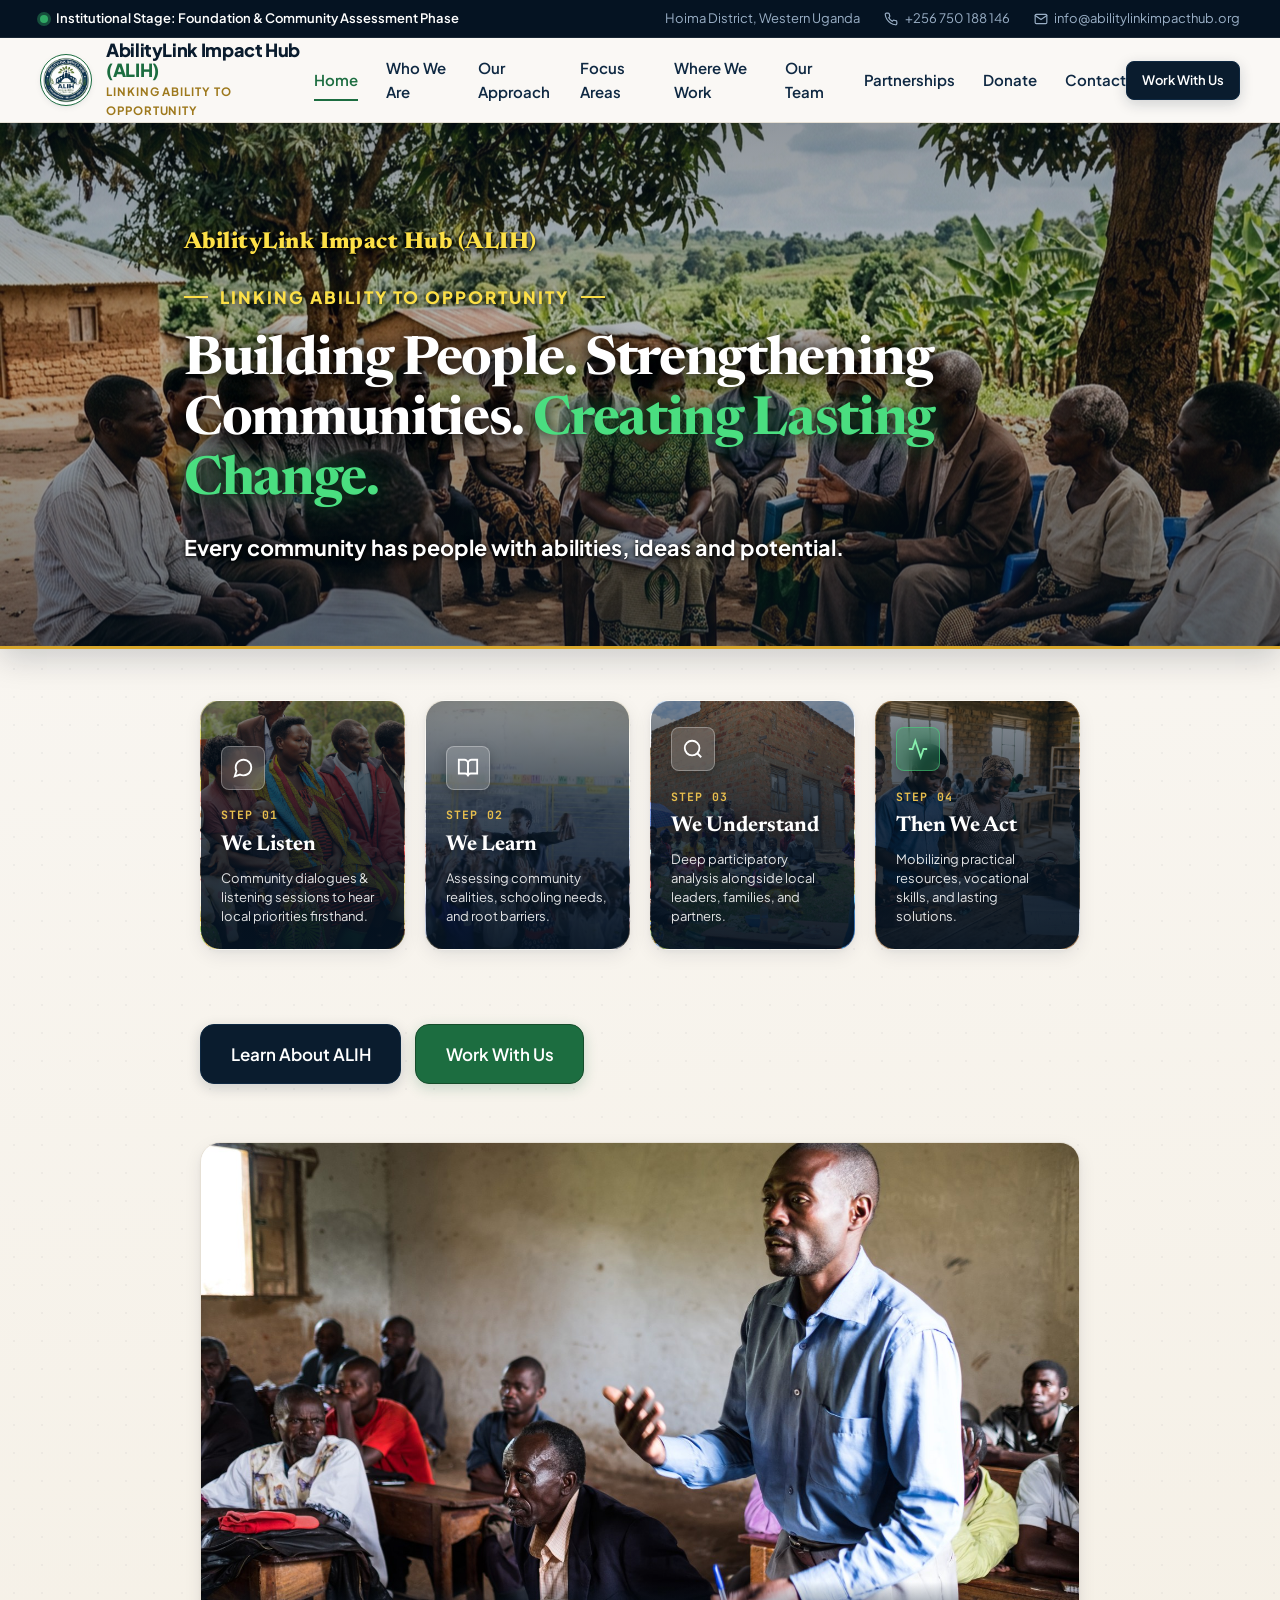
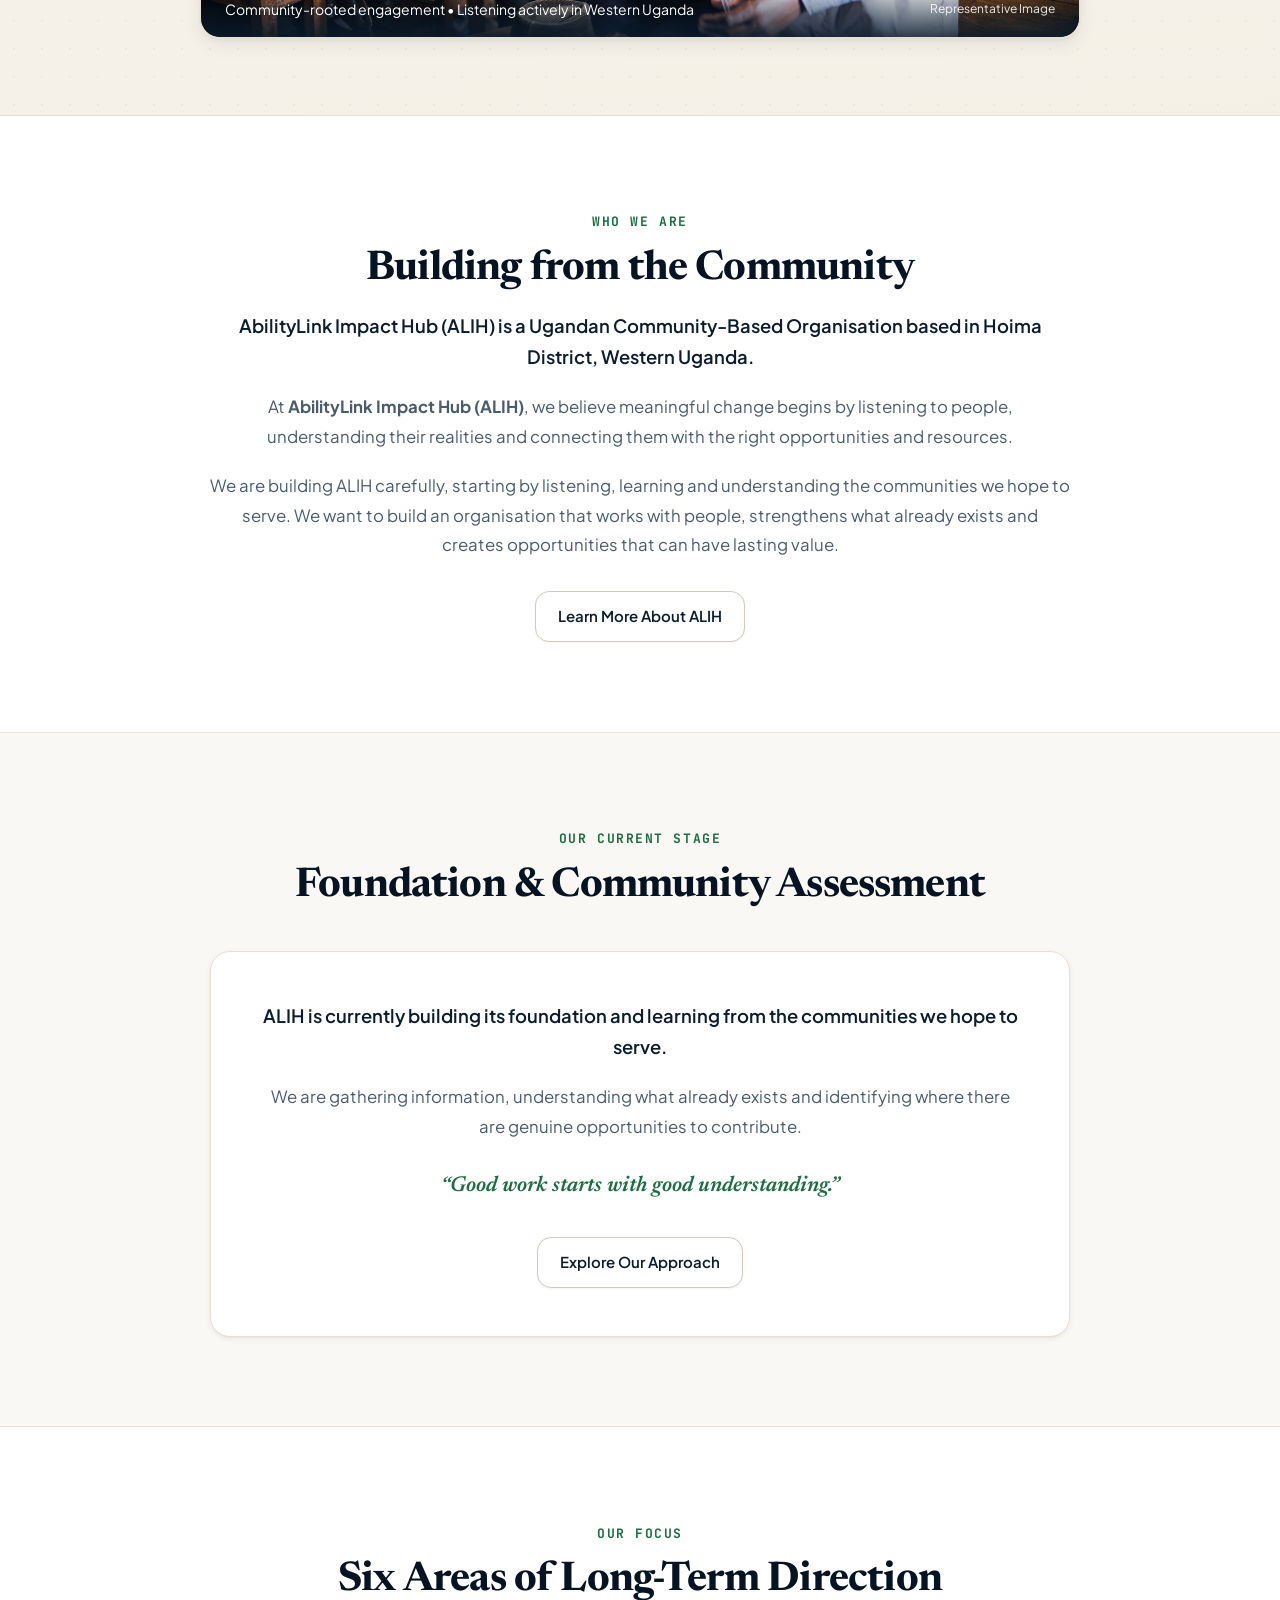
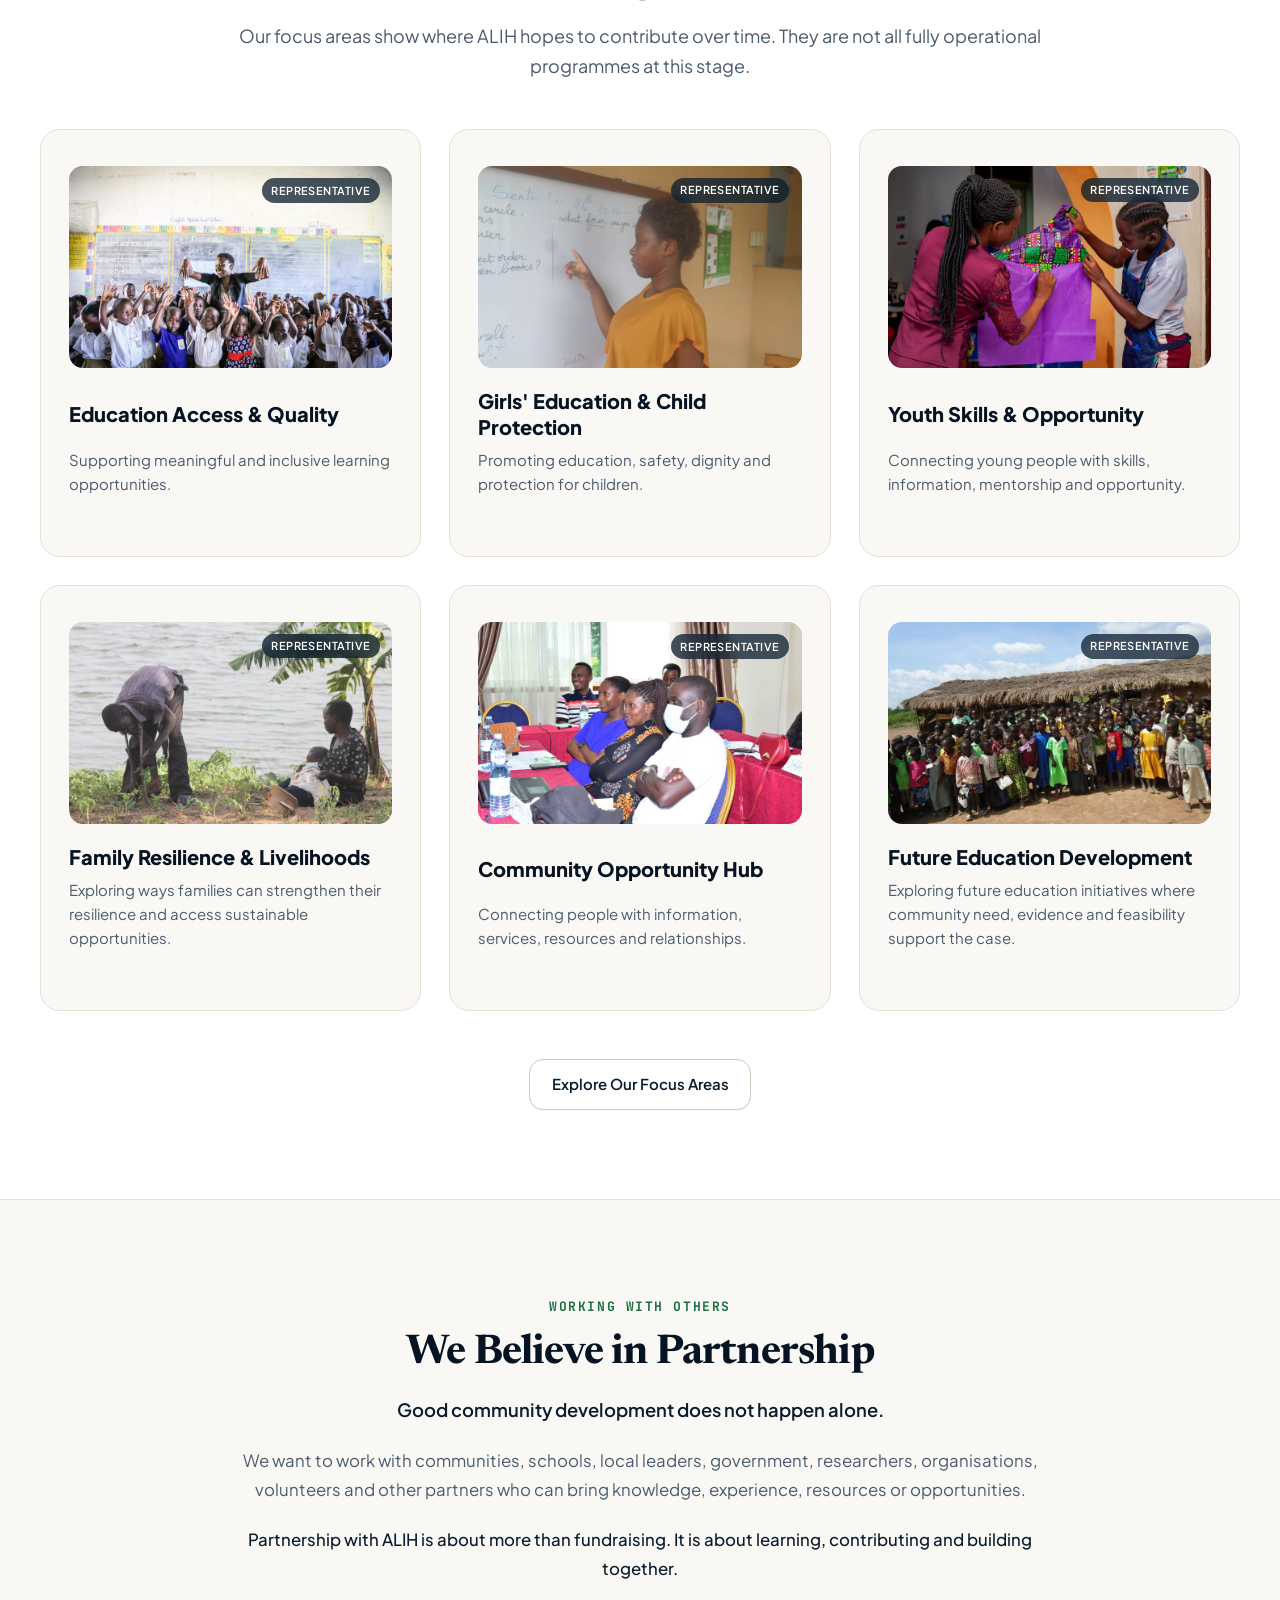
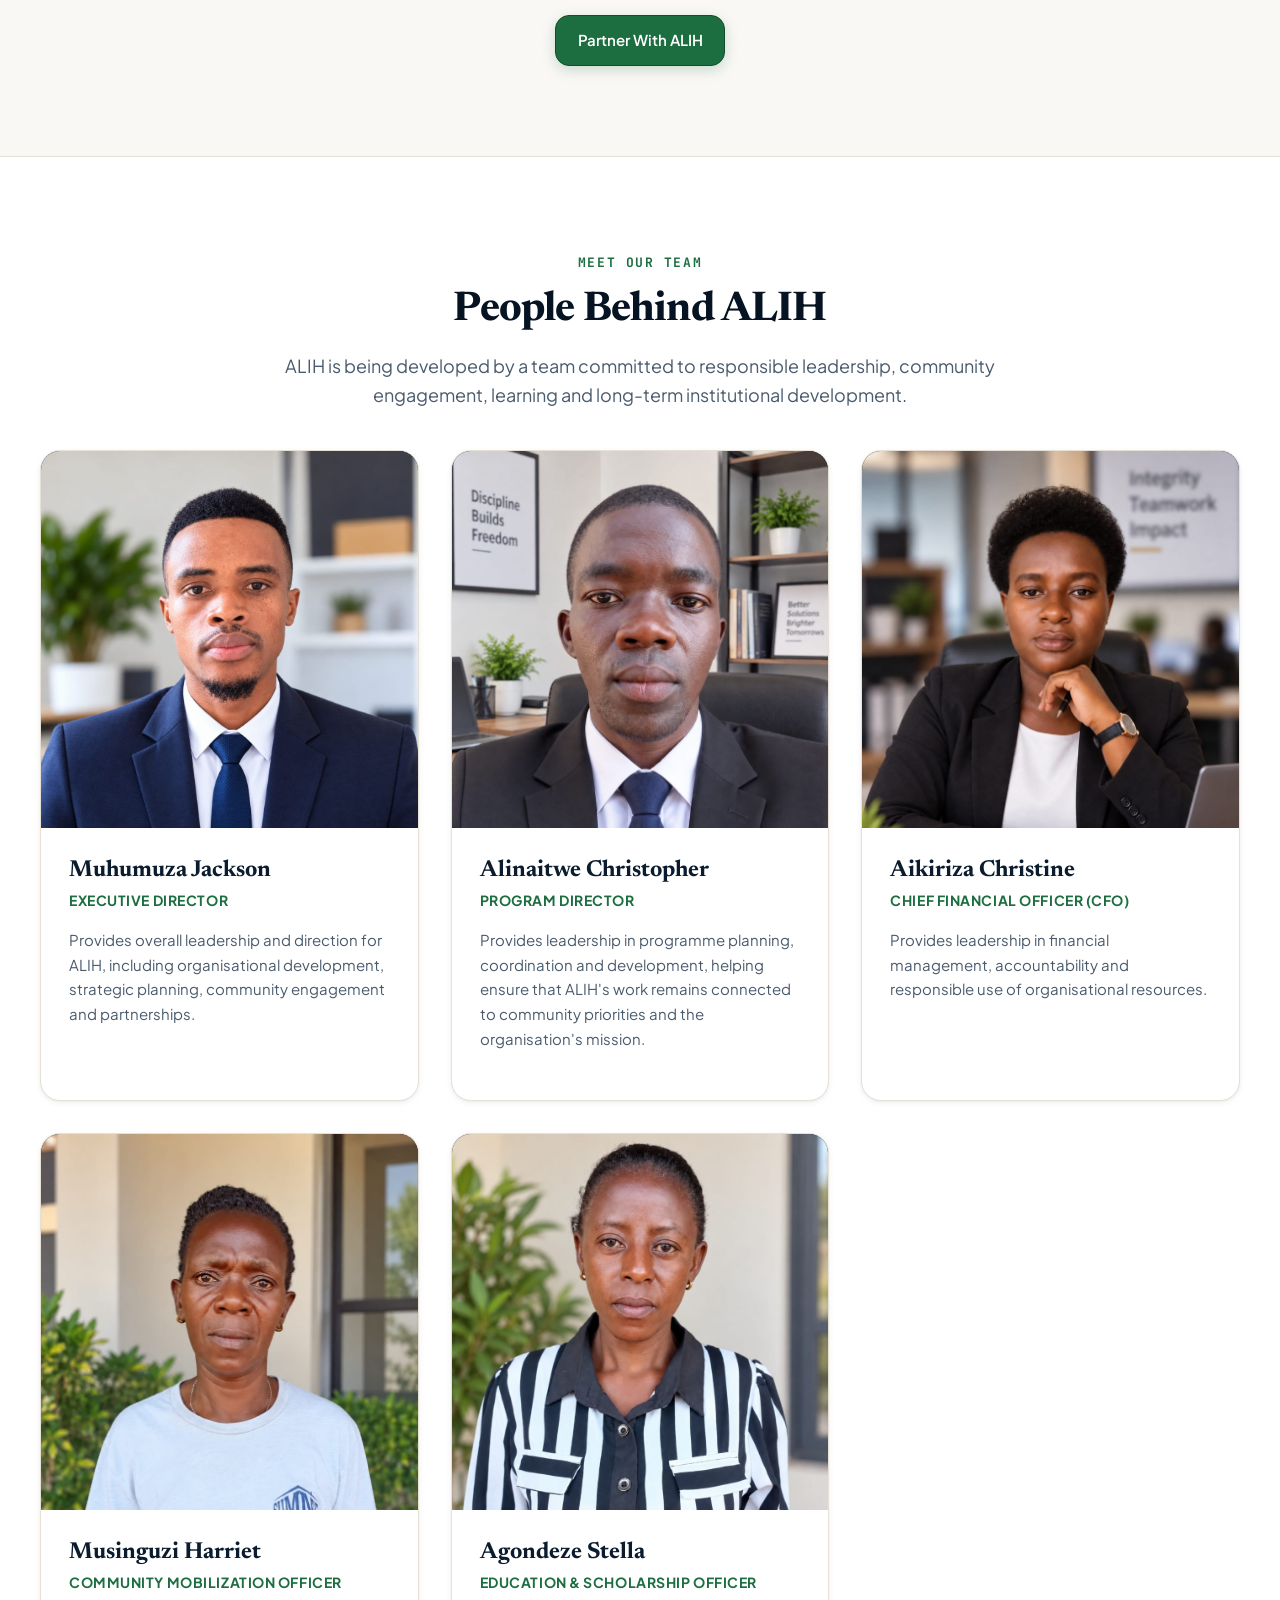
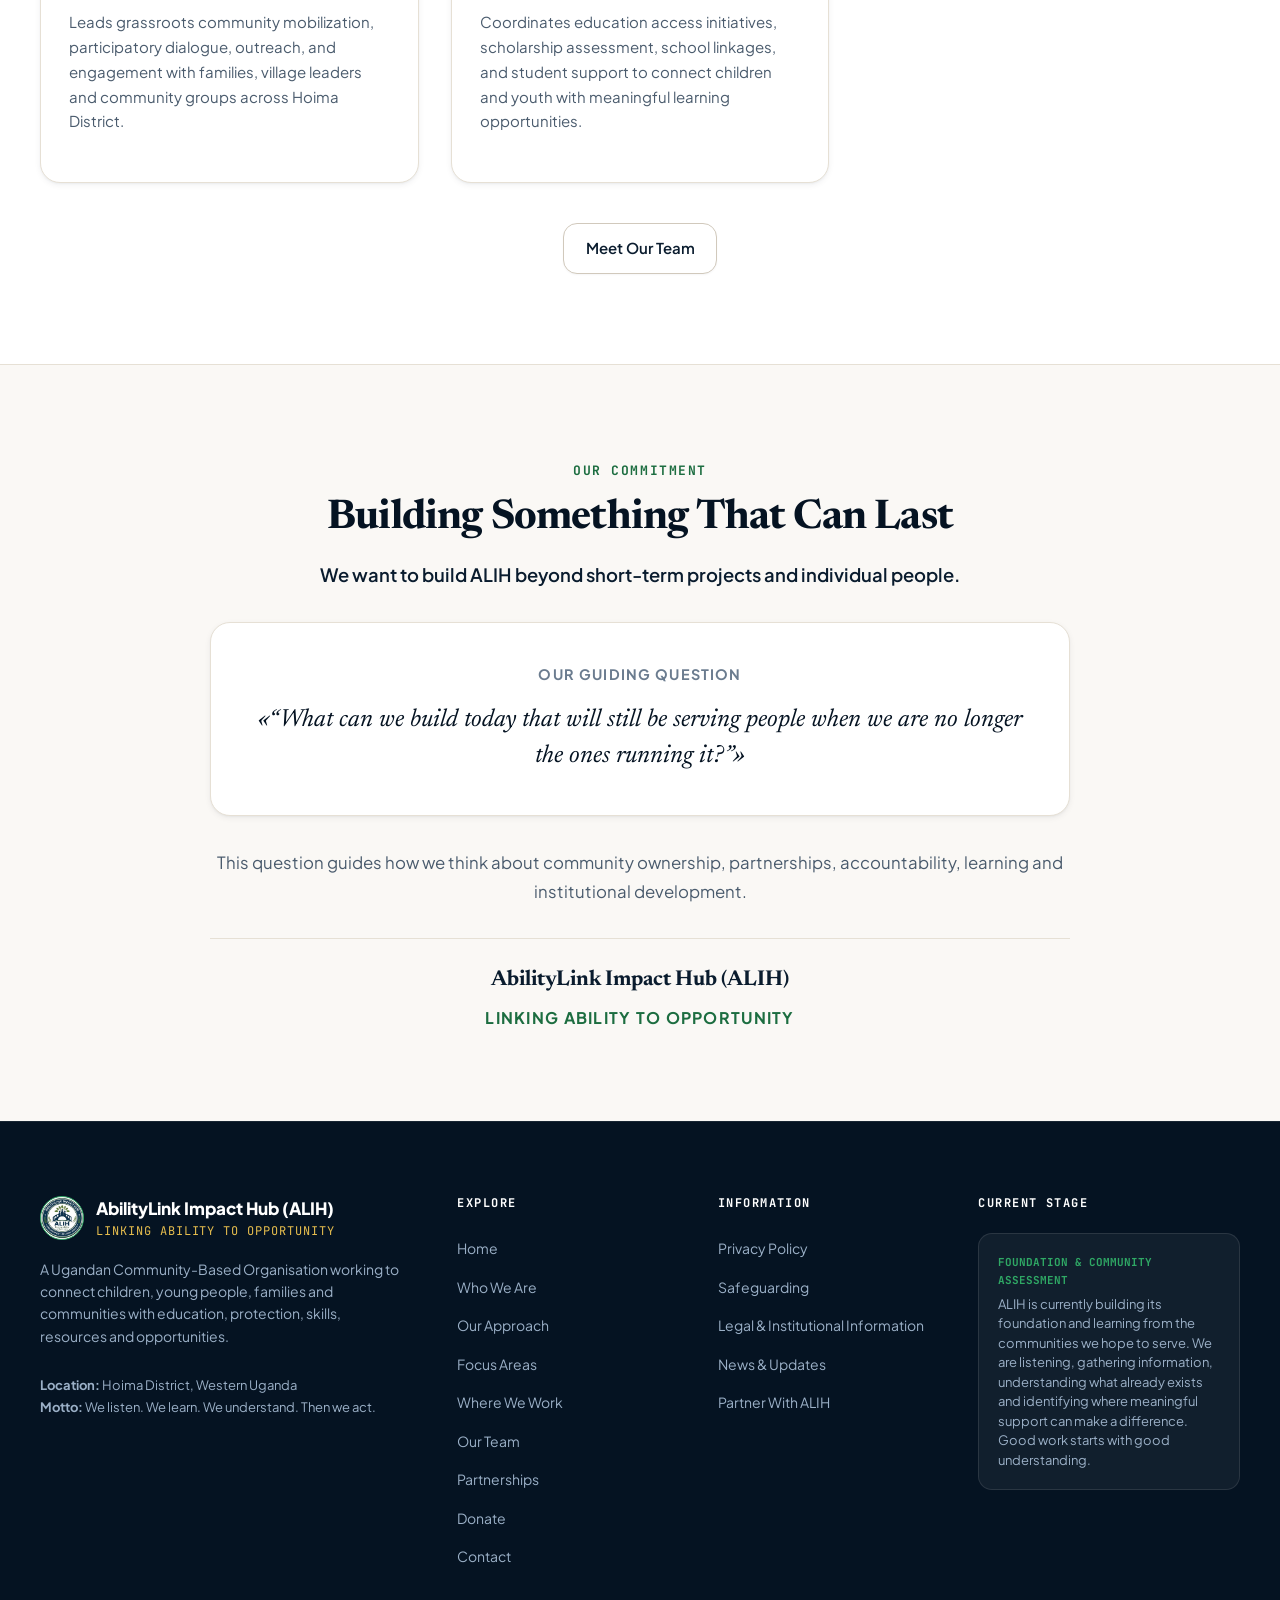
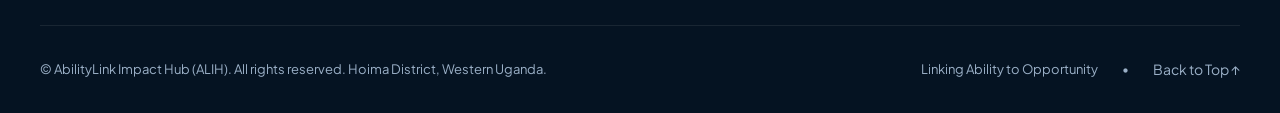
==== commit dbb36460: "Refine mobile layout: fix header spacing, adjust logo sizing, lighten hero background, reduce hero t" ====
--- a/index.html
+++ b/index.html
@@ -200,12 +200,6 @@
       <!-- Edge-to-Edge Community Engagement Header Banner (Stops just before the steps) -->
       <div class="hero-engagement-banner">
         <div class="container hero-single-col">
-          <div class="hero-header-badge-row">
-            <span class="badge badge-emerald">Hoima District, Western Uganda</span>
-            <span class="badge badge-navy">Community-Based Organisation</span>
-            <span class="badge badge-gold">Foundation &amp; Community Assessment Phase</span>
-          </div>
-
           <div class="hero-org-subtitle">
             AbilityLink Impact Hub (ALIH)
           </div>
@@ -220,10 +214,6 @@
 
           <p class="hero-lead">
             Every community has people with abilities, ideas and potential.
-          </p>
-
-          <p class="hero-description">
-            At <strong>AbilityLink Impact Hub (ALIH)</strong>, we believe meaningful change begins by listening to people, understanding their realities and connecting them with the right opportunities and resources.
           </p>
         </div>
       </div>
@@ -310,6 +300,9 @@
           <h2 class="section-title">Building from the Community</h2>
           <p style="font-size: 1.15rem; color: var(--color-navy-900); font-weight: 600; line-height: 1.7; margin-bottom: 1.25rem;">
             AbilityLink Impact Hub (ALIH) is a Ugandan Community-Based Organisation based in Hoima District, Western Uganda.
+          </p>
+          <p style="font-size: 1.05rem; color: var(--text-secondary); line-height: 1.75; margin-bottom: 1.25rem;">
+            At <strong>AbilityLink Impact Hub (ALIH)</strong>, we believe meaningful change begins by listening to people, understanding their realities and connecting them with the right opportunities and resources.
           </p>
           <p style="font-size: 1.05rem; color: var(--text-secondary); line-height: 1.75; margin-bottom: 2rem;">
             We are building ALIH carefully, starting by listening, learning and understanding the communities we hope to serve. We want to build an organisation that works with people, strengthens what already exists and creates opportunities that can have lasting value.
--- a/assets/css/styles.css
+++ b/assets/css/styles.css
@@ -91,6 +91,7 @@
 html {
   font-size: 16px;
   scroll-behavior: smooth;
+  scroll-padding-top: calc(var(--header-height) + 1.25rem);
   -webkit-font-smoothing: antialiased;
   -moz-osx-font-smoothing: grayscale;
 }
@@ -525,14 +526,14 @@
   position: relative;
   width: 100%;
   background-image: 
-    linear-gradient(180deg, rgba(5, 19, 34, 0.82) 0%, rgba(10, 28, 46, 0.86) 55%, rgba(5, 19, 34, 0.94) 100%),
+    linear-gradient(180deg, rgba(5, 19, 34, 0.44) 0%, rgba(5, 19, 34, 0.28) 42%, rgba(5, 19, 34, 0.60) 100%),
     url('../images/community-engagement-header.jpg');
   background-size: cover;
-  background-position: center 32%;
+  background-position: center 30%;
   background-repeat: no-repeat;
   padding: clamp(3.5rem, 6vw, 5.5rem) 0 clamp(2.75rem, 4.5vw, 4rem);
   border-bottom: 3px solid var(--color-gold-500);
-  box-shadow: 0 10px 30px rgba(5, 19, 34, 0.12);
+  box-shadow: 0 10px 30px rgba(5, 19, 34, 0.18);
 }
 
 .hero-engagement-banner .hero-single-col {
@@ -542,78 +543,217 @@
   z-index: 2;
   display: flex;
   flex-direction: column;
-  gap: 1.5rem;
+  gap: 1.25rem;
+  background: transparent;
+  padding: clamp(0.75rem, 2vw, 1.5rem);
+  border-radius: var(--radius-lg);
 }
 
 .hero-engagement-banner .hero-org-subtitle {
   font-family: var(--font-serif);
-  font-size: 1.35rem;
-  color: var(--color-gold-400);
-  font-weight: 700;
+  font-size: 1.45rem;
+  color: #FDE047;
+  font-weight: 800;
   letter-spacing: 0.02em;
-  text-shadow: 0 2px 8px rgba(0, 0, 0, 0.5);
+  text-shadow: 0 2px 8px rgba(0, 0, 0, 0.95), 0 1px 3px #000000;
 }
 
 .hero-engagement-banner .hero-title {
   color: #FFFFFF;
-  text-shadow: 0 2px 14px rgba(0, 0, 0, 0.55);
+  text-shadow: 0 2px 14px rgba(0, 0, 0, 0.95), 0 4px 28px rgba(0, 0, 0, 0.9);
 }
 
 .hero-engagement-banner .hero-title span.accent-highlight {
   color: #4ADE80;
-  text-shadow: 0 2px 12px rgba(46, 213, 115, 0.35);
+  text-shadow: 0 2px 14px rgba(0, 0, 0, 0.95), 0 0 20px rgba(74, 222, 128, 0.6);
 }
 
 .hero-engagement-banner .hero-lead {
-  font-size: clamp(1.15rem, 1.6vw, 1.32rem);
-  font-weight: 600;
+  font-size: clamp(1.18rem, 1.7vw, 1.35rem);
+  font-weight: 700;
   color: #FFFFFF;
   line-height: 1.55;
   max-width: 860px;
-  text-shadow: 0 1px 6px rgba(0, 0, 0, 0.5);
+  text-shadow: 0 2px 10px rgba(0, 0, 0, 0.95), 0 1px 3px #000000;
 }
 
 .hero-engagement-banner .hero-description {
-  font-size: clamp(1.02rem, 1.25vw, 1.15rem);
-  color: rgba(255, 255, 255, 0.92);
+  font-size: clamp(1.05rem, 1.3vw, 1.18rem);
+  color: #FFFFFF;
   line-height: 1.7;
   max-width: 860px;
-  text-shadow: 0 1px 4px rgba(0, 0, 0, 0.4);
+  font-weight: 500;
+  text-shadow: 0 2px 10px rgba(0, 0, 0, 0.95), 0 1px 3px #000000;
 }
 
 .hero-engagement-banner .hero-description strong {
   color: #FFFFFF;
-  font-weight: 700;
+  font-weight: 800;
+  text-shadow: 0 2px 10px rgba(0, 0, 0, 0.95);
 }
 
 .hero-engagement-banner .hero-tagline-motto {
-  color: var(--color-gold-400);
+  color: #FDE047;
+  font-weight: 800;
+  text-shadow: 0 2px 8px rgba(0, 0, 0, 0.9);
 }
 
 .hero-engagement-banner .hero-tagline-motto::before,
 .hero-engagement-banner .hero-tagline-motto::after {
-  background: var(--color-gold-400);
+  background: #FDE047;
+  box-shadow: 0 1px 4px rgba(0, 0, 0, 0.8);
 }
 
 .hero-engagement-banner .badge-emerald {
-  background: rgba(47, 168, 101, 0.28);
+  background: rgba(10, 28, 46, 0.88);
   color: #86EFAC;
-  border-color: rgba(134, 239, 172, 0.45);
+  border: 1.5px solid #22C55E;
+  box-shadow: 0 4px 12px rgba(0, 0, 0, 0.6);
   backdrop-filter: blur(8px);
 }
 
 .hero-engagement-banner .badge-navy {
-  background: rgba(255, 255, 255, 0.12);
-  color: #FFFFFF;
-  border-color: rgba(255, 255, 255, 0.25);
+  background: rgba(10, 28, 46, 0.88);
+  color: #FFFFFF;
+  border: 1.5px solid rgba(255, 255, 255, 0.45);
+  box-shadow: 0 4px 12px rgba(0, 0, 0, 0.6);
   backdrop-filter: blur(8px);
 }
 
 .hero-engagement-banner .badge-gold {
-  background: rgba(216, 167, 43, 0.26);
+  background: rgba(10, 28, 46, 0.88);
   color: #FDE68A;
-  border-color: rgba(253, 230, 138, 0.5);
+  border: 1.5px solid #F59E0B;
+  box-shadow: 0 4px 12px rgba(0, 0, 0, 0.6);
   backdrop-filter: blur(8px);
+}
+
+/* Mobile & Phone Optimization for Hero Engagement Banner */
+@media (max-width: 768px) {
+  .hero-engagement-banner {
+    padding: 3rem 0 2.25rem 0;
+    background-position: center 32%;
+    background-image: 
+      linear-gradient(180deg, rgba(5, 19, 34, 0.46) 0%, rgba(5, 19, 34, 0.28) 42%, rgba(5, 19, 34, 0.62) 100%),
+      url('../images/community-engagement-header.jpg');
+  }
+
+  .hero-engagement-banner .hero-single-col {
+    padding: 0.5rem 0.5rem;
+    gap: 0.85rem;
+    background: transparent;
+  }
+
+  .hero-header-badge-row {
+    display: flex;
+    flex-wrap: wrap;
+    gap: 0.4rem;
+  }
+
+  .hero-engagement-banner .badge {
+    font-size: 0.72rem;
+    padding: 0.28rem 0.65rem;
+    letter-spacing: 0.03em;
+    border-radius: 9999px;
+  }
+
+  .hero-engagement-banner .hero-org-subtitle {
+    font-size: 1.15rem;
+  }
+
+  .hero-engagement-banner .hero-tagline-motto {
+    font-size: 0.78rem;
+    letter-spacing: 0.06em;
+  }
+
+  .hero-engagement-banner .hero-tagline-motto::before,
+  .hero-engagement-banner .hero-tagline-motto::after {
+    width: 16px;
+  }
+
+  .hero-engagement-banner .hero-title {
+    font-size: clamp(1.35rem, 4.5vw, 1.65rem);
+    line-height: 1.25;
+  }
+
+  .hero-engagement-banner .hero-lead {
+    font-size: 0.98rem;
+    line-height: 1.45;
+  }
+
+  .hero-engagement-banner .hero-description {
+    font-size: 0.96rem;
+    line-height: 1.6;
+  }
+}
+
+@media (max-width: 480px) {
+  .hero-engagement-banner {
+    padding: 2.35rem 0 1.85rem 0;
+    background-position: center 32%;
+    background-image: 
+      linear-gradient(180deg, rgba(5, 19, 34, 0.46) 0%, rgba(5, 19, 34, 0.26) 42%, rgba(5, 19, 34, 0.60) 100%),
+      url('../images/community-engagement-header.jpg');
+  }
+
+  .hero-engagement-banner .hero-single-col {
+    padding: 0.25rem 0.25rem;
+    gap: 0.75rem;
+    background: transparent;
+  }
+
+  .hero-header-badge-row {
+    display: flex;
+    flex-wrap: wrap;
+    gap: 0.35rem;
+  }
+
+  .hero-engagement-banner .badge {
+    font-size: 0.68rem;
+    padding: 0.24rem 0.55rem;
+    line-height: 1.25;
+  }
+
+  .hero-engagement-banner .hero-org-subtitle {
+    font-size: 1.05rem;
+  }
+
+  .hero-engagement-banner .hero-tagline-motto {
+    font-size: 0.72rem;
+  }
+
+  .hero-engagement-banner .hero-title {
+    font-size: 1.28rem;
+    line-height: 1.25;
+  }
+
+  .hero-engagement-banner .hero-lead {
+    font-size: 0.92rem;
+    line-height: 1.45;
+  }
+
+  .hero-engagement-banner .hero-description {
+    font-size: 0.92rem;
+    line-height: 1.55;
+  }
+
+  .approach-steps-wrapper {
+    padding-top: 1.5rem;
+    padding-bottom: 2rem;
+  }
+
+  .approach-step-card {
+    min-height: 220px;
+    padding: 1.25rem 1rem;
+  }
+
+  .approach-step-title {
+    font-size: 1.2rem;
+  }
+
+  .approach-step-desc {
+    font-size: 0.82rem;
+  }
 }
 
 .hero-background-art {
@@ -2673,17 +2813,72 @@
 }
 
 @media (max-width: 768px) {
+  .top-notice-bar {
+    display: none;
+  }
+
   :root {
-    --header-height: 70px;
+    --header-height: 64px;
+  }
+
+  .site-header {
+    background: rgba(255, 255, 255, 0.98);
+    box-shadow: 0 1px 4px rgba(10, 28, 46, 0.08);
+  }
+
+  .header-container {
+    height: var(--header-height);
+  }
+
+  .brand-link {
+    gap: 0.65rem;
+    min-width: 0;
+  }
+
+  .brand-emblem-wrap {
+    width: 42px;
+    height: 42px;
+    padding: 2px;
+    flex-shrink: 0;
+  }
+
+  .brand-text-block {
+    min-width: 0;
+    display: flex;
+    flex-direction: column;
+    justify-content: center;
+  }
+
+  .brand-name {
+    font-size: 0.9375rem;
+    line-height: 1.18;
+    white-space: nowrap;
+    overflow: hidden;
+    text-overflow: ellipsis;
+  }
+
+  .brand-acronym {
+    font-size: 0.875rem;
+  }
+
+  .brand-tagline {
+    font-size: 0.625rem;
+    letter-spacing: 0.04em;
+    margin-top: 1px;
+    white-space: nowrap;
+    overflow: hidden;
+    text-overflow: ellipsis;
+  }
+
+  .mobile-toggle-btn {
+    width: 40px;
+    height: 40px;
+    flex-shrink: 0;
   }
 
   .desktop-nav,
   .header-actions .btn {
     display: none;
-  }
-
-  .mobile-toggle-btn {
-    display: flex;
   }
 
   .mobile-bottom-bar {
@@ -2804,14 +2999,52 @@
     margin-top: 1rem;
   }
 
+  .site-footer {
+    padding-bottom: calc(var(--mobile-bar-height) + env(safe-area-inset-bottom, 0px) + 2.5rem) !important;
+  }
+
   .toast-container {
-    bottom: 5rem;
+    bottom: calc(var(--mobile-bar-height) + env(safe-area-inset-bottom, 0px) + 1rem);
     right: 1rem;
     left: 1rem;
   }
 }
 
 @media (max-width: 480px) {
+  :root {
+    --header-height: 58px;
+  }
+
+  .brand-link {
+    gap: 0.5rem;
+  }
+
+  .brand-emblem-wrap {
+    width: 36px;
+    height: 36px;
+    padding: 1.5px;
+  }
+
+  .brand-name {
+    font-size: 0.84rem;
+    line-height: 1.15;
+  }
+
+  .brand-acronym {
+    font-size: 0.78rem;
+  }
+
+  .brand-tagline {
+    font-size: 0.56rem;
+    letter-spacing: 0.03em;
+    margin-top: 1px;
+  }
+
+  .mobile-toggle-btn {
+    width: 36px;
+    height: 36px;
+  }
+
   .values-grid {
     grid-template-columns: 1fr;
   }
@@ -2825,8 +3058,8 @@
   }
 
   .hero-tagline-motto {
-    font-size: 0.875rem;
-    letter-spacing: 0.08em;
+    font-size: 0.72rem;
+    letter-spacing: 0.05em;
   }
 
   .hero-tagline-motto::before,
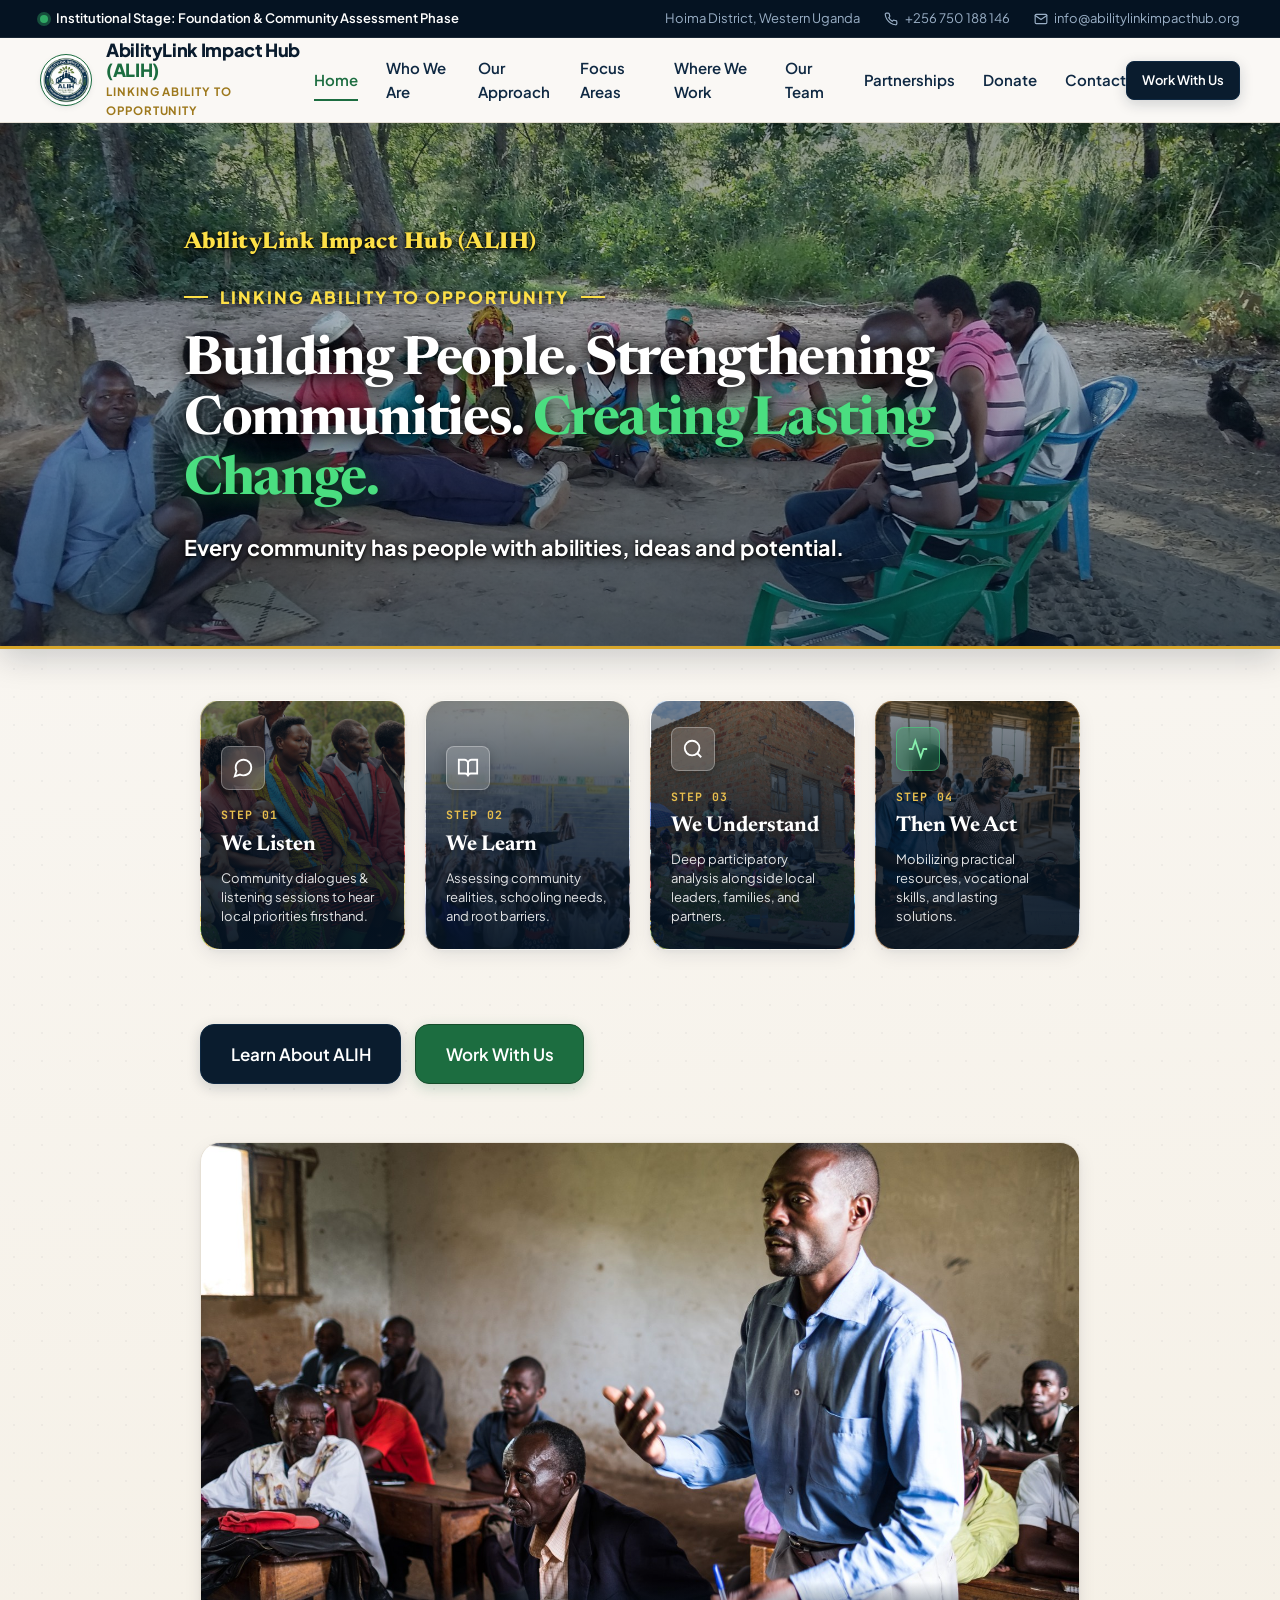
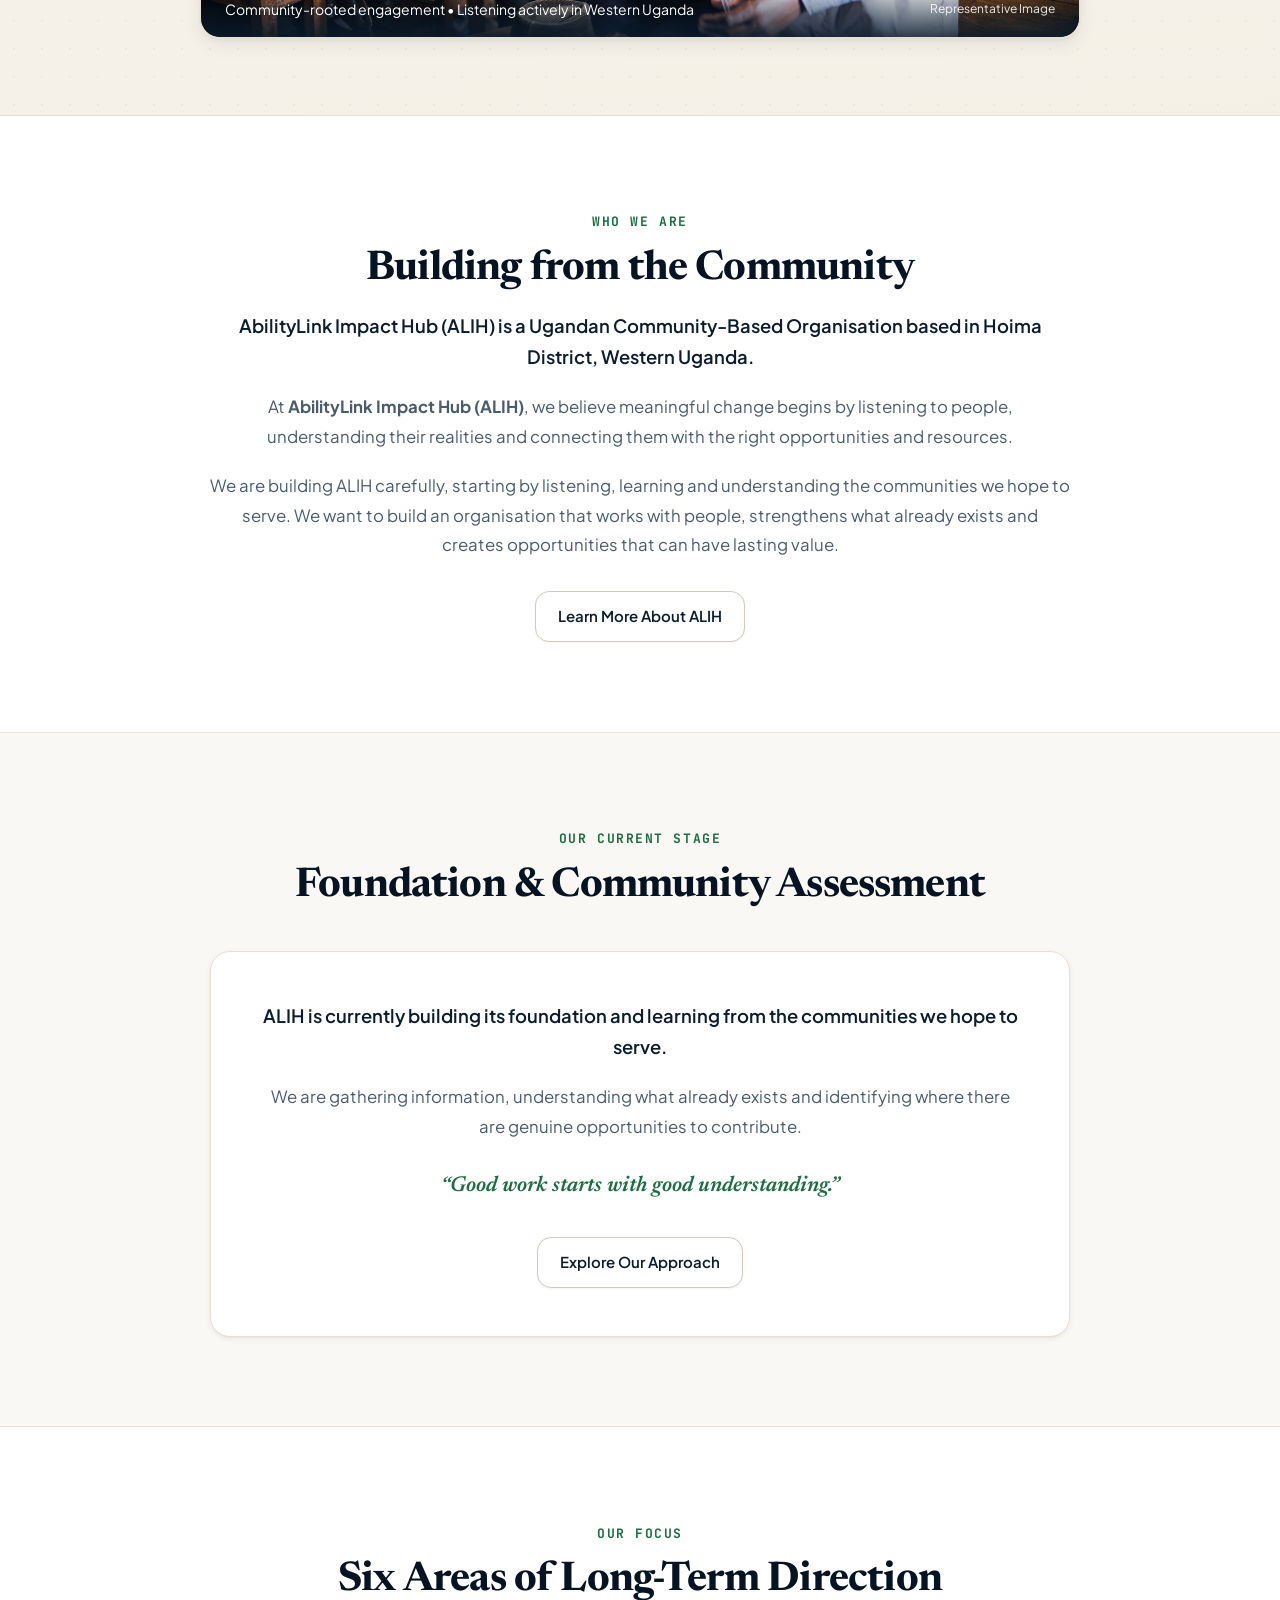
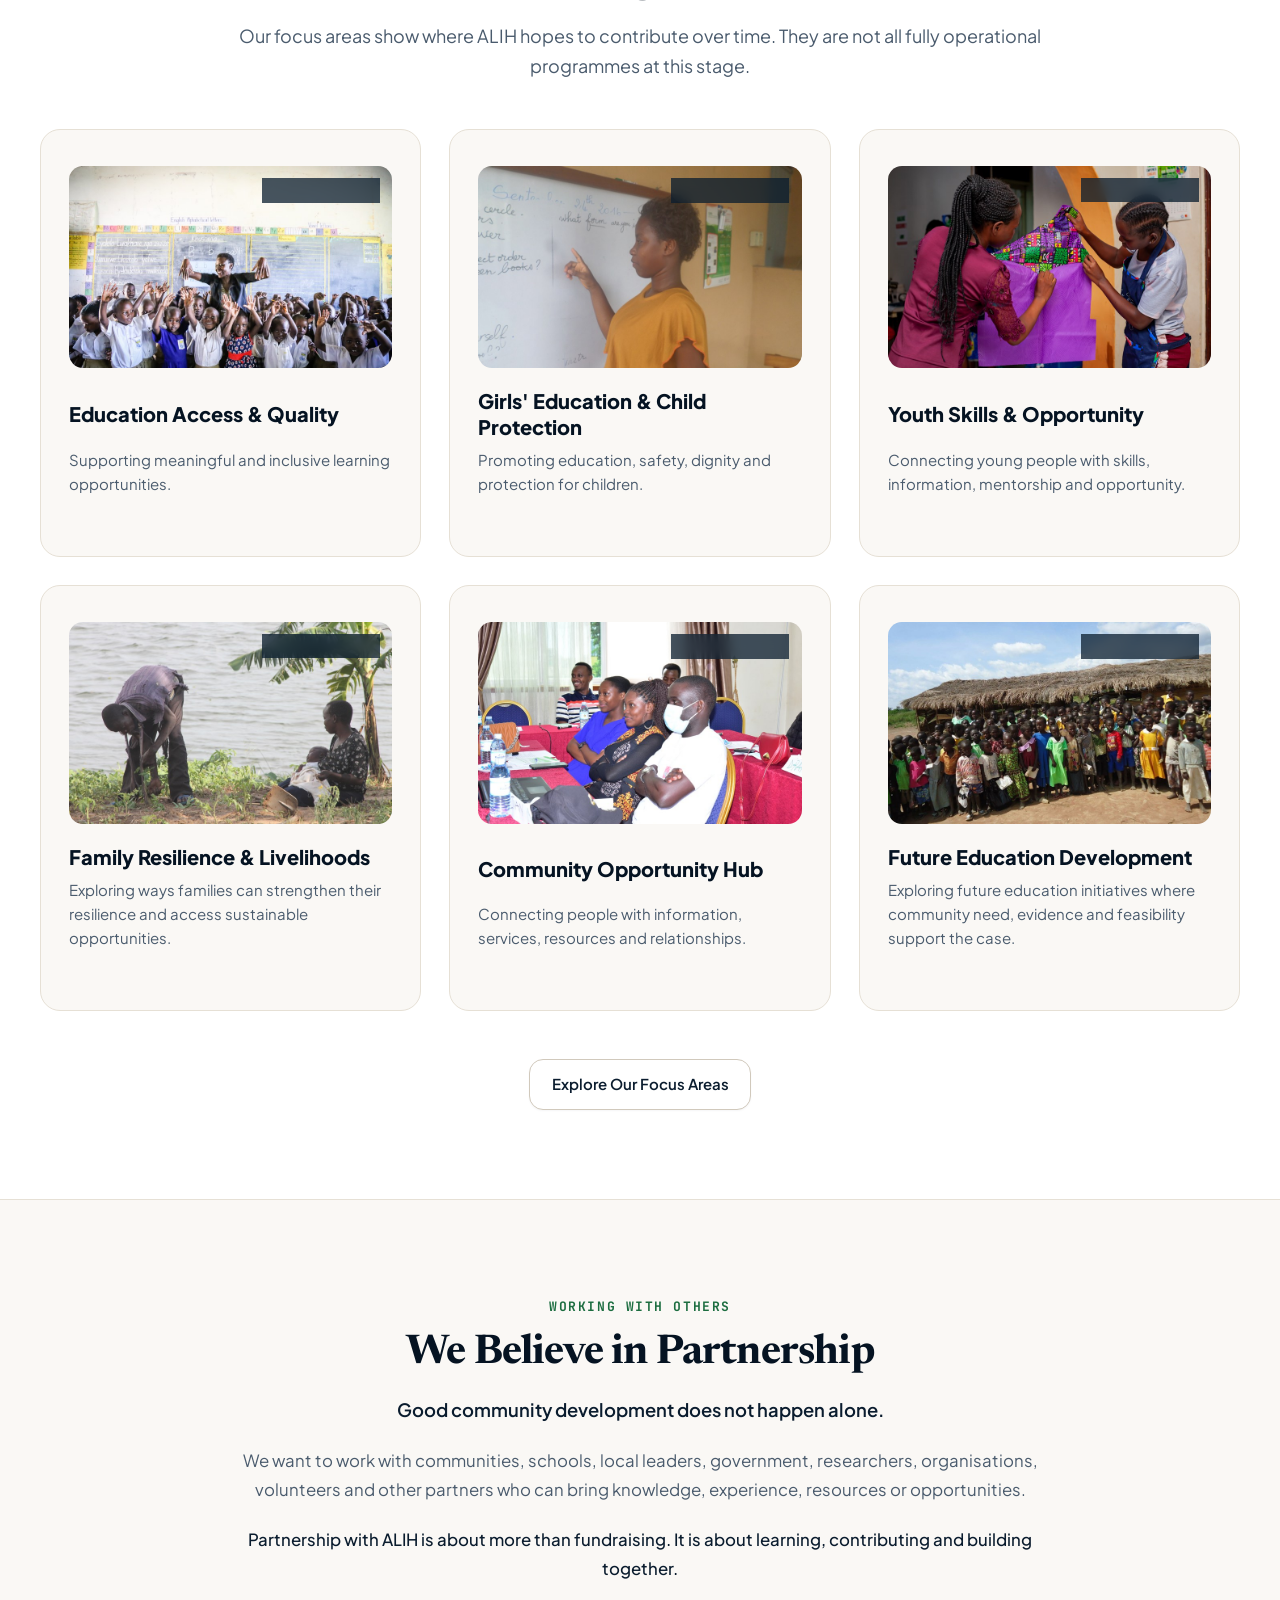
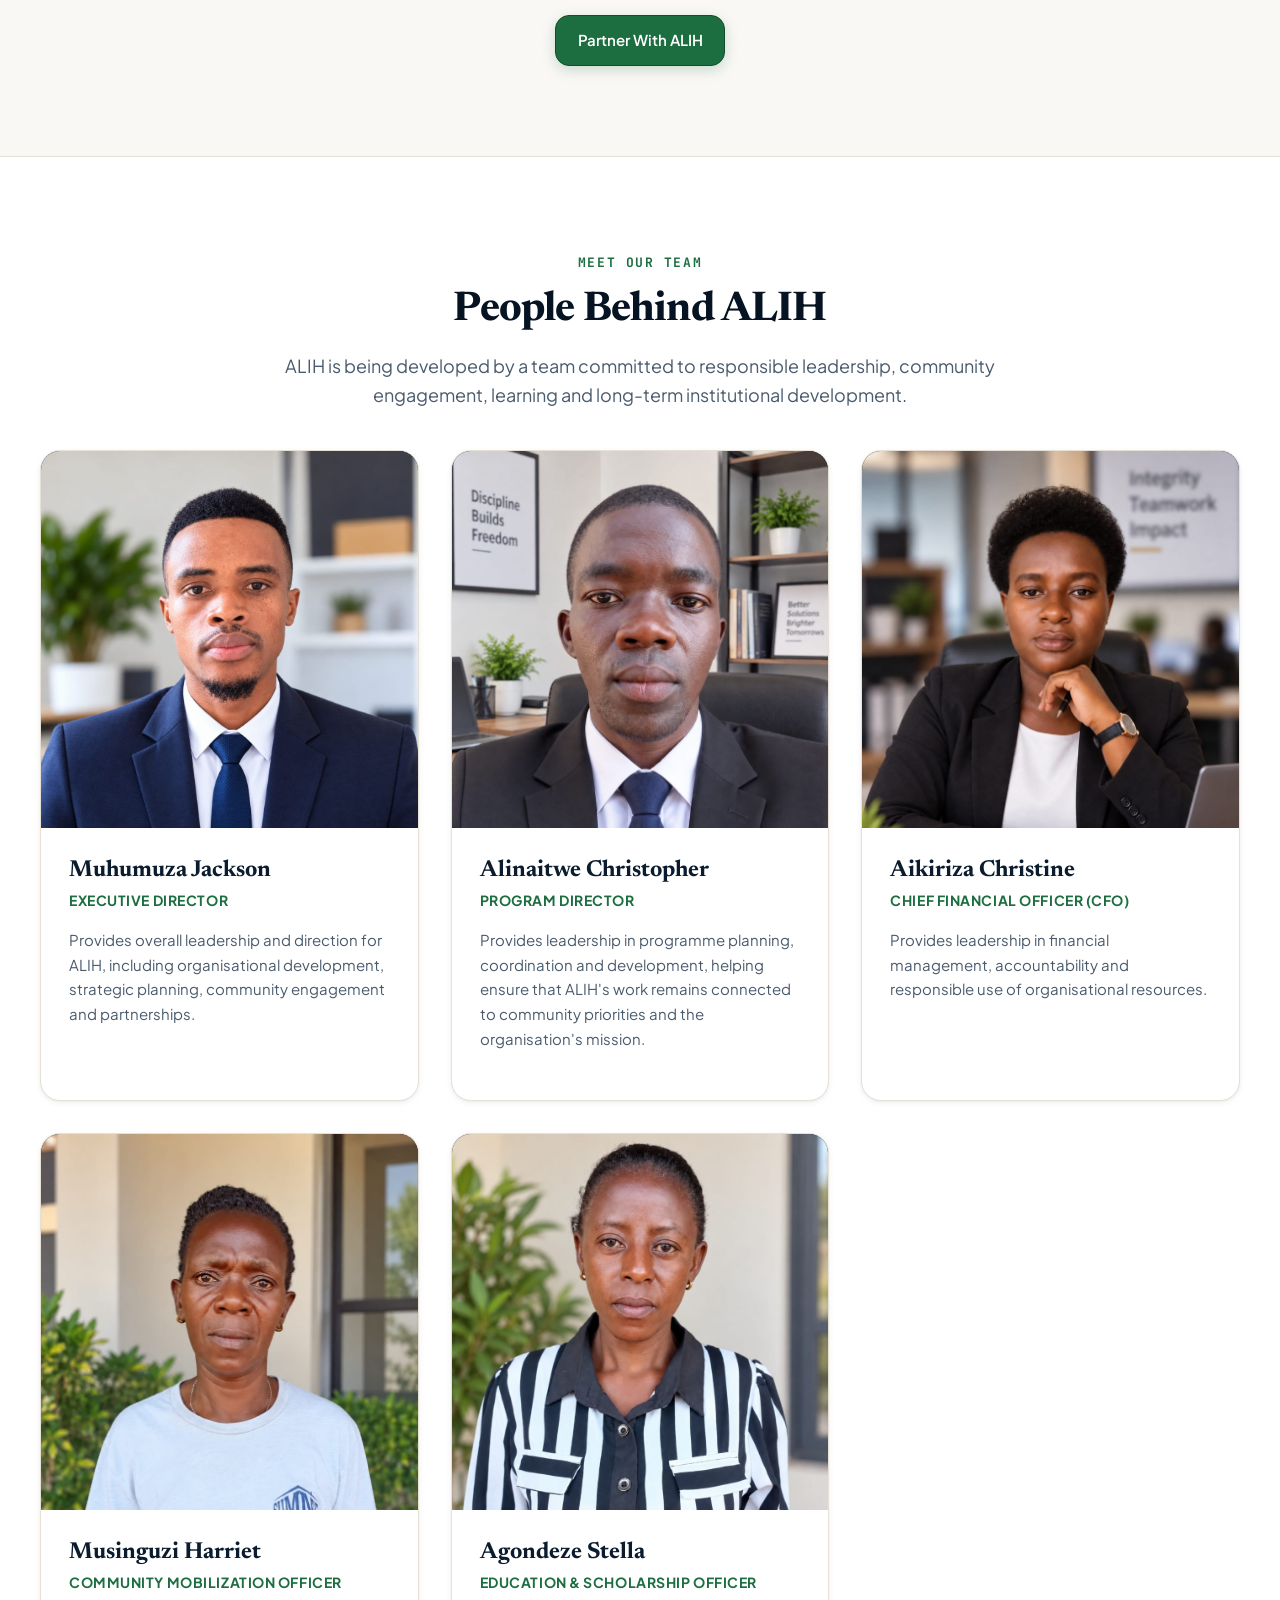
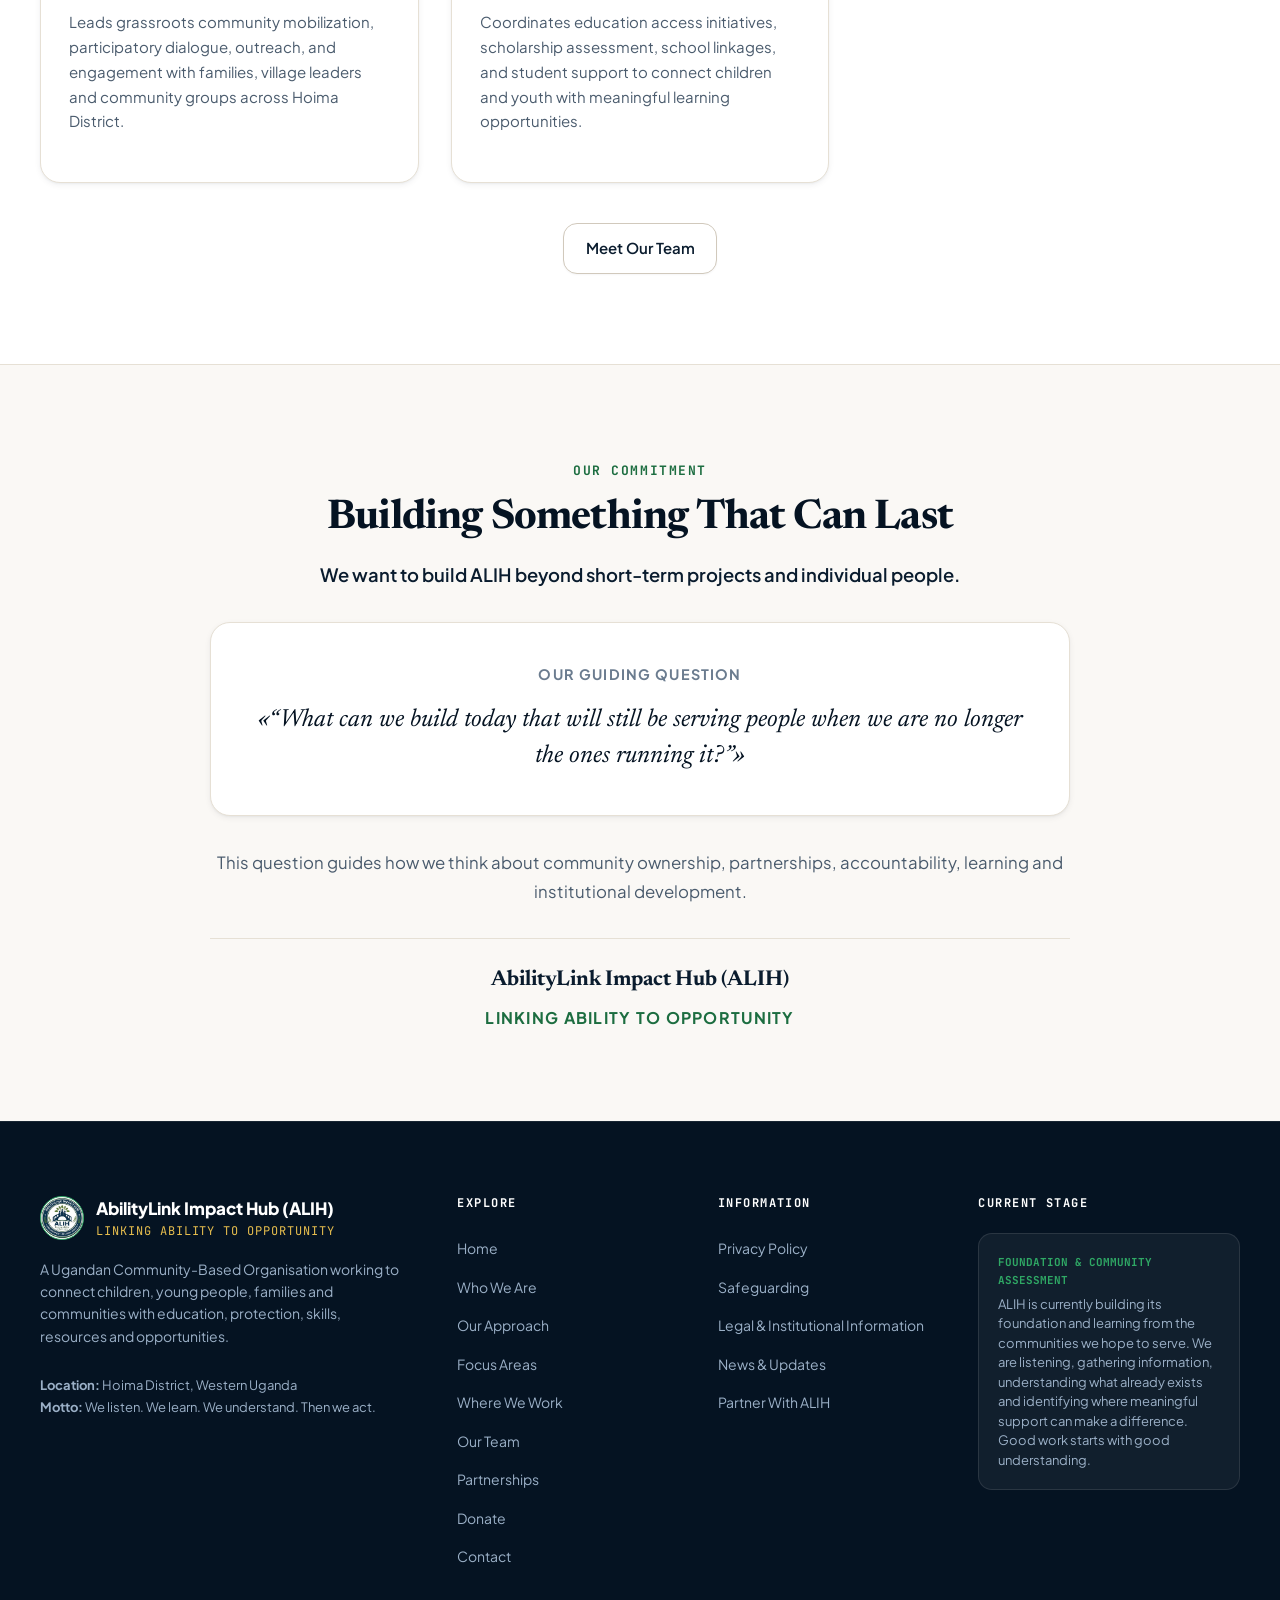
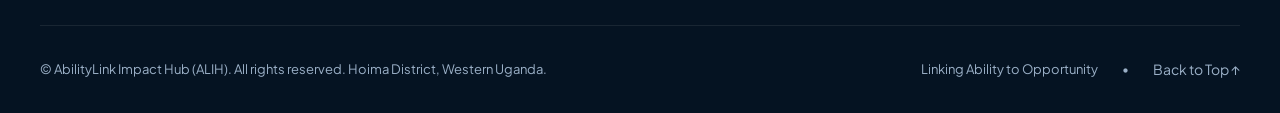
==== commit a995b4de: "Update mobile drawer header: change 'ALIH Uganda' to 'ALIH' and update tagline to 'Linking Ability t" ====
--- a/index.html
+++ b/index.html
@@ -96,8 +96,8 @@
             <img src="assets/images/alih-logo-round.png" alt="ALIH Emblem" width="40" height="40">
           </div>
           <div class="brand-text-block">
-            <span class="brand-name" style="font-size: 1rem;">ALIH Uganda</span>
-            <span class="brand-tagline" style="font-size: 0.65rem;">Ability to Opportunity</span>
+            <span class="brand-name" style="font-size: 1rem;">ALIH</span>
+            <span class="brand-tagline" style="font-size: 0.65rem;">Linking Ability to Opportunity</span>
           </div>
         </a>
         <button type="button" class="drawer-close-btn close-sidebar-trigger" aria-label="Close sidebar">
--- a/assets/css/styles.css
+++ b/assets/css/styles.css
@@ -2828,16 +2828,23 @@
 
   .header-container {
     height: var(--header-height);
+    display: flex;
+    align-items: center;
+    justify-content: space-between;
+    gap: 0.5rem;
   }
 
   .brand-link {
+    display: flex;
+    align-items: center;
     gap: 0.65rem;
     min-width: 0;
+    flex: 1 1 auto;
   }
 
   .brand-emblem-wrap {
-    width: 42px;
-    height: 42px;
+    width: 40px;
+    height: 40px;
     padding: 2px;
     flex-shrink: 0;
   }
@@ -2870,10 +2877,24 @@
     text-overflow: ellipsis;
   }
 
+  .header-actions {
+    display: flex;
+    align-items: center;
+    flex-shrink: 0;
+  }
+
   .mobile-toggle-btn {
+    display: flex !important;
+    align-items: center;
+    justify-content: center;
     width: 40px;
     height: 40px;
     flex-shrink: 0;
+    border-radius: var(--radius-sm);
+    background: #FFFFFF;
+    border: 1.5px solid var(--border-medium);
+    color: var(--color-navy-900);
+    box-shadow: 0 1px 3px rgba(10, 28, 46, 0.08);
   }
 
   .desktop-nav,
@@ -3015,14 +3036,19 @@
     --header-height: 58px;
   }
 
+  .header-container {
+    gap: 0.35rem;
+  }
+
   .brand-link {
-    gap: 0.5rem;
+    gap: 0.45rem;
   }
 
   .brand-emblem-wrap {
     width: 36px;
     height: 36px;
     padding: 1.5px;
+    flex-shrink: 0;
   }
 
   .brand-name {
@@ -3036,13 +3062,15 @@
 
   .brand-tagline {
     font-size: 0.56rem;
-    letter-spacing: 0.03em;
+    letter-spacing: 0.02em;
     margin-top: 1px;
   }
 
   .mobile-toggle-btn {
+    display: flex !important;
     width: 36px;
     height: 36px;
+    flex-shrink: 0;
   }
 
   .values-grid {
